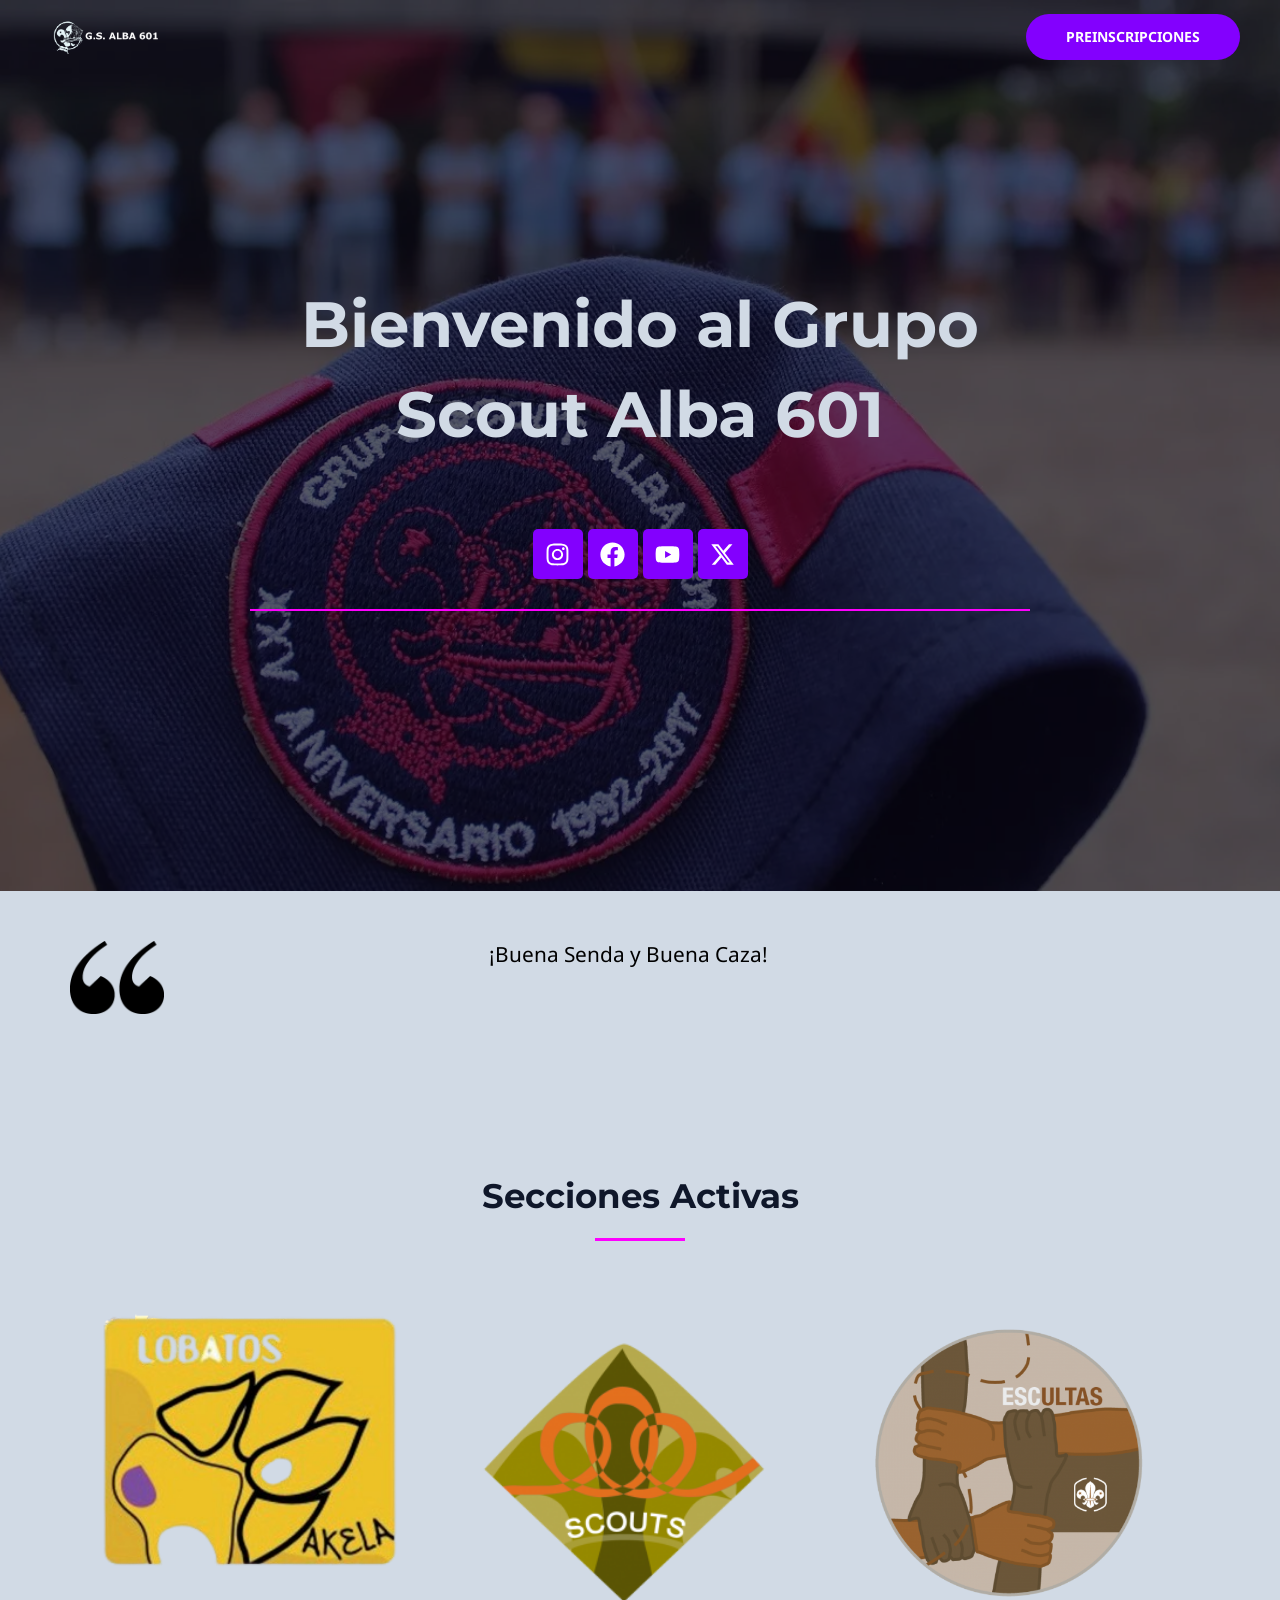
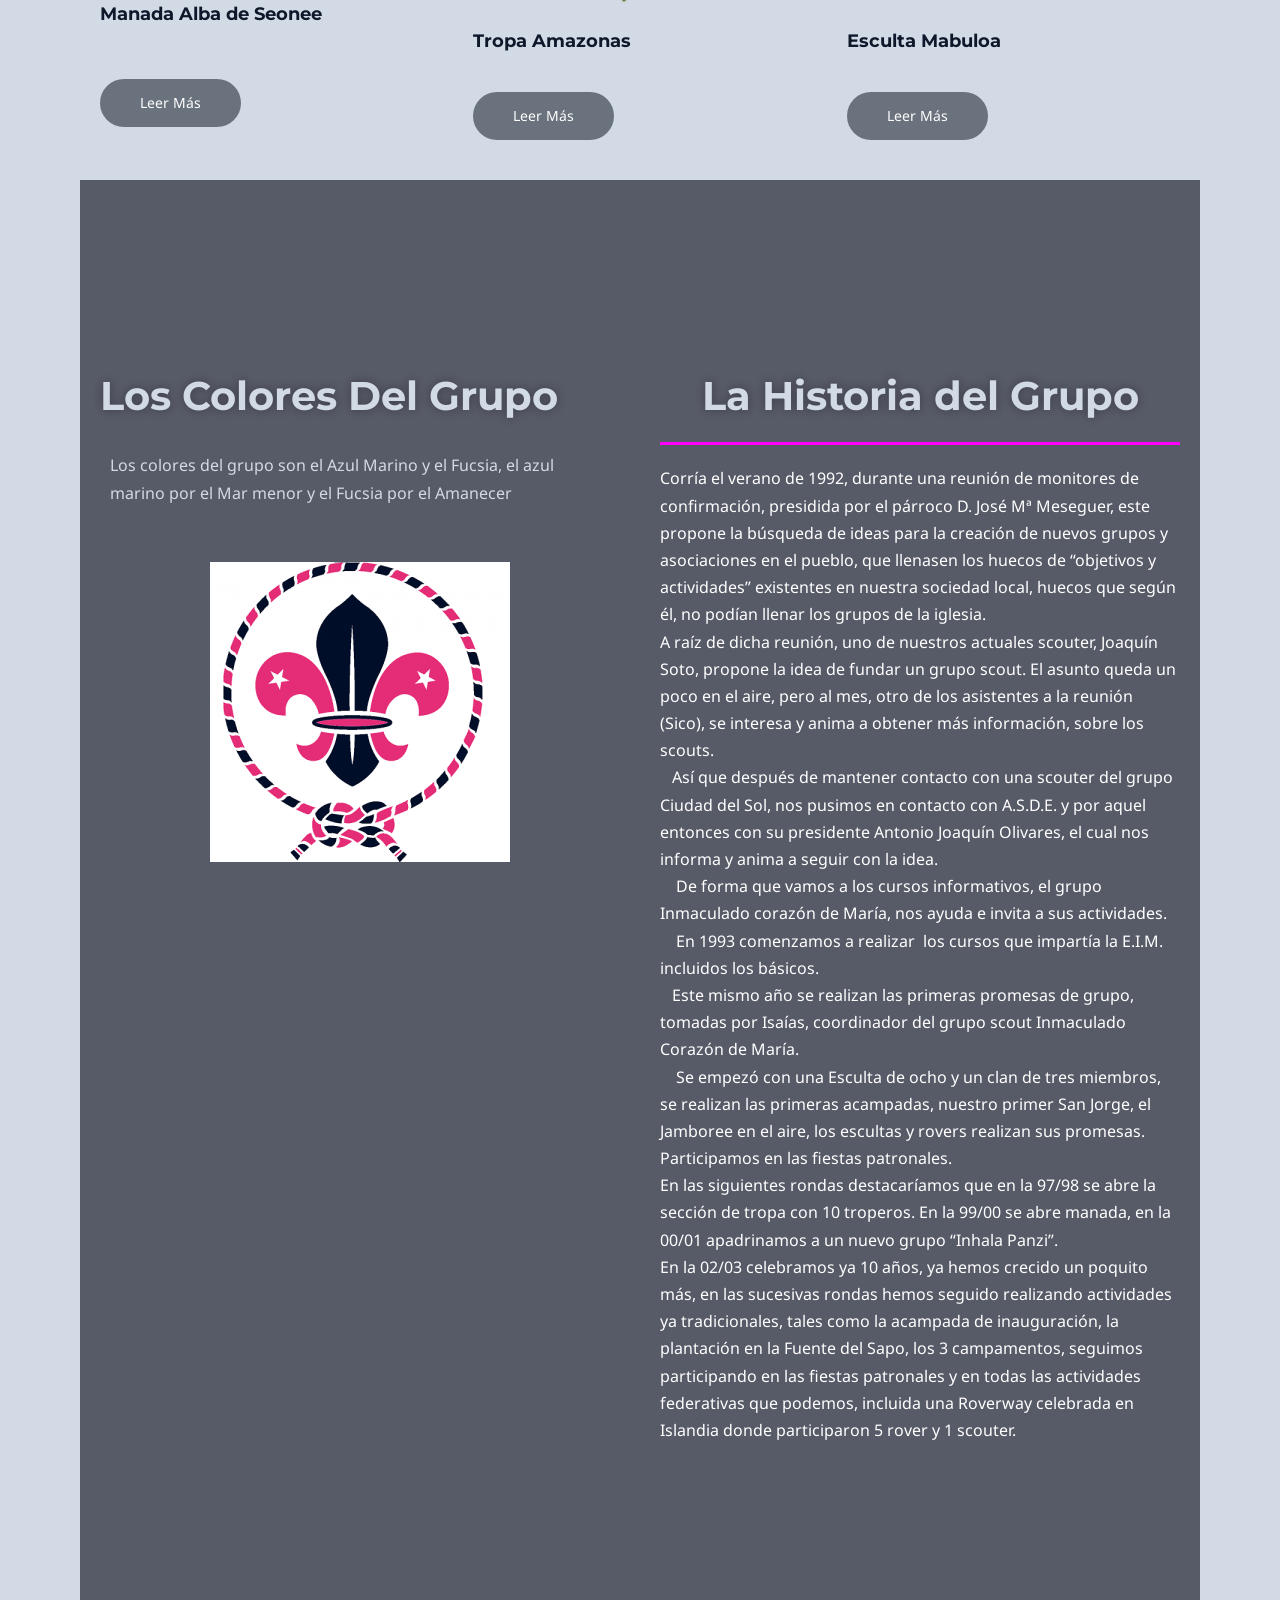
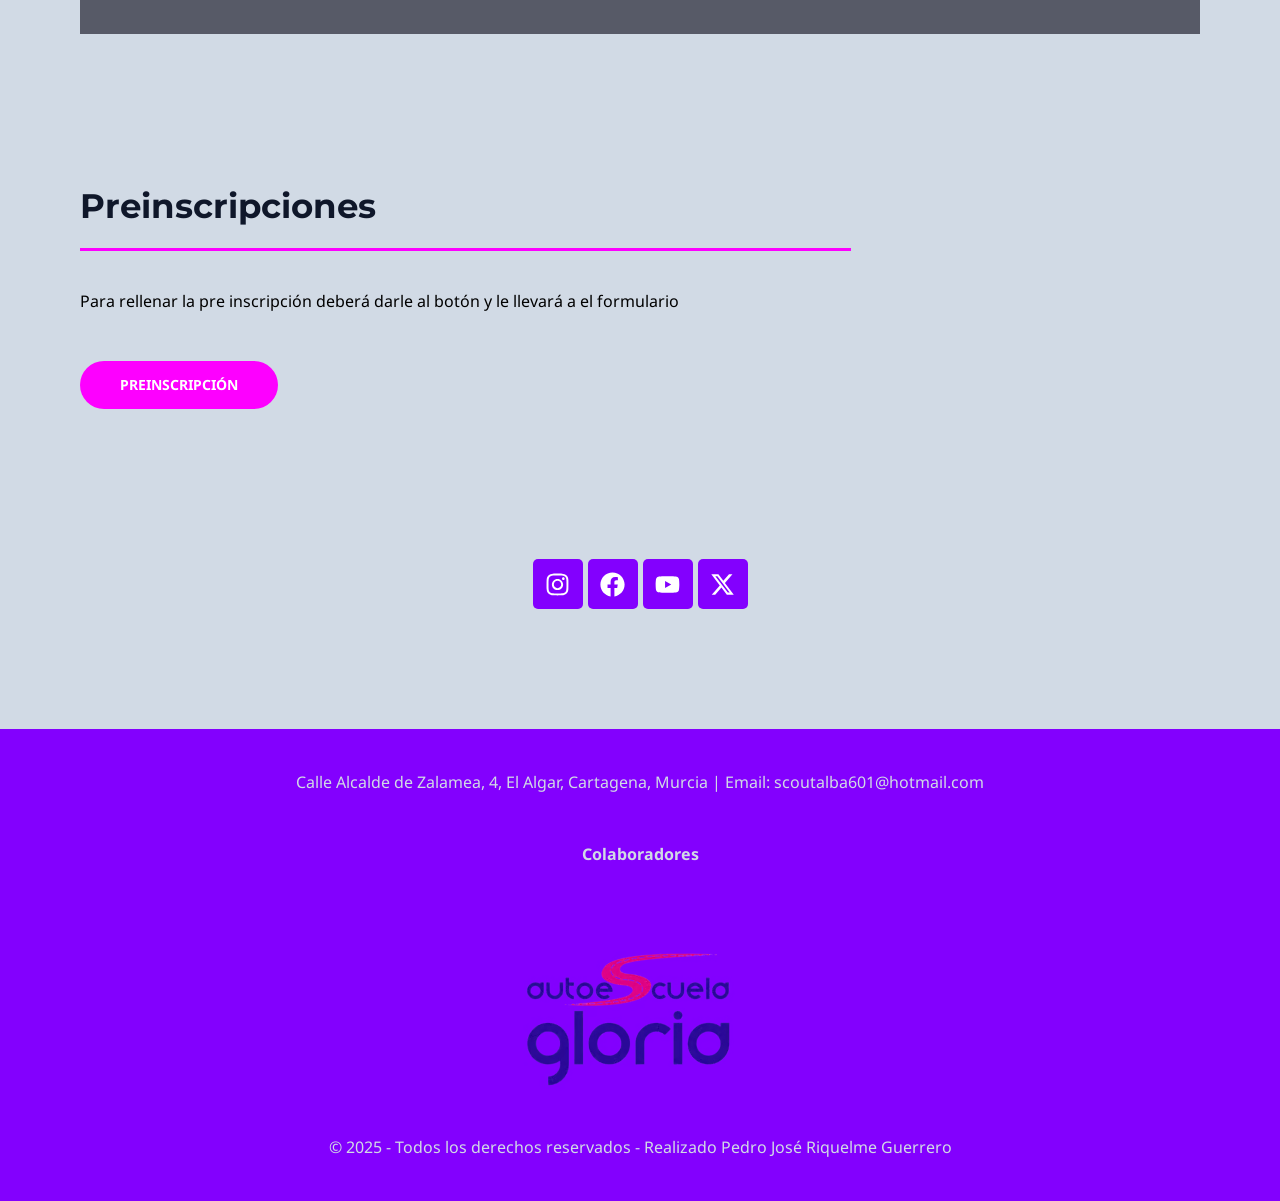
==== index.html @ 00be85d7 "Initial commit" ====
<!DOCTYPE html>
<html lang="es">

<head>
    <meta charset="UTF-8">
    <meta name="viewport" content="width=device-width, initial-scale=1">
    <link rel="icon" href="./images/LOGO GRUPO SIN FONDO.png" type="image/x-icon"> <!-- Asegúrate de que la ruta sea correcta -->
    <title>Grupo Scout Alba 601</title>
	<meta name='robots' content='max-image-preview:large' />
	<style>
		img:is([sizes="auto" i], [sizes^="auto," i]) {
			contain-intrinsic-size: 3000px 1500px
		}
	</style>
	<link rel='dns-prefetch' href='//fonts.googleapis.com' />
	<link rel='stylesheet' id='astra-theme-css-css' href='./css/astra-assets-css-minified-main.min.css' media='all' />
	<style id='astra-theme-css-inline-css'>
		:root {
			--ast-post-nav-space: 0;
			--ast-container-default-xlg-padding: 6.67em;
			--ast-container-default-lg-padding: 5.67em;
			--ast-container-default-slg-padding: 4.34em;
			--ast-container-default-md-padding: 3.34em;
			--ast-container-default-sm-padding: 6.67em;
			--ast-container-default-xs-padding: 2.4em;
			--ast-container-default-xxs-padding: 1.4em;
			--ast-code-block-background: #EEEEEE;
			--ast-comment-inputs-background: #FAFAFA;
			--ast-normal-container-width: 1200px;
			--ast-narrow-container-width: 750px;
			--ast-blog-title-font-weight: normal;
			--ast-blog-meta-weight: inherit;
		}

		html {
			font-size: 100%;
		}

		a,
		.page-title {
			color: var(--ast-global-color-0);
		}

		a:hover,
		a:focus {
			color: var(--ast-global-color-1);
		}

		body,
		button,
		input,
		select,
		textarea,
		.ast-button,
		.ast-custom-button {
			font-family: 'Noto Sans', sans-serif;
			font-weight: 400;
			font-size: 16px;
			font-size: 1rem;
			line-height: var(--ast-body-line-height, 1.7em);
		}

		blockquote {
			color: var(--ast-global-color-3);
		}

		h1,
		.entry-content h1,
		h2,
		.entry-content h2,
		h3,
		.entry-content h3,
		h4,
		.entry-content h4,
		h5,
		.entry-content h5,
		h6,
		.entry-content h6,
		.site-title,
		.site-title a {
			font-family: 'Montserrat', sans-serif;
			font-weight: 700;
		}

		.site-title {
			font-size: 22px;
			font-size: 1.375rem;
			display: none;
		}

		header .custom-logo-link img {
			max-width: 120px;
			width: 120px;
		}

		.astra-logo-svg {
			width: 120px;
		}

		.site-header .site-description {
			font-size: 15px;
			font-size: 0.9375rem;
			display: none;
		}

		.entry-title {
			font-size: 30px;
			font-size: 1.875rem;
		}

		.archive .ast-article-post .ast-article-inner,
		.blog .ast-article-post .ast-article-inner,
		.archive .ast-article-post .ast-article-inner:hover,
		.blog .ast-article-post .ast-article-inner:hover {
			overflow: hidden;
		}

		h1,
		.entry-content h1 {
			font-size: 64px;
			font-size: 4rem;
			font-family: 'Montserrat', sans-serif;
			line-height: 1.4em;
		}

		h2,
		.entry-content h2 {
			font-size: 34px;
			font-size: 2.125rem;
			font-family: 'Montserrat', sans-serif;
			line-height: 1.3em;
		}

		h3,
		.entry-content h3 {
			font-size: 24px;
			font-size: 1.5rem;
			font-family: 'Montserrat', sans-serif;
			line-height: 1.3em;
		}

		h4,
		.entry-content h4 {
			font-size: 20px;
			font-size: 1.25rem;
			line-height: 1.2em;
			font-family: 'Montserrat', sans-serif;
		}

		h5,
		.entry-content h5 {
			font-size: 18px;
			font-size: 1.125rem;
			line-height: 1.2em;
			font-family: 'Montserrat', sans-serif;
		}

		h6,
		.entry-content h6 {
			font-size: 15px;
			font-size: 0.9375rem;
			line-height: 1.25em;
			font-family: 'Montserrat', sans-serif;
		}

		::selection {
			background-color: var(--ast-global-color-0);
			color: #ffffff;
		}

		body,
		h1,
		.entry-title a,
		.entry-content h1,
		h2,
		.entry-content h2,
		h3,
		.entry-content h3,
		h4,
		.entry-content h4,
		h5,
		.entry-content h5,
		h6,
		.entry-content h6 {
			color: var(--ast-global-color-3);
		}

		.tagcloud a:hover,
		.tagcloud a:focus,
		.tagcloud a.current-item {
			color: #ffffff;
			border-color: var(--ast-global-color-0);
			background-color: var(--ast-global-color-0);
		}

		input:focus,
		input[type="text"]:focus,
		input[type="email"]:focus,
		input[type="url"]:focus,
		input[type="password"]:focus,
		input[type="reset"]:focus,
		input[type="search"]:focus,
		textarea:focus {
			border-color: var(--ast-global-color-0);
		}

		input[type="radio"]:checked,
		input[type=reset],
		input[type="checkbox"]:checked,
		input[type="checkbox"]:hover:checked,
		input[type="checkbox"]:focus:checked,
		input[type=range]::-webkit-slider-thumb {
			border-color: var(--ast-global-color-0);
			background-color: var(--ast-global-color-0);
			box-shadow: none;
		}

		.site-footer a:hover+.post-count,
		.site-footer a:focus+.post-count {
			background: var(--ast-global-color-0);
			border-color: var(--ast-global-color-0);
		}

		.single .nav-links .nav-previous,
		.single .nav-links .nav-next {
			color: var(--ast-global-color-0);
		}

		.entry-meta,
		.entry-meta * {
			line-height: 1.45;
			color: var(--ast-global-color-0);
		}

		.entry-meta a:not(.ast-button):hover,
		.entry-meta a:not(.ast-button):hover *,
		.entry-meta a:not(.ast-button):focus,
		.entry-meta a:not(.ast-button):focus *,
		.page-links>.page-link,
		.page-links .page-link:hover,
		.post-navigation a:hover {
			color: var(--ast-global-color-1);
		}

		#cat option,
		.secondary .calendar_wrap thead a,
		.secondary .calendar_wrap thead a:visited {
			color: var(--ast-global-color-0);
		}

		.secondary .calendar_wrap #today,
		.ast-progress-val span {
			background: var(--ast-global-color-0);
		}

		.secondary a:hover+.post-count,
		.secondary a:focus+.post-count {
			background: var(--ast-global-color-0);
			border-color: var(--ast-global-color-0);
		}

		.calendar_wrap #today>a {
			color: #ffffff;
		}

		.page-links .page-link,
		.single .post-navigation a {
			color: var(--ast-global-color-0);
		}

		.ast-search-menu-icon .search-form button.search-submit {
			padding: 0 4px;
		}

		.ast-search-menu-icon form.search-form {
			padding-right: 0;
		}

		.ast-search-menu-icon.slide-search input.search-field {
			width: 0;
		}

		.ast-header-search .ast-search-menu-icon.ast-dropdown-active .search-form,
		.ast-header-search .ast-search-menu-icon.ast-dropdown-active .search-field:focus {
			transition: all 0.2s;
		}

		.search-form input.search-field:focus {
			outline: none;
		}

		.wp-block-latest-posts>li>a {
			color: var(--ast-global-color-2);
		}

		.widget-title,
		.widget .wp-block-heading {
			font-size: 22px;
			font-size: 1.375rem;
			color: var(--ast-global-color-3);
		}

		.ast-search-menu-icon.slide-search a:focus-visible:focus-visible,
		.astra-search-icon:focus-visible,
		#close:focus-visible,
		a:focus-visible,
		.ast-menu-toggle:focus-visible,
		.site .skip-link:focus-visible,
		.wp-block-loginout input:focus-visible,
		.wp-block-search.wp-block-search__button-inside .wp-block-search__inside-wrapper,
		.ast-header-navigation-arrow:focus-visible,
		.woocommerce .wc-proceed-to-checkout>.checkout-button:focus-visible,
		.woocommerce .woocommerce-MyAccount-navigation ul li a:focus-visible,
		.ast-orders-table__row .ast-orders-table__cell:focus-visible,
		.woocommerce .woocommerce-order-details .order-again>.button:focus-visible,
		.woocommerce .woocommerce-message a.button.wc-forward:focus-visible,
		.woocommerce #minus_qty:focus-visible,
		.woocommerce #plus_qty:focus-visible,
		a#ast-apply-coupon:focus-visible,
		.woocommerce .woocommerce-info a:focus-visible,
		.woocommerce .astra-shop-summary-wrap a:focus-visible,
		.woocommerce a.wc-forward:focus-visible,
		#ast-apply-coupon:focus-visible,
		.woocommerce-js .woocommerce-mini-cart-item a.remove:focus-visible,
		#close:focus-visible,
		.button.search-submit:focus-visible,
		#search_submit:focus,
		.normal-search:focus-visible,
		.ast-header-account-wrap:focus-visible,
		.woocommerce .ast-on-card-button.ast-quick-view-trigger:focus {
			outline-style: dotted;
			outline-color: inherit;
			outline-width: thin;
		}

		input:focus,
		input[type="text"]:focus,
		input[type="email"]:focus,
		input[type="url"]:focus,
		input[type="password"]:focus,
		input[type="reset"]:focus,
		input[type="search"]:focus,
		input[type="number"]:focus,
		textarea:focus,
		.wp-block-search__input:focus,
		[data-section="section-header-mobile-trigger"] .ast-button-wrap .ast-mobile-menu-trigger-minimal:focus,
		.ast-mobile-popup-drawer.active .menu-toggle-close:focus,
		.woocommerce-ordering select.orderby:focus,
		#ast-scroll-top:focus,
		#coupon_code:focus,
		.woocommerce-page #comment:focus,
		.woocommerce #reviews #respond input#submit:focus,
		.woocommerce a.add_to_cart_button:focus,
		.woocommerce .button.single_add_to_cart_button:focus,
		.woocommerce .woocommerce-cart-form button:focus,
		.woocommerce .woocommerce-cart-form__cart-item .quantity .qty:focus,
		.woocommerce .woocommerce-billing-fields .woocommerce-billing-fields__field-wrapper .woocommerce-input-wrapper>.input-text:focus,
		.woocommerce #order_comments:focus,
		.woocommerce #place_order:focus,
		.woocommerce .woocommerce-address-fields .woocommerce-address-fields__field-wrapper .woocommerce-input-wrapper>.input-text:focus,
		.woocommerce .woocommerce-MyAccount-content form button:focus,
		.woocommerce .woocommerce-MyAccount-content .woocommerce-EditAccountForm .woocommerce-form-row .woocommerce-Input.input-text:focus,
		.woocommerce .ast-woocommerce-container .woocommerce-pagination ul.page-numbers li a:focus,
		body #content .woocommerce form .form-row .select2-container--default .select2-selection--single:focus,
		#ast-coupon-code:focus,
		.woocommerce.woocommerce-js .quantity input[type=number]:focus,
		.woocommerce-js .woocommerce-mini-cart-item .quantity input[type=number]:focus,
		.woocommerce p#ast-coupon-trigger:focus {
			border-style: dotted;
			border-color: inherit;
			border-width: thin;
		}

		input {
			outline: none;
		}

		.site-logo-img img {
			transition: all 0.2s linear;
		}

		body .ast-oembed-container * {
			position: absolute;
			top: 0;
			width: 100%;
			height: 100%;
			left: 0;
		}

		body .wp-block-embed-pocket-casts .ast-oembed-container * {
			position: unset;
		}

		.ast-single-post-featured-section+article {
			margin-top: 2em;
		}

		.site-content .ast-single-post-featured-section img {
			width: 100%;
			overflow: hidden;
			object-fit: cover;
		}

		.site>.ast-single-related-posts-container {
			margin-top: 0;
		}

		@media (min-width: 922px) {
			.ast-desktop .ast-container--narrow {
				max-width: var(--ast-narrow-container-width);
				margin: 0 auto;
			}
		}

		.ast-page-builder-template .hentry {
			margin: 0;
		}

		.ast-page-builder-template .site-content>.ast-container {
			max-width: 100%;
			padding: 0;
		}

		.ast-page-builder-template .site .site-content #primary {
			padding: 0;
			margin: 0;
		}

		.ast-page-builder-template .no-results {
			text-align: center;
			margin: 4em auto;
		}

		.ast-page-builder-template .ast-pagination {
			padding: 2em;
		}

		.ast-page-builder-template .entry-header.ast-no-title.ast-no-thumbnail {
			margin-top: 0;
		}

		.ast-page-builder-template .entry-header.ast-header-without-markup {
			margin-top: 0;
			margin-bottom: 0;
		}

		.ast-page-builder-template .entry-header.ast-no-title.ast-no-meta {
			margin-bottom: 0;
		}

		.ast-page-builder-template.single .post-navigation {
			padding-bottom: 2em;
		}

		.ast-page-builder-template.single-post .site-content>.ast-container {
			max-width: 100%;
		}

		.ast-page-builder-template .entry-header {
			margin-top: 4em;
			margin-left: auto;
			margin-right: auto;
			padding-left: 20px;
			padding-right: 20px;
		}

		.single.ast-page-builder-template .entry-header {
			padding-left: 20px;
			padding-right: 20px;
		}

		.ast-page-builder-template .ast-archive-description {
			margin: 4em auto 0;
			padding-left: 20px;
			padding-right: 20px;
		}

		.ast-page-builder-template.ast-no-sidebar .entry-content .alignwide {
			margin-left: 0;
			margin-right: 0;
		}

		@media (max-width:921.9px) {
			#ast-desktop-header {
				display: none;
			}
		}

		@media (min-width:922px) {
			#ast-mobile-header {
				display: none;
			}
		}

		.wp-block-buttons.aligncenter {
			justify-content: center;
		}

		.wp-block-buttons .wp-block-button.is-style-outline .wp-block-button__link.wp-element-button,
		.ast-outline-button,
		.wp-block-uagb-buttons-child .uagb-buttons-repeater.ast-outline-button {
			border-top-width: 2px;
			border-right-width: 2px;
			border-bottom-width: 2px;
			border-left-width: 2px;
			font-family: inherit;
			font-weight: 700;
			font-size: 14px;
			font-size: 0.875rem;
			line-height: 1em;
			border-top-left-radius: 30px;
			border-top-right-radius: 30px;
			border-bottom-right-radius: 30px;
			border-bottom-left-radius: 30px;
		}

		.wp-block-button .wp-block-button__link.wp-element-button.is-style-outline:not(.has-background),
		.wp-block-button.is-style-outline>.wp-block-button__link.wp-element-button:not(.has-background),
		.ast-outline-button {
			background-color: transparent;
		}

		.entry-content[data-ast-blocks-layout]>figure {
			margin-bottom: 1em;
		}

		@media (max-width:921px) {

			.ast-separate-container #primary,
			.ast-separate-container #secondary {
				padding: 1.5em 0;
			}

			#primary,
			#secondary {
				padding: 1.5em 0;
				margin: 0;
			}

			.ast-left-sidebar #content>.ast-container {
				display: flex;
				flex-direction: column-reverse;
				width: 100%;
			}

			.ast-separate-container .ast-article-post,
			.ast-separate-container .ast-article-single {
				padding: 1.5em 2.14em;
			}

			.ast-author-box img.avatar {
				margin: 20px 0 0 0;
			}
		}

		@media (min-width:922px) {

			.ast-separate-container.ast-right-sidebar #primary,
			.ast-separate-container.ast-left-sidebar #primary {
				border: 0;
			}

			.search-no-results.ast-separate-container #primary {
				margin-bottom: 4em;
			}
		}

		.elementor-button-wrapper .elementor-button {
			border-style: solid;
			text-decoration: none;
			border-top-width: 0;
			border-right-width: 0;
			border-left-width: 0;
			border-bottom-width: 0;
		}

		body .elementor-button.elementor-size-sm,
		body .elementor-button.elementor-size-xs,
		body .elementor-button.elementor-size-md,
		body .elementor-button.elementor-size-lg,
		body .elementor-button.elementor-size-xl,
		body .elementor-button {
			border-top-left-radius: 30px;
			border-top-right-radius: 30px;
			border-bottom-right-radius: 30px;
			border-bottom-left-radius: 30px;
			padding-top: 17px;
			padding-right: 40px;
			padding-bottom: 17px;
			padding-left: 40px;
		}

		.elementor-button-wrapper .elementor-button {
			border-color: var(--ast-global-color-0);
			background-color: var(--ast-global-color-0);
		}

		.elementor-button-wrapper .elementor-button:hover,
		.elementor-button-wrapper .elementor-button:focus {
			color: #ffffff;
			background-color: var(--ast-global-color-1);
			border-color: var(--ast-global-color-1);
		}

		.wp-block-button .wp-block-button__link,
		.elementor-button-wrapper .elementor-button,
		.elementor-button-wrapper .elementor-button:visited {
			color: #ffffff;
		}

		.elementor-button-wrapper .elementor-button {
			font-weight: 700;
			font-size: 14px;
			font-size: 0.875rem;
			line-height: 1em;
			text-transform: uppercase;
		}

		body .elementor-button.elementor-size-sm,
		body .elementor-button.elementor-size-xs,
		body .elementor-button.elementor-size-md,
		body .elementor-button.elementor-size-lg,
		body .elementor-button.elementor-size-xl,
		body .elementor-button {
			font-size: 14px;
			font-size: 0.875rem;
		}

		.wp-block-button .wp-block-button__link:hover,
		.wp-block-button .wp-block-button__link:focus {
			color: #ffffff;
			background-color: var(--ast-global-color-1);
			border-color: var(--ast-global-color-1);
		}

		.elementor-widget-heading h1.elementor-heading-title {
			line-height: 1.4em;
		}

		.elementor-widget-heading h2.elementor-heading-title {
			line-height: 1.3em;
		}

		.elementor-widget-heading h3.elementor-heading-title {
			line-height: 1.3em;
		}

		.elementor-widget-heading h4.elementor-heading-title {
			line-height: 1.2em;
		}

		.elementor-widget-heading h5.elementor-heading-title {
			line-height: 1.2em;
		}

		.elementor-widget-heading h6.elementor-heading-title {
			line-height: 1.25em;
		}

		.wp-block-button .wp-block-button__link,
		.wp-block-search .wp-block-search__button,
		body .wp-block-file .wp-block-file__button {
			border-color: var(--ast-global-color-0);
			background-color: var(--ast-global-color-0);
			color: #ffffff;
			font-family: inherit;
			font-weight: 700;
			line-height: 1em;
			text-transform: uppercase;
			font-size: 14px;
			font-size: 0.875rem;
			border-top-left-radius: 30px;
			border-top-right-radius: 30px;
			border-bottom-right-radius: 30px;
			border-bottom-left-radius: 30px;
			padding-top: 17px;
			padding-right: 40px;
			padding-bottom: 17px;
			padding-left: 40px;
		}

		.menu-toggle,
		button,
		.ast-button,
		.ast-custom-button,
		.button,
		input#submit,
		input[type="button"],
		input[type="submit"],
		input[type="reset"],
		form[CLASS*="wp-block-search__"].wp-block-search .wp-block-search__inside-wrapper .wp-block-search__button,
		body .wp-block-file .wp-block-file__button,
		.woocommerce-js a.button,
		.woocommerce button.button,
		.woocommerce .woocommerce-message a.button,
		.woocommerce #respond input#submit.alt,
		.woocommerce input.button.alt,
		.woocommerce input.button,
		.woocommerce input.button:disabled,
		.woocommerce input.button:disabled[disabled],
		.woocommerce input.button:disabled:hover,
		.woocommerce input.button:disabled[disabled]:hover,
		.woocommerce #respond input#submit,
		.woocommerce button.button.alt.disabled,
		.wc-block-grid__products .wc-block-grid__product .wp-block-button__link,
		.wc-block-grid__product-onsale,
		[CLASS*="wc-block"] button,
		.woocommerce-js .astra-cart-drawer .astra-cart-drawer-content .woocommerce-mini-cart__buttons .button:not(.checkout):not(.ast-continue-shopping),
		.woocommerce-js .astra-cart-drawer .astra-cart-drawer-content .woocommerce-mini-cart__buttons a.checkout,
		.woocommerce button.button.alt.disabled.wc-variation-selection-needed,
		[CLASS*="wc-block"] .wc-block-components-button {
			border-style: solid;
			border-top-width: 0;
			border-right-width: 0;
			border-left-width: 0;
			border-bottom-width: 0;
			color: #ffffff;
			border-color: var(--ast-global-color-0);
			background-color: var(--ast-global-color-0);
			padding-top: 17px;
			padding-right: 40px;
			padding-bottom: 17px;
			padding-left: 40px;
			font-family: inherit;
			font-weight: 700;
			font-size: 14px;
			font-size: 0.875rem;
			line-height: 1em;
			text-transform: uppercase;
			border-top-left-radius: 30px;
			border-top-right-radius: 30px;
			border-bottom-right-radius: 30px;
			border-bottom-left-radius: 30px;
		}

		button:focus,
		.menu-toggle:hover,
		button:hover,
		.ast-button:hover,
		.ast-custom-button:hover .button:hover,
		.ast-custom-button:hover,
		input[type=reset]:hover,
		input[type=reset]:focus,
		input#submit:hover,
		input#submit:focus,
		input[type="button"]:hover,
		input[type="button"]:focus,
		input[type="submit"]:hover,
		input[type="submit"]:focus,
		form[CLASS*="wp-block-search__"].wp-block-search .wp-block-search__inside-wrapper .wp-block-search__button:hover,
		form[CLASS*="wp-block-search__"].wp-block-search .wp-block-search__inside-wrapper .wp-block-search__button:focus,
		body .wp-block-file .wp-block-file__button:hover,
		body .wp-block-file .wp-block-file__button:focus,
		.woocommerce-js a.button:hover,
		.woocommerce button.button:hover,
		.woocommerce .woocommerce-message a.button:hover,
		.woocommerce #respond input#submit:hover,
		.woocommerce #respond input#submit.alt:hover,
		.woocommerce input.button.alt:hover,
		.woocommerce input.button:hover,
		.woocommerce button.button.alt.disabled:hover,
		.wc-block-grid__products .wc-block-grid__product .wp-block-button__link:hover,
		[CLASS*="wc-block"] button:hover,
		.woocommerce-js .astra-cart-drawer .astra-cart-drawer-content .woocommerce-mini-cart__buttons .button:not(.checkout):not(.ast-continue-shopping):hover,
		.woocommerce-js .astra-cart-drawer .astra-cart-drawer-content .woocommerce-mini-cart__buttons a.checkout:hover,
		.woocommerce button.button.alt.disabled.wc-variation-selection-needed:hover,
		[CLASS*="wc-block"] .wc-block-components-button:hover,
		[CLASS*="wc-block"] .wc-block-components-button:focus {
			color: #ffffff;
			background-color: var(--ast-global-color-1);
			border-color: var(--ast-global-color-1);
		}

		@media (max-width:921px) {
			.ast-mobile-header-stack .main-header-bar .ast-search-menu-icon {
				display: inline-block;
			}

			.ast-header-break-point.ast-header-custom-item-outside .ast-mobile-header-stack .main-header-bar .ast-search-icon {
				margin: 0;
			}

			.ast-comment-avatar-wrap img {
				max-width: 2.5em;
			}

			.ast-comment-meta {
				padding: 0 1.8888em 1.3333em;
			}

			.ast-separate-container .ast-comment-list li.depth-1 {
				padding: 1.5em 2.14em;
			}

			.ast-separate-container .comment-respond {
				padding: 2em 2.14em;
			}
		}

		@media (min-width:544px) {
			.ast-container {
				max-width: 100%;
			}
		}

		@media (max-width:544px) {

			.ast-separate-container .ast-article-post,
			.ast-separate-container .ast-article-single,
			.ast-separate-container .comments-title,
			.ast-separate-container .ast-archive-description {
				padding: 1.5em 1em;
			}

			.ast-separate-container #content .ast-container {
				padding-left: 0.54em;
				padding-right: 0.54em;
			}

			.ast-separate-container .ast-comment-list .bypostauthor {
				padding: .5em;
			}

			.ast-search-menu-icon.ast-dropdown-active .search-field {
				width: 170px;
			}
		}

		#ast-mobile-header .ast-site-header-cart-li a {
			pointer-events: none;
		}

		body,
		.ast-separate-container {
			background-color: var(--ast-global-color-4);
			background-image: none;
		}

		@media (max-width:921px) {
			.site-title {
				display: none;
			}

			.site-header .site-description {
				display: none;
			}

			h1,
			.entry-content h1 {
				font-size: 44px;
			}

			h2,
			.entry-content h2 {
				font-size: 32px;
			}

			h3,
			.entry-content h3 {
				font-size: 20px;
			}
		}

		@media (max-width:544px) {
			.widget-title {
				font-size: 21px;
				font-size: 1.4rem;
			}

			body,
			button,
			input,
			select,
			textarea,
			.ast-button,
			.ast-custom-button {
				font-size: 15px;
				font-size: 0.9375rem;
			}

			#secondary,
			#secondary button,
			#secondary input,
			#secondary select,
			#secondary textarea {
				font-size: 15px;
				font-size: 0.9375rem;
			}

			.site-title {
				font-size: 20px;
				font-size: 1.25rem;
				display: none;
			}

			.site-header .site-description {
				font-size: 14px;
				font-size: 0.875rem;
				display: none;
			}

			h1,
			.entry-content h1 {
				font-size: 30px;
			}

			h2,
			.entry-content h2 {
				font-size: 24px;
			}

			h3,
			.entry-content h3 {
				font-size: 20px;
			}

			h4,
			.entry-content h4 {
				font-size: 19px;
				font-size: 1.1875rem;
			}

			h5,
			.entry-content h5 {
				font-size: 16px;
				font-size: 1rem;
			}

			h6,
			.entry-content h6 {
				font-size: 15px;
				font-size: 0.9375rem;
			}

			header .custom-logo-link img,
			.ast-header-break-point .site-branding img,
			.ast-header-break-point .custom-logo-link img {
				max-width: 100px;
				width: 100px;
			}

			.astra-logo-svg {
				width: 100px;
			}

			.ast-header-break-point .site-logo-img .custom-mobile-logo-link img {
				max-width: 100px;
			}
		}

		@media (max-width:921px) {
			html {
				font-size: 91.2%;
			}
		}

		@media (max-width:544px) {
			html {
				font-size: 100%;
			}
		}

		@media (min-width:922px) {
			.ast-container {
				max-width: 1240px;
			}
		}

		@media (min-width:922px) {
			.site-content .ast-container {
				display: flex;
			}
		}

		@media (max-width:921px) {
			.site-content .ast-container {
				flex-direction: column;
			}
		}

		@media (min-width:922px) {

			.main-header-menu .sub-menu .menu-item.ast-left-align-sub-menu:hover>.sub-menu,
			.main-header-menu .sub-menu .menu-item.ast-left-align-sub-menu.focus>.sub-menu {
				margin-left: -0px;
			}
		}

		.ast-theme-transparent-header [data-section="section-header-mobile-trigger"] .ast-button-wrap .ast-mobile-menu-trigger-fill,
		.ast-theme-transparent-header [data-section="section-header-mobile-trigger"] .ast-button-wrap .ast-mobile-menu-trigger-minimal {
			border: none;
		}

		.site .comments-area {
			padding-bottom: 3em;
		}

		.wp-block-file {
			display: flex;
			align-items: center;
			flex-wrap: wrap;
			justify-content: space-between;
		}

		.wp-block-pullquote {
			border: none;
		}

		.wp-block-pullquote blockquote::before {
			content: "\201D";
			font-family: "Helvetica", sans-serif;
			display: flex;
			transform: rotate(180deg);
			font-size: 6rem;
			font-style: normal;
			line-height: 1;
			font-weight: bold;
			align-items: center;
			justify-content: center;
		}

		.has-text-align-right>blockquote::before {
			justify-content: flex-start;
		}

		.has-text-align-left>blockquote::before {
			justify-content: flex-end;
		}

		figure.wp-block-pullquote.is-style-solid-color blockquote {
			max-width: 100%;
			text-align: inherit;
		}

		:root {
			--wp--custom--ast-default-block-top-padding: 2em;
			--wp--custom--ast-default-block-right-padding: 2em;
			--wp--custom--ast-default-block-bottom-padding: 2em;
			--wp--custom--ast-default-block-left-padding: 2em;
			--wp--custom--ast-container-width: 1200px;
			--wp--custom--ast-content-width-size: 1200px;
			--wp--custom--ast-wide-width-size: calc(1200px + var(--wp--custom--ast-default-block-left-padding) + var(--wp--custom--ast-default-block-right-padding));
		}

		.ast-narrow-container {
			--wp--custom--ast-content-width-size: 750px;
			--wp--custom--ast-wide-width-size: 750px;
		}

		@media(max-width: 921px) {
			:root {
				--wp--custom--ast-default-block-top-padding: 2em;
				--wp--custom--ast-default-block-right-padding: 2em;
				--wp--custom--ast-default-block-bottom-padding: 2em;
				--wp--custom--ast-default-block-left-padding: 2em;
			}
		}

		@media(max-width: 544px) {
			:root {
				--wp--custom--ast-default-block-top-padding: 2em;
				--wp--custom--ast-default-block-right-padding: 2em;
				--wp--custom--ast-default-block-bottom-padding: 2em;
				--wp--custom--ast-default-block-left-padding: 2em;
			}
		}

		.entry-content>.wp-block-group,
		.entry-content>.wp-block-cover,
		.entry-content>.wp-block-columns {
			padding-top: var(--wp--custom--ast-default-block-top-padding);
			padding-right: var(--wp--custom--ast-default-block-right-padding);
			padding-bottom: var(--wp--custom--ast-default-block-bottom-padding);
			padding-left: var(--wp--custom--ast-default-block-left-padding);
		}

		.ast-plain-container.ast-no-sidebar .entry-content>.alignfull,
		.ast-page-builder-template .ast-no-sidebar .entry-content>.alignfull {
			margin-left: calc(-50vw + 50%);
			margin-right: calc(-50vw + 50%);
			max-width: 100vw;
			width: 100vw;
		}

		.ast-plain-container.ast-no-sidebar .entry-content .alignfull .alignfull,
		.ast-page-builder-template.ast-no-sidebar .entry-content .alignfull .alignfull,
		.ast-plain-container.ast-no-sidebar .entry-content .alignfull .alignwide,
		.ast-page-builder-template.ast-no-sidebar .entry-content .alignfull .alignwide,
		.ast-plain-container.ast-no-sidebar .entry-content .alignwide .alignfull,
		.ast-page-builder-template.ast-no-sidebar .entry-content .alignwide .alignfull,
		.ast-plain-container.ast-no-sidebar .entry-content .alignwide .alignwide,
		.ast-page-builder-template.ast-no-sidebar .entry-content .alignwide .alignwide,
		.ast-plain-container.ast-no-sidebar .entry-content .wp-block-column .alignfull,
		.ast-page-builder-template.ast-no-sidebar .entry-content .wp-block-column .alignfull,
		.ast-plain-container.ast-no-sidebar .entry-content .wp-block-column .alignwide,
		.ast-page-builder-template.ast-no-sidebar .entry-content .wp-block-column .alignwide {
			margin-left: auto;
			margin-right: auto;
			width: 100%;
		}

		[data-ast-blocks-layout] .wp-block-separator:not(.is-style-dots) {
			height: 0;
		}

		[data-ast-blocks-layout] .wp-block-separator {
			margin: 20px auto;
		}

		[data-ast-blocks-layout] .wp-block-separator:not(.is-style-wide):not(.is-style-dots) {
			max-width: 100px;
		}

		[data-ast-blocks-layout] .wp-block-separator.has-background {
			padding: 0;
		}

		.entry-content[data-ast-blocks-layout]>* {
			max-width: var(--wp--custom--ast-content-width-size);
			margin-left: auto;
			margin-right: auto;
		}

		.entry-content[data-ast-blocks-layout]>.alignwide {
			max-width: var(--wp--custom--ast-wide-width-size);
		}

		.entry-content[data-ast-blocks-layout] .alignfull {
			max-width: none;
		}

		.entry-content .wp-block-columns {
			margin-bottom: 0;
		}

		blockquote {
			margin: 1.5em;
			border-color: rgba(0, 0, 0, 0.05);
		}

		.wp-block-quote:not(.has-text-align-right):not(.has-text-align-center) {
			border-left: 5px solid rgba(0, 0, 0, 0.05);
		}

		.has-text-align-right>blockquote,
		blockquote.has-text-align-right {
			border-right: 5px solid rgba(0, 0, 0, 0.05);
		}

		.has-text-align-left>blockquote,
		blockquote.has-text-align-left {
			border-left: 5px solid rgba(0, 0, 0, 0.05);
		}

		.wp-block-site-tagline,
		.wp-block-latest-posts .read-more {
			margin-top: 15px;
		}

		.wp-block-loginout p label {
			display: block;
		}

		.wp-block-loginout p:not(.login-remember):not(.login-submit) input {
			width: 100%;
		}

		.wp-block-loginout input:focus {
			border-color: transparent;
		}

		.wp-block-loginout input:focus {
			outline: thin dotted;
		}

		.entry-content .wp-block-media-text .wp-block-media-text__content {
			padding: 0 0 0 8%;
		}

		.entry-content .wp-block-media-text.has-media-on-the-right .wp-block-media-text__content {
			padding: 0 8% 0 0;
		}

		.entry-content .wp-block-media-text.has-background .wp-block-media-text__content {
			padding: 8%;
		}

		.entry-content .wp-block-cover:not([class*="background-color"]) .wp-block-cover__inner-container,
		.entry-content .wp-block-cover:not([class*="background-color"]) .wp-block-cover-image-text,
		.entry-content .wp-block-cover:not([class*="background-color"]) .wp-block-cover-text,
		.entry-content .wp-block-cover-image:not([class*="background-color"]) .wp-block-cover__inner-container,
		.entry-content .wp-block-cover-image:not([class*="background-color"]) .wp-block-cover-image-text,
		.entry-content .wp-block-cover-image:not([class*="background-color"]) .wp-block-cover-text {
			color: var(--ast-global-color-5);
		}

		.wp-block-loginout .login-remember input {
			width: 1.1rem;
			height: 1.1rem;
			margin: 0 5px 4px 0;
			vertical-align: middle;
		}

		.wp-block-latest-posts>li>*:first-child,
		.wp-block-latest-posts:not(.is-grid)>li:first-child {
			margin-top: 0;
		}

		.entry-content>.wp-block-buttons,
		.entry-content>.wp-block-uagb-buttons {
			margin-bottom: 1.5em;
		}

		.wp-block-search__inside-wrapper .wp-block-search__input {
			padding: 0 10px;
			color: var(--ast-global-color-3);
			background: var(--ast-global-color-5);
			border-color: var(--ast-border-color);
		}

		.wp-block-latest-posts .read-more {
			margin-bottom: 1.5em;
		}

		.wp-block-search__no-button .wp-block-search__inside-wrapper .wp-block-search__input {
			padding-top: 5px;
			padding-bottom: 5px;
		}

		.wp-block-latest-posts .wp-block-latest-posts__post-date,
		.wp-block-latest-posts .wp-block-latest-posts__post-author {
			font-size: 1rem;
		}

		.wp-block-latest-posts>li>*,
		.wp-block-latest-posts:not(.is-grid)>li {
			margin-top: 12px;
			margin-bottom: 12px;
		}

		.ast-page-builder-template .entry-content[data-ast-blocks-layout]>*,
		.ast-page-builder-template .entry-content[data-ast-blocks-layout]>.alignfull:not(.wp-block-group)>* {
			max-width: none;
		}

		.ast-page-builder-template .entry-content[data-ast-blocks-layout]>.alignwide>* {
			max-width: var(--wp--custom--ast-wide-width-size);
		}

		.ast-page-builder-template .entry-content[data-ast-blocks-layout]>.inherit-container-width>*,
		.ast-page-builder-template .entry-content[data-ast-blocks-layout]>*:not(.wp-block-group)>*,
		.entry-content[data-ast-blocks-layout]>.wp-block-cover .wp-block-cover__inner-container {
			max-width: var(--wp--custom--ast-content-width-size);
			margin-left: auto;
			margin-right: auto;
		}

		.entry-content[data-ast-blocks-layout] .wp-block-cover:not(.alignleft):not(.alignright) {
			width: auto;
		}

		@media(max-width: 1200px) {

			.ast-separate-container .entry-content>.alignfull,
			.ast-separate-container .entry-content[data-ast-blocks-layout]>.alignwide,
			.ast-plain-container .entry-content[data-ast-blocks-layout]>.alignwide,
			.ast-plain-container .entry-content .alignfull {
				margin-left: calc(-1 * min(var(--ast-container-default-xlg-padding), 20px));
				margin-right: calc(-1 * min(var(--ast-container-default-xlg-padding), 20px));
			}
		}

		@media(min-width: 1201px) {
			.ast-separate-container .entry-content>.alignfull {
				margin-left: calc(-1 * var(--ast-container-default-xlg-padding));
				margin-right: calc(-1 * var(--ast-container-default-xlg-padding));
			}

			.ast-separate-container .entry-content[data-ast-blocks-layout]>.alignwide,
			.ast-plain-container .entry-content[data-ast-blocks-layout]>.alignwide {
				margin-left: calc(-1 * var(--wp--custom--ast-default-block-left-padding));
				margin-right: calc(-1 * var(--wp--custom--ast-default-block-right-padding));
			}
		}

		@media(min-width: 921px) {

			.ast-separate-container .entry-content .wp-block-group.alignwide:not(.inherit-container-width)> :where(:not(.alignleft):not(.alignright)),
			.ast-plain-container .entry-content .wp-block-group.alignwide:not(.inherit-container-width)> :where(:not(.alignleft):not(.alignright)) {
				max-width: calc(var(--wp--custom--ast-content-width-size) + 80px);
			}

			.ast-plain-container.ast-right-sidebar .entry-content[data-ast-blocks-layout] .alignfull,
			.ast-plain-container.ast-left-sidebar .entry-content[data-ast-blocks-layout] .alignfull {
				margin-left: -60px;
				margin-right: -60px;
			}
		}

		@media(min-width: 544px) {
			.entry-content>.alignleft {
				margin-right: 20px;
			}

			.entry-content>.alignright {
				margin-left: 20px;
			}
		}

		@media (max-width:544px) {
			.wp-block-columns .wp-block-column:not(:last-child) {
				margin-bottom: 20px;
			}

			.wp-block-latest-posts {
				margin: 0;
			}
		}

		@media(max-width: 600px) {

			.entry-content .wp-block-media-text .wp-block-media-text__content,
			.entry-content .wp-block-media-text.has-media-on-the-right .wp-block-media-text__content {
				padding: 8% 0 0;
			}

			.entry-content .wp-block-media-text.has-background .wp-block-media-text__content {
				padding: 8%;
			}
		}

		.ast-page-builder-template .entry-header {
			padding-left: 0;
		}

		.ast-narrow-container .site-content .wp-block-uagb-image--align-full .wp-block-uagb-image__figure {
			max-width: 100%;
			margin-left: auto;
			margin-right: auto;
		}

		:root .has-ast-global-color-0-color {
			color: var(--ast-global-color-0);
		}

		:root .has-ast-global-color-0-background-color {
			background-color: var(--ast-global-color-0);
		}

		:root .wp-block-button .has-ast-global-color-0-color {
			color: var(--ast-global-color-0);
		}

		:root .wp-block-button .has-ast-global-color-0-background-color {
			background-color: var(--ast-global-color-0);
		}

		:root .has-ast-global-color-1-color {
			color: var(--ast-global-color-1);
		}

		:root .has-ast-global-color-1-background-color {
			background-color: var(--ast-global-color-1);
		}

		:root .wp-block-button .has-ast-global-color-1-color {
			color: var(--ast-global-color-1);
		}

		:root .wp-block-button .has-ast-global-color-1-background-color {
			background-color: var(--ast-global-color-1);
		}

		:root .has-ast-global-color-2-color {
			color: var(--ast-global-color-2);
		}

		:root .has-ast-global-color-2-background-color {
			background-color: var(--ast-global-color-2);
		}

		:root .wp-block-button .has-ast-global-color-2-color {
			color: var(--ast-global-color-2);
		}

		:root .wp-block-button .has-ast-global-color-2-background-color {
			background-color: var(--ast-global-color-2);
		}

		:root .has-ast-global-color-3-color {
			color: var(--ast-global-color-3);
		}

		:root .has-ast-global-color-3-background-color {
			background-color: var(--ast-global-color-3);
		}

		:root .wp-block-button .has-ast-global-color-3-color {
			color: var(--ast-global-color-3);
		}

		:root .wp-block-button .has-ast-global-color-3-background-color {
			background-color: var(--ast-global-color-3);
		}

		:root .has-ast-global-color-4-color {
			color: var(--ast-global-color-4);
		}

		:root .has-ast-global-color-4-background-color {
			background-color: var(--ast-global-color-4);
		}

		:root .wp-block-button .has-ast-global-color-4-color {
			color: var(--ast-global-color-4);
		}

		:root .wp-block-button .has-ast-global-color-4-background-color {
			background-color: var(--ast-global-color-4);
		}

		:root .has-ast-global-color-5-color {
			color: var(--ast-global-color-5);
		}

		:root .has-ast-global-color-5-background-color {
			background-color: var(--ast-global-color-5);
		}

		:root .wp-block-button .has-ast-global-color-5-color {
			color: var(--ast-global-color-5);
		}

		:root .wp-block-button .has-ast-global-color-5-background-color {
			background-color: var(--ast-global-color-5);
		}

		:root .has-ast-global-color-6-color {
			color: var(--ast-global-color-6);
		}

		:root .has-ast-global-color-6-background-color {
			background-color: var(--ast-global-color-6);
		}

		:root .wp-block-button .has-ast-global-color-6-color {
			color: var(--ast-global-color-6);
		}

		:root .wp-block-button .has-ast-global-color-6-background-color {
			background-color: var(--ast-global-color-6);
		}

		:root .has-ast-global-color-7-color {
			color: var(--ast-global-color-7);
		}

		:root .has-ast-global-color-7-background-color {
			background-color: var(--ast-global-color-7);
		}

		:root .wp-block-button .has-ast-global-color-7-color {
			color: var(--ast-global-color-7);
		}

		:root .wp-block-button .has-ast-global-color-7-background-color {
			background-color: var(--ast-global-color-7);
		}

		:root .has-ast-global-color-8-color {
			color: var(--ast-global-color-8);
		}

		:root .has-ast-global-color-8-background-color {
			background-color: var(--ast-global-color-8);
		}

		:root .wp-block-button .has-ast-global-color-8-color {
			color: var(--ast-global-color-8);
		}

		:root .wp-block-button .has-ast-global-color-8-background-color {
			background-color: var(--ast-global-color-8);
		}

		:root {
			--ast-global-color-0: #fd00ff;
			--ast-global-color-1: #8300fe;
			--ast-global-color-2: #0F172A;
			--ast-global-color-3: #000000;
			--ast-global-color-4: #d1dae5;
			--ast-global-color-5: #d1dae5;
			--ast-global-color-6: #8300fe;
			--ast-global-color-7: #070614;
			--ast-global-color-8: #222222;
		}

		:root {
			--ast-border-color: #dddddd;
		}

		.ast-single-entry-banner {
			-js-display: flex;
			display: flex;
			flex-direction: column;
			justify-content: center;
			text-align: center;
			position: relative;
			background: #eeeeee;
		}

		.ast-single-entry-banner[data-banner-layout="layout-1"] {
			max-width: 1200px;
			background: inherit;
			padding: 20px 0;
		}

		.ast-single-entry-banner[data-banner-width-type="custom"] {
			margin: 0 auto;
			width: 100%;
		}

		.ast-single-entry-banner+.site-content .entry-header {
			margin-bottom: 0;
		}

		.site .ast-author-avatar {
			--ast-author-avatar-size: ;
		}

		a.ast-underline-text {
			text-decoration: underline;
		}

		.ast-container>.ast-terms-link {
			position: relative;
			display: block;
		}

		a.ast-button.ast-badge-tax {
			padding: 4px 8px;
			border-radius: 3px;
			font-size: inherit;
		}

		header.entry-header>*:not(:last-child) {
			margin-bottom: 10px;
		}

		.ast-archive-entry-banner {
			-js-display: flex;
			display: flex;
			flex-direction: column;
			justify-content: center;
			text-align: center;
			position: relative;
			background: #eeeeee;
		}

		.ast-archive-entry-banner[data-banner-width-type="custom"] {
			margin: 0 auto;
			width: 100%;
		}

		.ast-archive-entry-banner[data-banner-layout="layout-1"] {
			background: inherit;
			padding: 20px 0;
			text-align: left;
		}

		body.archive .ast-archive-description {
			max-width: 1200px;
			width: 100%;
			text-align: left;
			padding-top: 3em;
			padding-right: 3em;
			padding-bottom: 3em;
			padding-left: 3em;
		}

		body.archive .ast-archive-description .ast-archive-title,
		body.archive .ast-archive-description .ast-archive-title * {
			font-size: 40px;
			font-size: 2.5rem;
		}

		body.archive .ast-archive-description>*:not(:last-child) {
			margin-bottom: 10px;
		}

		@media (max-width:921px) {
			body.archive .ast-archive-description {
				text-align: left;
			}
		}

		@media (max-width:544px) {
			body.archive .ast-archive-description {
				text-align: left;
			}
		}

		.ast-theme-transparent-header #masthead .site-logo-img .transparent-custom-logo .astra-logo-svg {
			width: 120px;
		}

		.ast-theme-transparent-header #masthead .site-logo-img .transparent-custom-logo img {
			max-width: 120px;
			width: 120px;
		}

		@media (max-width:921px) {
			.ast-theme-transparent-header #masthead .site-logo-img .transparent-custom-logo .astra-logo-svg {
				width: 120px;
			}

			.ast-theme-transparent-header #masthead .site-logo-img .transparent-custom-logo img {
				max-width: 120px;
				width: 120px;
			}
		}

		@media (max-width:543px) {
			.ast-theme-transparent-header #masthead .site-logo-img .transparent-custom-logo .astra-logo-svg {
				width: 100px;
			}

			.ast-theme-transparent-header #masthead .site-logo-img .transparent-custom-logo img {
				max-width: 100px;
				width: 100px;
			}
		}

		@media (min-width:921px) {
			.ast-theme-transparent-header #masthead {
				position: absolute;
				left: 0;
				right: 0;
			}

			.ast-theme-transparent-header .main-header-bar,
			.ast-theme-transparent-header.ast-header-break-point .main-header-bar {
				background: none;
			}

			body.elementor-editor-active.ast-theme-transparent-header #masthead,
			.fl-builder-edit .ast-theme-transparent-header #masthead,
			body.vc_editor.ast-theme-transparent-header #masthead,
			body.brz-ed.ast-theme-transparent-header #masthead {
				z-index: 0;
			}

			.ast-header-break-point.ast-replace-site-logo-transparent.ast-theme-transparent-header .custom-mobile-logo-link {
				display: none;
			}

			.ast-header-break-point.ast-replace-site-logo-transparent.ast-theme-transparent-header .transparent-custom-logo {
				display: inline-block;
			}

			.ast-theme-transparent-header .ast-above-header,
			.ast-theme-transparent-header .ast-above-header.ast-above-header-bar {
				background-image: none;
				background-color: transparent;
			}

			.ast-theme-transparent-header .ast-below-header,
			.ast-theme-transparent-header .ast-below-header.ast-below-header-bar {
				background-image: none;
				background-color: transparent;
			}
		}

		@media (min-width:922px) {

			.ast-theme-transparent-header .site-title a,
			.ast-theme-transparent-header .site-title a:focus,
			.ast-theme-transparent-header .site-title a:hover,
			.ast-theme-transparent-header .site-title a:visited {
				color: var(--ast-global-color-4);
			}

			.ast-theme-transparent-header .site-header .site-description {
				color: var(--ast-global-color-4);
			}

			.ast-theme-transparent-header .ast-builder-menu .main-header-menu,
			.ast-theme-transparent-header .ast-builder-menu .main-header-menu .sub-menu,
			.ast-theme-transparent-header .ast-builder-menu .main-header-menu,
			.ast-theme-transparent-header.ast-header-break-point .ast-builder-menu .main-header-bar-wrap .main-header-menu,
			.ast-flyout-menu-enable.ast-header-break-point.ast-theme-transparent-header .main-header-bar-navigation .site-navigation,
			.ast-fullscreen-menu-enable.ast-header-break-point.ast-theme-transparent-header .main-header-bar-navigation .site-navigation,
			.ast-flyout-above-menu-enable.ast-header-break-point.ast-theme-transparent-header .ast-above-header-navigation-wrap .ast-above-header-navigation,
			.ast-flyout-below-menu-enable.ast-header-break-point.ast-theme-transparent-header .ast-below-header-navigation-wrap .ast-below-header-actual-nav,
			.ast-fullscreen-above-menu-enable.ast-header-break-point.ast-theme-transparent-header .ast-above-header-navigation-wrap,
			.ast-fullscreen-below-menu-enable.ast-header-break-point.ast-theme-transparent-header .ast-below-header-navigation-wrap,
			.ast-theme-transparent-header .main-header-menu .menu-link {
				background-color: rgba(255, 255, 255, 0);
			}

			.ast-theme-transparent-header .ast-builder-menu .main-header-menu,
			.ast-theme-transparent-header .ast-builder-menu .main-header-menu .menu-link,
			.ast-theme-transparent-header [CLASS*="ast-builder-menu-"] .main-header-menu .menu-item>.menu-link,
			.ast-theme-transparent-header .ast-masthead-custom-menu-items,
			.ast-theme-transparent-header .ast-masthead-custom-menu-items a,
			.ast-theme-transparent-header .ast-builder-menu .main-header-menu .menu-item>.ast-menu-toggle,
			.ast-theme-transparent-header .ast-builder-menu .main-header-menu .menu-item>.ast-menu-toggle,
			.ast-theme-transparent-header .ast-above-header-navigation a,
			.ast-header-break-point.ast-theme-transparent-header .ast-above-header-navigation a,
			.ast-header-break-point.ast-theme-transparent-header .ast-above-header-navigation>ul.ast-above-header-menu>.menu-item-has-children:not(.current-menu-item)>.ast-menu-toggle,
			.ast-theme-transparent-header .ast-below-header-menu,
			.ast-theme-transparent-header .ast-below-header-menu a,
			.ast-header-break-point.ast-theme-transparent-header .ast-below-header-menu a,
			.ast-header-break-point.ast-theme-transparent-header .ast-below-header-menu,
			.ast-theme-transparent-header .main-header-menu .menu-link {
				color: var(--ast-global-color-5);
			}

			.ast-theme-transparent-header .ast-builder-menu .main-header-menu .menu-item:hover>.menu-link,
			.ast-theme-transparent-header .ast-builder-menu .main-header-menu .menu-item:hover>.ast-menu-toggle,
			.ast-theme-transparent-header .ast-builder-menu .main-header-menu .ast-masthead-custom-menu-items a:hover,
			.ast-theme-transparent-header .ast-builder-menu .main-header-menu .focus>.menu-link,
			.ast-theme-transparent-header .ast-builder-menu .main-header-menu .focus>.ast-menu-toggle,
			.ast-theme-transparent-header .ast-builder-menu .main-header-menu .current-menu-item>.menu-link,
			.ast-theme-transparent-header .ast-builder-menu .main-header-menu .current-menu-ancestor>.menu-link,
			.ast-theme-transparent-header .ast-builder-menu .main-header-menu .current-menu-item>.ast-menu-toggle,
			.ast-theme-transparent-header .ast-builder-menu .main-header-menu .current-menu-ancestor>.ast-menu-toggle,
			.ast-theme-transparent-header [CLASS*="ast-builder-menu-"] .main-header-menu .current-menu-item>.menu-link,
			.ast-theme-transparent-header [CLASS*="ast-builder-menu-"] .main-header-menu .current-menu-ancestor>.menu-link,
			.ast-theme-transparent-header [CLASS*="ast-builder-menu-"] .main-header-menu .current-menu-item>.ast-menu-toggle,
			.ast-theme-transparent-header [CLASS*="ast-builder-menu-"] .main-header-menu .current-menu-ancestor>.ast-menu-toggle,
			.ast-theme-transparent-header .main-header-menu .menu-item:hover>.menu-link,
			.ast-theme-transparent-header .main-header-menu .current-menu-item>.menu-link,
			.ast-theme-transparent-header .main-header-menu .current-menu-ancestor>.menu-link {
				color: var(--ast-global-color-4);
			}

			.ast-theme-transparent-header .ast-builder-menu .main-header-menu .menu-item .sub-menu .menu-link,
			.ast-theme-transparent-header .main-header-menu .menu-item .sub-menu .menu-link {
				background-color: transparent;
			}
		}

		@media (max-width:921px) {
			.transparent-custom-logo {
				display: none;
			}
		}

		@media (min-width:921px) {
			.ast-transparent-mobile-logo {
				display: none;
			}
		}

		@media (max-width:920px) {
			.ast-transparent-mobile-logo {
				display: block;
			}
		}

		@media (min-width:921px) {
			.ast-theme-transparent-header #ast-desktop-header>.ast-main-header-wrap>.main-header-bar {
				border-bottom-width: 0px;
				border-bottom-style: solid;
				border-bottom-color: #ffffff;
			}
		}

		.ast-breadcrumbs .trail-browse,
		.ast-breadcrumbs .trail-items,
		.ast-breadcrumbs .trail-items li {
			display: inline-block;
			margin: 0;
			padding: 0;
			border: none;
			background: inherit;
			text-indent: 0;
			text-decoration: none;
		}

		.ast-breadcrumbs .trail-browse {
			font-size: inherit;
			font-style: inherit;
			font-weight: inherit;
			color: inherit;
		}

		.ast-breadcrumbs .trail-items {
			list-style: none;
		}

		.trail-items li::after {
			padding: 0 0.3em;
			content: "\00bb";
		}

		.trail-items li:last-of-type::after {
			display: none;
		}

		h1,
		.entry-content h1,
		h2,
		.entry-content h2,
		h3,
		.entry-content h3,
		h4,
		.entry-content h4,
		h5,
		.entry-content h5,
		h6,
		.entry-content h6 {
			color: var(--ast-global-color-2);
		}

		@media (max-width:921px) {

			.ast-builder-grid-row-container.ast-builder-grid-row-tablet-3-firstrow .ast-builder-grid-row>*:first-child,
			.ast-builder-grid-row-container.ast-builder-grid-row-tablet-3-lastrow .ast-builder-grid-row>*:last-child {
				grid-column: 1 / -1;
			}
		}

		@media (max-width:544px) {

			.ast-builder-grid-row-container.ast-builder-grid-row-mobile-3-firstrow .ast-builder-grid-row>*:first-child,
			.ast-builder-grid-row-container.ast-builder-grid-row-mobile-3-lastrow .ast-builder-grid-row>*:last-child {
				grid-column: 1 / -1;
			}
		}

		.ast-builder-layout-element[data-section="title_tagline"] {
			display: flex;
		}

		@media (max-width:921px) {
			.ast-header-break-point .ast-builder-layout-element[data-section="title_tagline"] {
				display: flex;
			}
		}

		@media (max-width:544px) {
			.ast-header-break-point .ast-builder-layout-element[data-section="title_tagline"] {
				display: flex;
			}
		}

		[data-section*="section-hb-button-"] .menu-link {
			display: none;
		}

		.ast-header-button-1[data-section*="section-hb-button-"] .ast-builder-button-wrap .ast-custom-button {
			font-size: 14px;
			font-size: 0.875rem;
		}

		.ast-header-button-1 .ast-custom-button {
			background: #8300fe;
		}

		.ast-header-button-1[data-section*="section-hb-button-"] .ast-builder-button-wrap .ast-custom-button {
			padding-top: 16px;
			padding-bottom: 16px;
			padding-left: 40px;
			padding-right: 40px;
		}

		.ast-header-button-1[data-section="section-hb-button-1"] {
			display: flex;
		}

		@media (max-width:921px) {
			.ast-header-break-point .ast-header-button-1[data-section="section-hb-button-1"] {
				display: flex;
			}
		}

		@media (max-width:544px) {
			.ast-header-break-point .ast-header-button-1[data-section="section-hb-button-1"] {
				display: flex;
			}
		}

		.ast-builder-menu-1 {
			font-family: inherit;
			font-weight: inherit;
		}

		.ast-builder-menu-1 .menu-item>.menu-link {
			color: var(--ast-global-color-8);
		}

		.ast-builder-menu-1 .menu-item>.ast-menu-toggle {
			color: var(--ast-global-color-8);
		}

		.ast-builder-menu-1 .menu-item:hover>.menu-link,
		.ast-builder-menu-1 .inline-on-mobile .menu-item:hover>.ast-menu-toggle {
			color: var(--ast-global-color-0);
		}

		.ast-builder-menu-1 .menu-item:hover>.ast-menu-toggle {
			color: var(--ast-global-color-0);
		}

		.ast-builder-menu-1 .menu-item.current-menu-item>.menu-link,
		.ast-builder-menu-1 .inline-on-mobile .menu-item.current-menu-item>.ast-menu-toggle,
		.ast-builder-menu-1 .current-menu-ancestor>.menu-link {
			color: var(--ast-global-color-0);
		}

		.ast-builder-menu-1 .menu-item.current-menu-item>.ast-menu-toggle {
			color: var(--ast-global-color-0);
		}

		.ast-builder-menu-1 .sub-menu,
		.ast-builder-menu-1 .inline-on-mobile .sub-menu {
			border-top-width: 2px;
			border-bottom-width: 0px;
			border-right-width: 0px;
			border-left-width: 0px;
			border-color: var(--ast-global-color-0);
			border-style: solid;
		}

		.ast-builder-menu-1 .sub-menu .sub-menu {
			top: -2px;
		}

		.ast-builder-menu-1 .main-header-menu>.menu-item>.sub-menu,
		.ast-builder-menu-1 .main-header-menu>.menu-item>.astra-full-megamenu-wrapper {
			margin-top: 0px;
		}

		.ast-desktop .ast-builder-menu-1 .main-header-menu>.menu-item>.sub-menu:before,
		.ast-desktop .ast-builder-menu-1 .main-header-menu>.menu-item>.astra-full-megamenu-wrapper:before {
			height: calc(0px + 2px + 5px);
		}

		.ast-desktop .ast-builder-menu-1 .menu-item .sub-menu .menu-link {
			border-style: none;
		}

		@media (max-width:921px) {
			.ast-builder-menu-1 .main-header-menu .menu-item>.menu-link {
				color: var(--ast-global-color-3);
			}

			.ast-builder-menu-1 .menu-item>.ast-menu-toggle {
				color: var(--ast-global-color-3);
			}

			.ast-builder-menu-1 .menu-item:hover>.menu-link,
			.ast-builder-menu-1 .inline-on-mobile .menu-item:hover>.ast-menu-toggle {
				color: var(--ast-global-color-1);
			}

			.ast-builder-menu-1 .menu-item:hover>.ast-menu-toggle {
				color: var(--ast-global-color-1);
			}

			.ast-builder-menu-1 .menu-item.current-menu-item>.menu-link,
			.ast-builder-menu-1 .inline-on-mobile .menu-item.current-menu-item>.ast-menu-toggle,
			.ast-builder-menu-1 .current-menu-ancestor>.menu-link,
			.ast-builder-menu-1 .current-menu-ancestor>.ast-menu-toggle {
				color: var(--ast-global-color-1);
			}

			.ast-builder-menu-1 .menu-item.current-menu-item>.ast-menu-toggle {
				color: var(--ast-global-color-1);
			}

			.ast-header-break-point .ast-builder-menu-1 .menu-item.menu-item-has-children>.ast-menu-toggle {
				top: 0;
			}

			.ast-builder-menu-1 .inline-on-mobile .menu-item.menu-item-has-children>.ast-menu-toggle {
				right: -15px;
			}

			.ast-builder-menu-1 .menu-item-has-children>.menu-link:after {
				content: unset;
			}

			.ast-builder-menu-1 .main-header-menu>.menu-item>.sub-menu,
			.ast-builder-menu-1 .main-header-menu>.menu-item>.astra-full-megamenu-wrapper {
				margin-top: 0;
			}

			.ast-builder-menu-1 .main-header-menu,
			.ast-builder-menu-1 .main-header-menu .sub-menu {
				background-color: var(--ast-global-color-5);
				background-image: none;
			}
		}

		@media (max-width:544px) {
			.ast-builder-menu-1 .main-header-menu .menu-item>.menu-link {
				color: var(--ast-global-color-3);
			}

			.ast-builder-menu-1 .menu-item>.ast-menu-toggle {
				color: var(--ast-global-color-3);
			}

			.ast-builder-menu-1 .menu-item:hover>.menu-link,
			.ast-builder-menu-1 .inline-on-mobile .menu-item:hover>.ast-menu-toggle {
				color: var(--ast-global-color-1);
			}

			.ast-builder-menu-1 .menu-item:hover>.ast-menu-toggle {
				color: var(--ast-global-color-1);
			}

			.ast-builder-menu-1 .menu-item.current-menu-item>.menu-link,
			.ast-builder-menu-1 .inline-on-mobile .menu-item.current-menu-item>.ast-menu-toggle,
			.ast-builder-menu-1 .current-menu-ancestor>.menu-link,
			.ast-builder-menu-1 .current-menu-ancestor>.ast-menu-toggle {
				color: var(--ast-global-color-1);
			}

			.ast-builder-menu-1 .menu-item.current-menu-item>.ast-menu-toggle {
				color: var(--ast-global-color-1);
			}

			.ast-header-break-point .ast-builder-menu-1 .menu-item.menu-item-has-children>.ast-menu-toggle {
				top: 0;
			}

			.ast-builder-menu-1 .main-header-menu>.menu-item>.sub-menu,
			.ast-builder-menu-1 .main-header-menu>.menu-item>.astra-full-megamenu-wrapper {
				margin-top: 0;
			}
		}

		.ast-builder-menu-1 {
			display: flex;
		}

		@media (max-width:921px) {
			.ast-header-break-point .ast-builder-menu-1 {
				display: flex;
			}
		}

		@media (max-width:544px) {
			.ast-header-break-point .ast-builder-menu-1 {
				display: flex;
			}
		}

		.ast-footer-copyright {
			text-align: center;
		}

		.ast-footer-copyright {
			color: var(--ast-global-color-5);
		}

		@media (max-width:921px) {
			.ast-footer-copyright {
				text-align: center;
			}
		}

		@media (max-width:544px) {
			.ast-footer-copyright {
				text-align: center;
			}

			.ast-footer-copyright {
				margin-top: 0px;
				margin-bottom: 0px;
			}
		}

		@media (max-width:544px) {
			.ast-footer-copyright {
				font-size: 14px;
				font-size: 0.875rem;
			}
		}

		.ast-footer-copyright.ast-builder-layout-element {
			display: flex;
		}

		@media (max-width:921px) {
			.ast-header-break-point .ast-footer-copyright.ast-builder-layout-element {
				display: flex;
			}
		}

		@media (max-width:544px) {
			.ast-header-break-point .ast-footer-copyright.ast-builder-layout-element {
				display: flex;
			}
		}

		.site-footer {
			background-color: var(--ast-global-color-2);
			background-image: none;
		}

		.site-primary-footer-wrap {
			padding-top: 45px;
			padding-bottom: 45px;
		}

		.site-primary-footer-wrap[data-section="section-primary-footer-builder"] {
			background-color: #8300fe;
			background-image: none;
		}

		.site-primary-footer-wrap[data-section="section-primary-footer-builder"] .ast-builder-grid-row {
			max-width: 1200px;
			margin-left: auto;
			margin-right: auto;
		}

		.site-primary-footer-wrap[data-section="section-primary-footer-builder"] .ast-builder-grid-row,
		.site-primary-footer-wrap[data-section="section-primary-footer-builder"] .site-footer-section {
			align-items: center;
		}

		.site-primary-footer-wrap[data-section="section-primary-footer-builder"].ast-footer-row-inline .site-footer-section {
			display: flex;
			margin-bottom: 0;
		}

		.ast-builder-grid-row-full .ast-builder-grid-row {
			grid-template-columns: 1fr;
		}

		@media (max-width:921px) {
			.site-primary-footer-wrap[data-section="section-primary-footer-builder"].ast-footer-row-tablet-inline .site-footer-section {
				display: flex;
				margin-bottom: 0;
			}

			.site-primary-footer-wrap[data-section="section-primary-footer-builder"].ast-footer-row-tablet-stack .site-footer-section {
				display: block;
				margin-bottom: 10px;
			}

			.ast-builder-grid-row-container.ast-builder-grid-row-tablet-full .ast-builder-grid-row {
				grid-template-columns: 1fr;
			}
		}

		@media (max-width:544px) {
			.site-primary-footer-wrap[data-section="section-primary-footer-builder"] .ast-builder-grid-row {
				grid-column-gap: 20px;
				grid-row-gap: 20px;
			}

			.site-primary-footer-wrap[data-section="section-primary-footer-builder"].ast-footer-row-mobile-inline .site-footer-section {
				display: flex;
				margin-bottom: 0;
			}

			.site-primary-footer-wrap[data-section="section-primary-footer-builder"].ast-footer-row-mobile-stack .site-footer-section {
				display: block;
				margin-bottom: 10px;
			}

			.ast-builder-grid-row-container.ast-builder-grid-row-mobile-full .ast-builder-grid-row {
				grid-template-columns: 1fr;
			}
		}

		.site-primary-footer-wrap[data-section="section-primary-footer-builder"] {
			padding-top: 40px;
			padding-bottom: 40px;
		}

		@media (max-width:921px) {
			.site-primary-footer-wrap[data-section="section-primary-footer-builder"] {
				padding-top: 50px;
				padding-bottom: 50px;
				padding-left: 50px;
				padding-right: 50px;
			}
		}

		@media (max-width:544px) {
			.site-primary-footer-wrap[data-section="section-primary-footer-builder"] {
				padding-top: 40px;
				padding-bottom: 40px;
				padding-left: 20px;
				padding-right: 20px;
			}
		}

		.site-primary-footer-wrap[data-section="section-primary-footer-builder"] {
			display: grid;
		}

		@media (max-width:921px) {
			.ast-header-break-point .site-primary-footer-wrap[data-section="section-primary-footer-builder"] {
				display: grid;
			}
		}

		@media (max-width:544px) {
			.ast-header-break-point .site-primary-footer-wrap[data-section="section-primary-footer-builder"] {
				display: grid;
			}
		}

		.footer-widget-area[data-section="sidebar-widgets-footer-widget-1"].footer-widget-area-inner {
			text-align: center;
		}

		@media (max-width:921px) {
			.footer-widget-area[data-section="sidebar-widgets-footer-widget-1"].footer-widget-area-inner {
				text-align: center;
			}
		}

		@media (max-width:544px) {
			.footer-widget-area[data-section="sidebar-widgets-footer-widget-1"].footer-widget-area-inner {
				text-align: center;
			}
		}

		.footer-widget-area[data-section="sidebar-widgets-footer-widget-1"].footer-widget-area-inner {
			color: var(--ast-global-color-5);
		}

		@media (max-width:544px) {
			.footer-widget-area[data-section="sidebar-widgets-footer-widget-1"].footer-widget-area-inner {
				font-size: 14px;
				font-size: 0.875rem;
			}

			.footer-widget-area[data-section="sidebar-widgets-footer-widget-1"] {
				margin-top: 0px;
				margin-bottom: 20px;
				margin-left: 0px;
				margin-right: 0px;
			}
		}

		.footer-widget-area[data-section="sidebar-widgets-footer-widget-1"] {
			display: block;
		}

		@media (max-width:921px) {
			.ast-header-break-point .footer-widget-area[data-section="sidebar-widgets-footer-widget-1"] {
				display: block;
			}
		}

		@media (max-width:544px) {
			.ast-header-break-point .footer-widget-area[data-section="sidebar-widgets-footer-widget-1"] {
				display: block;
			}
		}

		.elementor-widget-heading .elementor-heading-title {
			margin: 0;
		}

		.elementor-page .ast-menu-toggle {
			color: unset !important;
			background: unset !important;
		}

		.elementor-post.elementor-grid-item.hentry {
			margin-bottom: 0;
		}

		.woocommerce div.product .elementor-element.elementor-products-grid .related.products ul.products li.product,
		.elementor-element .elementor-wc-products .woocommerce[class*='columns-'] ul.products li.product {
			width: auto;
			margin: 0;
			float: none;
		}

		body .elementor hr {
			background-color: #ccc;
			margin: 0;
		}

		.ast-left-sidebar .elementor-section.elementor-section-stretched,
		.ast-right-sidebar .elementor-section.elementor-section-stretched {
			max-width: 100%;
			left: 0 !important;
		}

		.elementor-posts-container [CLASS*="ast-width-"] {
			width: 100%;
		}

		.elementor-template-full-width .ast-container {
			display: block;
		}

		.elementor-screen-only,
		.screen-reader-text,
		.screen-reader-text span,
		.ui-helper-hidden-accessible {
			top: 0 !important;
		}

		@media (max-width:544px) {
			.elementor-element .elementor-wc-products .woocommerce[class*="columns-"] ul.products li.product {
				width: auto;
				margin: 0;
			}

			.elementor-element .woocommerce .woocommerce-result-count {
				float: none;
			}
		}

		.ast-header-break-point .main-header-bar {
			border-bottom-width: 0px;
		}

		@media (min-width:922px) {
			.main-header-bar {
				border-bottom-width: 0px;
			}
		}

		.main-header-menu .menu-item,
		#astra-footer-menu .menu-item,
		.main-header-bar .ast-masthead-custom-menu-items {
			-js-display: flex;
			display: flex;
			-webkit-box-pack: center;
			-webkit-justify-content: center;
			-moz-box-pack: center;
			-ms-flex-pack: center;
			justify-content: center;
			-webkit-box-orient: vertical;
			-webkit-box-direction: normal;
			-webkit-flex-direction: column;
			-moz-box-orient: vertical;
			-moz-box-direction: normal;
			-ms-flex-direction: column;
			flex-direction: column;
		}

		.main-header-menu>.menu-item>.menu-link,
		#astra-footer-menu>.menu-item>.menu-link {
			height: 100%;
			-webkit-box-align: center;
			-webkit-align-items: center;
			-moz-box-align: center;
			-ms-flex-align: center;
			align-items: center;
			-js-display: flex;
			display: flex;
		}

		.header-main-layout-1 .ast-flex.main-header-container,
		.header-main-layout-3 .ast-flex.main-header-container {
			-webkit-align-content: center;
			-ms-flex-line-pack: center;
			align-content: center;
			-webkit-box-align: center;
			-webkit-align-items: center;
			-moz-box-align: center;
			-ms-flex-align: center;
			align-items: center;
		}

		.ast-header-break-point .main-navigation ul .menu-item .menu-link .icon-arrow:first-of-type svg {
			top: .2em;
			margin-top: 0px;
			margin-left: 0px;
			width: .65em;
			transform: translate(0, -2px) rotateZ(270deg);
		}

		.ast-mobile-popup-content .ast-submenu-expanded>.ast-menu-toggle {
			transform: rotateX(180deg);
			overflow-y: auto;
		}

		@media (min-width:922px) {
			.ast-builder-menu .main-navigation>ul>li:last-child a {
				margin-right: 0;
			}
		}

		.ast-separate-container .ast-article-inner {
			background-color: transparent;
			background-image: none;
		}

		.ast-separate-container .ast-article-post {
			background-color: var(--ast-global-color-5);
			background-image: none;
		}

		@media (max-width:921px) {
			.ast-separate-container .ast-article-post {
				background-color: #ffffff;
				background-image: none;
			}
		}

		@media (max-width:544px) {
			.ast-separate-container .ast-article-post {
				background-color: #ffffff;
				background-image: none;
			}
		}

		.ast-separate-container .ast-article-single:not(.ast-related-post),
		.woocommerce.ast-separate-container .ast-woocommerce-container,
		.ast-separate-container .error-404,
		.ast-separate-container .no-results,
		.single.ast-separate-container .ast-author-meta,
		.ast-separate-container .related-posts-title-wrapper,
		.ast-separate-container .comments-count-wrapper,
		.ast-box-layout.ast-plain-container .site-content,
		.ast-padded-layout.ast-plain-container .site-content,
		.ast-separate-container .ast-archive-description,
		.ast-separate-container .comments-area .comment-respond,
		.ast-separate-container .comments-area .ast-comment-list li,
		.ast-separate-container .comments-area .comments-title {
			background-color: var(--ast-global-color-5);
			background-image: none;
		}

		@media (max-width:921px) {

			.ast-separate-container .ast-article-single:not(.ast-related-post),
			.woocommerce.ast-separate-container .ast-woocommerce-container,
			.ast-separate-container .error-404,
			.ast-separate-container .no-results,
			.single.ast-separate-container .ast-author-meta,
			.ast-separate-container .related-posts-title-wrapper,
			.ast-separate-container .comments-count-wrapper,
			.ast-box-layout.ast-plain-container .site-content,
			.ast-padded-layout.ast-plain-container .site-content,
			.ast-separate-container .ast-archive-description {
				background-color: #ffffff;
				background-image: none;
			}
		}

		@media (max-width:544px) {

			.ast-separate-container .ast-article-single:not(.ast-related-post),
			.woocommerce.ast-separate-container .ast-woocommerce-container,
			.ast-separate-container .error-404,
			.ast-separate-container .no-results,
			.single.ast-separate-container .ast-author-meta,
			.ast-separate-container .related-posts-title-wrapper,
			.ast-separate-container .comments-count-wrapper,
			.ast-box-layout.ast-plain-container .site-content,
			.ast-padded-layout.ast-plain-container .site-content,
			.ast-separate-container .ast-archive-description {
				background-color: #ffffff;
				background-image: none;
			}
		}

		.ast-separate-container.ast-two-container #secondary .widget {
			background-color: var(--ast-global-color-5);
			background-image: none;
		}

		@media (max-width:921px) {
			.ast-separate-container.ast-two-container #secondary .widget {
				background-color: #ffffff;
				background-image: none;
			}
		}

		@media (max-width:544px) {
			.ast-separate-container.ast-two-container #secondary .widget {
				background-color: #ffffff;
				background-image: none;
			}
		}

		.ast-mobile-header-content>*,
		.ast-desktop-header-content>* {
			padding: 10px 0;
			height: auto;
		}

		.ast-mobile-header-content>*:first-child,
		.ast-desktop-header-content>*:first-child {
			padding-top: 10px;
		}

		.ast-mobile-header-content>.ast-builder-menu,
		.ast-desktop-header-content>.ast-builder-menu {
			padding-top: 0;
		}

		.ast-mobile-header-content>*:last-child,
		.ast-desktop-header-content>*:last-child {
			padding-bottom: 0;
		}

		.ast-mobile-header-content .ast-search-menu-icon.ast-inline-search label,
		.ast-desktop-header-content .ast-search-menu-icon.ast-inline-search label {
			width: 100%;
		}

		.ast-desktop-header-content .main-header-bar-navigation .ast-submenu-expanded>.ast-menu-toggle::before {
			transform: rotateX(180deg);
		}

		#ast-desktop-header .ast-desktop-header-content,
		.ast-mobile-header-content .ast-search-icon,
		.ast-desktop-header-content .ast-search-icon,
		.ast-mobile-header-wrap .ast-mobile-header-content,
		.ast-main-header-nav-open.ast-popup-nav-open .ast-mobile-header-wrap .ast-mobile-header-content,
		.ast-main-header-nav-open.ast-popup-nav-open .ast-desktop-header-content {
			display: none;
		}

		.ast-main-header-nav-open.ast-header-break-point #ast-desktop-header .ast-desktop-header-content,
		.ast-main-header-nav-open.ast-header-break-point .ast-mobile-header-wrap .ast-mobile-header-content {
			display: block;
		}

		.ast-desktop .ast-desktop-header-content .astra-menu-animation-slide-up>.menu-item>.sub-menu,
		.ast-desktop .ast-desktop-header-content .astra-menu-animation-slide-up>.menu-item .menu-item>.sub-menu,
		.ast-desktop .ast-desktop-header-content .astra-menu-animation-slide-down>.menu-item>.sub-menu,
		.ast-desktop .ast-desktop-header-content .astra-menu-animation-slide-down>.menu-item .menu-item>.sub-menu,
		.ast-desktop .ast-desktop-header-content .astra-menu-animation-fade>.menu-item>.sub-menu,
		.ast-desktop .ast-desktop-header-content .astra-menu-animation-fade>.menu-item .menu-item>.sub-menu {
			opacity: 1;
			visibility: visible;
		}

		.ast-hfb-header.ast-default-menu-enable.ast-header-break-point .ast-mobile-header-wrap .ast-mobile-header-content .main-header-bar-navigation {
			width: unset;
			margin: unset;
		}

		.ast-mobile-header-content.content-align-flex-end .main-header-bar-navigation .menu-item-has-children>.ast-menu-toggle,
		.ast-desktop-header-content.content-align-flex-end .main-header-bar-navigation .menu-item-has-children>.ast-menu-toggle {
			left: calc(20px - 0.907em);
			right: auto;
		}

		.ast-mobile-header-content .ast-search-menu-icon,
		.ast-mobile-header-content .ast-search-menu-icon.slide-search,
		.ast-desktop-header-content .ast-search-menu-icon,
		.ast-desktop-header-content .ast-search-menu-icon.slide-search {
			width: 100%;
			position: relative;
			display: block;
			right: auto;
			transform: none;
		}

		.ast-mobile-header-content .ast-search-menu-icon.slide-search .search-form,
		.ast-mobile-header-content .ast-search-menu-icon .search-form,
		.ast-desktop-header-content .ast-search-menu-icon.slide-search .search-form,
		.ast-desktop-header-content .ast-search-menu-icon .search-form {
			right: 0;
			visibility: visible;
			opacity: 1;
			position: relative;
			top: auto;
			transform: none;
			padding: 0;
			display: block;
			overflow: hidden;
		}

		.ast-mobile-header-content .ast-search-menu-icon.ast-inline-search .search-field,
		.ast-mobile-header-content .ast-search-menu-icon .search-field,
		.ast-desktop-header-content .ast-search-menu-icon.ast-inline-search .search-field,
		.ast-desktop-header-content .ast-search-menu-icon .search-field {
			width: 100%;
			padding-right: 5.5em;
		}

		.ast-mobile-header-content .ast-search-menu-icon .search-submit,
		.ast-desktop-header-content .ast-search-menu-icon .search-submit {
			display: block;
			position: absolute;
			height: 100%;
			top: 0;
			right: 0;
			padding: 0 1em;
			border-radius: 0;
		}

		.ast-hfb-header.ast-default-menu-enable.ast-header-break-point .ast-mobile-header-wrap .ast-mobile-header-content .main-header-bar-navigation ul .sub-menu .menu-link {
			padding-left: 30px;
		}

		.ast-hfb-header.ast-default-menu-enable.ast-header-break-point .ast-mobile-header-wrap .ast-mobile-header-content .main-header-bar-navigation .sub-menu .menu-item .menu-item .menu-link {
			padding-left: 40px;
		}

		.ast-mobile-popup-drawer.active .ast-mobile-popup-inner {
			background-color: var(--ast-global-color-5);
			;
		}

		.ast-mobile-header-wrap .ast-mobile-header-content,
		.ast-desktop-header-content {
			background-color: var(--ast-global-color-5);
			;
		}

		.ast-mobile-popup-content>*,
		.ast-mobile-header-content>*,
		.ast-desktop-popup-content>*,
		.ast-desktop-header-content>* {
			padding-top: 0px;
			padding-bottom: 0px;
		}

		.content-align-flex-start .ast-builder-layout-element {
			justify-content: flex-start;
		}

		.content-align-flex-start .main-header-menu {
			text-align: left;
		}

		.ast-mobile-popup-drawer.active .menu-toggle-close {
			color: #3a3a3a;
		}

		.ast-mobile-header-wrap .ast-primary-header-bar,
		.ast-primary-header-bar .site-primary-header-wrap {
			min-height: 70px;
		}

		.ast-desktop .ast-primary-header-bar .main-header-menu>.menu-item {
			line-height: 70px;
		}

		.ast-header-break-point #masthead .ast-mobile-header-wrap .ast-primary-header-bar,
		.ast-header-break-point #masthead .ast-mobile-header-wrap .ast-below-header-bar,
		.ast-header-break-point #masthead .ast-mobile-header-wrap .ast-above-header-bar {
			padding-left: 20px;
			padding-right: 20px;
		}

		.ast-header-break-point .ast-primary-header-bar {
			border-bottom-width: 0px;
			border-bottom-color: #eaeaea;
			border-bottom-style: solid;
		}

		@media (min-width:922px) {
			.ast-primary-header-bar {
				border-bottom-width: 0px;
				border-bottom-color: #eaeaea;
				border-bottom-style: solid;
			}
		}

		.ast-primary-header-bar {
			background-color: #8300fe;
			background-image: none;
		}

		@media (max-width:921px) {
			.ast-primary-header-bar.ast-primary-header {
				background-color: var(--ast-global-color-5);
				background-image: none;
			}
		}

		@media (max-width:544px) {
			.ast-primary-header-bar.ast-primary-header {
				background-color: var(--ast-global-color-5);
				background-image: none;
			}
		}

		.ast-primary-header-bar {
			display: block;
		}

		@media (max-width:921px) {
			.ast-header-break-point .ast-primary-header-bar {
				display: grid;
			}
		}

		@media (max-width:544px) {
			.ast-header-break-point .ast-primary-header-bar {
				display: grid;
			}
		}

		[data-section="section-header-mobile-trigger"] .ast-button-wrap .ast-mobile-menu-trigger-fill {
			color: var(--ast-global-color-5);
			border: none;
			background: var(--ast-global-color-0);
		}

		[data-section="section-header-mobile-trigger"] .ast-button-wrap .mobile-menu-toggle-icon .ast-mobile-svg {
			width: 20px;
			height: 20px;
			fill: var(--ast-global-color-5);
		}

		[data-section="section-header-mobile-trigger"] .ast-button-wrap .mobile-menu-wrap .mobile-menu {
			color: var(--ast-global-color-5);
		}

		:root {
			--e-global-color-astglobalcolor0: #fd00ff;
			--e-global-color-astglobalcolor1: #8300fe;
			--e-global-color-astglobalcolor2: #0F172A;
			--e-global-color-astglobalcolor3: #000000;
			--e-global-color-astglobalcolor4: #d1dae5;
			--e-global-color-astglobalcolor5: #d1dae5;
			--e-global-color-astglobalcolor6: #8300fe;
			--e-global-color-astglobalcolor7: #070614;
			--e-global-color-astglobalcolor8: #222222;
		}
	</style>
	<link rel='stylesheet' id='astra-google-fonts-css'
		href='https://fonts.googleapis.com/css?family=Noto+Sans%3A400%2C700%7CMontserrat%3A700&#038;display=fallback&#038;ver=4.8.8'
		media='all' />
	<style id='wp-emoji-styles-inline-css'>
		img.wp-smiley,
		img.emoji {
			display: inline !important;
			border: none !important;
			box-shadow: none !important;
			height: 1em !important;
			width: 1em !important;
			margin: 0 0.07em !important;
			vertical-align: -0.1em !important;
			background: none !important;
			padding: 0 !important;
		}
	</style>
	<style id='global-styles-inline-css'>
		:root {
			--wp--preset--aspect-ratio--square: 1;
			--wp--preset--aspect-ratio--4-3: 4/3;
			--wp--preset--aspect-ratio--3-4: 3/4;
			--wp--preset--aspect-ratio--3-2: 3/2;
			--wp--preset--aspect-ratio--2-3: 2/3;
			--wp--preset--aspect-ratio--16-9: 16/9;
			--wp--preset--aspect-ratio--9-16: 9/16;
			--wp--preset--color--black: #000000;
			--wp--preset--color--cyan-bluish-gray: #abb8c3;
			--wp--preset--color--white: #ffffff;
			--wp--preset--color--pale-pink: #f78da7;
			--wp--preset--color--vivid-red: #cf2e2e;
			--wp--preset--color--luminous-vivid-orange: #ff6900;
			--wp--preset--color--luminous-vivid-amber: #fcb900;
			--wp--preset--color--light-green-cyan: #7bdcb5;
			--wp--preset--color--vivid-green-cyan: #00d084;
			--wp--preset--color--pale-cyan-blue: #8ed1fc;
			--wp--preset--color--vivid-cyan-blue: #0693e3;
			--wp--preset--color--vivid-purple: #9b51e0;
			--wp--preset--color--ast-global-color-0: var(--ast-global-color-0);
			--wp--preset--color--ast-global-color-1: var(--ast-global-color-1);
			--wp--preset--color--ast-global-color-2: var(--ast-global-color-2);
			--wp--preset--color--ast-global-color-3: var(--ast-global-color-3);
			--wp--preset--color--ast-global-color-4: var(--ast-global-color-4);
			--wp--preset--color--ast-global-color-5: var(--ast-global-color-5);
			--wp--preset--color--ast-global-color-6: var(--ast-global-color-6);
			--wp--preset--color--ast-global-color-7: var(--ast-global-color-7);
			--wp--preset--color--ast-global-color-8: var(--ast-global-color-8);
			--wp--preset--gradient--vivid-cyan-blue-to-vivid-purple: linear-gradient(135deg, rgba(6, 147, 227, 1) 0%, rgb(155, 81, 224) 100%);
			--wp--preset--gradient--light-green-cyan-to-vivid-green-cyan: linear-gradient(135deg, rgb(122, 220, 180) 0%, rgb(0, 208, 130) 100%);
			--wp--preset--gradient--luminous-vivid-amber-to-luminous-vivid-orange: linear-gradient(135deg, rgba(252, 185, 0, 1) 0%, rgba(255, 105, 0, 1) 100%);
			--wp--preset--gradient--luminous-vivid-orange-to-vivid-red: linear-gradient(135deg, rgba(255, 105, 0, 1) 0%, rgb(207, 46, 46) 100%);
			--wp--preset--gradient--very-light-gray-to-cyan-bluish-gray: linear-gradient(135deg, rgb(238, 238, 238) 0%, rgb(169, 184, 195) 100%);
			--wp--preset--gradient--cool-to-warm-spectrum: linear-gradient(135deg, rgb(74, 234, 220) 0%, rgb(151, 120, 209) 20%, rgb(207, 42, 186) 40%, rgb(238, 44, 130) 60%, rgb(251, 105, 98) 80%, rgb(254, 248, 76) 100%);
			--wp--preset--gradient--blush-light-purple: linear-gradient(135deg, rgb(255, 206, 236) 0%, rgb(152, 150, 240) 100%);
			--wp--preset--gradient--blush-bordeaux: linear-gradient(135deg, rgb(254, 205, 165) 0%, rgb(254, 45, 45) 50%, rgb(107, 0, 62) 100%);
			--wp--preset--gradient--luminous-dusk: linear-gradient(135deg, rgb(255, 203, 112) 0%, rgb(199, 81, 192) 50%, rgb(65, 88, 208) 100%);
			--wp--preset--gradient--pale-ocean: linear-gradient(135deg, rgb(255, 245, 203) 0%, rgb(182, 227, 212) 50%, rgb(51, 167, 181) 100%);
			--wp--preset--gradient--electric-grass: linear-gradient(135deg, rgb(202, 248, 128) 0%, rgb(113, 206, 126) 100%);
			--wp--preset--gradient--midnight: linear-gradient(135deg, rgb(2, 3, 129) 0%, rgb(40, 116, 252) 100%);
			--wp--preset--font-size--small: 13px;
			--wp--preset--font-size--medium: 20px;
			--wp--preset--font-size--large: 36px;
			--wp--preset--font-size--x-large: 42px;
			--wp--preset--spacing--20: 0.44rem;
			--wp--preset--spacing--30: 0.67rem;
			--wp--preset--spacing--40: 1rem;
			--wp--preset--spacing--50: 1.5rem;
			--wp--preset--spacing--60: 2.25rem;
			--wp--preset--spacing--70: 3.38rem;
			--wp--preset--spacing--80: 5.06rem;
			--wp--preset--shadow--natural: 6px 6px 9px rgba(0, 0, 0, 0.2);
			--wp--preset--shadow--deep: 12px 12px 50px rgba(0, 0, 0, 0.4);
			--wp--preset--shadow--sharp: 6px 6px 0px rgba(0, 0, 0, 0.2);
			--wp--preset--shadow--outlined: 6px 6px 0px -3px rgba(255, 255, 255, 1), 6px 6px rgba(0, 0, 0, 1);
			--wp--preset--shadow--crisp: 6px 6px 0px rgba(0, 0, 0, 1);
		}

		:root {
			--wp--style--global--content-size: var(--wp--custom--ast-content-width-size);
			--wp--style--global--wide-size: var(--wp--custom--ast-wide-width-size);
		}

		:where(body) {
			margin: 0;
		}

		.wp-site-blocks>.alignleft {
			float: left;
			margin-right: 2em;
		}

		.wp-site-blocks>.alignright {
			float: right;
			margin-left: 2em;
		}

		.wp-site-blocks>.aligncenter {
			justify-content: center;
			margin-left: auto;
			margin-right: auto;
		}

		:where(.wp-site-blocks)>* {
			margin-block-start: 24px;
			margin-block-end: 0;
		}

		:where(.wp-site-blocks)> :first-child {
			margin-block-start: 0;
		}

		:where(.wp-site-blocks)> :last-child {
			margin-block-end: 0;
		}

		:root {
			--wp--style--block-gap: 24px;
		}

		:root :where(.is-layout-flow)> :first-child {
			margin-block-start: 0;
		}

		:root :where(.is-layout-flow)> :last-child {
			margin-block-end: 0;
		}

		:root :where(.is-layout-flow)>* {
			margin-block-start: 24px;
			margin-block-end: 0;
		}

		:root :where(.is-layout-constrained)> :first-child {
			margin-block-start: 0;
		}

		:root :where(.is-layout-constrained)> :last-child {
			margin-block-end: 0;
		}

		:root :where(.is-layout-constrained)>* {
			margin-block-start: 24px;
			margin-block-end: 0;
		}

		:root :where(.is-layout-flex) {
			gap: 24px;
		}

		:root :where(.is-layout-grid) {
			gap: 24px;
		}

		.is-layout-flow>.alignleft {
			float: left;
			margin-inline-start: 0;
			margin-inline-end: 2em;
		}

		.is-layout-flow>.alignright {
			float: right;
			margin-inline-start: 2em;
			margin-inline-end: 0;
		}

		.is-layout-flow>.aligncenter {
			margin-left: auto !important;
			margin-right: auto !important;
		}

		.is-layout-constrained>.alignleft {
			float: left;
			margin-inline-start: 0;
			margin-inline-end: 2em;
		}

		.is-layout-constrained>.alignright {
			float: right;
			margin-inline-start: 2em;
			margin-inline-end: 0;
		}

		.is-layout-constrained>.aligncenter {
			margin-left: auto !important;
			margin-right: auto !important;
		}

		.is-layout-constrained> :where(:not(.alignleft):not(.alignright):not(.alignfull)) {
			max-width: var(--wp--style--global--content-size);
			margin-left: auto !important;
			margin-right: auto !important;
		}

		.is-layout-constrained>.alignwide {
			max-width: var(--wp--style--global--wide-size);
		}

		body .is-layout-flex {
			display: flex;
		}

		.is-layout-flex {
			flex-wrap: wrap;
			align-items: center;
		}

		.is-layout-flex> :is(*, div) {
			margin: 0;
		}

		body .is-layout-grid {
			display: grid;
		}

		.is-layout-grid> :is(*, div) {
			margin: 0;
		}

		body {
			padding-top: 0px;
			padding-right: 0px;
			padding-bottom: 0px;
			padding-left: 0px;
		}

		a:where(:not(.wp-element-button)) {
			text-decoration: none;
		}

		:root :where(.wp-element-button, .wp-block-button__link) {
			background-color: #32373c;
			border-width: 0;
			color: #fff;
			font-family: inherit;
			font-size: inherit;
			line-height: inherit;
			padding: calc(0.667em + 2px) calc(1.333em + 2px);
			text-decoration: none;
		}

		.has-black-color {
			color: var(--wp--preset--color--black) !important;
		}

		.has-cyan-bluish-gray-color {
			color: var(--wp--preset--color--cyan-bluish-gray) !important;
		}

		.has-white-color {
			color: var(--wp--preset--color--white) !important;
		}

		.has-pale-pink-color {
			color: var(--wp--preset--color--pale-pink) !important;
		}

		.has-vivid-red-color {
			color: var(--wp--preset--color--vivid-red) !important;
		}

		.has-luminous-vivid-orange-color {
			color: var(--wp--preset--color--luminous-vivid-orange) !important;
		}

		.has-luminous-vivid-amber-color {
			color: var(--wp--preset--color--luminous-vivid-amber) !important;
		}

		.has-light-green-cyan-color {
			color: var(--wp--preset--color--light-green-cyan) !important;
		}

		.has-vivid-green-cyan-color {
			color: var(--wp--preset--color--vivid-green-cyan) !important;
		}

		.has-pale-cyan-blue-color {
			color: var(--wp--preset--color--pale-cyan-blue) !important;
		}

		.has-vivid-cyan-blue-color {
			color: var(--wp--preset--color--vivid-cyan-blue) !important;
		}

		.has-vivid-purple-color {
			color: var(--wp--preset--color--vivid-purple) !important;
		}

		.has-ast-global-color-0-color {
			color: var(--wp--preset--color--ast-global-color-0) !important;
		}

		.has-ast-global-color-1-color {
			color: var(--wp--preset--color--ast-global-color-1) !important;
		}

		.has-ast-global-color-2-color {
			color: var(--wp--preset--color--ast-global-color-2) !important;
		}

		.has-ast-global-color-3-color {
			color: var(--wp--preset--color--ast-global-color-3) !important;
		}

		.has-ast-global-color-4-color {
			color: var(--wp--preset--color--ast-global-color-4) !important;
		}

		.has-ast-global-color-5-color {
			color: var(--wp--preset--color--ast-global-color-5) !important;
		}

		.has-ast-global-color-6-color {
			color: var(--wp--preset--color--ast-global-color-6) !important;
		}

		.has-ast-global-color-7-color {
			color: var(--wp--preset--color--ast-global-color-7) !important;
		}

		.has-ast-global-color-8-color {
			color: var(--wp--preset--color--ast-global-color-8) !important;
		}

		.has-black-background-color {
			background-color: var(--wp--preset--color--black) !important;
		}

		.has-cyan-bluish-gray-background-color {
			background-color: var(--wp--preset--color--cyan-bluish-gray) !important;
		}

		.has-white-background-color {
			background-color: var(--wp--preset--color--white) !important;
		}

		.has-pale-pink-background-color {
			background-color: var(--wp--preset--color--pale-pink) !important;
		}

		.has-vivid-red-background-color {
			background-color: var(--wp--preset--color--vivid-red) !important;
		}

		.has-luminous-vivid-orange-background-color {
			background-color: var(--wp--preset--color--luminous-vivid-orange) !important;
		}

		.has-luminous-vivid-amber-background-color {
			background-color: var(--wp--preset--color--luminous-vivid-amber) !important;
		}

		.has-light-green-cyan-background-color {
			background-color: var(--wp--preset--color--light-green-cyan) !important;
		}

		.has-vivid-green-cyan-background-color {
			background-color: var(--wp--preset--color--vivid-green-cyan) !important;
		}

		.has-pale-cyan-blue-background-color {
			background-color: var(--wp--preset--color--pale-cyan-blue) !important;
		}

		.has-vivid-cyan-blue-background-color {
			background-color: var(--wp--preset--color--vivid-cyan-blue) !important;
		}

		.has-vivid-purple-background-color {
			background-color: var(--wp--preset--color--vivid-purple) !important;
		}

		.has-ast-global-color-0-background-color {
			background-color: var(--wp--preset--color--ast-global-color-0) !important;
		}

		.has-ast-global-color-1-background-color {
			background-color: var(--wp--preset--color--ast-global-color-1) !important;
		}

		.has-ast-global-color-2-background-color {
			background-color: var(--wp--preset--color--ast-global-color-2) !important;
		}

		.has-ast-global-color-3-background-color {
			background-color: var(--wp--preset--color--ast-global-color-3) !important;
		}

		.has-ast-global-color-4-background-color {
			background-color: var(--wp--preset--color--ast-global-color-4) !important;
		}

		.has-ast-global-color-5-background-color {
			background-color: var(--wp--preset--color--ast-global-color-5) !important;
		}

		.has-ast-global-color-6-background-color {
			background-color: var(--wp--preset--color--ast-global-color-6) !important;
		}

		.has-ast-global-color-7-background-color {
			background-color: var(--wp--preset--color--ast-global-color-7) !important;
		}

		.has-ast-global-color-8-background-color {
			background-color: var(--wp--preset--color--ast-global-color-8) !important;
		}

		.has-black-border-color {
			border-color: var(--wp--preset--color--black) !important;
		}

		.has-cyan-bluish-gray-border-color {
			border-color: var(--wp--preset--color--cyan-bluish-gray) !important;
		}

		.has-white-border-color {
			border-color: var(--wp--preset--color--white) !important;
		}

		.has-pale-pink-border-color {
			border-color: var(--wp--preset--color--pale-pink) !important;
		}

		.has-vivid-red-border-color {
			border-color: var(--wp--preset--color--vivid-red) !important;
		}

		.has-luminous-vivid-orange-border-color {
			border-color: var(--wp--preset--color--luminous-vivid-orange) !important;
		}

		.has-luminous-vivid-amber-border-color {
			border-color: var(--wp--preset--color--luminous-vivid-amber) !important;
		}

		.has-light-green-cyan-border-color {
			border-color: var(--wp--preset--color--light-green-cyan) !important;
		}

		.has-vivid-green-cyan-border-color {
			border-color: var(--wp--preset--color--vivid-green-cyan) !important;
		}

		.has-pale-cyan-blue-border-color {
			border-color: var(--wp--preset--color--pale-cyan-blue) !important;
		}

		.has-vivid-cyan-blue-border-color {
			border-color: var(--wp--preset--color--vivid-cyan-blue) !important;
		}

		.has-vivid-purple-border-color {
			border-color: var(--wp--preset--color--vivid-purple) !important;
		}

		.has-ast-global-color-0-border-color {
			border-color: var(--wp--preset--color--ast-global-color-0) !important;
		}

		.has-ast-global-color-1-border-color {
			border-color: var(--wp--preset--color--ast-global-color-1) !important;
		}

		.has-ast-global-color-2-border-color {
			border-color: var(--wp--preset--color--ast-global-color-2) !important;
		}

		.has-ast-global-color-3-border-color {
			border-color: var(--wp--preset--color--ast-global-color-3) !important;
		}

		.has-ast-global-color-4-border-color {
			border-color: var(--wp--preset--color--ast-global-color-4) !important;
		}

		.has-ast-global-color-5-border-color {
			border-color: var(--wp--preset--color--ast-global-color-5) !important;
		}

		.has-ast-global-color-6-border-color {
			border-color: var(--wp--preset--color--ast-global-color-6) !important;
		}

		.has-ast-global-color-7-border-color {
			border-color: var(--wp--preset--color--ast-global-color-7) !important;
		}

		.has-ast-global-color-8-border-color {
			border-color: var(--wp--preset--color--ast-global-color-8) !important;
		}

		.has-vivid-cyan-blue-to-vivid-purple-gradient-background {
			background: var(--wp--preset--gradient--vivid-cyan-blue-to-vivid-purple) !important;
		}

		.has-light-green-cyan-to-vivid-green-cyan-gradient-background {
			background: var(--wp--preset--gradient--light-green-cyan-to-vivid-green-cyan) !important;
		}

		.has-luminous-vivid-amber-to-luminous-vivid-orange-gradient-background {
			background: var(--wp--preset--gradient--luminous-vivid-amber-to-luminous-vivid-orange) !important;
		}

		.has-luminous-vivid-orange-to-vivid-red-gradient-background {
			background: var(--wp--preset--gradient--luminous-vivid-orange-to-vivid-red) !important;
		}

		.has-very-light-gray-to-cyan-bluish-gray-gradient-background {
			background: var(--wp--preset--gradient--very-light-gray-to-cyan-bluish-gray) !important;
		}

		.has-cool-to-warm-spectrum-gradient-background {
			background: var(--wp--preset--gradient--cool-to-warm-spectrum) !important;
		}

		.has-blush-light-purple-gradient-background {
			background: var(--wp--preset--gradient--blush-light-purple) !important;
		}

		.has-blush-bordeaux-gradient-background {
			background: var(--wp--preset--gradient--blush-bordeaux) !important;
		}

		.has-luminous-dusk-gradient-background {
			background: var(--wp--preset--gradient--luminous-dusk) !important;
		}

		.has-pale-ocean-gradient-background {
			background: var(--wp--preset--gradient--pale-ocean) !important;
		}

		.has-electric-grass-gradient-background {
			background: var(--wp--preset--gradient--electric-grass) !important;
		}

		.has-midnight-gradient-background {
			background: var(--wp--preset--gradient--midnight) !important;
		}

		.has-small-font-size {
			font-size: var(--wp--preset--font-size--small) !important;
		}

		.has-medium-font-size {
			font-size: var(--wp--preset--font-size--medium) !important;
		}

		.has-large-font-size {
			font-size: var(--wp--preset--font-size--large) !important;
		}

		.has-x-large-font-size {
			font-size: var(--wp--preset--font-size--x-large) !important;
		}

		:root :where(.wp-block-pullquote) {
			font-size: 1.5em;
			line-height: 1.6;
		}
	</style>
	<link rel='stylesheet' id='elementor-frontend-css' href='./css/elementor-assets-css-frontend.min.css' media='all' />
	<link rel='stylesheet' id='elementor-post-442-css' href='./css/elementor-css-post-442.css' media='all' />
	<link rel='stylesheet' id='e-popup-style-css' href='./css/pro-elements-assets-css-conditionals-popup.min.css'
		media='all' />
	<link rel='stylesheet' id='font-awesome-5-all-css' href='./css/elementor-assets-lib-font-awesome-css-all.min.css'
		media='all' />
	<link rel='stylesheet' id='font-awesome-4-shim-css'
		href='./css/elementor-assets-lib-font-awesome-css-v4-shims.min.css' media='all' />
	<link rel='stylesheet' id='widget-heading-css' href='./css/elementor-assets-css-widget-heading.min.css'
		media='all' />
	<link rel='stylesheet' id='widget-social-icons-css' href='./css/elementor-assets-css-widget-social-icons.min.css'
		media='all' />
	<link rel='stylesheet' id='e-apple-webkit-css' href='./css/elementor-assets-css-conditionals-apple-webkit.min.css'
		media='all' />
	<link rel='stylesheet' id='widget-divider-css' href='./css/elementor-assets-css-widget-divider.min.css'
		media='all' />
	<link rel='stylesheet' id='widget-image-css' href='./css/elementor-assets-css-widget-image.min.css' media='all' />
	<link rel='stylesheet' id='widget-testimonial-css' href='./css/elementor-assets-css-widget-testimonial.min.css'
		media='all' />
	<link rel='stylesheet' id='widget-image-box-css' href='./css/elementor-assets-css-widget-image-box.min.css'
		media='all' />
	<link rel='stylesheet' id='widget-text-editor-css' href='./css/elementor-assets-css-widget-text-editor.min.css'
		media='all' />
	<link rel='stylesheet' id='elementor-post-540-css' href='./css/elementor-css-post-540.css' media='all' />
	<link rel='stylesheet' id='google-fonts-1-css'
		href='https://fonts.googleapis.com/css?family=Roboto%3A100%2C100italic%2C200%2C200italic%2C300%2C300italic%2C400%2C400italic%2C500%2C500italic%2C600%2C600italic%2C700%2C700italic%2C800%2C800italic%2C900%2C900italic%7CRoboto+Slab%3A100%2C100italic%2C200%2C200italic%2C300%2C300italic%2C400%2C400italic%2C500%2C500italic%2C600%2C600italic%2C700%2C700italic%2C800%2C800italic%2C900%2C900italic&#038;display=swap&#038;ver=6.7.1'
		media='all' />
	<link rel="preconnect" href="https://fonts.gstatic.com/" crossorigin>


	<style>
		.recentcomments a {
			display: inline !important;
			padding: 0 !important;
			margin: 0 !important;
		}
	</style>
	<style>
		.e-con.e-parent:nth-of-type(n+4):not(.e-lazyloaded):not(.e-no-lazyload),
		.e-con.e-parent:nth-of-type(n+4):not(.e-lazyloaded):not(.e-no-lazyload) * {
			background-image: none !important;
		}

		@media screen and (max-height: 1024px) {

			.e-con.e-parent:nth-of-type(n+3):not(.e-lazyloaded):not(.e-no-lazyload),
			.e-con.e-parent:nth-of-type(n+3):not(.e-lazyloaded):not(.e-no-lazyload) * {
				background-image: none !important;
			}
		}

		@media screen and (max-height: 640px) {

			.e-con.e-parent:nth-of-type(n+2):not(.e-lazyloaded):not(.e-no-lazyload),
			.e-con.e-parent:nth-of-type(n+2):not(.e-lazyloaded):not(.e-no-lazyload) * {
				background-image: none !important;
			}
		}
	</style>


<body itemtype='https://schema.org/WebPage' itemscope='itemscope'
	class="home page-template-default page page-id-540 wp-custom-logo ast-desktop ast-page-builder-template ast-no-sidebar astra-4.8.8 ast-single-post ast-replace-site-logo-transparent ast-inherit-site-logo-transparent ast-theme-transparent-header ast-hfb-header elementor-default elementor-kit-442 elementor-page elementor-page-540">
	<a class="skip-link screen-reader-text" href="#content" title="Skip to content"> Skip to content</a>

	<div class="hfeed site" id="page">
		<header
			class="site-header header-main-layout-1 ast-primary-menu-enabled ast-builder-menu-toggle-icon ast-mobile-header-inline"
			id="masthead" itemtype="https://schema.org/WPHeader" itemscope="itemscope" itemid="#masthead">
			<div id="ast-desktop-header" data-toggle-type="dropdown">
				<div class="ast-main-header-wrap main-header-bar-wrap">
					<div class="ast-primary-header-bar ast-primary-header main-header-bar site-header-focus-item"
						data-section="section-primary-header-builder">
						<div class="site-primary-header-wrap ast-builder-grid-row-container site-header-focus-item ast-container"
							data-section="section-primary-header-builder">
							<div
								class="ast-builder-grid-row ast-builder-grid-row-has-sides ast-builder-grid-row-no-center">
								<div
									class="site-header-primary-section-left site-header-section ast-flex site-header-section-left">
									<div class="ast-builder-layout-element ast-flex site-header-focus-item"
										data-section="title_tagline">
										<div class="site-branding ast-site-identity"
											itemtype="https://schema.org/Organization" itemscope="itemscope"> <span
												class="site-logo-img"><a href="./index.html"
													class="custom-logo-link transparent-custom-logo" rel="home"
													itemprop="url" aria-label=""><img width="120" height="42"
														src="./images/2024-12-LOGO-WEB-120x42.png" class="custom-logo"
														alt="" decoding="async"
														srcset="./images/2024-12-LOGO-WEB.png 1x, ./images/2024-12-LOGO-WEB.png 2x"
														sizes="(max-width: 120px) 100vw, 120px" /></a><a
													href="./index.html"
													class="custom-logo-link ast-transparent-mobile-logo" rel="home"
													itemprop="url"><img width="120" height="42"
														src="./images/2024-12-LOGO-WEB-120x42.png" class="custom-logo"
														alt="" decoding="async"
														srcset="./images/2024-12-LOGO-WEB.png 1x, ./images/2024-12-LOGO-WEB.png 2x"
														sizes="(max-width: 120px) 100vw, 120px" /></a></span> </div>
										<!-- .site-branding -->
									</div>
								</div>
								<div
									class="site-header-primary-section-right site-header-section ast-flex ast-grid-right-section">
									<div class="ast-builder-menu-1 ast-builder-menu ast-flex ast-builder-menu-1-focus-item ast-builder-layout-element site-header-focus-item"
										data-section="section-hb-menu-1">
										<div class="ast-main-header-bar-alignment">
											<div class="main-header-bar-navigation">
												<nav class="site-navigation ast-flex-grow-1 navigation-accessibility site-header-focus-item"
													id="primary-site-navigation-desktop"
													aria-label="Site Navigation: Primary Menu"
													itemtype="https://schema.org/SiteNavigationElement"
													itemscope="itemscope">
													<div class="main-navigation ast-inline-flex">
														<ul id="ast-hf-menu-1"
															class="main-header-menu ast-menu-shadow ast-nav-menu ast-flex  submenu-with-border stack-on-mobile">

														</ul>
													</div>
												</nav>
											</div>
										</div>
									</div>
									<div class="ast-builder-layout-element ast-flex site-header-focus-item ast-header-button-1"
										data-section="section-hb-button-1">
										<div class="ast-builder-button-wrap ast-builder-button-size-"><a
												class="ast-custom-button-link"
												href="https://forms.gle/SEJvqEN669FUae3N7" target="_self"
												rel="https://forms.gle/SEJvqEN669FUae3N7">
												<div class=ast-custom-button>Preinscripciones</div>
											</a><a class="menu-link" href="https://forms.gle/SEJvqEN669FUae3N7"
												target="_self"
												rel="https://forms.gle/SEJvqEN669FUae3N7">Preinscripciones</a></div>
									</div>
								</div>
							</div>
						</div>
					</div>
				</div>
			</div> <!-- Main Header Bar Wrap -->
			<div id="ast-mobile-header" class="ast-mobile-header-wrap" data-type="dropdown">
				<div class="ast-main-header-wrap main-header-bar-wrap">
					<div class="ast-primary-header-bar ast-primary-header main-header-bar site-primary-header-wrap site-header-focus-item ast-builder-grid-row-layout-default ast-builder-grid-row-tablet-layout-default ast-builder-grid-row-mobile-layout-default"
						data-section="section-primary-header-builder">
						<div class="ast-builder-grid-row ast-builder-grid-row-has-sides ast-builder-grid-row-no-center">
							<div
								class="site-header-primary-section-left site-header-section ast-flex site-header-section-left">
								<div class="ast-builder-layout-element ast-flex site-header-focus-item"
									data-section="title_tagline">
									<div class="site-branding ast-site-identity"
										itemtype="https://schema.org/Organization" itemscope="itemscope"> <span
											class="site-logo-img"><a href="./index.html"
												class="custom-logo-link transparent-custom-logo" rel="home"
												itemprop="url" aria-label=""><img width="120" height="42"
													src="./images/2024-12-LOGO-WEB-120x42.png" class="custom-logo"
													alt="" decoding="async"
													srcset="./images/2024-12-LOGO-WEB.png 1x, ./images/2024-12-LOGO-WEB.png 2x"
													sizes="(max-width: 120px) 100vw, 120px" /></a><a href="./index.html"
												class="custom-logo-link ast-transparent-mobile-logo" rel="home"
												itemprop="url"><img width="120" height="42"
													src="./images/2024-12-LOGO-WEB-120x42.png" class="custom-logo"
													alt="" decoding="async"
													srcset="./images/2024-12-LOGO-WEB.png 1x, ./images/2024-12-LOGO-WEB.png 2x"
													sizes="(max-width: 120px) 100vw, 120px" /></a></span> </div>
									<!-- .site-branding -->
								</div>
							</div>

		</header><!-- #masthead -->
		<div id="content" class="site-content">
			<div class="ast-container">
				<div id="primary" class="content-area primary">
					<main id="main" class="site-main">
						<article class="post-540 page type-page status-publish ast-article-single" id="post-540"
							itemtype="https://schema.org/CreativeWork" itemscope="itemscope">
							<header class="entry-header ast-no-title ast-header-without-markup"> </header>
							<!-- .entry-header -->
							<div class="entry-content clear" itemprop="text">
								<div data-elementor-type="wp-page" data-elementor-id="540"
									class="elementor elementor-540" data-elementor-post-type="page">
									<div class="elementor-element elementor-element-2cb5f4f e-flex e-con-boxed e-con e-parent"
										data-id="2cb5f4f" data-element_type="container"
										data-settings="{&quot;background_background&quot;:&quot;classic&quot;}">
										<div class="e-con-inner">
											<div class="elementor-element elementor-element-fe6a729 e-con-full e-flex e-con e-child"
												data-id="fe6a729" data-element_type="container">
												<div class="elementor-element elementor-element-c7345d2 elementor-widget elementor-widget-heading"
													data-id="c7345d2" data-element_type="widget"
													data-widget_type="heading.default">
													<div class="elementor-widget-container">
														<h1 class="elementor-heading-title elementor-size-default">
															Bienvenido al Grupo Scout Alba 601</h1>
													</div>
												</div>
												<div class="elementor-element elementor-element-f0254b0 e-con-full e-flex e-con e-child"
													data-id="f0254b0" data-element_type="container">
													<div class="elementor-element elementor-element-d35f0f2 e-con-full e-flex e-con e-child"
														data-id="d35f0f2" data-element_type="container"> </div>
													<div class="elementor-element elementor-element-301bfd1 elementor-shape-rounded elementor-grid-0 e-grid-align-center elementor-widget elementor-widget-social-icons"
														data-id="301bfd1" data-element_type="widget"
														data-widget_type="social-icons.default">
														<div class="elementor-widget-container">
															<div class="elementor-social-icons-wrapper elementor-grid">
																<span class="elementor-grid-item"> <a
																		class="elementor-icon elementor-social-icon elementor-social-icon-instagram elementor-repeater-item-06361d8"
																		href="https://www.instagram.com/gsalba601?igsh=bjk0ZXlpY3FydnV0"
																		target="_blank"> <span
																			class="elementor-screen-only">Instagram</span>
																		<svg class="e-font-icon-svg e-fab-instagram"
																			viewbox="0 0 448 512"
																			xmlns="http://www.w3.org/2000/svg">
																			<path
																				d="M224.1 141c-63.6 0-114.9 51.3-114.9 114.9s51.3 114.9 114.9 114.9S339 319.5 339 255.9 287.7 141 224.1 141zm0 189.6c-41.1 0-74.7-33.5-74.7-74.7s33.5-74.7 74.7-74.7 74.7 33.5 74.7 74.7-33.6 74.7-74.7 74.7zm146.4-194.3c0 14.9-12 26.8-26.8 26.8-14.9 0-26.8-12-26.8-26.8s12-26.8 26.8-26.8 26.8 12 26.8 26.8zm76.1 27.2c-1.7-35.9-9.9-67.7-36.2-93.9-26.2-26.2-58-34.4-93.9-36.2-37-2.1-147.9-2.1-184.9 0-35.8 1.7-67.6 9.9-93.9 36.1s-34.4 58-36.2 93.9c-2.1 37-2.1 147.9 0 184.9 1.7 35.9 9.9 67.7 36.2 93.9s58 34.4 93.9 36.2c37 2.1 147.9 2.1 184.9 0 35.9-1.7 67.7-9.9 93.9-36.2 26.2-26.2 34.4-58 36.2-93.9 2.1-37 2.1-147.8 0-184.8zM398.8 388c-7.8 19.6-22.9 34.7-42.6 42.6-29.5 11.7-99.5 9-132.1 9s-102.7 2.6-132.1-9c-19.6-7.8-34.7-22.9-42.6-42.6-11.7-29.5-9-99.5-9-132.1s-2.6-102.7 9-132.1c7.8-19.6 22.9-34.7 42.6-42.6 29.5-11.7 99.5-9 132.1-9s102.7-2.6 132.1 9c19.6 7.8 34.7 22.9 42.6 42.6 11.7 29.5 9 99.5 9 132.1s2.7 102.7-9 132.1z">
																			</path>
																		</svg> </a> </span> <span
																	class="elementor-grid-item"> <a
																		class="elementor-icon elementor-social-icon elementor-social-icon-facebook elementor-repeater-item-488b38a"
																		href="https://www.facebook.com/share/15bXGEmCcB/?mibextid=wwXIfr"
																		target="_blank"> <span
																			class="elementor-screen-only">Facebook</span>
																		<svg class="e-font-icon-svg e-fab-facebook"
																			viewbox="0 0 512 512"
																			xmlns="http://www.w3.org/2000/svg">
																			<path
																				d="M504 256C504 119 393 8 256 8S8 119 8 256c0 123.78 90.69 226.38 209.25 245V327.69h-63V256h63v-54.64c0-62.15 37-96.48 93.67-96.48 27.14 0 55.52 4.84 55.52 4.84v61h-31.28c-30.8 0-40.41 19.12-40.41 38.73V256h68.78l-11 71.69h-57.78V501C413.31 482.38 504 379.78 504 256z">
																			</path>
																		</svg> </a> </span> <span
																	class="elementor-grid-item"> <a
																		class="elementor-icon elementor-social-icon elementor-social-icon-youtube elementor-repeater-item-5b855d1"
																		href="https://www.youtube.com/@gruposcoutalba6013"
																		target="_blank"> <span
																			class="elementor-screen-only">Youtube</span>
																		<svg class="e-font-icon-svg e-fab-youtube"
																			viewbox="0 0 576 512"
																			xmlns="http://www.w3.org/2000/svg">
																			<path
																				d="M549.655 124.083c-6.281-23.65-24.787-42.276-48.284-48.597C458.781 64 288 64 288 64S117.22 64 74.629 75.486c-23.497 6.322-42.003 24.947-48.284 48.597-11.412 42.867-11.412 132.305-11.412 132.305s0 89.438 11.412 132.305c6.281 23.65 24.787 41.5 48.284 47.821C117.22 448 288 448 288 448s170.78 0 213.371-11.486c23.497-6.321 42.003-24.171 48.284-47.821 11.412-42.867 11.412-132.305 11.412-132.305s0-89.438-11.412-132.305zm-317.51 213.508V175.185l142.739 81.205-142.739 81.201z">
																			</path>
																		</svg> </a> </span> <span
																	class="elementor-grid-item"> <a
																		class="elementor-icon elementor-social-icon elementor-social-icon-x-twitter elementor-repeater-item-9fc0573"
																		href="https://x.com/gruposcoutalba?s=11&#038;t=n7w60iUgNT3MsKyUaM8Eiw"
																		target="_blank"> <span
																			class="elementor-screen-only">X-twitter</span>
																		<svg class="e-font-icon-svg e-fab-x-twitter"
																			viewbox="0 0 512 512"
																			xmlns="http://www.w3.org/2000/svg">
																			<path
																				d="M389.2 48h70.6L305.6 224.2 487 464H345L233.7 318.6 106.5 464H35.8L200.7 275.5 26.8 48H172.4L272.9 180.9 389.2 48zM364.4 421.8h39.1L151.1 88h-42L364.4 421.8z">
																			</path>
																		</svg> </a> </span>
															</div>
														</div>
													</div>
												</div>
												<div class="elementor-element elementor-element-8966e55 elementor-widget-divider--view-line elementor-widget elementor-widget-divider"
													data-id="8966e55" data-element_type="widget"
													data-widget_type="divider.default">
													<div class="elementor-widget-container">
														<div class="elementor-divider"> <span
																class="elementor-divider-separator"> </span> </div>
													</div>
												</div>
											</div>
										</div>
									</div>
									<div class="elementor-element elementor-element-a777f48 e-flex e-con-boxed e-con e-parent"
										data-id="a777f48" data-element_type="container"
										data-settings="{&quot;background_background&quot;:&quot;classic&quot;}">
										<div class="e-con-inner">
											<div class="elementor-element elementor-element-43d6379 e-con-full e-flex e-con e-child"
												data-id="43d6379" data-element_type="container">
												<div class="elementor-element elementor-element-1ccd2ff elementor-widget elementor-widget-image"
													data-id="1ccd2ff" data-element_type="widget"
													data-widget_type="image.default">
													<div class="elementor-widget-container"> <img decoding="async"
															width="200" height="154" src="./images/2018-11-quote-1.png"
															class="attachment-full size-full wp-image-132" alt="" />
													</div>
												</div>
											</div>
											<div class="elementor-element elementor-element-437ea03 e-con-full e-flex e-con e-child"
												data-id="437ea03" data-element_type="container"
												data-settings="{&quot;background_background&quot;:&quot;classic&quot;}">
												<div class="elementor-element elementor-element-c2eefd3 elementor-widget elementor-widget-testimonial"
													data-id="c2eefd3" data-element_type="widget"
													data-widget_type="testimonial.default">
													<div class="elementor-widget-container">
														<div class="elementor-testimonial-wrapper">
															<div class="elementor-testimonial-content">¡Buena Senda y
																Buena Caza!</div>
														</div>
													</div>
												</div>
											</div>
										</div>
									</div>
									<div class="elementor-element elementor-element-556ef17 e-flex e-con-boxed e-con e-parent"
										data-id="556ef17" data-element_type="container">
										<div class="e-con-inner">
											<div class="elementor-element elementor-element-40552d9 e-con-full e-flex e-con e-child"
												data-id="40552d9" data-element_type="container">
												<div class="elementor-element elementor-element-2fa8427 elementor-widget elementor-widget-heading"
													data-id="2fa8427" data-element_type="widget"
													data-widget_type="heading.default">
													<div class="elementor-widget-container">
														<h2 class="elementor-heading-title elementor-size-default">
															Secciones Activas</h2>
													</div>
												</div>
												<div class="elementor-element elementor-element-e9a8110 elementor-widget-divider--view-line elementor-widget elementor-widget-divider"
													data-id="e9a8110" data-element_type="widget"
													data-widget_type="divider.default">
													<div class="elementor-widget-container">
														<div class="elementor-divider"> <span
																class="elementor-divider-separator"> </span> </div>
													</div>
												</div>


												<div class="elementor-element elementor-element-0e50bf9 e-con-full e-flex e-con e-child"
													data-id="0e50bf9" data-element_type="container">
													<div class="elementor-element elementor-element-4637b60 e-grid e-con-full e-con e-child"
														data-id="4637b60" data-element_type="container">

														<!-- Manada Alba Seonee -->
														<div class="elementor-element e-con-full e-flex e-con e-child text-center"
															data-id="19317ce" data-element_type="container">
															<div class="elementor-widget-container">
																<img loading="lazy" decoding="async" width="300"
																	height="300"
																	src="./images/2024-12-insignia-de-manada.png"
																	class="attachment-large size-large" alt="" />
															</div>
															<div class="elementor-widget-container">
																<h5 class="elementor-image-box-title">Manada Alba de
																	Seonee</h5>
															</div>
															<div class="elementor-widget-container">
																<a class="elementor-button elementor-button-link elementor-size-sm"
																	href="manada de seonee/index.html">
																	<span class="elementor-button-content-wrapper">
																		<span class="elementor-button-text">Leer
																			Más</span>
																	</span>
																</a>
															</div>
														</div>

														<!-- Tropa Amazonas -->
														<div class="elementor-element e-con-full e-flex e-con e-child text-center"
															data-id="b9900e8" data-element_type="container">
															<div class="elementor-widget-container">
																<img loading="lazy" decoding="async" width="300"
																	height="300"
																	src="./images/2024-12-insignia-scout.png"
																	class="attachment-large size-large" alt="" />
															</div>
															<div class="elementor-widget-container">
																<h5 class="elementor-image-box-title">Tropa Amazonas
																</h5>
															</div>
															<div class="elementor-widget-container">
																<a class="elementor-button elementor-button-link elementor-size-sm"
																	href="tropa amazonas/index.html">
																	<span class="elementor-button-content-wrapper">
																		<span class="elementor-button-text">Leer
																			Más</span>
																	</span>
																</a>
															</div>
														</div>

														<!-- Esculta Mabuloa -->
														<div class="elementor-element e-con-full e-flex e-con e-child text-center"
															data-id="a96b0f3" data-element_type="container">
															<div class="elementor-widget-container">
																<img loading="lazy" decoding="async" width="300"
																	height="300"
																	src="./images/2024-12-insignia-escultas.png"
																	class="attachment-large size-large" alt="" />
															</div>
															<div class="elementor-widget-container">
																<h5 class="elementor-image-box-title">Esculta Mabuloa
																</h5>
															</div>
															<div class="elementor-widget-container">
																<a class="elementor-button elementor-button-link elementor-size-sm"
																	href="Esculta Mabuloa/index.html">
																	<span class="elementor-button-content-wrapper">
																		<span class="elementor-button-text">Leer
																			Más</span>
																	</span>
																</a>
															</div>
														</div>
													</div>
												</div>
												<div class="elementor-element elementor-element-24c68a1 e-flex e-con-boxed e-con e-parent"
													data-id="24c68a1" data-element_type="container"
													data-settings="{&quot;background_background&quot;:&quot;classic&quot;}">
													<div class="e-con-inner">
														<div class="elementor-element elementor-element-d7d0b4f e-grid e-con-full e-con e-child"
															data-id="d7d0b4f" data-element_type="container">
															<div class="elementor-element elementor-element-2fd993d e-con-full e-flex e-con e-child"
																data-id="2fd993d" data-element_type="container">
																<div class="elementor-element elementor-element-0b4a0f3 elementor-widget elementor-widget-heading"
																	data-id="0b4a0f3" data-element_type="widget"
																	data-widget_type="heading.default">
																	<div class="elementor-widget-container">
																		<h2
																			class="elementor-heading-title elementor-size-default">
																			Los Colores Del Grupo</h2>
																	</div>
																</div>
																<div class="elementor-element elementor-element-c4ee30b e-con-full e-flex e-con e-child"
																	data-id="c4ee30b" data-element_type="container">
																	<div class="elementor-element elementor-element-804234c elementor-widget elementor-widget-text-editor"
																		data-id="804234c" data-element_type="widget"
																		data-widget_type="text-editor.default">
																		<div class="elementor-widget-container">
																			<p>Los colores del grupo son el Azul Marino
																				y el Fucsia,
																				el azul marino por el Mar menor y el
																				Fucsia por el
																				Amanecer</p>
																		</div>
																	</div>
																</div>
																<div class="elementor-element elementor-element-91e9ca9 elementor-widget elementor-widget-image"
																	data-id="91e9ca9" data-element_type="widget"
																	data-widget_type="image.default">
																	<div class="elementor-widget-container"> <img
																			loading="lazy" decoding="async" width="300"
																			height="300"
																			src="./images/2024-12-flor-de-lis.png"
																			class="attachment-large size-large wp-image-1325"
																			alt=""
																			srcset="./images/2024-12-flor-de-lis.png 300w, ./images/2024-12-flor-de-lis-150x150.png 150w"
																			sizes="(max-width: 300px) 100vw, 300px" />
																	</div>
																</div>
															</div>
															<div class="elementor-element elementor-element-ee7a706 e-con-full e-flex e-con e-child"
																data-id="ee7a706" data-element_type="container">
																<div class="elementor-element elementor-element-8ddfefc e-flex e-con-boxed e-con e-child"
																	data-id="8ddfefc" data-element_type="container">
																	<div class="e-con-inner">
																		<div class="elementor-element elementor-element-482fa88 elementor-widget elementor-widget-heading"
																			data-id="482fa88" data-element_type="widget"
																			data-widget_type="heading.default">
																			<div class="elementor-widget-container">
																				<h2
																					class="elementor-heading-title elementor-size-default">
																					La Historia del Grupo</h2>
																			</div>
																		</div>
																		<div class="elementor-element elementor-element-d317902 elementor-widget-divider--view-line elementor-widget elementor-widget-divider"
																			data-id="d317902" data-element_type="widget"
																			data-widget_type="divider.default">
																			<div class="elementor-widget-container">
																				<div class="elementor-divider"> <span
																						class="elementor-divider-separator">
																					</span>
																				</div>
																			</div>
																		</div>
																		<div class="elementor-element elementor-element-0506153 elementor-widget__width-initial elementor-widget elementor-widget-text-editor"
																			data-id="0506153" data-element_type="widget"
																			data-widget_type="text-editor.default">
																			<div class="elementor-widget-container">
																				<p>Corría el verano de 1992, durante una
																					reunión de
																					monitores de confirmación, presidida
																					por el
																					párroco D. José Mª Meseguer, este
																					propone la
																					búsqueda de ideas para la creación
																					de nuevos
																					grupos y asociaciones en el pueblo,
																					que llenasen
																					los huecos de “objetivos y
																					actividades”
																					existentes en nuestra sociedad
																					local, huecos que
																					según él, no podían llenar los
																					grupos de la
																					iglesia.</p>
																				<p>A raíz de dicha reunión, uno de
																					nuestros actuales
																					scouter, Joaquín Soto, propone la
																					idea de fundar
																					un grupo scout. El asunto queda un
																					poco en el
																					aire, pero al mes, otro de los
																					asistentes a la
																					reunión (Sico), se interesa y anima
																					a obtener
																					más información, sobre los scouts.
																				</p>
																				<p>   Así que después de mantener
																					contacto con una
																					scouter del grupo Ciudad del Sol,
																					nos pusimos en
																					contacto con A.S.D.E. y por aquel
																					entonces con
																					su presidente Antonio Joaquín
																					Olivares, el cual
																					nos informa y anima a seguir con la
																					idea.</p>
																				<p>    De forma que vamos a los cursos
																					informativos,
																					el grupo Inmaculado corazón de
																					María, nos ayuda
																					e invita a sus actividades.</p>
																				<p>    En 1993 comenzamos a realizar 
																					los cursos que
																					impartía la E.I.M. incluidos los
																					básicos.</p>
																				<p>   Este mismo año se realizan las
																					primeras
																					promesas de grupo, tomadas por
																					Isaías,
																					coordinador del grupo scout
																					Inmaculado Corazón
																					de María.</p>
																				<p>    Se empezó con una Esculta de ocho
																					y un clan
																					de tres miembros, se realizan las
																					primeras
																					acampadas, nuestro primer San Jorge,
																					el Jamboree
																					en el aire, los escultas y rovers
																					realizan sus
																					promesas. Participamos en las
																					fiestas
																					patronales.</p>
																				<p>En las siguientes rondas
																					destacaríamos que en la
																					97/98 se abre la sección de tropa
																					con 10
																					troperos. En la 99/00 se abre
																					manada, en la
																					00/01 apadrinamos a un nuevo grupo
																					“Inhala
																					Panzi”.</p>
																				<p>En la 02/03 celebramos ya 10 años, ya
																					hemos
																					crecido un poquito más, en las
																					sucesivas rondas
																					hemos seguido realizando actividades
																					ya
																					tradicionales, tales como la
																					acampada de
																					inauguración, la plantación en la
																					Fuente del
																					Sapo, los 3 campamentos, seguimos
																					participando
																					en las fiestas patronales y en todas
																					las
																					actividades federativas que podemos,
																					incluida
																					una Roverway celebrada en Islandia
																					donde
																					participaron 5 rover y 1 scouter.
																				</p>
																			</div>
																		</div>
																	</div>
																</div>
															</div>
														</div>
													</div>
												</div>
												<div class="elementor-element elementor-element-3565d7f e-flex e-con-boxed e-con e-parent"
													data-id="3565d7f" data-element_type="container">
													<div class="e-con-inner">
														<div class="elementor-element elementor-element-bc902d9 e-con-full e-flex e-con e-child"
															data-id="bc902d9" data-element_type="container">
															<div class="elementor-element elementor-element-569d77b elementor-widget elementor-widget-heading"
																data-id="569d77b" data-element_type="widget"
																data-widget_type="heading.default">
																<div class="elementor-widget-container">
																	<h2
																		class="elementor-heading-title elementor-size-default">
																		Preinscripciones </h2>
																</div>
															</div>
															<div class="elementor-element elementor-element-db189e6 elementor-widget-divider--view-line elementor-widget elementor-widget-divider"
																data-id="db189e6" data-element_type="widget"
																data-widget_type="divider.default">
																<div class="elementor-widget-container">
																	<div class="elementor-divider"> <span
																			class="elementor-divider-separator"> </span>
																	</div>
																</div>
															</div>
															<div class="elementor-element elementor-element-ce554e8 elementor-widget elementor-widget-text-editor"
																data-id="ce554e8" data-element_type="widget"
																data-widget_type="text-editor.default">
																<div class="elementor-widget-container">
																	<p>Para rellenar la pre inscripción deberá darle al
																		botón y le
																		llevará a el formulario</p>
																</div>
															</div>
															<div class="elementor-element elementor-element-a63cbf6 elementor-align-left elementor-mobile-align-left elementor-widget elementor-widget-button"
																data-id="a63cbf6" data-element_type="widget"
																data-widget_type="button.default">
																<div class="elementor-widget-container">
																	<div class="elementor-button-wrapper"> <a
																			class="elementor-button elementor-button-link elementor-size-sm"
																			href="https://forms.gle/SEJvqEN669FUae3N7">
																			<span
																				class="elementor-button-content-wrapper">
																				<span
																					class="elementor-button-text">Preinscripción</span>
																			</span> </a> </div>
																</div>
															</div>
														</div>
													</div>
												</div>
												<div class="elementor-element elementor-element-54314fe e-flex e-con-boxed e-con e-parent"
													data-id="54314fe" data-element_type="container">
													<div class="e-con-inner">
														<div class="elementor-element elementor-element-4dd88fd elementor-shape-rounded elementor-grid-0 e-grid-align-center elementor-widget elementor-widget-social-icons"
															data-id="4dd88fd" data-element_type="widget"
															data-widget_type="social-icons.default">
															<div class="elementor-widget-container">
																<div
																	class="elementor-social-icons-wrapper elementor-grid">
																	<span class="elementor-grid-item"> <a
																			class="elementor-icon elementor-social-icon elementor-social-icon-instagram elementor-repeater-item-06361d8"
																			href="https://www.instagram.com/gsalba601?igsh=bjk0ZXlpY3FydnV0"
																			target="_blank"> <span
																				class="elementor-screen-only">Instagram</span>
																			<svg class="e-font-icon-svg e-fab-instagram"
																				viewbox="0 0 448 512"
																				xmlns="http://www.w3.org/2000/svg">
																				<path
																					d="M224.1 141c-63.6 0-114.9 51.3-114.9 114.9s51.3 114.9 114.9 114.9S339 319.5 339 255.9 287.7 141 224.1 141zm0 189.6c-41.1 0-74.7-33.5-74.7-74.7s33.5-74.7 74.7-74.7 74.7 33.5 74.7 74.7-33.6 74.7-74.7 74.7zm146.4-194.3c0 14.9-12 26.8-26.8 26.8-14.9 0-26.8-12-26.8-26.8s12-26.8 26.8-26.8 26.8 12 26.8 26.8zm76.1 27.2c-1.7-35.9-9.9-67.7-36.2-93.9-26.2-26.2-58-34.4-93.9-36.2-37-2.1-147.9-2.1-184.9 0-35.8 1.7-67.6 9.9-93.9 36.1s-34.4 58-36.2 93.9c-2.1 37-2.1 147.9 0 184.9 1.7 35.9 9.9 67.7 36.2 93.9s58 34.4 93.9 36.2c37 2.1 147.9 2.1 184.9 0 35.9-1.7 67.7-9.9 93.9-36.2 26.2-26.2 34.4-58 36.2-93.9 2.1-37 2.1-147.8 0-184.8zM398.8 388c-7.8 19.6-22.9 34.7-42.6 42.6-29.5 11.7-99.5 9-132.1 9s-102.7 2.6-132.1-9c-19.6-7.8-34.7-22.9-42.6-42.6-11.7-29.5-9-99.5-9-132.1s-2.6-102.7 9-132.1c7.8-19.6 22.9-34.7 42.6-42.6 29.5-11.7 99.5-9 132.1-9s102.7-2.6 132.1 9c19.6 7.8 34.7 22.9 42.6 42.6 11.7 29.5 9 99.5 9 132.1s2.7 102.7-9 132.1z">
																				</path>
																			</svg> </a> </span> <span
																		class="elementor-grid-item">
																		<a class="elementor-icon elementor-social-icon elementor-social-icon-facebook elementor-repeater-item-488b38a"
																			href="https://www.facebook.com/share/15bXGEmCcB/?mibextid=wwXIfr"
																			target="_blank"> <span
																				class="elementor-screen-only">Facebook</span>
																			<svg class="e-font-icon-svg e-fab-facebook"
																				viewbox="0 0 512 512"
																				xmlns="http://www.w3.org/2000/svg">
																				<path
																					d="M504 256C504 119 393 8 256 8S8 119 8 256c0 123.78 90.69 226.38 209.25 245V327.69h-63V256h63v-54.64c0-62.15 37-96.48 93.67-96.48 27.14 0 55.52 4.84 55.52 4.84v61h-31.28c-30.8 0-40.41 19.12-40.41 38.73V256h68.78l-11 71.69h-57.78V501C413.31 482.38 504 379.78 504 256z">
																				</path>
																			</svg> </a> </span> <span
																		class="elementor-grid-item">
																		<a class="elementor-icon elementor-social-icon elementor-social-icon-youtube elementor-repeater-item-5b855d1"
																			href="https://www.youtube.com/@gruposcoutalba6013"
																			target="_blank"> <span
																				class="elementor-screen-only">Youtube</span>
																			<svg class="e-font-icon-svg e-fab-youtube"
																				viewbox="0 0 576 512"
																				xmlns="http://www.w3.org/2000/svg">
																				<path
																					d="M549.655 124.083c-6.281-23.65-24.787-42.276-48.284-48.597C458.781 64 288 64 288 64S117.22 64 74.629 75.486c-23.497 6.322-42.003 24.947-48.284 48.597-11.412 42.867-11.412 132.305-11.412 132.305s0 89.438 11.412 132.305c6.281 23.65 24.787 41.5 48.284 47.821C117.22 448 288 448 288 448s170.78 0 213.371-11.486c23.497-6.321 42.003-24.171 48.284-47.821 11.412-42.867 11.412-132.305 11.412-132.305s0-89.438-11.412-132.305zm-317.51 213.508V175.185l142.739 81.205-142.739 81.201z">
																				</path>
																			</svg> </a> </span> <span
																		class="elementor-grid-item">
																		<a class="elementor-icon elementor-social-icon elementor-social-icon-x-twitter elementor-repeater-item-9fc0573"
																			href="https://x.com/gruposcoutalba?s=11&#038;t=n7w60iUgNT3MsKyUaM8Eiw"
																			target="_blank"> <span
																				class="elementor-screen-only">X-twitter</span>
																			<svg class="e-font-icon-svg e-fab-x-twitter"
																				viewbox="0 0 512 512"
																				xmlns="http://www.w3.org/2000/svg">
																				<path
																					d="M389.2 48h70.6L305.6 224.2 487 464H345L233.7 318.6 106.5 464H35.8L200.7 275.5 26.8 48H172.4L272.9 180.9 389.2 48zM364.4 421.8h39.1L151.1 88h-42L364.4 421.8z">
																				</path>
																			</svg> </a> </span> </div>
															</div>
														</div>
													</div>
												</div>
											</div>
										</div><!-- .entry-content .clear -->
						</article><!-- #post-## -->
					</main><!-- #main -->
				</div><!-- #primary -->
			</div> <!-- ast-container -->
		</div><!-- #content -->
		<footer class="site-footer" id="colophon" itemtype="https://schema.org/WPFooter" itemscope="itemscope"
			itemid="#colophon">
			<div class="site-primary-footer-wrap ast-builder-grid-row-container site-footer-focus-item ast-builder-grid-row-full ast-builder-grid-row-tablet-full ast-builder-grid-row-mobile-full ast-footer-row-stack ast-footer-row-tablet-stack ast-footer-row-mobile-stack"
				data-section="section-primary-footer-builder">
				<div class="ast-builder-grid-row-container-inner">
					<div class="ast-builder-footer-grid-columns site-primary-footer-inner-wrap ast-builder-grid-row">
						<div class="site-footer-primary-section-1 site-footer-section site-footer-section-1">
							<aside
								class="footer-widget-area widget-area site-footer-focus-item footer-widget-area-inner"
								data-section="sidebar-widgets-footer-widget-1" aria-label="Footer Widget 1">
								<section id="block-7" class="widget widget_block widget_text">
									<p class="has-text-align-center">Calle Alcalde de Zalamea, 4, El Algar, Cartagena,
										Murcia | Email: scoutalba601@hotmail.com</p>
								</section>
								<section id="block-11" class="widget widget_block widget_text">
									<p><strong>Colaboradores </strong></p>
								</section>
								<section id="block-12" class="widget widget_block widget_media_image">
									<figure class="wp-block-image size-full"><img loading="lazy" decoding="async"
											width="375" height="211" src="logo autoescuela gloria.png" alt=""
											class="wp-image-1320"
											srcset="logo autoescuela gloria.png 375w, logo autoescuela gloria.png"
											sizes="(max-width: 375px) 100vw, 375px" /></figure>
								</section>
							</aside>
							<div class="ast-builder-layout-element ast-flex site-footer-focus-item ast-footer-copyright"
								data-section="section-footer-builder">
								<div class="ast-footer-copyright">
									<p>© 2025 - Todos los derechos reservados - Realizado Pedro José Riquelme Guerrero </p>
								</div>
							</div>
						</div>
					</div>
				</div>
			</div>
		</footer><!-- #colophon -->
	</div><!-- #page -->
	<script type='text/javascript'>
		const lazyloadRunObserver = () => {
			const lazyloadBackgrounds = document.querySelectorAll(`.e-con.e-parent:not(.e-lazyloaded)`);
			const lazyloadBackgroundObserver = new IntersectionObserver((entries) => {
				entries.forEach((entry) => {
					if (entry.isIntersecting) {
						let lazyloadBackground = entry.target;
						if (lazyloadBackground) {
							lazyloadBackground.classList.add('e-lazyloaded');
						}
						lazyloadBackgroundObserver.unobserve(entry.target);
					}
				});
			}, { rootMargin: '200px 0px 200px 0px' });
			lazyloadBackgrounds.forEach((lazyloadBackground) => {
				lazyloadBackgroundObserver.observe(lazyloadBackground);
			});
		};
		const events = [
			'DOMContentLoaded',
			'elementor/lazyload/observe',
		];
		events.forEach((event) => {
			document.addEventListener(event, lazyloadRunObserver);
		});
	</script>

</body>

</html>
---- css/astra-assets-css-minified-main.min.css ----
@charset "UTF-8";address,blockquote,body,dd,dl,dt,fieldset,figure,h1,h2,h3,h4,h5,h6,hr,html,iframe,legend,li,ol,p,pre,textarea,ul{border:0;font-size:100%;font-style:inherit;font-weight:inherit;margin:0;outline:0;padding:0;vertical-align:baseline}html{-webkit-text-size-adjust:100%;-ms-text-size-adjust:100%}body{margin:0}main,nav{display:block}progress{display:inline-block;vertical-align:baseline}a{background-color:transparent}a:active{outline:0}a,a:focus,a:hover,a:visited{text-decoration:none}abbr[title]{border-bottom:1px dotted}b,strong{font-weight:700}dfn{font-style:italic}mark{background:#ff0;color:#000}small{font-size:80%}sub,sup{font-size:75%;line-height:0;position:relative;vertical-align:baseline}sup{top:-.5em}sub{bottom:-.25em}img{border:0}svg:not(:root){overflow:hidden}figure{margin:0}hr{box-sizing:content-box;height:0}pre{overflow:auto}code,kbd,pre,samp{font-size:1em}button,input,optgroup,select,textarea{color:inherit;font:inherit;margin:0}button{overflow:visible}button,select{text-transform:none}button,html input[type=button],input[type=reset],input[type=submit]{-webkit-appearance:button;cursor:pointer}button[disabled],html input[disabled]{cursor:default}button::-moz-focus-inner,input::-moz-focus-inner{border:0;padding:0}input{line-height:normal}input[type=checkbox],input[type=radio]{box-sizing:border-box;padding:0}input[type=number]::-webkit-inner-spin-button,input[type=number]::-webkit-outer-spin-button{height:auto}input[type=search]{-webkit-appearance:textfield;box-sizing:content-box}#comments .submit,.search .search-submit{padding:10px 15px;border-radius:2px;line-height:1.85714285714286;border:0}.archive .no-results .ast-search-submit,.search .site-main .ast-search-submit{display:none}input[type=search]::-webkit-search-cancel-button,input[type=search]::-webkit-search-decoration{-webkit-appearance:none}fieldset{border:1px solid var(--ast-border-color);margin:0 0;padding:.35em .625em .75em}legend{border:0;padding:0}fieldset legend{margin-bottom:1.5em;padding:0 .5em}textarea{overflow:auto}optgroup{font-weight:700}table{border-collapse:collapse;border-spacing:0}td,th{padding:0}/*!
 * Bootstrap v4.0.0-alpha.2 (https://getbootstrap.com)
 */.ast-container{max-width:100%}.ast-container,.ast-container-fluid{margin-left:auto;margin-right:auto;padding-left:20px;padding-right:20px}.ast-row{margin-left:-20px;margin-right:-20px}@media (min-width:768px) and (max-width:921px){.blog-layout-2 .ast-width-md-6,.blog-layout-3 .ast-width-md-6{float:none;width:100%}}@media (min-width:769px) and (max-width:921px){.blog-layout-2,.blog-layout-3{flex-direction:unset}}@media (max-width:768px){.blog-layout-3{flex-direction:column}}.ast-grid-common-col{position:relative;min-height:1px;padding-left:20px;padding-right:20px}.ast-float{float:left}@media (max-width:992px){.ast-width-sm-25{width:25%}.ast-width-md-50{width:50%}}@media (max-width:768px){.ast-width-md-25{width:25%}}.ast-full-width{width:100%}.ast-width-50{width:50%}@media (min-width:768px){.ast-width-md-4{width:33.3333333333%}.ast-width-md-16{width:16.6666666667%}.ast-width-md-6{width:50%;float:left}.ast-width-md-3{width:25%}.ast-width-md-66{width:66.6666666667%}}@media (min-width:769px){.ast-width-md-20{width:20%}}@media (min-width:992px){.ast-width-lg-33{width:33.3333333333%}.ast-width-lg-16{width:16.6666666667%}.ast-width-lg-50{width:50%}.ast-width-lg-66{width:66.6666666667%}}h1,h2,h3,h4,h5,h6{clear:both}.entry-content h1,h1{color:#808285;font-size:2em;line-height:1.2}.entry-content h2,h2{color:#808285;font-size:1.7em;line-height:1.3}.entry-content h3,h3{color:#808285;font-size:1.5em;line-height:1.4}.entry-content h4,h4{color:#808285;line-height:1.5;font-size:1.3em}.entry-content h5,h5{color:#808285;line-height:1.6;font-size:1.2em}.entry-content h6,h6{color:#808285;line-height:1.7;font-size:1.1em}html{box-sizing:border-box}*,:after,:before{box-sizing:inherit}body{color:#808285;background:#fff;font-style:normal}ol,ul{margin:0 0 1.5em 3em}ul{list-style:disc}ol{list-style:decimal}li>ol,li>ul{margin-bottom:0;margin-left:1.5em}dt{font-weight:600}dd{margin:0 1.5em 1em}b,strong{font-weight:700}cite,dfn,em,i{font-style:italic}blockquote,q{quotes:"" ""}blockquote:after,blockquote:before,q:after,q:before{content:""}blockquote{border-left:5px solid var(--ast-border-color);padding:20px;font-size:1.2em;font-style:italic;margin:0 0 1.5em;position:relative}address{margin:0 0 1.5em}address,cite{font-style:italic}abbr,acronym{border-bottom:1px dotted #666;cursor:help}pre{background:var(--ast-code-block-background);font-family:"Courier 10 Pitch",Courier,monospace;margin-bottom:1.6em;overflow:auto;max-width:100%;padding:1.6em}code,kbd,tt,var{font:15px Monaco,Consolas,"Andale Mono","DejaVu Sans Mono",monospace}img{height:auto;max-width:100%}hr{background-color:#ccc;border:0;height:1px;margin-bottom:1.5em}.ast-button,.button,button,input,select,textarea{color:#808285;font-weight:400;font-size:100%;margin:0;vertical-align:baseline}button,input{line-height:normal}.normal-search{margin-right:-5px}big{font-size:125%}ins,mark{background:0 0;text-decoration:none}table,td,th{border:1px solid var(--ast-border-color)}table{border-collapse:separate;border-spacing:0;border-width:1px 0 0 1px;margin:0 0 1.5em;width:100%}th{font-weight:600}td,th{padding:.7em 1em;border-width:0 1px 1px 0}.ast-button,.button,button,input[type=button],input[type=reset],input[type=submit]{border:1px solid;border-color:var(--ast-border-color);border-radius:2px;background:#e6e6e6;padding:.6em 1em .4em;color:#fff}.ast-button:focus,.ast-button:hover,.button:focus,.button:hover,button:focus,button:hover,input[type=button]:focus,input[type=button]:hover,input[type=reset]:focus,input[type=reset]:hover,input[type=submit]:focus,input[type=submit]:hover{color:#fff;border-color:var(--ast-border-color)}.ast-button:active,.ast-button:focus,.button:active,.button:focus,button:active,button:focus,input[type=button]:active,input[type=button]:focus,input[type=reset]:active,input[type=reset]:focus,input[type=submit]:active,input[type=submit]:focus{border-color:var(--ast-border-color);outline:0}input[type=email],input[type=password],input[type=search],input[type=tel],input[type=text],input[type=url],textarea{color:#666;border:1px solid var(--ast-border-color);border-radius:2px;-webkit-appearance:none}input[type=email]:focus,input[type=password]:focus,input[type=search]:focus,input[type=tel]:focus,input[type=text]:focus,input[type=url]:focus,textarea:focus{color:#111}textarea{padding-left:3px;width:100%}a{color:#4169e1}a:focus,a:hover{color:#191970}a:focus{outline:thin dotted}a:hover{outline:0}.screen-reader-text{border:0;clip:rect(1px,1px,1px,1px);height:1px;margin:-1px;overflow:hidden;padding:0;position:absolute;width:1px;word-wrap:normal!important}.screen-reader-text:focus{background-color:#f1f1f1;border-radius:2px;box-shadow:0 0 2px 2px rgba(0,0,0,.6);clip:auto!important;color:#21759b;display:block;font-size:12.25px;font-size:.875rem;height:auto;left:5px;line-height:normal;padding:15px 23px 14px;text-decoration:none;top:5px;width:auto;z-index:100000}.alignleft{display:inline;float:left;margin-right:1.5em}.alignright{display:inline;float:right;margin-left:1.5em}.aligncenter{clear:both;text-align:center;display:block;margin-left:auto;margin-right:auto}.entry-content[data-ast-blocks-layout]>embed,.entry-content[data-ast-blocks-layout]>iframe,.entry-content[data-ast-blocks-layout]>object,embed,iframe,object{max-width:100%}.wp-caption{margin-bottom:1.5em;max-width:100%}.wp-caption img[class*=wp-image-]{display:block;margin-left:auto;margin-right:auto}.wp-caption .wp-caption-text{margin:.8075em 0}.wp-caption-text{text-align:center}::selection{color:#fff;background:#0274be}body{-webkit-font-smoothing:antialiased;-moz-osx-font-smoothing:grayscale}body:not(.logged-in){position:relative}#page{position:relative}a,a:focus{text-decoration:none}.secondary a *,.site-footer a *,.site-header a *,a{transition:all .2s linear}.capitalize{text-transform:uppercase}img{vertical-align:middle}.entry-content h1,.entry-content h2,.entry-content h3,.entry-content h4,.entry-content h5,.entry-content h6{margin-bottom:20px}p{margin-bottom:1.75em}blockquote{margin:1.5em 1em 1.5em 3em;font-size:1.1em;line-height:inherit;position:relative}.ast-button,.button,input[type=button],input[type=submit]{border-radius:0;padding:18px 30px;border:0;box-shadow:none;text-shadow:none}.ast-button:hover,.button:hover,input[type=button]:hover,input[type=submit]:hover{box-shadow:none}.ast-button:active,.ast-button:focus,.button:active,.button:focus,input[type=button]:active,input[type=button]:focus,input[type=submit]:active,input[type=submit]:focus{box-shadow:none}.site-title{font-weight:400}.site-description,.site-title{margin-bottom:0}.site-description a,.site-description:focus a,.site-description:hover a,.site-title a,.site-title:focus a,.site-title:hover a{transition:all .2s linear}.site-title a,.site-title a:focus,.site-title a:hover,.site-title a:visited{color:#222}.site-description a,.site-description a:focus,.site-description a:hover,.site-description a:visited{color:#999}.search-form .search-field{outline:0}.ast-search-menu-icon{position:relative;z-index:3}.site .skip-link{background-color:#f1f1f1;box-shadow:0 0 1px 1px rgba(0,0,0,.2);color:#21759b;display:block;font-family:Montserrat,"Helvetica Neue",sans-serif;font-size:14px;font-weight:700;left:-9999em;outline:0;padding:15px 23px 14px;text-decoration:none;text-transform:none;top:-9999em}.site .skip-link:focus{clip:auto;height:auto;left:6px;top:7px;width:auto;z-index:100000;outline:thin dotted}.logged-in .site .skip-link{box-shadow:0 0 2px 2px rgba(0,0,0,.2);font-family:"Open Sans",sans-serif}input,select{line-height:1}.ast-button,.ast-custom-button,body,button,input[type=button],input[type=submit],textarea{line-height:1.85714285714286}.site-title a{line-height:1.2}.site-header .site-description{line-height:1.5}.ast-single-post .entry-title,.ast-single-post .entry-title a{line-height:1.2}.entry-title,.entry-title a{font-weight:var(--ast-blog-title-font-weight,normal)}.ast-oembed-container{position:relative;padding-top:56.25%;height:0;overflow:hidden;max-width:100%;height:auto}.ast-oembed-container embed,.ast-oembed-container iframe,.ast-oembed-container object{position:absolute;top:0;left:0;width:100%;height:100%}.ast-hidden{display:none!important}body{background-color:#fff}#page{display:block}#primary,#secondary{width:100%}#primary{margin:4em 0}.ast-separate-container{background-color:#f5f5f5}.ast-separate-container #primary{padding:4em 0;margin:0;border:0}.ast-separate-container .site-main>.ast-row{margin-left:0;margin-right:0}.ast-separate-container .ast-article-post,.ast-separate-container .ast-article-single:not(.ast-related-post){background-color:#fff}.ast-separate-container .ast-article-post,.ast-separate-container .ast-article-single{border-bottom:1px solid var(--ast-border-color);margin:0;padding:5.34em 6.67em}.ast-separate-container .blog-layout-1{padding:0;border-bottom:0}.ast-separate-container .ast-article-single{border-bottom:0}@media (max-width:1200px){.ast-separate-container .ast-article-post,.ast-separate-container .ast-article-single{margin:0;padding:3.34em 2.4em}}@media (min-width:993px){.ast-separate-container #primary,.ast-separate-container.ast-left-sidebar #primary,.ast-separate-container.ast-right-sidebar #primary{margin:4em 0;padding:0}.ast-right-sidebar #primary{padding-right:60px}.ast-left-sidebar #primary{padding-left:60px}}@media (max-width:992px){.ast-separate-container #primary,.ast-separate-container.ast-left-sidebar #primary,.ast-separate-container.ast-right-sidebar #primary{padding-left:0;padding-right:0}.ast-right-sidebar #primary{padding-right:30px}.ast-left-sidebar #primary{padding-left:30px}}.ast-search-icon .astra-search-icon{font-size:1.3em}.main-navigation{height:100%;-js-display:inline-flex;display:inline-flex}.main-navigation ul{list-style:none;margin:0;padding-left:0;position:relative}.main-header-menu .menu-link,.main-header-menu>a{text-decoration:none;padding:0 1em;display:inline-block;transition:all .2s linear}.main-header-menu .menu-item{position:relative}.main-header-menu .menu-item.focus>.sub-menu,.main-header-menu .menu-item:hover>.sub-menu,.main-header-menu .menu-item>.sub-menu.toggled-on{right:auto;left:0;visibility:visible}.main-header-menu .menu-item.focus>.sub-menu .sub-menu.toggled-on,.main-header-menu .menu-item:hover>.sub-menu .sub-menu.toggled-on,.main-header-menu .menu-item>.sub-menu.toggled-on .sub-menu.toggled-on{left:100%;right:auto;visibility:visible}.main-header-menu .ast-left-align-sub-menu.focus>.sub-menu,.main-header-menu .ast-left-align-sub-menu:hover>.sub-menu{right:0;left:auto}@media (min-width:769px){.main-header-menu .ast-sub-menu-goes-outside.focus>.sub-menu,.main-header-menu .ast-sub-menu-goes-outside:hover>.sub-menu{left:-100%}.main-header-menu .ast-left-align-sub-menu .sub-menu .menu-item.focus>.sub-menu,.main-header-menu .ast-left-align-sub-menu .sub-menu .menu-item:hover>.sub-menu{left:-100%}}.main-header-menu .sub-menu{width:240px;background:#fff;left:-999em;position:absolute;top:100%;z-index:99999;visibility:hidden}@media (min-width:769px){.main-header-menu .sub-menu .menu-item.focus>.sub-menu,.main-header-menu .sub-menu .menu-item:hover>.sub-menu{left:100%;right:auto}.main-header-menu .sub-menu .ast-left-align-sub-menu.focus>.sub-menu,.main-header-menu .sub-menu .ast-left-align-sub-menu:focus * .sub-menu,.main-header-menu .sub-menu .ast-left-align-sub-menu:hover * .sub-menu,.main-header-menu .sub-menu .ast-left-align-sub-menu:hover>.sub-menu{left:-100%}.main-header-menu .sub-menu .main-header-menu .ast-sub-menu-goes-outside.focus>.sub-menu,.main-header-menu .sub-menu .main-header-menu .ast-sub-menu-goes-outside:hover>.sub-menu{left:-100%}}.main-header-menu .sub-menu .menu-link{padding:.9em 1em;display:block;word-wrap:break-word}.main-header-menu .sub-menu .menu-item:not(.menu-item-has-children) .menu-link .icon-arrow:first-of-type{display:none}#ast-desktop-header .main-header-menu .sub-menu .menu-item.menu-item-has-children>.menu-link .icon-arrow{display:none}#ast-desktop-header .main-header-menu .sub-menu .menu-item.menu-item-has-children>.menu-link .ast-header-navigation-arrow{position:absolute;right:.6em;top:50%;transform:translate(0,-50%) rotate(270deg)}#ast-desktop-header .main-header-menu .sub-menu .menu-item.menu-item-has-children>.menu-link .ast-header-navigation-arrow .icon-arrow{display:block}#ast-desktop-header .main-header-menu .sub-menu .menu-item.menu-item-has-children>.menu-link .ast-header-navigation-arrow .icon-arrow svg{margin:0}#ast-desktop-header .account-main-navigation .sub-menu .menu-item.menu-item-has-children>.menu-link .ast-header-navigation-arrow{transform:translate(0,-50%) rotate(360deg)}.main-header-menu .sub-menu .sub-menu{top:0}.submenu-with-border .sub-menu{border-width:1px;border-style:solid}.submenu-with-border .sub-menu .menu-link{border-width:0 0 1px;border-style:solid}.submenu-with-border .sub-menu .sub-menu{top:-2px}.ast-desktop .submenu-with-border .sub-menu>.menu-item:last-child>.menu-link{border-bottom-style:none}.ast-header-break-point .main-navigation{padding-left:0}.ast-header-break-point .main-navigation ul .menu-item .menu-link{padding:0 20px;display:inline-block;width:100%;border:0;border-bottom-width:1px;border-style:solid;border-color:var(--ast-border-color)}.ast-header-break-point .main-navigation ul .menu-item .menu-link .icon-arrow:first-of-type{margin-right:5px}.ast-header-break-point .main-navigation ul .sub-menu .menu-item:not(.menu-item-has-children) .menu-link .icon-arrow:first-of-type{display:inline}.ast-header-break-point .main-navigation .sub-menu .menu-item .menu-link{padding-left:30px}.ast-header-break-point .main-navigation .sub-menu .menu-item .menu-item .menu-link{padding-left:40px}.ast-header-break-point .main-navigation .sub-menu .menu-item .menu-item .menu-item .menu-link{padding-left:50px}.ast-header-break-point .main-navigation .sub-menu .menu-item .menu-item .menu-item .menu-item .menu-link{padding-left:60px}.ast-header-break-point .main-header-menu{background-color:#f9f9f9;border-top-width:0}.ast-header-break-point .main-header-menu .sub-menu{background-color:#f9f9f9;position:static;opacity:1;visibility:visible;border:0;width:auto}.ast-header-break-point .main-header-menu .sub-menu .ast-left-align-sub-menu.focus>.sub-menu,.ast-header-break-point .main-header-menu .sub-menu .ast-left-align-sub-menu:hover>.sub-menu{left:0}.ast-header-break-point .main-header-menu .ast-sub-menu-goes-outside.focus>.sub-menu,.ast-header-break-point .main-header-menu .ast-sub-menu-goes-outside:hover>.sub-menu{left:0}.ast-header-break-point .submenu-with-border .sub-menu{border:0}.ast-header-break-point .dropdown-menu-toggle{display:none}.ast-mobile-menu-buttons{display:none}.ast-button-wrap{display:inline-block}.ast-button-wrap button{box-shadow:none;border:none}.ast-button-wrap .menu-toggle{padding:0;width:2.2em;height:2.1em;font-size:1.5em;font-weight:400;border-radius:2px;-webkit-font-smoothing:antialiased;-moz-osx-font-smoothing:grayscale;border-radius:2px;vertical-align:middle;line-height:1.85714285714286}.ast-button-wrap .menu-toggle.main-header-menu-toggle{padding:0 .5em;width:auto;text-align:center}.ast-button-wrap .menu-toggle.main-header-menu-toggle .mobile-menu{font-size:15px;font-size:1rem;font-weight:600}.ast-button-wrap .menu-toggle .menu-toggle-icon{font-style:normal;display:inline-block;vertical-align:middle;line-height:2.05}.ast-button-wrap .menu-toggle .menu-toggle-icon:before{content:"\e5d2";font-family:Astra;text-decoration:inherit}.ast-button-wrap .menu-toggle .icon-menu-bars svg:nth-child(2){display:none}.ast-button-wrap .menu-toggle.toggled .menu-toggle-icon:before{content:"\e5cd"}.ast-button-wrap .menu-toggle.toggled .icon-menu-bars svg:first-child{display:none}.ast-button-wrap .menu-toggle.toggled .icon-menu-bars svg:nth-child(2){display:block}.ast-button-wrap .menu-toggle .mobile-menu-wrap{display:inline-block}.ast-button-wrap .menu-toggle:focus{outline:thin dotted}.header-main-layout-1 .ast-main-header-bar-alignment{margin-left:auto}.site-navigation{height:100%}.site-header .menu-link *{transition:none}.ast-icon.icon-arrow svg{height:.6em;width:.6em;position:relative;margin-left:10px}.ast-icon.icon-search svg{height:1em;width:.9em;margin-top:3px;margin-right:2px}.ast-header-break-point .user-select{clear:both}.ast-header-break-point .ast-mobile-menu-buttons{display:block;align-self:center}.ast-header-break-point .main-header-bar-navigation{flex:auto}.ast-header-break-point .ast-main-header-bar-alignment{display:block;width:100%;flex:auto;order:4}.ast-header-break-point .ast-icon.icon-arrow svg{height:.85em;width:.95em;position:relative;margin-left:10px}.site-main .comment-navigation,.site-main .post-navigation,.site-main .posts-navigation{margin:0 0 1.5em;overflow:hidden}.comment-navigation .nav-previous,.post-navigation .nav-previous,.posts-navigation .nav-previous{position:relative;text-align:left}.comment-navigation .nav-next,.post-navigation .nav-next,.posts-navigation .nav-next{grid-column-start:2;text-align:right}.ast-icon svg{fill:currentColor}.post-navigation a{background:0 0;font-size:1.06666rem;font-size:1rem;padding:0 var(--ast-post-nav-space,1.5em);height:2.33333em;line-height:calc(2.33333em - 3px)}.sticky{display:block}.hentry{margin:0 0 1.5em}.byline{display:none}.group-blog .byline,.single .byline{display:inline}.page-links{clear:both;margin-top:1em}.page-links a{display:inline-block}.page-links a .page-link{border-color:var(--ast-border-color);background:0 0}.page-links .page-link{padding:0;margin:0 0 .3em .3em;border:2px solid var(--ast-border-color);color:#000;background:0 0;font-size:.8em;width:2.5em;height:2.5em;line-height:calc( 2.5em - 4px);display:inline-block;text-align:center;transition:all .2s linear}.page-links .page-link:focus,.page-links .page-link:hover{color:#000}@media (max-width:768px){.page-links .page-link{margin-bottom:6px}}.entry-content>:last-child,.entry-summary>:last-child,.page-content>:last-child{margin-bottom:0}.wp-block-separator:not(.is-style-wide):not(.is-style-dots){margin:20px auto}.bypostauthor{display:block}body{overflow-x:hidden}.widget-title{font-weight:400;margin-bottom:1em;line-height:1.5}.widget{margin:0 0 2.8em 0}.widget:last-child{margin-bottom:0}.widget select{max-width:100%}.widget ul{margin:0;list-style-type:none}.no-widget-text{margin-bottom:0}.widget_nav_menu ul ul.sub-menu{margin-top:.25em}.widget_nav_menu ul ul.sub-menu li{padding-left:20px}.widget_nav_menu ul ul.sub-menu a:after{left:-20px}.widget_nav_menu ul ul.sub-menu ul a:after{left:-40px}.widget_nav_menu ul ul.sub-menu ul ul a:after{left:-60px}.widget_nav_menu li{transition:all .2s linear}#secondary .wp-block-search__input{line-height:1}#secondary .wp-block-search__button{padding:.7em 1em}.widget_search .search-form{position:relative;padding:0;background:initial;color:inherit}.widget_search .search-form>label{position:relative}.widget_search .search-form i{color:#3a3a3a}.widget_search .search-form button{position:absolute;top:0;right:15px;border:none;padding:0;cursor:pointer;background:0 0}.widget_search .search-form input[type=submit],.widget_search .search-form input[type=submit]:focus,.widget_search .search-form input[type=submit]:hover{padding:13px 20px;border-radius:2px;border:none;top:0;right:0;position:absolute;color:transparent;background:0 0;max-width:45px;z-index:2}.widget_search .search-form .search-field{background:#fafafa;border-width:1px;border-color:var(--ast-border-color);border-radius:2px}.widget_search .search-field,.widget_search .search-field:focus{width:100%;padding:12px 45px 12px 15px}.widget_archive ul.children,.widget_categories ul.children,.widget_pages ul.children{position:relative;margin-top:5px;width:100%}.widget_archive ul.children li,.widget_categories ul.children li,.widget_pages ul.children li{padding-left:20px}.widget_archive li ul.children a:after,.widget_categories li ul.children a:after,.widget_pages li ul.children a:after{left:-20px}.widget_archive li ul.children ul a:after,.widget_categories li ul.children ul a:after,.widget_pages li ul.children ul a:after{left:-40px}.widget_tag_cloud .tagcloud{margin-top:10px;display:inline-block}.widget_tag_cloud .tagcloud a{border:1px solid var(--ast-border-color);padding:.5em .9em;display:inline-block;margin-bottom:4px;font-size:14px;margin-right:4px;line-height:1.5;transition:all .2s linear}.widget_calendar table,.widget_calendar td,.widget_calendar th{padding:0;text-align:center}.widget_calendar table,.widget_calendar th{border:none}.widget_calendar td{border-right:none;border-left:none}.widget_calendar caption{line-height:2.7em}.widget_calendar thead{line-height:2.5em}.widget_calendar thead a{color:#0274be;font-size:1rem;vertical-align:middle}.widget_calendar thead td{vertical-align:middle;font-weight:700}.widget_calendar thead>tr>th{line-height:2.5em;border-bottom:2px solid var(--ast-border-color);border-top:2px solid var(--ast-border-color)}.widget_calendar tbody{line-height:2.1em;text-align:center}.widget_calendar tbody>tr>td{width:14.2857%}.widget_calendar tbody>tr:first-child>td{padding-top:3px}.widget_calendar #today{color:#0274be;font-weight:700;border-bottom:2px solid #0274be}.ast-builder-grid-row{display:grid;grid-template-columns:auto auto;align-items:center;grid-column-gap:20px;overflow-wrap:anywhere}.ast-builder-grid-row>.site-header-section{flex-wrap:nowrap}.ast-builder-footer-grid-columns{grid-column-gap:50px}.ast-builder-grid-row.ast-grid-center-col-layout{grid-template-columns:1fr auto 1fr}.ast-builder-layout-element{align-items:center}.ast-builder-grid-row.ast-grid-center-col-layout-only{-js-display:flex;display:flex;height:100%;justify-content:center}.ast-builder-grid-row.ast-grid-center-col-layout-only .ast-grid-section-center{flex-grow:1}.site-header-section{height:100%;min-height:0;align-items:center}.site-header-section>*{padding:0 10px}.site-header-section>div:first-child{padding-left:0}.site-header-section>div:last-child{padding-right:0}.site-header-section .ast-builder-menu{align-items:center}.ast-builder-layout-element.ast-header-search{height:auto}.ast-grid-right-center-section{justify-content:flex-start;flex-grow:1}.ast-grid-right-section{justify-content:flex-end}.ast-grid-right-section .ast-site-identity>:first-child{text-align:right}.ast-grid-right-section .ast-grid-right-center-section .ast-site-identity>:first-child{text-align:left}.ast-grid-left-center-section{justify-content:flex-end;flex-grow:1}.elementor-nav-menu .ast-icon,.et_pb_menu__wrap .ast-icon,.fl-widget .menu-item .ast-icon{display:none}.ast-logo-title-inline .ast-site-identity{padding:1em 0;-js-display:inline-flex;display:inline-flex;vertical-align:middle;align-items:center;transition:all .2s linear}.ast-grid-section-center{justify-content:center}.ast-grid-section-center .ast-site-identity>:first-child{text-align:center}.ast-builder-social-element{line-height:1;color:#3a3a3a;background:0 0;vertical-align:middle;transition:all 10ms;margin-left:6px;margin-right:6px;justify-content:center;align-items:center}.ast-builder-social-element:hover{color:#0274be}.ast-builder-social-element .social-item-label{padding-left:6px}.ast-social-stack-desktop .ast-builder-social-element,.ast-social-stack-mobile .ast-builder-social-element,.ast-social-stack-tablet .ast-builder-social-element{margin-top:6px;margin-bottom:6px}.ahfb-svg-iconset{-js-display:inline-flex;display:inline-flex;align-self:center}.ahfb-svg-iconset svg{width:17px;height:17px;transition:none}.ahfb-svg-iconset svg>*{transition:none}.ast-footer-copyright p{margin-bottom:0}.ast-builder-grid-row-container{display:grid;align-content:center}.main-header-bar .main-header-bar-navigation{height:100%}.ast-nav-menu .sub-menu{line-height:1.45}.ast-builder-menu .main-navigation{padding:0}.ast-builder-menu .main-navigation>ul{align-self:center}.ast-footer-copyright,.ast-footer-social-wrap,.site-footer-focus-item{width:100%}#astra-footer-menu{margin:0;list-style:none;background:inherit}#astra-footer-menu>ul{margin:0;list-style:none;background:inherit}.ast-header-break-point #ast-mobile-header{display:block}.ast-header-break-point .main-header-bar-navigation{line-height:3}.ast-header-break-point .main-header-bar-navigation .menu-item-has-children>.ast-menu-toggle{display:inline-block;position:absolute;font-size:inherit;top:0;right:20px;cursor:pointer;-webkit-font-smoothing:antialiased;-moz-osx-font-smoothing:grayscale;padding:0 .907em;font-weight:400;line-height:inherit}.ast-header-break-point .main-header-bar-navigation .menu-item-has-children>.ast-menu-toggle>.ast-icon.icon-arrow{pointer-events:none}.ast-header-break-point .main-header-bar-navigation .menu-item-has-children .sub-menu{display:none}.ast-header-break-point .ast-mobile-header-wrap .ast-above-header-wrap .main-header-bar-navigation .ast-submenu-expanded>.ast-menu-toggle::before,.ast-header-break-point .ast-mobile-header-wrap .ast-main-header-wrap .main-header-bar-navigation .ast-submenu-expanded>.ast-menu-toggle::before{transform:rotateX(180deg)}.ast-header-break-point .ast-nav-menu .sub-menu{line-height:3}.site-footer-section{justify-content:center}.site-footer-section>*{margin-bottom:10px}.site-footer-section>:last-child{margin-bottom:0}.site-primary-footer-wrap{padding-top:45px;padding-bottom:45px}.site-above-footer-wrap,.site-below-footer-wrap{padding-top:20px;padding-bottom:20px}.ast-hfb-header.ast-header-break-point .main-header-bar-navigation{width:100%;margin:0}.ast-hfb-header .menu-toggle.toggled .ast-mobile-svg{display:none}.ast-hfb-header .menu-toggle.toggled .ast-close-svg{display:block}.menu-toggle .ast-close-svg{display:none}.ast-mobile-header-wrap .menu-toggle .mobile-menu-toggle-icon{-js-display:inline-flex;display:inline-flex;align-self:center}.ast-mobile-header-wrap .menu-toggle .mobile-menu-wrap{-js-display:inline-flex;display:inline-flex;align-self:center;margin-left:.4em}.ast-mobile-header-wrap .ast-button-wrap .menu-toggle.main-header-menu-toggle{-js-display:flex;display:flex;align-items:center;width:auto;height:auto}.menu-toggle .mobile-menu-toggle-icon{-js-display:inline-flex;display:inline-flex;align-self:center}.menu-toggle .mobile-menu-wrap{-js-display:inline-flex;display:inline-flex;align-self:center;margin-left:.4em}.ast-hfb-header .ast-button-wrap .menu-toggle .mobile-menu-wrap{align-items:center;-js-display:flex;display:flex}.ast-button-wrap .menu-toggle.main-header-menu-toggle{padding:.5em;align-items:center;-js-display:flex;display:flex}.ast-search-menu-icon.ast-inline-search .search-field{width:100%;padding:.6em;padding-right:5.5em}.ast-header-account-type-extend-text-profile-type{-js-display:flex;display:flex;gap:10px;align-items:center}@media (min-width:769px){.footer-nav-wrap .astra-footer-horizontal-menu li{margin:0}.footer-nav-wrap .astra-footer-horizontal-menu li:first-child a{padding-left:0}.footer-nav-wrap .astra-footer-horizontal-menu li:last-child a{padding-right:0}.footer-nav-wrap .astra-footer-horizontal-menu a{padding:0 .5em}}.site-header{z-index:99;position:relative}.main-header-container{position:relative}.main-header-bar-wrap{position:relative}.main-header-bar{background-color:#fff;border-bottom-color:var(--ast-border-color);border-bottom-style:solid}.ast-header-break-point .main-header-bar{border:0}.ast-header-break-point .main-header-bar{border-bottom-color:var(--ast-border-color);border-bottom-style:solid}.main-header-bar{margin-left:auto;margin-right:auto}.ast-desktop .main-header-menu.ast-menu-shadow .sub-menu{box-shadow:0 4px 10px -2px rgba(0,0,0,.1)}.ast-header-custom-item-inside .button-custom-menu-item .menu-link{display:none}.ast-header-custom-item-inside.ast-header-break-point .button-custom-menu-item{padding-left:0;padding-right:0;margin-top:0;margin-bottom:0}.ast-header-custom-item-inside.ast-header-break-point .button-custom-menu-item .ast-custom-button-link{display:none}.ast-header-custom-item-inside.ast-header-break-point .button-custom-menu-item .menu-link{display:block}.ast-theme-transparent-header .post-password-form{margin-top:100px}.site-branding{line-height:1;align-self:center}.ast-menu-toggle{display:none;background:0 0;color:inherit;border-style:dotted;border-color:transparent}.ast-menu-toggle:focus,.ast-menu-toggle:hover{background:0 0;border-color:inherit;color:inherit}.ast-menu-toggle:focus{outline:thin dotted}.ast-main-header-nav-open .main-header-bar{padding-bottom:0}.main-header-bar{z-index:4;position:relative}.main-header-bar .main-header-bar-navigation:empty{padding:0}.main-header-bar .main-header-bar-navigation .sub-menu{line-height:1.45}.main-header-bar .main-header-bar-navigation .menu-item-has-children>.menu-link:after{line-height:normal}.custom-mobile-logo-link{display:none}.ast-site-identity{padding:1em 0}.ast-header-break-point .site-header .main-header-bar-wrap .site-branding{flex:1;align-self:center}.ast-header-break-point .ast-site-identity{width:100%}.ast-header-break-point .main-header-bar{display:block;line-height:3}.ast-header-break-point .main-header-bar .main-header-bar-navigation{line-height:3}.ast-header-break-point .main-header-bar .main-header-bar-navigation .sub-menu{line-height:3}.ast-header-break-point .main-header-bar .main-header-bar-navigation .menu-item-has-children .sub-menu{display:none}.ast-header-break-point .main-header-bar .main-header-bar-navigation .menu-item-has-children>.ast-menu-toggle{display:inline-block;position:absolute;font-size:inherit;top:-1px;right:20px;cursor:pointer;-webkit-font-smoothing:antialiased;-moz-osx-font-smoothing:grayscale;padding:0 .907em;font-weight:400;line-height:inherit;transition:all .2s}.ast-header-break-point .main-header-bar .main-header-bar-navigation .ast-submenu-expanded>.ast-menu-toggle::before{transform:rotateX(180deg)}.ast-header-break-point .main-header-bar .main-header-bar-navigation .main-header-menu{border-top-width:0}.ast-header-break-point .main-navigation{display:block;width:100%}.ast-header-break-point .main-navigation ul ul{left:auto;right:auto}.ast-header-break-point .main-navigation .stack-on-mobile li{width:100%}.ast-header-break-point .main-navigation .widget{margin-bottom:1em}.ast-header-break-point .main-navigation .widget li{width:auto}.ast-header-break-point .main-navigation .widget:last-child{margin-bottom:0}.ast-header-break-point .main-header-bar-navigation{width:calc(100% + 40px);margin:0 -20px}.ast-header-break-point .main-header-menu ul ul{top:0}.ast-header-break-point .ast-builder-menu{width:100%}.ast-header-break-point .ast-mobile-header-wrap .ast-flex.stack-on-mobile{flex-wrap:wrap}.ast-desktop .main-header-menu>.menu-item .sub-menu:before{position:absolute;content:'';top:0;left:0;width:100%;transform:translateY(-100%)}input[type=email],input[type=number],input[type=password],input[type=reset],input[type=search],input[type=tel],input[type=text],input[type=url],select,textarea{color:#666;padding:.75em;height:auto;border-width:1px;border-style:solid;border-color:var(--ast-border-color);border-radius:2px;background:var(--ast-comment-inputs-background);box-shadow:none;box-sizing:border-box;transition:all .2s linear}input[type=email]:focus,input[type=password]:focus,input[type=reset]:focus,input[type=search]:focus,input[type=tel]:focus,input[type=text]:focus,input[type=url]:focus,select:focus,textarea:focus{background-color:#fff;border-color:var(--ast-border-color);box-shadow:none}input[type=button],input[type=button]:focus,input[type=button]:hover,input[type=reset],input[type=reset]:focus,input[type=reset]:hover,input[type=submit],input[type=submit]:focus,input[type=submit]:hover{box-shadow:none}textarea{width:100%}input[type=search]:focus{outline:thin dotted}input[type=range]{-webkit-appearance:none;width:100%;margin:5.7px 0;padding:0;border:none}input[type=range]:focus{outline:0}input[type=range]::-webkit-slider-runnable-track{width:100%;height:8.6px;cursor:pointer;box-shadow:2.6px 2.6px .4px #ccc,0 0 2.6px #d9d9d9;background:rgba(255,255,255,.2);border-radius:13.6px;border:0 solid #fff}input[type=range]::-webkit-slider-thumb{box-shadow:0 0 0 rgba(255,221,0,.37),0 0 0 rgba(255,224,26,.37);border:7.9px solid #0274be;height:20px;width:20px;border-radius:50px;background:#0274be;cursor:pointer;-webkit-appearance:none;margin-top:-5.7px}input[type=range]:focus::-webkit-slider-runnable-track{background:rgba(255,255,255,.2)}input[type=range]::-moz-range-track{width:100%;height:8.6px;cursor:pointer;box-shadow:2.6px 2.6px .4px #ccc,0 0 2.6px #d9d9d9;background:rgba(255,255,255,.2);border-radius:13.6px;border:0 solid #fff}input[type=range]::-moz-range-thumb{box-shadow:0 0 0 rgba(255,221,0,.37),0 0 0 rgba(255,224,26,.37);border:7.9px solid #0274be;height:20px;width:20px;border-radius:50px;background:#0274be;cursor:pointer}input[type=range]::-ms-track{width:100%;height:8.6px;cursor:pointer;background:0 0;border-color:transparent;color:transparent}input[type=range]::-ms-fill-lower{background:rgba(199,199,199,.2);border:0 solid #fff;border-radius:27.2px;box-shadow:2.6px 2.6px .4px #ccc,0 0 2.6px #d9d9d9}input[type=range]::-ms-fill-upper{background:rgba(255,255,255,.2);border:0 solid #fff;border-radius:27.2px;box-shadow:2.6px 2.6px .4px #ccc,0 0 2.6px #d9d9d9}input[type=range]::-ms-thumb{box-shadow:0 0 0 rgba(255,221,0,.37),0 0 0 rgba(255,224,26,.37);border:7.9px solid #0274be;height:20px;width:20px;border-radius:50px;background:#0274be;cursor:pointer;height:8.6px}input[type=range]:focus::-ms-fill-lower{background:rgba(255,255,255,.2)}input[type=range]:focus::-ms-fill-upper{background:rgba(255,255,255,.2)}input[type=color]{border:none;width:100px;padding:0;height:30px;cursor:pointer}input[type=color]::-webkit-color-swatch-wrapper{padding:0;border:none}input[type=color]::-webkit-color-swatch{border:none}.page .entry-header{margin-bottom:1.5em}.search .entry-header{margin-bottom:1em}.ast-single-post .entry-header.ast-header-without-markup,.ast-single-post .entry-header.ast-no-title.ast-no-thumbnail{margin-bottom:0}.entry-header{margin-bottom:1.2em;word-wrap:break-word}.entry-header+.ast-blog-featured-section{margin-top:.5em}.blog-layout-6 .entry-header+.ast-blog-featured-section{margin-top:0}.entry-content{word-wrap:break-word}.entry-content .wp-audio-shortcode,.entry-content .wp-embedded-audio,.entry-content .wp-embedded-video,.entry-content .wp-video,.entry-content p{margin-bottom:1.6em}.entry-content .wp-embedded-audio,.entry-content .wp-embedded-video{display:inline-block}.entry-content::after{display:table;clear:both;content:''}.post-content>.cat-links,.post-content>.read-more,.post-content>.tags-links{display:block;margin-bottom:.8em;font-weight:var(--ast-blog-meta-weight, "")}.ast-excerpt-container>p:last-child{margin-bottom:0}.post-content>.read-more{margin-top:1.5em}.ast-article-inner{width:100%;overflow-wrap:break-word}.read-more{margin-bottom:0}.read-more a{display:inline-block}.read-more .ast-right-arrow{font-size:1em}.ast-no-thumb .ast-blog-featured-section{margin-bottom:0}.ast-no-thumb .entry-header+.ast-blog-featured-section{margin-top:0}.ast-blog-featured-section{margin-bottom:1.5em}.blog-layout-2 .ast-blog-featured-section,.blog-layout-3 .ast-blog-featured-section{margin-bottom:0}.error404 .page-header{margin-bottom:1.5em}.error404 .page-header .page-title{margin-bottom:0}.archive .entry-title,.blog .entry-title,.search .entry-title{line-height:1.3}.archive .format-aside .entry-title,.archive .format-status .entry-title,.blog .format-aside .entry-title,.blog .format-status .entry-title{display:none}.page-title{margin-bottom:1em;font-weight:400}.entry-title{margin-bottom:.2em}.ast-article-post{margin-bottom:2.5em}.ast-article-post:last-child{margin-bottom:0;border-bottom:0}.search .site-content .content-area .search-form{margin-bottom:3em}.blog-layout-1 .post-thumb{padding-left:0;padding-right:0;position:relative}.blog .posted-on{z-index:1}.ast-blog-featured-section .posted-on{width:5.714285714em;height:5.714285714em;padding:.7em}.ast-blog-featured-section .posted-on .date-month,.ast-blog-featured-section .posted-on .date-year{font-size:.8571428571em;line-height:1em}.ast-blog-featured-section .posted-on .date-day{font-size:2.5em;line-height:.9em;font-weight:900;margin:.1em 0}.ast-author-box img.avatar{border-radius:50%;margin:0 0 0 20px}.ast-archive-description{margin-bottom:2.5em;padding-bottom:1.3333em;border-bottom:1px solid var(--ast-border-color)}.ast-archive-description .ast-archive-title{margin-bottom:4px;font-size:40px;font-size:2.85714rem;font-weight:300}.ast-archive-description p{margin-bottom:0;font-size:20px;font-size:1.42857rem;line-height:1.65;font-weight:300}.ast-separate-container .ast-archive-description,.ast-separate-container .ast-author-box{background-color:#eee;padding-bottom:0;border-bottom:0}@media (max-width:1200px){.ast-separate-container .ast-archive-description{margin:0;padding:3.34em 2.4em}}@media (max-width:992px){.ast-separate-container .ast-archive-description{padding:2.14em}}@media (min-width:1201px){.ast-separate-container .ast-archive-description,.ast-separate-container .ast-author-box{margin:0;padding:5em 6.67em 3.33333em}}.single .entry-header{margin-bottom:2em}.single .post-navigation{margin:0;padding:2em 0 0;border-top:1px solid var(--ast-single-post-border,var(--ast-border-color))}@media (max-width:768px){.single .post-navigation{padding-top:1.5em}}.single .post-navigation a{margin:2px;display:inline-block;color:#000}.single .post-navigation a p{white-space:nowrap;text-overflow:ellipsis;overflow:hidden}@media (min-width:421px){.single .post-navigation .nav-links{-js-display:flex;display:flex;width:100%}.single .post-navigation .nav-links:not(:has(.nav-previous)){justify-content:flex-end}.single .post-navigation .nav-links .nav-previous+.nav-next{width:50%}.single .post-navigation .nav-next,.single .post-navigation .nav-previous{width:50%}}@media (max-width:420px){.single .post-navigation .ast-left-arrow,.single .post-navigation .ast-right-arrow{display:none}.single .post-navigation .nav-links:not(:has(.nav-previous)){justify-content:flex-end}.single .post-navigation .nav-next,.single .post-navigation .nav-previous{width:50%}.single .post-navigation .nav-next a,.single .post-navigation .nav-previous a{max-width:95%;width:100%}.single .post-navigation .nav-previous{margin-bottom:1em}}.single .entry-header .post-thumb{margin-bottom:2em}.single .entry-header .post-thumb img{margin-top:0;margin-bottom:0}.page .has-post-thumbnail .post-thumb img{margin-bottom:1.5em}.post-password-form{text-align:center}@media (max-width:420px){.post-password-form input[type=password]{display:block;margin:10px auto}}.post-password-form input[type=submit]{padding:10px 20px;border-radius:2px}.ast-author-avatar{margin:0 5px}.ast-author-avatar img{border-radius:100%;width:var(--ast-author-avatar-size,30px);height:var(--ast-author-avatar-size,30px)}.ast-separate-container .post-navigation{border-top:0;padding-left:var(--ast-post-nav-space,3.33333em);padding-right:var(--ast-post-nav-space,3.33333em)}@media (max-width:420px){.ast-separate-container .post-navigation{padding-left:0;padding-right:0}}@media (max-width:768px){.ast-separate-container .entry-header{margin-bottom:1em}}.ast-404-layout-1{text-align:center;margin:4em auto}.ast-404-layout-1 .page-sub-title{font-size:1.5rem;font-weight:700}.ast-404-layout-1 .widget_search{padding-top:.5em}.ast-404-search{margin-top:1.5em}.ast-404-search .widget_search{max-width:370px;margin:0 auto}.ast-separate-container .error-404,.ast-separate-container .no-results{background-color:#fff}@media (max-width:1200px){.ast-separate-container .ast-404-layout-1,.ast-separate-container .no-results{margin:0;padding:3.34em 2.4em}}@media (max-width:768px){.ast-separate-container .ast-404-layout-1,.ast-separate-container .no-results{padding:1.5em 2.14em}}@media (max-width:544px){.ast-separate-container .ast-404-layout-1,.ast-separate-container .no-results{padding:1.5em 1em}}@media (min-width:1201px){.ast-separate-container .ast-404-layout-1,.ast-separate-container .no-results{margin:0;padding:5.34em 6.67em}}.blog-layout-1{width:100%;display:inline-block;padding-bottom:2em;vertical-align:middle;border-bottom:1px solid var(--ast-border-color)}.blog-layout-1 .posted-on{left:0}.blog-layout-1 .post-content,.blog-layout-1 .post-thumb{padding-left:0;padding-right:0}.ast-flex{-js-display:flex;display:flex;flex-wrap:wrap}.ast-flex-1{flex:1}.ast-inline-flex{-js-display:inline-flex;display:inline-flex;align-items:center;flex-wrap:wrap;align-content:center}.ast-justify-content-flex-start{justify-content:flex-start}.ast-justify-content-flex-end{justify-content:flex-end}.ast-justify-content-center{justify-content:center}.ast-justify-content-space-between{justify-content:space-between}.ast-justify-content-space-around{justify-content:space-around}.ast-align-content-flex-start{align-content:flex-start}.ast-align-content-flex-end{align-content:flex-end}.ast-align-content-center{align-content:center}.ast-align-content-space-between{align-content:space-between}.ast-align-content-space-around{align-content:space-around}.ast-align-content-stretch{align-content:stretch}.ast-flex-grow-1{flex-grow:1}
---- css/elementor-css-post-442.css ----
.elementor-kit-442{--e-global-color-primary:#6EC1E4;--e-global-color-secondary:#54595F;--e-global-color-text:#7A7A7A;--e-global-color-accent:#61CE70;--e-global-typography-primary-font-family:"Roboto";--e-global-typography-primary-font-weight:600;--e-global-typography-secondary-font-family:"Roboto Slab";--e-global-typography-secondary-font-weight:400;--e-global-typography-text-font-family:"Roboto";--e-global-typography-text-font-weight:400;--e-global-typography-accent-font-family:"Roboto";--e-global-typography-accent-font-weight:500;}.elementor-kit-442 e-page-transition{background-color:#FFBC7D;}.elementor-section.elementor-section-boxed > .elementor-container{max-width:1140px;}.e-con{--container-max-width:1140px;}.elementor-widget:not(:last-child){margin-block-end:20px;}.elementor-element{--widgets-spacing:20px 20px;--widgets-spacing-row:20px;--widgets-spacing-column:20px;}{}h1.entry-title{display:var(--page-title-display);}@media(max-width:1024px){.elementor-section.elementor-section-boxed > .elementor-container{max-width:1024px;}.e-con{--container-max-width:1024px;}}@media(max-width:767px){.elementor-section.elementor-section-boxed > .elementor-container{max-width:767px;}.e-con{--container-max-width:767px;}}
---- css/pro-elements-assets-css-conditionals-popup.min.css ----
[data-elementor-type=popup] .elementor-section-wrap:not(:empty)+#elementor-add-new-section,[data-elementor-type=popup]:not(.elementor-edit-area){display:none}.elementor-popup-modal.dialog-type-lightbox{background-color:transparent;display:flex;pointer-events:none;-webkit-user-select:auto;-moz-user-select:auto;user-select:auto}.elementor-popup-modal .dialog-buttons-wrapper,.elementor-popup-modal .dialog-header{display:none}.elementor-popup-modal .dialog-close-button{display:none;inset-inline-end:20px;margin-top:0;opacity:1;pointer-events:all;top:20px;z-index:9999}.elementor-popup-modal .dialog-close-button svg{fill:#1f2124;height:1em;width:1em}.elementor-popup-modal .dialog-widget-content{background-color:#fff;border-radius:0;box-shadow:none;max-height:100%;max-width:100%;overflow:visible;pointer-events:all;width:auto}.elementor-popup-modal .dialog-message{display:flex;max-height:100vh;max-width:100vw;overflow:auto;padding:0;width:640px}.elementor-popup-modal .elementor{width:100%}
---- css/elementor-assets-css-widget-heading.min.css ----
/*! elementor - v3.26.0 - 16-12-2024 */
.elementor-widget-heading .elementor-heading-title[class*=elementor-size-]>a{color:inherit;font-size:inherit;line-height:inherit}.elementor-widget-heading .elementor-heading-title.elementor-size-small{font-size:15px}.elementor-widget-heading .elementor-heading-title.elementor-size-medium{font-size:19px}.elementor-widget-heading .elementor-heading-title.elementor-size-large{font-size:29px}.elementor-widget-heading .elementor-heading-title.elementor-size-xl{font-size:39px}.elementor-widget-heading .elementor-heading-title.elementor-size-xxl{font-size:59px}
---- css/elementor-assets-css-widget-social-icons.min.css ----
/*! elementor - v3.26.0 - 16-12-2024 */
.elementor-widget-social-icons.elementor-grid-0 .elementor-widget-container,.elementor-widget-social-icons.elementor-grid-0:not(:has(.elementor-widget-container)),.elementor-widget-social-icons.elementor-grid-mobile-0 .elementor-widget-container,.elementor-widget-social-icons.elementor-grid-mobile-0:not(:has(.elementor-widget-container)),.elementor-widget-social-icons.elementor-grid-tablet-0 .elementor-widget-container,.elementor-widget-social-icons.elementor-grid-tablet-0:not(:has(.elementor-widget-container)){font-size:0;line-height:1}.elementor-widget-social-icons:not(.elementor-grid-0):not(.elementor-grid-tablet-0):not(.elementor-grid-mobile-0) .elementor-grid{display:inline-grid}.elementor-widget-social-icons .elementor-grid{grid-column-gap:var(--grid-column-gap,5px);grid-row-gap:var(--grid-row-gap,5px);grid-template-columns:var(--grid-template-columns);justify-content:var(--justify-content,center);justify-items:var(--justify-content,center)}.elementor-icon.elementor-social-icon{font-size:var(--icon-size,25px);height:calc(var(--icon-size, 25px) + 2 * var(--icon-padding, .5em));line-height:var(--icon-size,25px);width:calc(var(--icon-size, 25px) + 2 * var(--icon-padding, .5em))}.elementor-social-icon{--e-social-icon-icon-color:#fff;align-items:center;background-color:#69727d;cursor:pointer;display:inline-flex;justify-content:center;text-align:center}.elementor-social-icon i{color:var(--e-social-icon-icon-color)}.elementor-social-icon svg{fill:var(--e-social-icon-icon-color)}.elementor-social-icon:last-child{margin:0}.elementor-social-icon:hover{color:#fff;opacity:.9}.elementor-social-icon-android{background-color:#a4c639}.elementor-social-icon-apple{background-color:#999}.elementor-social-icon-behance{background-color:#1769ff}.elementor-social-icon-bitbucket{background-color:#205081}.elementor-social-icon-codepen{background-color:#000}.elementor-social-icon-delicious{background-color:#39f}.elementor-social-icon-deviantart{background-color:#05cc47}.elementor-social-icon-digg{background-color:#005be2}.elementor-social-icon-dribbble{background-color:#ea4c89}.elementor-social-icon-elementor{background-color:#d30c5c}.elementor-social-icon-envelope{background-color:#ea4335}.elementor-social-icon-facebook,.elementor-social-icon-facebook-f{background-color:#3b5998}.elementor-social-icon-flickr{background-color:#0063dc}.elementor-social-icon-foursquare{background-color:#2d5be3}.elementor-social-icon-free-code-camp,.elementor-social-icon-freecodecamp{background-color:#006400}.elementor-social-icon-github{background-color:#333}.elementor-social-icon-gitlab{background-color:#e24329}.elementor-social-icon-globe{background-color:#69727d}.elementor-social-icon-google-plus,.elementor-social-icon-google-plus-g{background-color:#dd4b39}.elementor-social-icon-houzz{background-color:#7ac142}.elementor-social-icon-instagram{background-color:#262626}.elementor-social-icon-jsfiddle{background-color:#487aa2}.elementor-social-icon-link{background-color:#818a91}.elementor-social-icon-linkedin,.elementor-social-icon-linkedin-in{background-color:#0077b5}.elementor-social-icon-medium{background-color:#00ab6b}.elementor-social-icon-meetup{background-color:#ec1c40}.elementor-social-icon-mixcloud{background-color:#273a4b}.elementor-social-icon-odnoklassniki{background-color:#f4731c}.elementor-social-icon-pinterest{background-color:#bd081c}.elementor-social-icon-product-hunt{background-color:#da552f}.elementor-social-icon-reddit{background-color:#ff4500}.elementor-social-icon-rss{background-color:#f26522}.elementor-social-icon-shopping-cart{background-color:#4caf50}.elementor-social-icon-skype{background-color:#00aff0}.elementor-social-icon-slideshare{background-color:#0077b5}.elementor-social-icon-snapchat{background-color:#fffc00}.elementor-social-icon-soundcloud{background-color:#f80}.elementor-social-icon-spotify{background-color:#2ebd59}.elementor-social-icon-stack-overflow{background-color:#fe7a15}.elementor-social-icon-steam{background-color:#00adee}.elementor-social-icon-stumbleupon{background-color:#eb4924}.elementor-social-icon-telegram{background-color:#2ca5e0}.elementor-social-icon-threads{background-color:#000}.elementor-social-icon-thumb-tack{background-color:#1aa1d8}.elementor-social-icon-tripadvisor{background-color:#589442}.elementor-social-icon-tumblr{background-color:#35465c}.elementor-social-icon-twitch{background-color:#6441a5}.elementor-social-icon-twitter{background-color:#1da1f2}.elementor-social-icon-viber{background-color:#665cac}.elementor-social-icon-vimeo{background-color:#1ab7ea}.elementor-social-icon-vk{background-color:#45668e}.elementor-social-icon-weibo{background-color:#dd2430}.elementor-social-icon-weixin{background-color:#31a918}.elementor-social-icon-whatsapp{background-color:#25d366}.elementor-social-icon-wordpress{background-color:#21759b}.elementor-social-icon-x-twitter{background-color:#000}.elementor-social-icon-xing{background-color:#026466}.elementor-social-icon-yelp{background-color:#af0606}.elementor-social-icon-youtube{background-color:#cd201f}.elementor-social-icon-500px{background-color:#0099e5}
---- css/elementor-assets-css-conditionals-apple-webkit.min.css ----
.e--ua-appleWebkit.rtl{--flex-right:flex-start}.e--ua-appleWebkit .elementor-share-buttons--align-right,.e--ua-appleWebkit .elementor-widget-social-icons.e-grid-align-right{--justify-content:var(--flex-right,flex-end)}.e--ua-appleWebkit .elementor-share-buttons--align-center,.e--ua-appleWebkit .elementor-widget-social-icons.e-grid-align-center{--justify-content:center}.e--ua-appleWebkit .elementor-grid-0.elementor-share-buttons--align-center .elementor-grid,.e--ua-appleWebkit .elementor-grid-0.elementor-share-buttons--align-justify .elementor-grid,.e--ua-appleWebkit .elementor-grid-0.elementor-share-buttons--align-right .elementor-grid,.e--ua-appleWebkit .elementor-grid-0.elementor-widget-social-icons.e-grid-align-center .elementor-grid,.e--ua-appleWebkit .elementor-grid-0.elementor-widget-social-icons.e-grid-align-right .elementor-grid{display:flex;flex-wrap:wrap;justify-content:var(--justify-content,space-between);margin-left:calc(-.5 * var(--grid-column-gap));margin-right:calc(-.5 * var(--grid-column-gap));width:auto}.e--ua-appleWebkit .elementor-grid-0.elementor-share-buttons--align-center .elementor-grid-item,.e--ua-appleWebkit .elementor-grid-0.elementor-share-buttons--align-justify .elementor-grid-item,.e--ua-appleWebkit .elementor-grid-0.elementor-share-buttons--align-right .elementor-grid-item,.e--ua-appleWebkit .elementor-grid-0.elementor-widget-social-icons.e-grid-align-center .elementor-grid-item,.e--ua-appleWebkit .elementor-grid-0.elementor-widget-social-icons.e-grid-align-right .elementor-grid-item{margin-left:calc(.5 * var(--grid-column-gap));margin-right:calc(.5 * var(--grid-column-gap))}.e--ua-appleWebkit .elementor-grid-0.elementor-share-buttons--align-left .elementor-grid,.e--ua-appleWebkit .elementor-grid-0.elementor-widget-social-icons.e-grid-align-left .elementor-grid{display:inline-block}.e--ua-appleWebkit .elementor-grid-0.elementor-share-buttons--align-left .elementor-grid,.e--ua-appleWebkit .elementor-grid-0.elementor-share-buttons--align-left .elementor-grid-item,.e--ua-appleWebkit .elementor-grid-0.elementor-widget-social-icons.e-grid-align-left .elementor-grid,.e--ua-appleWebkit .elementor-grid-0.elementor-widget-social-icons.e-grid-align-left .elementor-grid-item{margin-left:0;margin-right:0}@media (max-width:1024px){.e--ua-appleWebkit .elementor-share-buttons-tablet--align-right,.e--ua-appleWebkit .elementor-widget-social-icons.e-grid-align-tablet-right{--justify-content:var(--flex-right,flex-end)}.e--ua-appleWebkit .elementor-share-buttons-tablet--align-center,.e--ua-appleWebkit .elementor-widget-social-icons.e-grid-align-tablet-center{--justify-content:center}.e--ua-appleWebkit .elementor-grid-0.elementor-share-buttons--align-tablet-center .elementor-grid,.e--ua-appleWebkit .elementor-grid-0.elementor-share-buttons--align-tablet-justify .elementor-grid,.e--ua-appleWebkit .elementor-grid-0.elementor-share-buttons--align-tablet-right .elementor-grid,.e--ua-appleWebkit .elementor-grid-0.elementor-widget-social-icons.e-grid-align-tablet-center .elementor-grid,.e--ua-appleWebkit .elementor-grid-0.elementor-widget-social-icons.e-grid-align-tablet-right .elementor-grid{display:flex;flex-wrap:wrap;justify-content:var(--justify-content,space-between);margin-left:calc(-.5 * var(--grid-column-gap));margin-right:calc(-.5 * var(--grid-column-gap));width:auto}.e--ua-appleWebkit .elementor-grid-0.elementor-share-buttons--align-tablet-center .elementor-grid-item,.e--ua-appleWebkit .elementor-grid-0.elementor-share-buttons--align-tablet-justify .elementor-grid-item,.e--ua-appleWebkit .elementor-grid-0.elementor-share-buttons--align-tablet-right .elementor-grid-item,.e--ua-appleWebkit .elementor-grid-0.elementor-widget-social-icons.e-grid-align-tablet-center .elementor-grid-item,.e--ua-appleWebkit .elementor-grid-0.elementor-widget-social-icons.e-grid-align-tablet-right .elementor-grid-item{margin-left:calc(.5 * var(--grid-column-gap));margin-right:calc(.5 * var(--grid-column-gap))}.e--ua-appleWebkit .elementor-grid-0.elementor-share-buttons-tablet--align-left .elementor-grid,.e--ua-appleWebkit .elementor-grid-0.elementor-widget-social-icons.e-grid-align-tablet-left .elementor-grid{display:inline-block}.e--ua-appleWebkit .elementor-grid-0.elementor-share-buttons-tablet--align-left .elementor-grid,.e--ua-appleWebkit .elementor-grid-0.elementor-share-buttons-tablet--align-left .elementor-grid-item,.e--ua-appleWebkit .elementor-grid-0.elementor-widget-social-icons.e-grid-align-tablet-left .elementor-grid,.e--ua-appleWebkit .elementor-grid-0.elementor-widget-social-icons.e-grid-align-tablet-left .elementor-grid-item{margin-left:0;margin-right:0}}@media (max-width:767px){.e--ua-appleWebkit .elementor-share-buttons-mobile--align-right,.e--ua-appleWebkit .elementor-widget-social-icons.e-grid-align-mobile-right{--justify-content:var(--flex-right,flex-end)}.e--ua-appleWebkit .elementor-share-buttons-mobile--align-center,.e--ua-appleWebkit .elementor-widget-social-icons.e-grid-align-mobile-center{--justify-content:center}.e--ua-appleWebkit .elementor-grid-0.elementor-share-buttons--align-mobile-center .elementor-grid,.e--ua-appleWebkit .elementor-grid-0.elementor-share-buttons--align-mobile-justify .elementor-grid,.e--ua-appleWebkit .elementor-grid-0.elementor-share-buttons--align-mobile-right .elementor-grid,.e--ua-appleWebkit .elementor-grid-0.elementor-widget-social-icons.e-grid-align-mobile-center .elementor-grid,.e--ua-appleWebkit .elementor-grid-0.elementor-widget-social-icons.e-grid-align-mobile-right .elementor-grid{display:flex;flex-wrap:wrap;justify-content:var(--justify-content,space-between);margin-left:calc(-.5 * var(--grid-column-gap));margin-right:calc(-.5 * var(--grid-column-gap));width:auto}.e--ua-appleWebkit .elementor-grid-0.elementor-share-buttons--align-mobile-center .elementor-grid-item,.e--ua-appleWebkit .elementor-grid-0.elementor-share-buttons--align-mobile-justify .elementor-grid-item,.e--ua-appleWebkit .elementor-grid-0.elementor-share-buttons--align-mobile-right .elementor-grid-item,.e--ua-appleWebkit .elementor-grid-0.elementor-widget-social-icons.e-grid-align-mobile-center .elementor-grid-item,.e--ua-appleWebkit .elementor-grid-0.elementor-widget-social-icons.e-grid-align-mobile-right .elementor-grid-item{margin-left:calc(.5 * var(--grid-column-gap));margin-right:calc(.5 * var(--grid-column-gap))}.e--ua-appleWebkit .elementor-grid-0.elementor-share-buttons-mobile--align-left .elementor-grid,.e--ua-appleWebkit .elementor-grid-0.elementor-widget-social-icons.e-grid-align-mobile-left .elementor-grid{display:inline-block}.e--ua-appleWebkit .elementor-grid-0.elementor-share-buttons-mobile--align-left .elementor-grid,.e--ua-appleWebkit .elementor-grid-0.elementor-share-buttons-mobile--align-left .elementor-grid-item,.e--ua-appleWebkit .elementor-grid-0.elementor-widget-social-icons.e-grid-align-mobile-left .elementor-grid,.e--ua-appleWebkit .elementor-grid-0.elementor-widget-social-icons.e-grid-align-mobile-left .elementor-grid-item{margin-left:0;margin-right:0}}
---- css/elementor-assets-css-widget-divider.min.css ----
/*! elementor - v3.26.0 - 16-12-2024 */
.elementor-widget-divider{--divider-border-style:none;--divider-border-width:1px;--divider-color:#0c0d0e;--divider-icon-size:20px;--divider-element-spacing:10px;--divider-pattern-height:24px;--divider-pattern-size:20px;--divider-pattern-url:none;--divider-pattern-repeat:repeat-x}.elementor-widget-divider .elementor-divider{display:flex}.elementor-widget-divider .elementor-divider__text{font-size:15px;line-height:1;max-width:95%}.elementor-widget-divider .elementor-divider__element{flex-shrink:0;margin:0 var(--divider-element-spacing)}.elementor-widget-divider .elementor-icon{font-size:var(--divider-icon-size)}.elementor-widget-divider .elementor-divider-separator{direction:ltr;display:flex;margin:0}.elementor-widget-divider--view-line_icon .elementor-divider-separator,.elementor-widget-divider--view-line_text .elementor-divider-separator{align-items:center}.elementor-widget-divider--view-line_icon .elementor-divider-separator:after,.elementor-widget-divider--view-line_icon .elementor-divider-separator:before,.elementor-widget-divider--view-line_text .elementor-divider-separator:after,.elementor-widget-divider--view-line_text .elementor-divider-separator:before{border-block-end:0;border-block-start:var(--divider-border-width) var(--divider-border-style) var(--divider-color);content:"";display:block;flex-grow:1}.elementor-widget-divider--element-align-left .elementor-divider .elementor-divider-separator>.elementor-divider__svg:first-of-type{flex-grow:0;flex-shrink:100}.elementor-widget-divider--element-align-left .elementor-divider-separator:before{content:none}.elementor-widget-divider--element-align-left .elementor-divider__element{margin-left:0}.elementor-widget-divider--element-align-right .elementor-divider .elementor-divider-separator>.elementor-divider__svg:last-of-type{flex-grow:0;flex-shrink:100}.elementor-widget-divider--element-align-right .elementor-divider-separator:after{content:none}.elementor-widget-divider--element-align-right .elementor-divider__element{margin-right:0}.elementor-widget-divider--element-align-start .elementor-divider .elementor-divider-separator>.elementor-divider__svg:first-of-type{flex-grow:0;flex-shrink:100}.elementor-widget-divider--element-align-start .elementor-divider-separator:before{content:none}.elementor-widget-divider--element-align-start .elementor-divider__element{margin-inline-start:0}.elementor-widget-divider--element-align-end .elementor-divider .elementor-divider-separator>.elementor-divider__svg:last-of-type{flex-grow:0;flex-shrink:100}.elementor-widget-divider--element-align-end .elementor-divider-separator:after{content:none}.elementor-widget-divider--element-align-end .elementor-divider__element{margin-inline-end:0}.elementor-widget-divider:not(.elementor-widget-divider--view-line_text):not(.elementor-widget-divider--view-line_icon) .elementor-divider-separator{border-block-start:var(--divider-border-width) var(--divider-border-style) var(--divider-color)}.elementor-widget-divider--separator-type-pattern{--divider-border-style:none}.elementor-widget-divider--separator-type-pattern.elementor-widget-divider--view-line .elementor-divider-separator,.elementor-widget-divider--separator-type-pattern:not(.elementor-widget-divider--view-line) .elementor-divider-separator:after,.elementor-widget-divider--separator-type-pattern:not(.elementor-widget-divider--view-line) .elementor-divider-separator:before,.elementor-widget-divider--separator-type-pattern:not([class*=elementor-widget-divider--view]) .elementor-divider-separator{background-color:var(--divider-color);-webkit-mask-image:var(--divider-pattern-url);mask-image:var(--divider-pattern-url);-webkit-mask-repeat:var(--divider-pattern-repeat);mask-repeat:var(--divider-pattern-repeat);-webkit-mask-size:var(--divider-pattern-size) 100%;mask-size:var(--divider-pattern-size) 100%;min-height:var(--divider-pattern-height);width:100%}.elementor-widget-divider--no-spacing{--divider-pattern-size:auto}.elementor-widget-divider--bg-round{--divider-pattern-repeat:round}.rtl .elementor-widget-divider .elementor-divider__text{direction:rtl}.e-con-inner>.elementor-widget-divider,.e-con>.elementor-widget-divider{width:var(--container-widget-width,100%);--flex-grow:var( --container-widget-flex-grow )}
---- css/elementor-assets-css-widget-image.min.css ----
/*! elementor - v3.26.0 - 16-12-2024 */
.elementor-widget-image{text-align:center}.elementor-widget-image a{display:inline-block}.elementor-widget-image a img[src$=".svg"]{width:48px}.elementor-widget-image img{display:inline-block;vertical-align:middle}
---- css/elementor-assets-css-widget-testimonial.min.css ----
/*! elementor - v3.26.0 - 16-12-2024 */
.elementor-testimonial-wrapper{overflow:hidden;text-align:center}.elementor-testimonial-wrapper .elementor-testimonial-content{font-size:1.3em;margin-bottom:20px}.elementor-testimonial-wrapper .elementor-testimonial-name{display:block;line-height:1.5}.elementor-testimonial-wrapper .elementor-testimonial-job{display:block;font-size:.85em}.elementor-testimonial-wrapper .elementor-testimonial-meta{line-height:1;width:100%}.elementor-testimonial-wrapper .elementor-testimonial-meta-inner{display:inline-block}.elementor-testimonial-wrapper .elementor-testimonial-meta .elementor-testimonial-details,.elementor-testimonial-wrapper .elementor-testimonial-meta .elementor-testimonial-image{display:table-cell;vertical-align:middle}.elementor-testimonial-wrapper .elementor-testimonial-meta .elementor-testimonial-image img{border-radius:50%;height:60px;max-width:none;-o-object-fit:cover;object-fit:cover;width:60px}.elementor-testimonial-wrapper .elementor-testimonial-meta.elementor-testimonial-image-position-aside .elementor-testimonial-image{padding-inline-end:15px}.elementor-testimonial-wrapper .elementor-testimonial-meta.elementor-testimonial-image-position-aside .elementor-testimonial-details{text-align:start}.elementor-testimonial-wrapper .elementor-testimonial-meta.elementor-testimonial-image-position-top .elementor-testimonial-details,.elementor-testimonial-wrapper .elementor-testimonial-meta.elementor-testimonial-image-position-top .elementor-testimonial-image{display:block}.elementor-testimonial-wrapper .elementor-testimonial-meta.elementor-testimonial-image-position-top .elementor-testimonial-image{margin-bottom:20px}
---- css/elementor-assets-css-widget-image-box.min.css ----
/*! elementor - v3.26.0 - 16-12-2024 */
.elementor-widget-image-box .elementor-image-box-content{width:100%}@media (min-width:768px){.elementor-widget-image-box.elementor-position-left .elementor-image-box-wrapper,.elementor-widget-image-box.elementor-position-right .elementor-image-box-wrapper{display:flex}.elementor-widget-image-box.elementor-position-right .elementor-image-box-wrapper{flex-direction:row-reverse;text-align:end}.elementor-widget-image-box.elementor-position-left .elementor-image-box-wrapper{flex-direction:row;text-align:start}.elementor-widget-image-box.elementor-position-top .elementor-image-box-img{margin:auto}.elementor-widget-image-box.elementor-vertical-align-top .elementor-image-box-wrapper{align-items:flex-start}.elementor-widget-image-box.elementor-vertical-align-middle .elementor-image-box-wrapper{align-items:center}.elementor-widget-image-box.elementor-vertical-align-bottom .elementor-image-box-wrapper{align-items:flex-end}}@media (max-width:767px){.elementor-widget-image-box .elementor-image-box-img{margin-bottom:15px;margin-left:auto!important;margin-right:auto!important}}.elementor-widget-image-box .elementor-image-box-img{display:inline-block}.elementor-widget-image-box .elementor-image-box-title a{color:inherit}.elementor-widget-image-box .elementor-image-box-wrapper{text-align:center}.elementor-widget-image-box .elementor-image-box-description{margin:0}
---- css/elementor-assets-css-widget-text-editor.min.css ----
/*! elementor - v3.26.0 - 16-12-2024 */
.elementor-widget-text-editor.elementor-drop-cap-view-stacked .elementor-drop-cap{background-color:#69727d;color:#fff}.elementor-widget-text-editor.elementor-drop-cap-view-framed .elementor-drop-cap{background-color:transparent;border:3px solid;color:#69727d}.elementor-widget-text-editor:not(.elementor-drop-cap-view-default) .elementor-drop-cap{margin-top:8px}.elementor-widget-text-editor:not(.elementor-drop-cap-view-default) .elementor-drop-cap-letter{height:1em;width:1em}.elementor-widget-text-editor .elementor-drop-cap{float:left;font-size:50px;line-height:1;text-align:center}.elementor-widget-text-editor .elementor-drop-cap-letter{display:inline-block}
---- css/elementor-css-post-540.css ----
.elementor-540 .elementor-element.elementor-element-2cb5f4f{--display:flex;--flex-direction:row;--container-widget-width:calc( ( 1 - var( --container-widget-flex-grow ) ) * 100% );--container-widget-height:100%;--container-widget-flex-grow:1;--container-widget-align-self:stretch;--flex-wrap-mobile:wrap;--align-items:stretch;--gap:0px 0px;--row-gap:0px;--column-gap:0px;--overlay-opacity:0.65;--padding-top:270px;--padding-bottom:270px;--padding-left:0px;--padding-right:0px;}.elementor-540 .elementor-element.elementor-element-2cb5f4f:not(.elementor-motion-effects-element-type-background), .elementor-540 .elementor-element.elementor-element-2cb5f4f > .elementor-motion-effects-container > .elementor-motion-effects-layer{background-image:url(./../images/panoleta25aniversario.webp);background-position:top center;background-repeat:no-repeat;background-size:cover;}.elementor-540 .elementor-element.elementor-element-2cb5f4f::before, .elementor-540 .elementor-element.elementor-element-2cb5f4f > .elementor-background-video-container::before, .elementor-540 .elementor-element.elementor-element-2cb5f4f > .e-con-inner > .elementor-background-video-container::before, .elementor-540 .elementor-element.elementor-element-2cb5f4f > .elementor-background-slideshow::before, .elementor-540 .elementor-element.elementor-element-2cb5f4f > .e-con-inner > .elementor-background-slideshow::before, .elementor-540 .elementor-element.elementor-element-2cb5f4f > .elementor-motion-effects-container > .elementor-motion-effects-layer::before{background-color:var( --e-global-color-astglobalcolor7 );--background-overlay:'';}.elementor-540 .elementor-element.elementor-element-fe6a729{--display:flex;}.elementor-540 .elementor-element.elementor-element-c7345d2 > .elementor-widget-container{padding:0px 0px 0px 0px;}.elementor-540 .elementor-element.elementor-element-c7345d2{text-align:center;}.elementor-540 .elementor-element.elementor-element-c7345d2 .elementor-heading-title{color:var( --e-global-color-astglobalcolor5 );}.elementor-540 .elementor-element.elementor-element-f0254b0{--display:flex;}.elementor-540 .elementor-element.elementor-element-d35f0f2{--display:flex;}.elementor-540 .elementor-element.elementor-element-1107635{text-align:center;}.elementor-540 .elementor-element.elementor-element-1107635 .elementor-heading-title{color:var( --e-global-color-astglobalcolor4 );}.elementor-540 .elementor-element.elementor-element-301bfd1 .elementor-repeater-item-06361d8.elementor-social-icon{background-color:var( --e-global-color-astglobalcolor1 );}.elementor-540 .elementor-element.elementor-element-301bfd1 .elementor-repeater-item-488b38a.elementor-social-icon{background-color:var( --e-global-color-astglobalcolor1 );}.elementor-540 .elementor-element.elementor-element-301bfd1 .elementor-repeater-item-5b855d1.elementor-social-icon{background-color:var( --e-global-color-astglobalcolor1 );}.elementor-540 .elementor-element.elementor-element-301bfd1 .elementor-repeater-item-9fc0573.elementor-social-icon{background-color:var( --e-global-color-astglobalcolor1 );}.elementor-540 .elementor-element.elementor-element-301bfd1{--grid-template-columns:repeat(0, auto);--grid-column-gap:5px;--grid-row-gap:0px;}.elementor-540 .elementor-element.elementor-element-301bfd1 .elementor-widget-container{text-align:center;}.elementor-540 .elementor-element.elementor-element-301bfd1 > .elementor-widget-container{border-style:none;border-radius:0px 0px 0px 0px;}.elementor-540 .elementor-element.elementor-element-301bfd1:hover .elementor-widget-container{border-style:none;}.elementor-540 .elementor-element.elementor-element-301bfd1:hover > .elementor-widget-container{border-radius:0px 0px 0px 0px;}.elementor-540 .elementor-element.elementor-element-8966e55{--divider-border-style:solid;--divider-color:var( --e-global-color-astglobalcolor0 );--divider-border-width:2px;}.elementor-540 .elementor-element.elementor-element-8966e55 > .elementor-widget-container{margin:0px 0px 0px 0px;}.elementor-540 .elementor-element.elementor-element-8966e55 .elementor-divider-separator{width:100%;margin:0 auto;margin-center:0;}.elementor-540 .elementor-element.elementor-element-8966e55 .elementor-divider{text-align:center;padding-block-start:0px;padding-block-end:0px;}.elementor-540 .elementor-element.elementor-element-a777f48{--display:flex;--flex-direction:row;--container-widget-width:calc( ( 1 - var( --container-widget-flex-grow ) ) * 100% );--container-widget-height:100%;--container-widget-flex-grow:1;--container-widget-align-self:stretch;--flex-wrap-mobile:wrap;--align-items:stretch;--gap:0px 0px;--row-gap:0px;--column-gap:0px;--padding-top:50px;--padding-bottom:50px;--padding-left:0px;--padding-right:0px;}.elementor-540 .elementor-element.elementor-element-a777f48:not(.elementor-motion-effects-element-type-background), .elementor-540 .elementor-element.elementor-element-a777f48 > .elementor-motion-effects-container > .elementor-motion-effects-layer{background-color:var( --e-global-color-astglobalcolor4 );}.elementor-540 .elementor-element.elementor-element-43d6379{--display:flex;--justify-content:center;--padding-top:0px;--padding-bottom:0px;--padding-left:0px;--padding-right:0px;}.elementor-540 .elementor-element.elementor-element-1ccd2ff{text-align:left;}.elementor-540 .elementor-element.elementor-element-1ccd2ff img{width:55%;filter:brightness( 0% ) contrast( 100% ) saturate( 100% ) blur( 0px ) hue-rotate( 0deg );}.elementor-540 .elementor-element.elementor-element-437ea03{--display:flex;--overlay-opacity:0.07;--padding-top:0%;--padding-bottom:0%;--padding-left:0%;--padding-right:17%;}.elementor-540 .elementor-element.elementor-element-437ea03::before, .elementor-540 .elementor-element.elementor-element-437ea03 > .elementor-background-video-container::before, .elementor-540 .elementor-element.elementor-element-437ea03 > .e-con-inner > .elementor-background-video-container::before, .elementor-540 .elementor-element.elementor-element-437ea03 > .elementor-background-slideshow::before, .elementor-540 .elementor-element.elementor-element-437ea03 > .e-con-inner > .elementor-background-slideshow::before, .elementor-540 .elementor-element.elementor-element-437ea03 > .elementor-motion-effects-container > .elementor-motion-effects-layer::before{--background-overlay:'';}.elementor-540 .elementor-element.elementor-element-c2eefd3 .elementor-testimonial-wrapper{text-align:center;}.elementor-540 .elementor-element.elementor-element-c2eefd3 .elementor-testimonial-content{color:var( --e-global-color-astglobalcolor3 );}.elementor-540 .elementor-element.elementor-element-c2eefd3 .elementor-testimonial-name{color:var( --e-global-color-astglobalcolor2 );}.elementor-540 .elementor-element.elementor-element-556ef17{--display:flex;--flex-direction:row;--container-widget-width:calc( ( 1 - var( --container-widget-flex-grow ) ) * 100% );--container-widget-height:100%;--container-widget-flex-grow:1;--container-widget-align-self:stretch;--flex-wrap-mobile:wrap;--align-items:stretch;--gap:0px 0px;--row-gap:0px;--column-gap:0px;--padding-top:100px;--padding-bottom:100px;--padding-left:0px;--padding-right:0px;}.elementor-540 .elementor-element.elementor-element-40552d9{--display:flex;--min-height:0px;--overflow:auto;--margin-top:0px;--margin-bottom:0px;--margin-left:0px;--margin-right:0px;}.elementor-540 .elementor-element.elementor-element-2fa8427{text-align:center;}.elementor-540 .elementor-element.elementor-element-e9a8110{--divider-border-style:solid;--divider-color:var( --e-global-color-astglobalcolor0 );--divider-border-width:3px;}.elementor-540 .elementor-element.elementor-element-e9a8110 .elementor-divider-separator{width:8%;margin:0 auto;margin-center:0;}.elementor-540 .elementor-element.elementor-element-e9a8110 .elementor-divider{text-align:center;padding-block-start:0px;padding-block-end:0px;}.elementor-540 .elementor-element.elementor-element-0e50bf9{--display:flex;--flex-direction:row;--container-widget-width:calc( ( 1 - var( --container-widget-flex-grow ) ) * 100% );--container-widget-height:100%;--container-widget-flex-grow:1;--container-widget-align-self:stretch;--flex-wrap-mobile:wrap;--align-items:stretch;--gap:0px 0px;--row-gap:0px;--column-gap:0px;--margin-top:30px;--margin-bottom:0px;--margin-left:0px;--margin-right:0px;--padding-top:0px;--padding-bottom:0px;--padding-left:0px;--padding-right:0px;}.elementor-540 .elementor-element.elementor-element-4637b60{--display:grid;--e-con-grid-template-columns:repeat(3, 1fr);--e-con-grid-template-rows:repeat(1, 1fr);--grid-auto-flow:row;}.elementor-540 .elementor-element.elementor-element-19317ce{--display:flex;}.elementor-540 .elementor-element.elementor-element-e1a3401 img{width:74%;}.elementor-540 .elementor-element.elementor-element-ffa86bf > .elementor-widget-container{padding:27px 40px 0px 40px;}.elementor-540 .elementor-element.elementor-element-ffa86bf .elementor-image-box-title{margin-bottom:12px;}.elementor-540 .elementor-element.elementor-element-4e3dff5 .elementor-button-content-wrapper{flex-direction:row-reverse;}.elementor-540 .elementor-element.elementor-element-4e3dff5 .elementor-button .elementor-button-content-wrapper{gap:12px;}.elementor-540 .elementor-element.elementor-element-b9900e8{--display:flex;}.elementor-540 .elementor-element.elementor-element-f827dff img{width:64%;}.elementor-540 .elementor-element.elementor-element-6465d6e > .elementor-widget-container{padding:27px 40px 0px 40px;}.elementor-540 .elementor-element.elementor-element-6465d6e .elementor-image-box-title{margin-bottom:12px;}.elementor-540 .elementor-element.elementor-element-d3e36c3 .elementor-button-content-wrapper{flex-direction:row-reverse;}.elementor-540 .elementor-element.elementor-element-d3e36c3 .elementor-button .elementor-button-content-wrapper{gap:12px;}.elementor-540 .elementor-element.elementor-element-a96b0f3{--display:flex;}.elementor-540 .elementor-element.elementor-element-1903230 img{width:64%;}.elementor-540 .elementor-element.elementor-element-f63278b > .elementor-widget-container{padding:27px 40px 0px 40px;}.elementor-540 .elementor-element.elementor-element-f63278b .elementor-image-box-title{margin-bottom:12px;}.elementor-540 .elementor-element.elementor-element-6890ed3 .elementor-button-content-wrapper{flex-direction:row-reverse;}.elementor-540 .elementor-element.elementor-element-6890ed3 .elementor-button .elementor-button-content-wrapper{gap:12px;}.elementor-540 .elementor-element.elementor-element-24c68a1{--display:flex;--flex-direction:row;--container-widget-width:calc( ( 1 - var( --container-widget-flex-grow ) ) * 100% );--container-widget-height:100%;--container-widget-flex-grow:1;--container-widget-align-self:stretch;--flex-wrap-mobile:wrap;--align-items:stretch;--gap:0px 0px;--row-gap:0px;--column-gap:0px;--overlay-opacity:0.6;--padding-top:170px;--padding-bottom:170px;--padding-left:0px;--padding-right:0px;}.elementor-540 .elementor-element.elementor-element-24c68a1:not(.elementor-motion-effects-element-type-background), .elementor-540 .elementor-element.elementor-element-24c68a1 > .elementor-motion-effects-container > .elementor-motion-effects-layer{background-image:url(./../images/WhatsApp-Image-2024-12-18-at-16.22.15-scaled.jpeg);background-position:center center;background-repeat:no-repeat;background-size:cover;}.elementor-540 .elementor-element.elementor-element-24c68a1::before, .elementor-540 .elementor-element.elementor-element-24c68a1 > .elementor-background-video-container::before, .elementor-540 .elementor-element.elementor-element-24c68a1 > .e-con-inner > .elementor-background-video-container::before, .elementor-540 .elementor-element.elementor-element-24c68a1 > .elementor-background-slideshow::before, .elementor-540 .elementor-element.elementor-element-24c68a1 > .e-con-inner > .elementor-background-slideshow::before, .elementor-540 .elementor-element.elementor-element-24c68a1 > .elementor-motion-effects-container > .elementor-motion-effects-layer::before{background-color:var( --e-global-color-astglobalcolor7 );--background-overlay:'';}.elementor-540 .elementor-element.elementor-element-d7d0b4f{--display:grid;--e-con-grid-template-columns:repeat(2, 1fr);--e-con-grid-template-rows:repeat(1, 1fr);--grid-auto-flow:row;}.elementor-540 .elementor-element.elementor-element-2fd993d{--display:flex;}.elementor-540 .elementor-element.elementor-element-0b4a0f3 .elementor-heading-title{font-size:40px;-webkit-text-stroke-width:0px;stroke-width:0px;-webkit-text-stroke-color:#000;stroke:#000;text-shadow:0px 0px 10px rgba(0,0,0,0.3);color:var( --e-global-color-astglobalcolor4 );}.elementor-540 .elementor-element.elementor-element-c4ee30b{--display:flex;}.elementor-540 .elementor-element.elementor-element-804234c{color:var( --e-global-color-astglobalcolor4 );}.elementor-540 .elementor-element.elementor-element-91e9ca9 > .elementor-widget-container{margin:0px 0px 0px 0px;border-radius:0px 0px 0px 0px;}.elementor-540 .elementor-element.elementor-element-91e9ca9:hover > .elementor-widget-container{border-radius:0px 0px 0px 0px;}.elementor-540 .elementor-element.elementor-element-ee7a706{--display:flex;}.elementor-540 .elementor-element.elementor-element-8ddfefc{--display:flex;--min-height:0px;--padding-top:0%;--padding-bottom:0%;--padding-left:0%;--padding-right:0%;}.elementor-540 .elementor-element.elementor-element-482fa88 > .elementor-widget-container{margin:0px 0px 0px 0px;}.elementor-540 .elementor-element.elementor-element-482fa88{z-index:0;text-align:center;}.elementor-540 .elementor-element.elementor-element-482fa88 .elementor-heading-title{font-size:40px;-webkit-text-stroke-color:#000;stroke:#000;text-shadow:0px 0px 10px rgba(0,0,0,0.3);color:var( --e-global-color-astglobalcolor5 );}.elementor-540 .elementor-element.elementor-element-d317902{--divider-border-style:solid;--divider-color:var( --e-global-color-astglobalcolor0 );--divider-border-width:3px;}.elementor-540 .elementor-element.elementor-element-d317902 .elementor-divider-separator{width:100%;}.elementor-540 .elementor-element.elementor-element-d317902 .elementor-divider{padding-block-start:0px;padding-block-end:0px;}.elementor-540 .elementor-element.elementor-element-0506153{width:var( --container-widget-width, 100% );max-width:100%;--container-widget-width:100%;--container-widget-flex-grow:0;text-align:left;color:#ffffff;}.elementor-540 .elementor-element.elementor-element-0506153 > .elementor-widget-container{margin:0px 0px 0px 0px;padding:0px 0px 0px 0px;}.elementor-540 .elementor-element.elementor-element-0506153.elementor-element{--align-self:flex-start;}.elementor-540 .elementor-element.elementor-element-0506153 p{margin-bottom:0px;}.elementor-540 .elementor-element.elementor-element-3565d7f{--display:flex;--flex-direction:row;--container-widget-width:calc( ( 1 - var( --container-widget-flex-grow ) ) * 100% );--container-widget-height:100%;--container-widget-flex-grow:1;--container-widget-align-self:stretch;--flex-wrap-mobile:wrap;--align-items:stretch;--gap:0px 0px;--row-gap:0px;--column-gap:0px;--padding-top:120px;--padding-bottom:120px;--padding-left:0px;--padding-right:0px;}.elementor-540 .elementor-element.elementor-element-bc902d9{--display:flex;--justify-content:flex-start;--padding-top:10px;--padding-bottom:0px;--padding-left:0px;--padding-right:60px;}.elementor-540 .elementor-element.elementor-element-bc902d9.e-con{--flex-grow:0;--flex-shrink:0;}.elementor-540 .elementor-element.elementor-element-569d77b{text-align:left;}.elementor-540 .elementor-element.elementor-element-db189e6{--divider-border-style:solid;--divider-color:var( --e-global-color-astglobalcolor0 );--divider-border-width:3px;}.elementor-540 .elementor-element.elementor-element-db189e6 .elementor-divider-separator{width:100%;margin:0 auto;margin-left:0;}.elementor-540 .elementor-element.elementor-element-db189e6 .elementor-divider{text-align:left;padding-block-start:0px;padding-block-end:0px;}.elementor-540 .elementor-element.elementor-element-ce554e8 > .elementor-widget-container{padding:17px 0px 0px 0px;}.elementor-540 .elementor-element.elementor-element-54314fe{--display:flex;}.elementor-540 .elementor-element.elementor-element-4dd88fd .elementor-repeater-item-06361d8.elementor-social-icon{background-color:var( --e-global-color-astglobalcolor1 );}.elementor-540 .elementor-element.elementor-element-4dd88fd .elementor-repeater-item-488b38a.elementor-social-icon{background-color:var( --e-global-color-astglobalcolor1 );}.elementor-540 .elementor-element.elementor-element-4dd88fd .elementor-repeater-item-5b855d1.elementor-social-icon{background-color:var( --e-global-color-astglobalcolor1 );}.elementor-540 .elementor-element.elementor-element-4dd88fd .elementor-repeater-item-9fc0573.elementor-social-icon{background-color:var( --e-global-color-astglobalcolor1 );}.elementor-540 .elementor-element.elementor-element-4dd88fd{--grid-template-columns:repeat(0, auto);--grid-column-gap:5px;--grid-row-gap:0px;}.elementor-540 .elementor-element.elementor-element-4dd88fd .elementor-widget-container{text-align:center;}@media(max-width:1024px){.elementor-540 .elementor-element.elementor-element-2cb5f4f{--padding-top:120px;--padding-bottom:100px;--padding-left:0px;--padding-right:0px;}.elementor-540 .elementor-element.elementor-element-8966e55 .elementor-divider-separator{width:12%;}.elementor-540 .elementor-element.elementor-element-a777f48{--flex-wrap:wrap;--padding-top:50px;--padding-bottom:50px;--padding-left:30px;--padding-right:30px;}.elementor-540 .elementor-element.elementor-element-43d6379{--margin-top:0px;--margin-bottom:0px;--margin-left:0px;--margin-right:0px;}.elementor-540 .elementor-element.elementor-element-1ccd2ff{text-align:center;}.elementor-540 .elementor-element.elementor-element-1ccd2ff img{max-width:9%;}.elementor-540 .elementor-element.elementor-element-437ea03{--margin-top:30px;--margin-bottom:0px;--margin-left:0px;--margin-right:0px;--padding-top:0px;--padding-bottom:0px;--padding-left:0px;--padding-right:0px;}.elementor-540 .elementor-element.elementor-element-556ef17{--padding-top:75px;--padding-bottom:10px;--padding-left:0px;--padding-right:0px;}.elementor-540 .elementor-element.elementor-element-40552d9{--padding-top:0px;--padding-bottom:0px;--padding-left:0px;--padding-right:0px;}.elementor-540 .elementor-element.elementor-element-0e50bf9{--padding-top:0px;--padding-bottom:60px;--padding-left:0px;--padding-right:0px;}.elementor-540 .elementor-element.elementor-element-4637b60{--grid-auto-flow:row;}.elementor-540 .elementor-element.elementor-element-ffa86bf > .elementor-widget-container{padding:10px 35px 0px 35px;}.elementor-540 .elementor-element.elementor-element-6465d6e > .elementor-widget-container{padding:10px 35px 0px 35px;}.elementor-540 .elementor-element.elementor-element-f63278b > .elementor-widget-container{padding:10px 35px 0px 35px;}.elementor-540 .elementor-element.elementor-element-24c68a1{--padding-top:80px;--padding-bottom:80px;--padding-left:0px;--padding-right:60px;}.elementor-540 .elementor-element.elementor-element-d7d0b4f{--grid-auto-flow:row;}.elementor-540 .elementor-element.elementor-element-3565d7f{--padding-top:70px;--padding-bottom:70px;--padding-left:0px;--padding-right:0px;}.elementor-540 .elementor-element.elementor-element-bc902d9{--padding-top:0px;--padding-bottom:0px;--padding-left:25px;--padding-right:20px;}.elementor-540 .elementor-element.elementor-element-ce554e8 > .elementor-widget-container{margin:0px 0px 0px 0px;padding:0px 0px 0px 0px;}}@media(max-width:767px){.elementor-540 .elementor-element.elementor-element-2cb5f4f{--padding-top:120px;--padding-bottom:60px;--padding-left:0px;--padding-right:0px;}.elementor-540 .elementor-element.elementor-element-c7345d2 > .elementor-widget-container{margin:-10px 0px 0px 0px;}.elementor-540 .elementor-element.elementor-element-a777f48{--padding-top:50px;--padding-bottom:50px;--padding-left:20px;--padding-right:20px;}.elementor-540 .elementor-element.elementor-element-43d6379{--margin-top:0px;--margin-bottom:0px;--margin-left:0px;--margin-right:0px;}.elementor-540 .elementor-element.elementor-element-1ccd2ff{text-align:center;}.elementor-540 .elementor-element.elementor-element-1ccd2ff img{width:31%;max-width:22%;}.elementor-540 .elementor-element.elementor-element-437ea03{--margin-top:60px;--margin-bottom:0px;--margin-left:0px;--margin-right:0px;--padding-top:0px;--padding-bottom:0px;--padding-left:0px;--padding-right:0px;}.elementor-540 .elementor-element.elementor-element-556ef17{--padding-top:55px;--padding-bottom:0px;--padding-left:0px;--padding-right:0px;}.elementor-540 .elementor-element.elementor-element-2fa8427{text-align:center;}.elementor-540 .elementor-element.elementor-element-e9a8110 .elementor-divider-separator{width:18%;margin:0 auto;margin-center:0;}.elementor-540 .elementor-element.elementor-element-e9a8110 .elementor-divider{text-align:center;}.elementor-540 .elementor-element.elementor-element-4637b60{--e-con-grid-template-columns:repeat(1, 1fr);--grid-auto-flow:row;}.elementor-540 .elementor-element.elementor-element-19317ce{--padding-top:40px;--padding-bottom:45px;--padding-left:0px;--padding-right:0px;}.elementor-540 .elementor-element.elementor-element-b9900e8{--padding-top:40px;--padding-bottom:45px;--padding-left:0px;--padding-right:0px;}.elementor-540 .elementor-element.elementor-element-a96b0f3{--padding-top:40px;--padding-bottom:45px;--padding-left:0px;--padding-right:0px;}.elementor-540 .elementor-element.elementor-element-24c68a1{--padding-top:60px;--padding-bottom:60px;--padding-left:20px;--padding-right:20px;}.elementor-540 .elementor-element.elementor-element-d7d0b4f{--e-con-grid-template-columns:repeat(1, 1fr);--grid-auto-flow:row;}.elementor-540 .elementor-element.elementor-element-8ddfefc{--padding-top:0px;--padding-bottom:0px;--padding-left:0px;--padding-right:0px;}.elementor-540 .elementor-element.elementor-element-482fa88{text-align:left;}.elementor-540 .elementor-element.elementor-element-d317902 .elementor-divider-separator{width:18%;margin:0 auto;margin-left:0;}.elementor-540 .elementor-element.elementor-element-d317902 .elementor-divider{text-align:left;}.elementor-540 .elementor-element.elementor-element-0506153 > .elementor-widget-container{padding:0px 0px 0px 0px;}.elementor-540 .elementor-element.elementor-element-0506153{text-align:left;}.elementor-540 .elementor-element.elementor-element-3565d7f{--gap:0px 0px;--row-gap:0px;--column-gap:0px;--padding-top:60px;--padding-bottom:78px;--padding-left:0px;--padding-right:0px;}.elementor-540 .elementor-element.elementor-element-bc902d9{--width:100%;--padding-top:0px;--padding-bottom:50px;--padding-left:20px;--padding-right:20px;}.elementor-540 .elementor-element.elementor-element-569d77b{text-align:left;}.elementor-540 .elementor-element.elementor-element-db189e6 .elementor-divider-separator{width:18%;margin:0 auto;margin-left:0;}.elementor-540 .elementor-element.elementor-element-db189e6 .elementor-divider{text-align:left;}.elementor-540 .elementor-element.elementor-element-ce554e8 > .elementor-widget-container{padding:0px 0px 0px 0px;}.elementor-540 .elementor-element.elementor-element-ce554e8{text-align:left;}}@media(min-width:768px){.elementor-540 .elementor-element.elementor-element-2cb5f4f{--content-width:800px;}.elementor-540 .elementor-element.elementor-element-fe6a729{--width:100%;}.elementor-540 .elementor-element.elementor-element-a777f48{--content-width:1140px;}.elementor-540 .elementor-element.elementor-element-43d6379{--width:15%;}.elementor-540 .elementor-element.elementor-element-437ea03{--width:85%;}.elementor-540 .elementor-element.elementor-element-556ef17{--content-width:1140px;}.elementor-540 .elementor-element.elementor-element-40552d9{--width:100%;}.elementor-540 .elementor-element.elementor-element-24c68a1{--content-width:1140px;}.elementor-540 .elementor-element.elementor-element-8ddfefc{--content-width:1600px;}.elementor-540 .elementor-element.elementor-element-3565d7f{--content-width:1140px;}.elementor-540 .elementor-element.elementor-element-bc902d9{--width:74.203%;}}@media(max-width:1024px) and (min-width:768px){.elementor-540 .elementor-element.elementor-element-43d6379{--width:100%;}.elementor-540 .elementor-element.elementor-element-437ea03{--width:100%;}.elementor-540 .elementor-element.elementor-element-19317ce{--width:50%;}.elementor-540 .elementor-element.elementor-element-b9900e8{--width:50%;}.elementor-540 .elementor-element.elementor-element-a96b0f3{--width:50%;}.elementor-540 .elementor-element.elementor-element-bc902d9{--width:40%;}}@media(min-width:1025px){.elementor-540 .elementor-element.elementor-element-2cb5f4f:not(.elementor-motion-effects-element-type-background), .elementor-540 .elementor-element.elementor-element-2cb5f4f > .elementor-motion-effects-container > .elementor-motion-effects-layer{background-attachment:fixed;}.elementor-540 .elementor-element.elementor-element-24c68a1:not(.elementor-motion-effects-element-type-background), .elementor-540 .elementor-element.elementor-element-24c68a1 > .elementor-motion-effects-container > .elementor-motion-effects-layer{background-attachment:fixed;}}
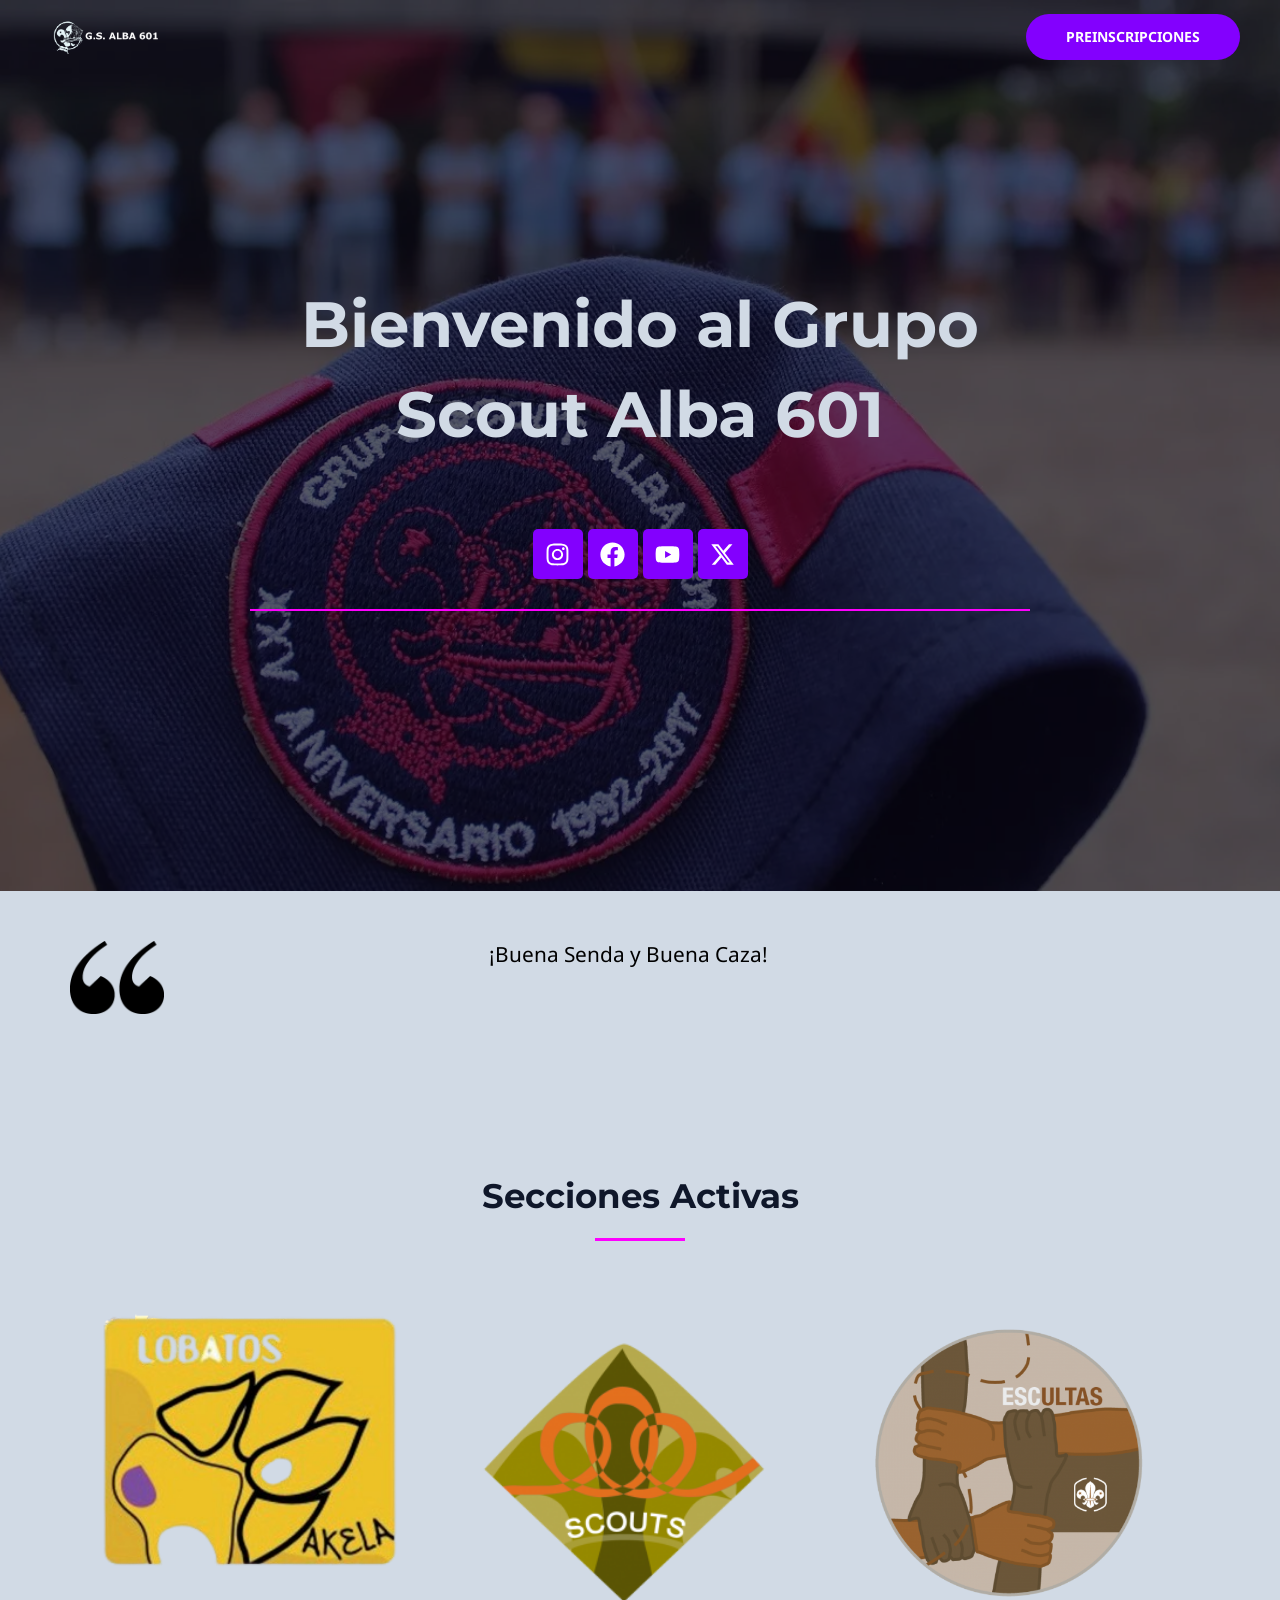
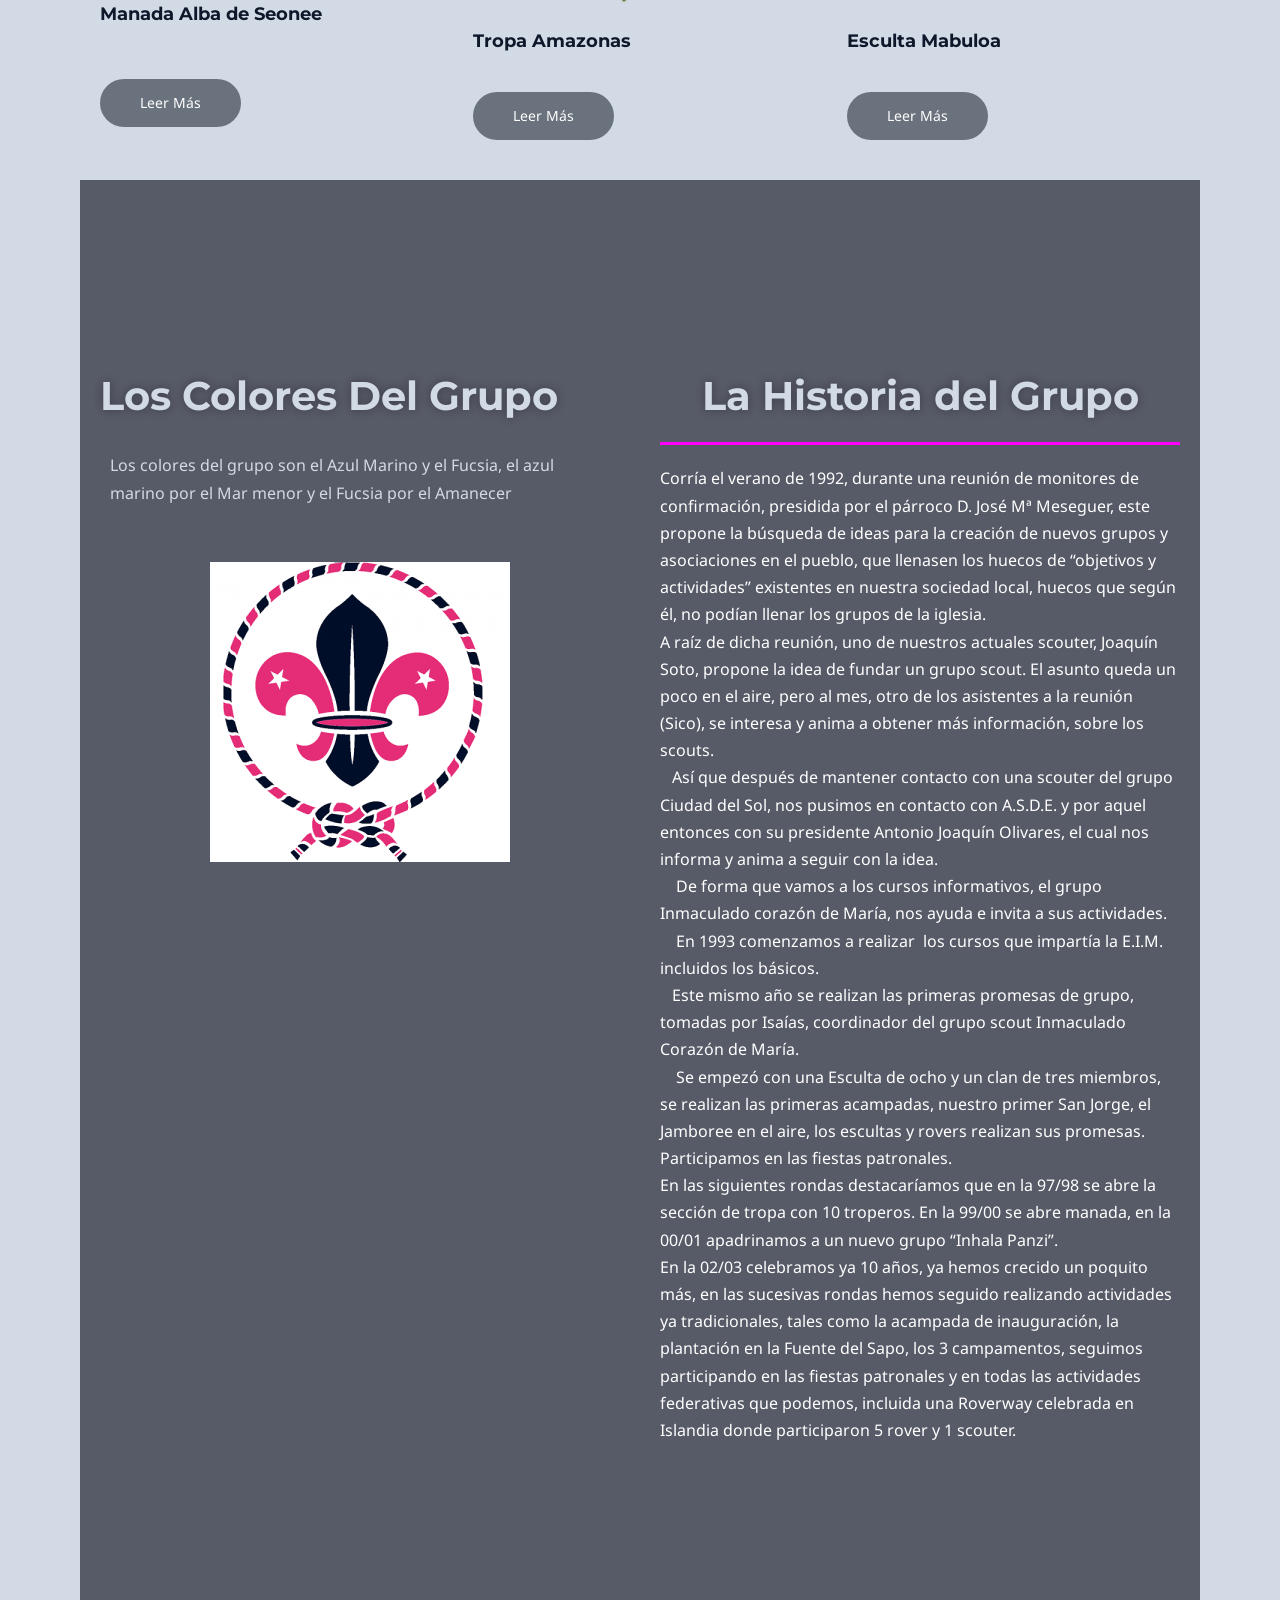
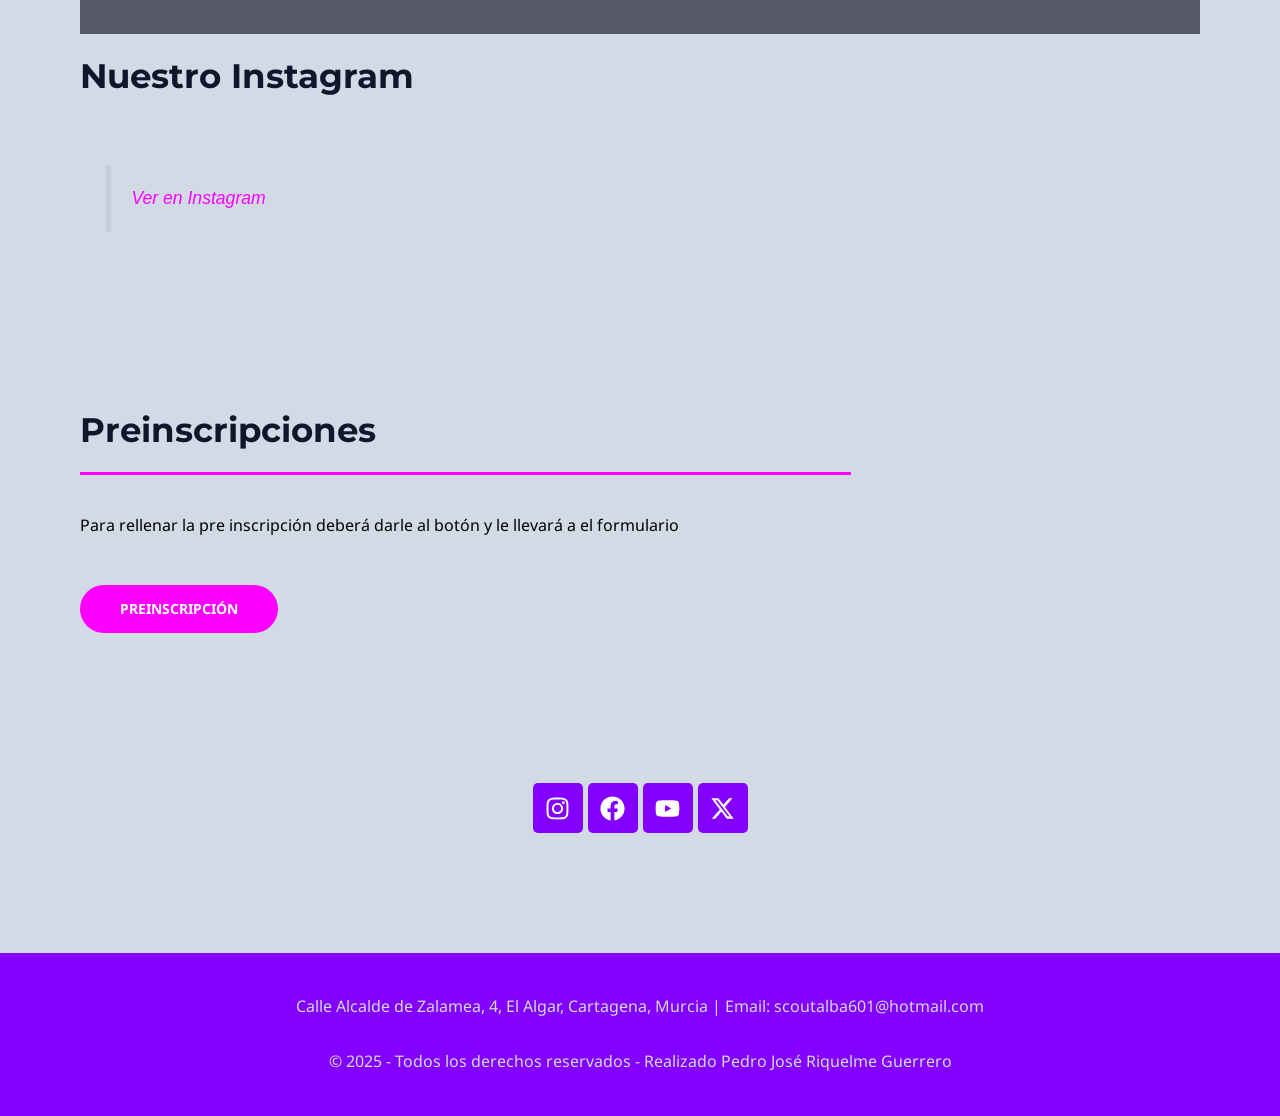
==== commit 10fb7dfc: "Initial commit" ====
--- a/index.html
+++ b/index.html
@@ -2,10 +2,11 @@
 <html lang="es">
 
 <head>
-    <meta charset="UTF-8">
-    <meta name="viewport" content="width=device-width, initial-scale=1">
-    <link rel="icon" href="./images/LOGO GRUPO SIN FONDO.png" type="image/x-icon"> <!-- Asegúrate de que la ruta sea correcta -->
-    <title>Grupo Scout Alba 601</title>
+	<meta charset="UTF-8">
+	<meta name="viewport" content="width=device-width, initial-scale=1">
+	<link rel="icon" href="./images/LOGO GRUPO SIN FONDO.png" type="image/x-icon">
+	<!-- Asegúrate de que la ruta sea correcta -->
+	<title>Grupo Scout Alba 601</title>
 	<meta name='robots' content='max-image-preview:large' />
 	<style>
 		img:is([sizes="auto" i], [sizes^="auto," i]) {
@@ -3857,6 +3858,17 @@
 														</div>
 													</div>
 												</div>
+												<h2>Nuestro Instagram</h2>
+
+												<!-- Código de inserción de Instagram -->
+												<blockquote class="instagram-media"
+													data-instgrm-permalink="https://www.instagram.com/gsalba601/"
+													data-instgrm-version="12">
+													<a href="https://www.instagram.com/gsalba601/">Ver en
+														Instagram</a>
+												</blockquote>
+												<script async src="//www.instagram.com/embed.js"></script>
+
 												<div class="elementor-element elementor-element-3565d7f e-flex e-con-boxed e-con e-parent"
 													data-id="3565d7f" data-element_type="container">
 													<div class="e-con-inner">
@@ -3962,7 +3974,8 @@
 																				<path
 																					d="M389.2 48h70.6L305.6 224.2 487 464H345L233.7 318.6 106.5 464H35.8L200.7 275.5 26.8 48H172.4L272.9 180.9 389.2 48zM364.4 421.8h39.1L151.1 88h-42L364.4 421.8z">
 																				</path>
-																			</svg> </a> </span> </div>
+																			</svg> </a> </span>
+																</div>
 															</div>
 														</div>
 													</div>
@@ -3988,21 +4001,12 @@
 									<p class="has-text-align-center">Calle Alcalde de Zalamea, 4, El Algar, Cartagena,
 										Murcia | Email: scoutalba601@hotmail.com</p>
 								</section>
-								<section id="block-11" class="widget widget_block widget_text">
-									<p><strong>Colaboradores </strong></p>
-								</section>
-								<section id="block-12" class="widget widget_block widget_media_image">
-									<figure class="wp-block-image size-full"><img loading="lazy" decoding="async"
-											width="375" height="211" src="logo autoescuela gloria.png" alt=""
-											class="wp-image-1320"
-											srcset="logo autoescuela gloria.png 375w, logo autoescuela gloria.png"
-											sizes="(max-width: 375px) 100vw, 375px" /></figure>
-								</section>
 							</aside>
 							<div class="ast-builder-layout-element ast-flex site-footer-focus-item ast-footer-copyright"
 								data-section="section-footer-builder">
 								<div class="ast-footer-copyright">
-									<p>© 2025 - Todos los derechos reservados - Realizado Pedro José Riquelme Guerrero </p>
+									<p>© 2025 - Todos los derechos reservados - Realizado Pedro José Riquelme Guerrero
+									</p>
 								</div>
 							</div>
 						</div>
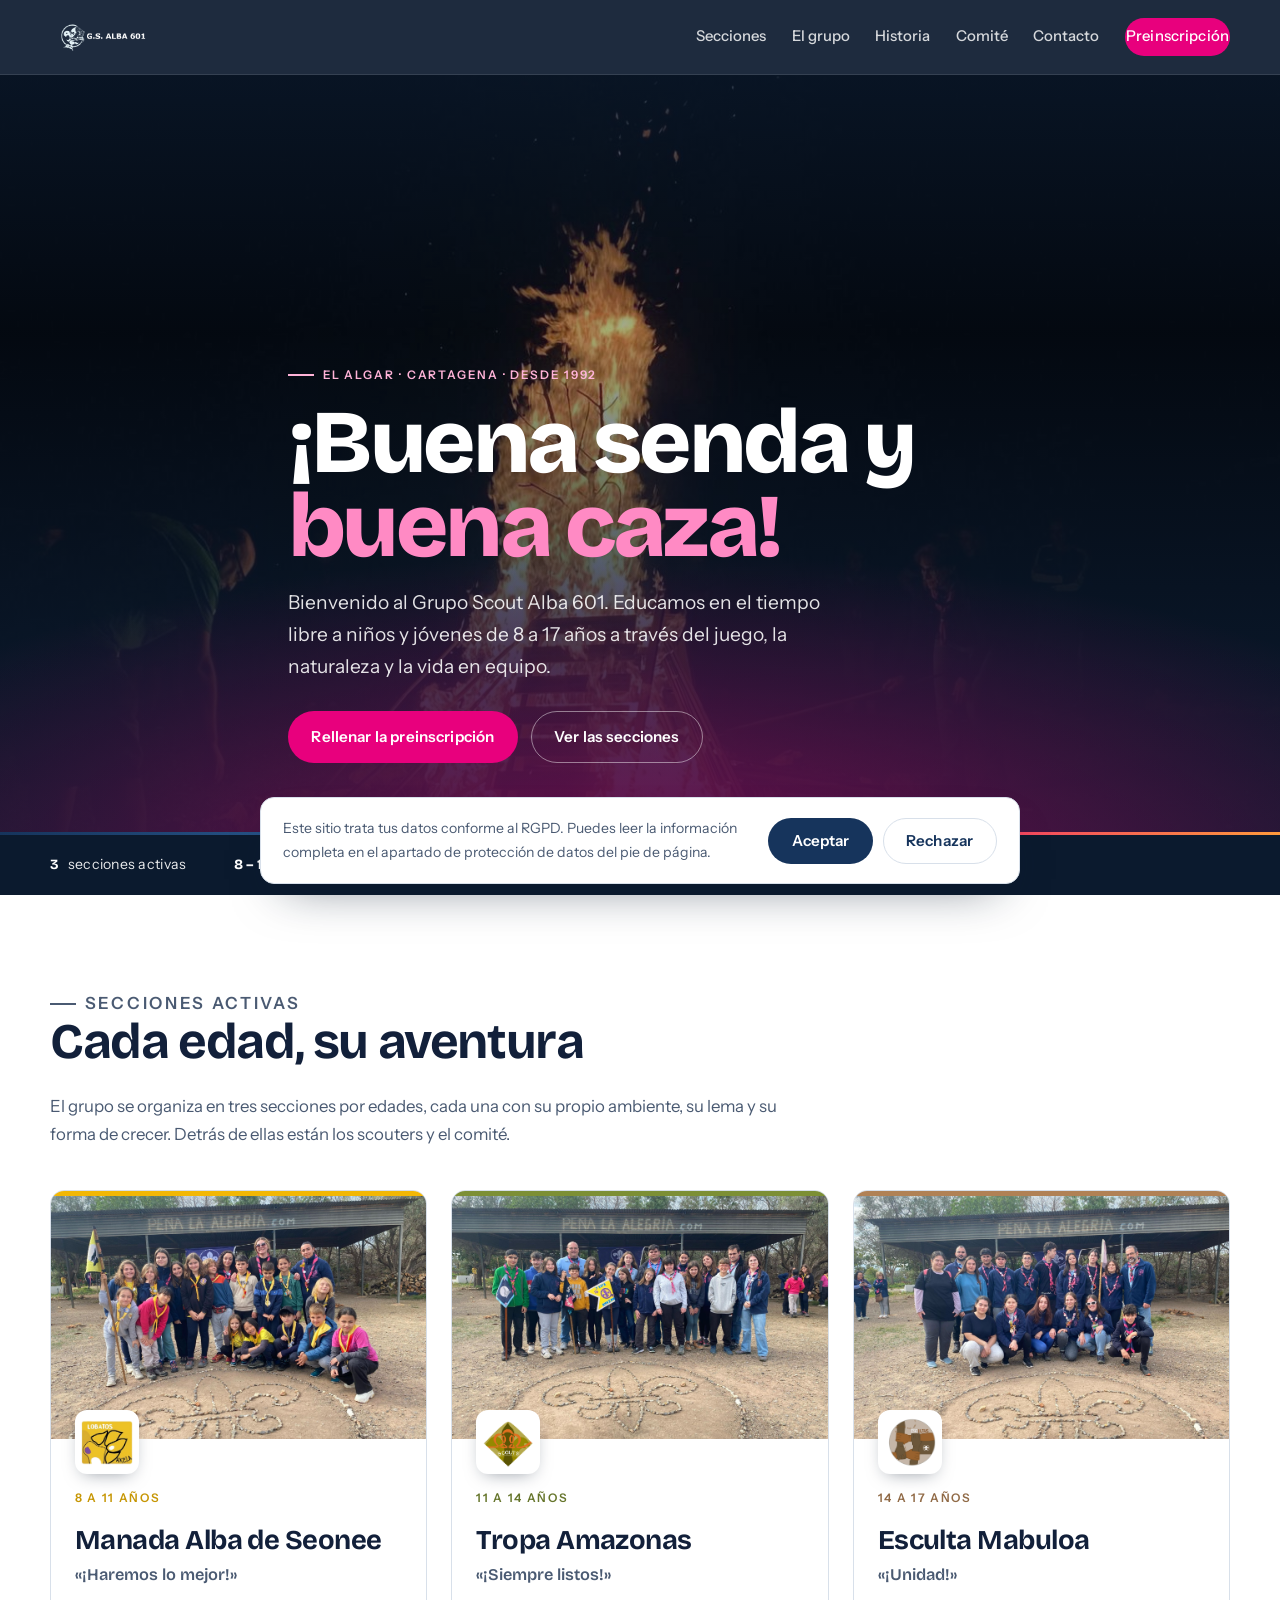
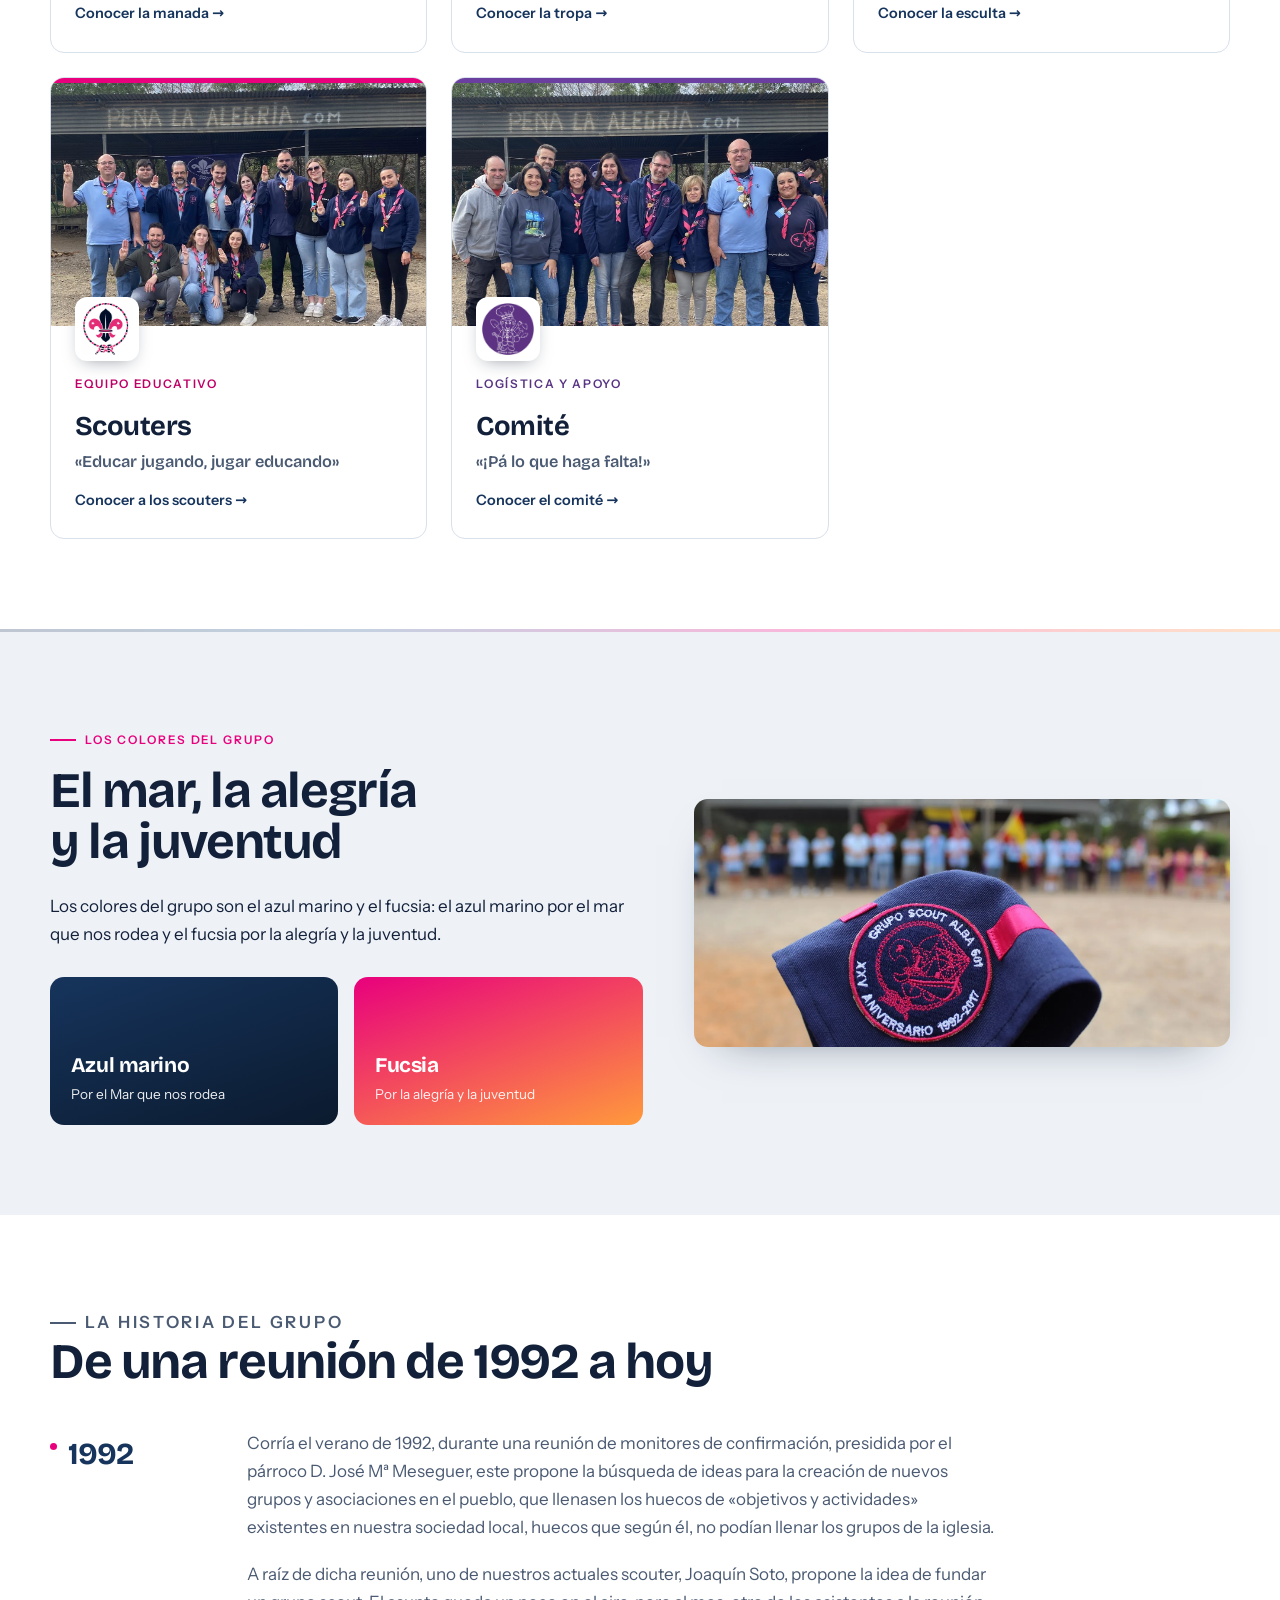
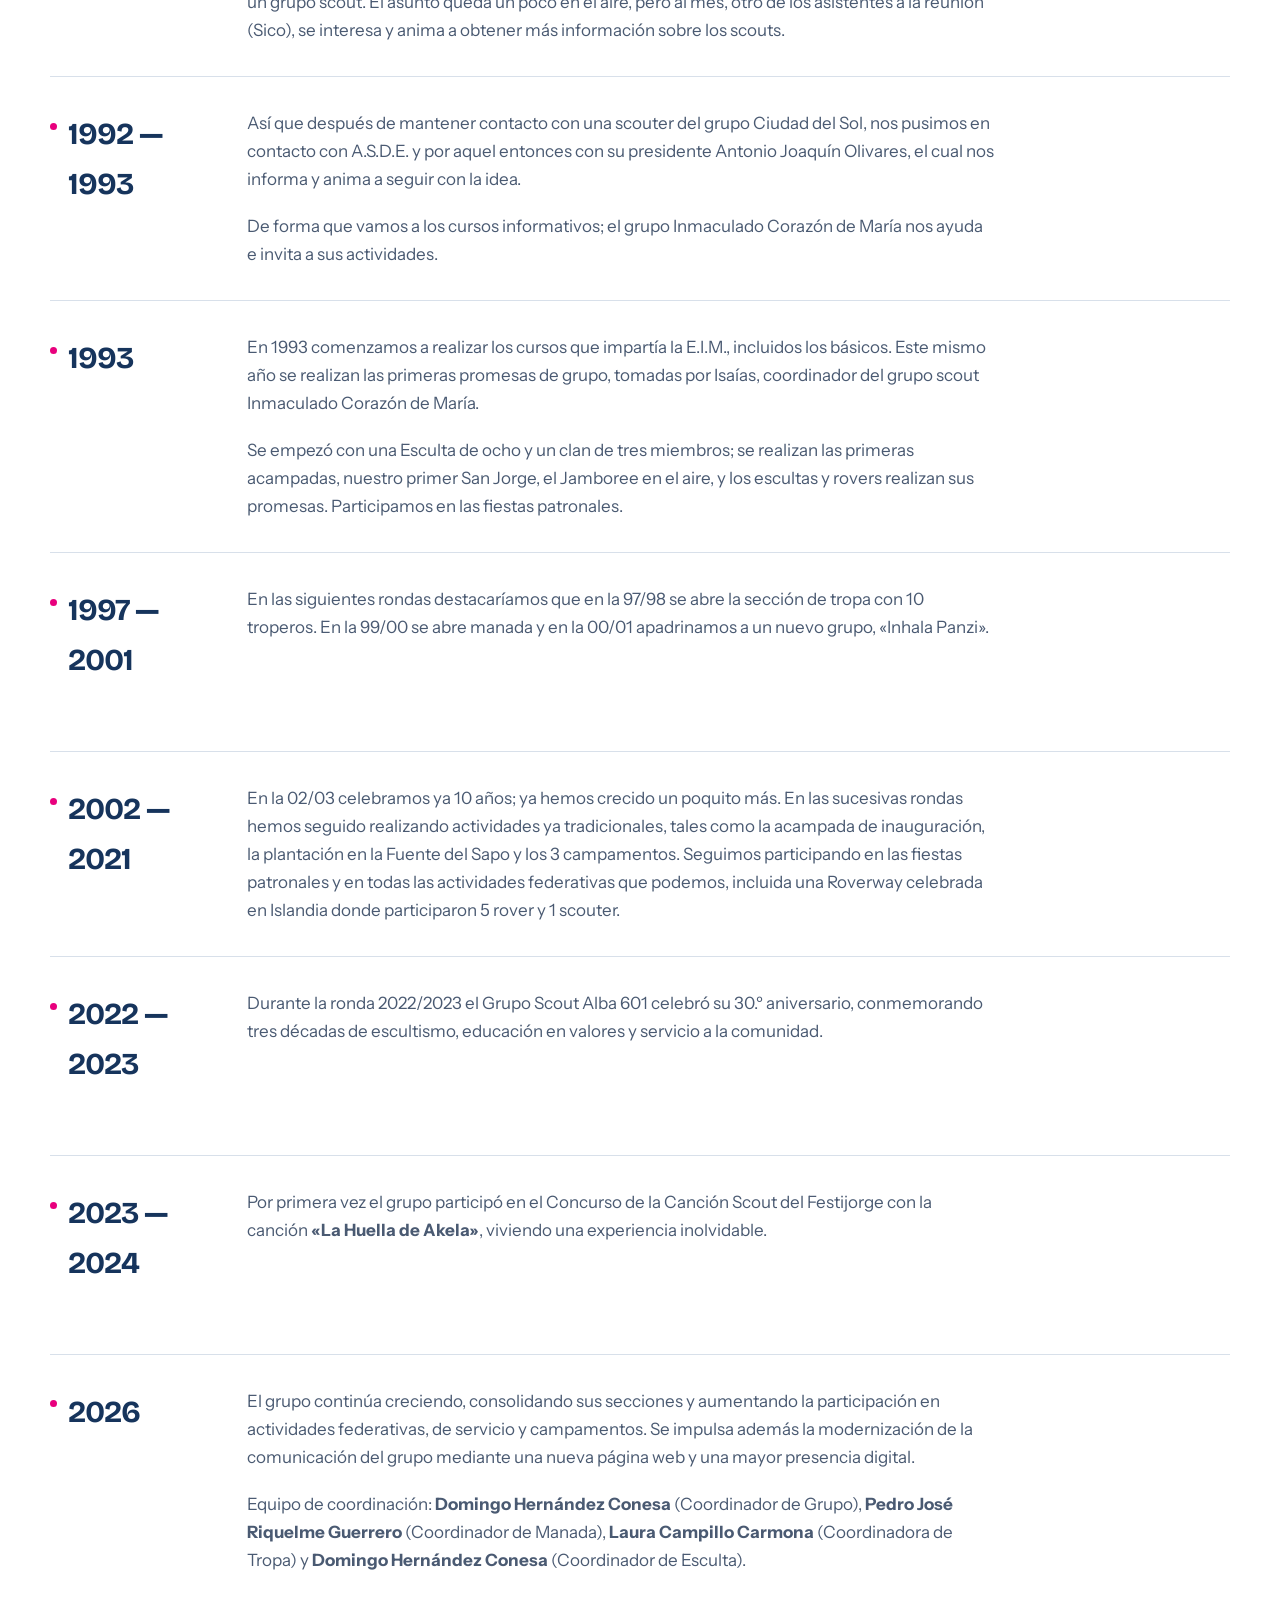
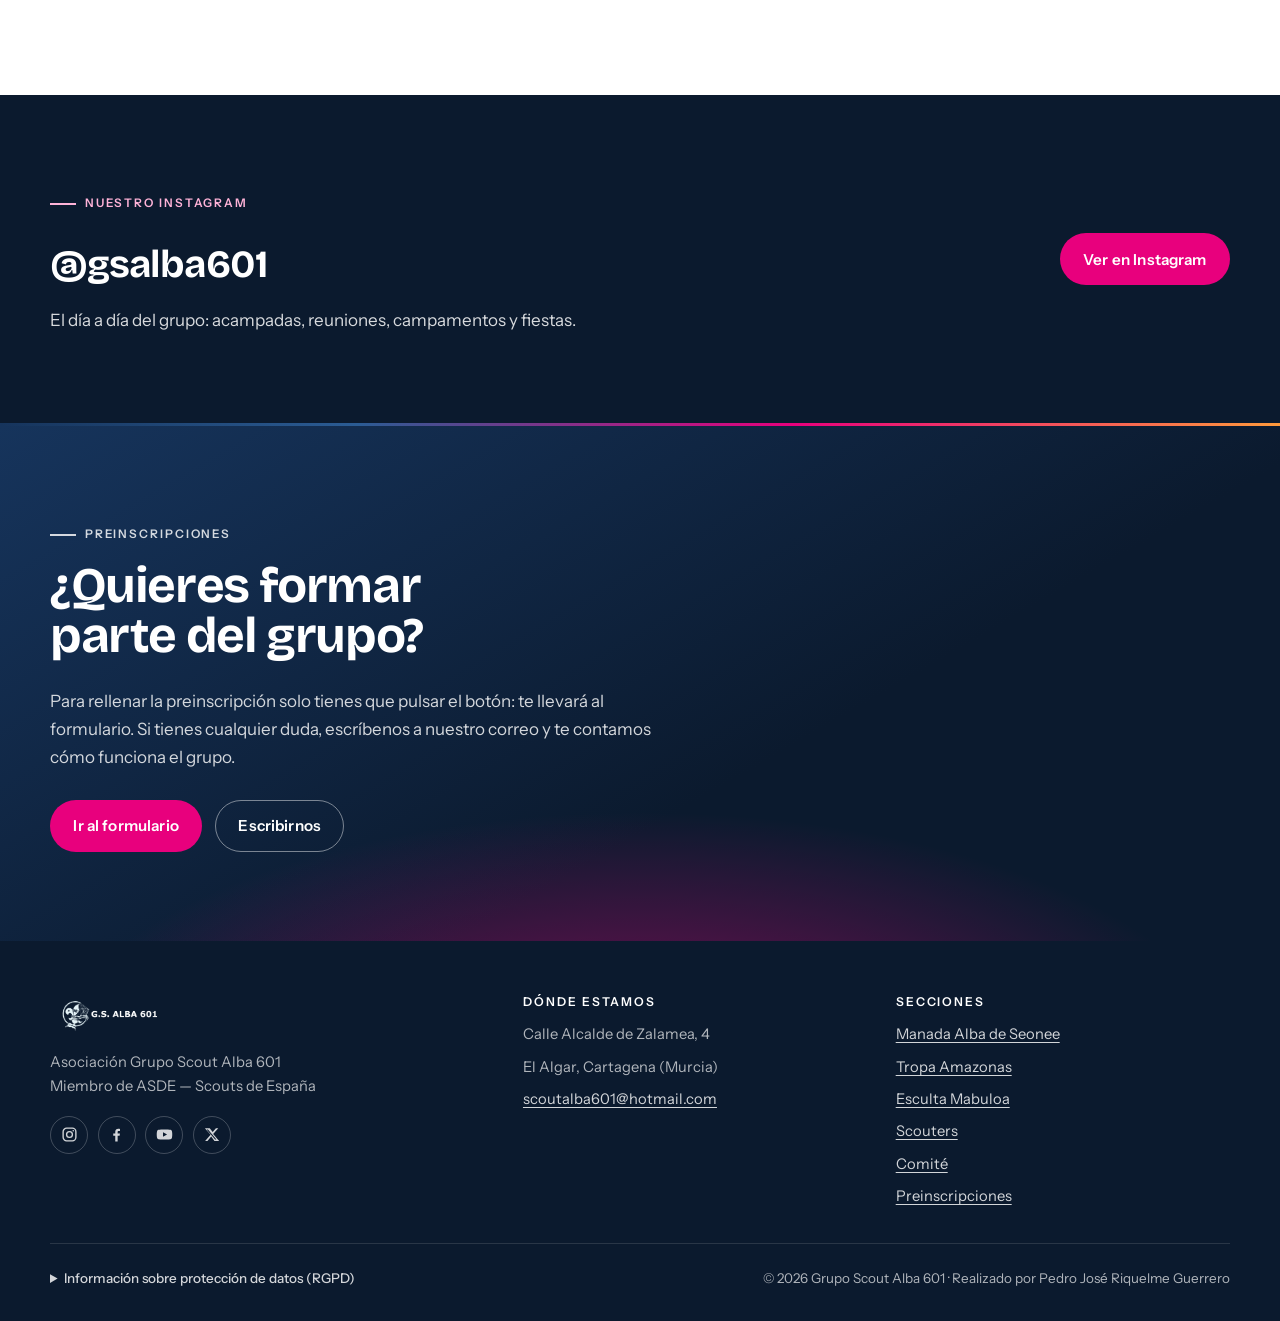
==== commit 5165af21: "Initial commit" ====
--- a/index.html
+++ b/index.html
@@ -1,4047 +1,734 @@
-<!DOCTYPE html>
+<!doctype html>
 <html lang="es">
-
-<head>
-	<meta charset="UTF-8">
-	<meta name="viewport" content="width=device-width, initial-scale=1">
-	<link rel="icon" href="./images/LOGO GRUPO SIN FONDO.png" type="image/x-icon">
-	<!-- Asegúrate de que la ruta sea correcta -->
-	<title>Grupo Scout Alba 601</title>
-	<meta name='robots' content='max-image-preview:large' />
-	<style>
-		img:is([sizes="auto" i], [sizes^="auto," i]) {
-			contain-intrinsic-size: 3000px 1500px
-		}
-	</style>
-	<link rel='dns-prefetch' href='//fonts.googleapis.com' />
-	<link rel='stylesheet' id='astra-theme-css-css' href='./css/astra-assets-css-minified-main.min.css' media='all' />
-	<style id='astra-theme-css-inline-css'>
-		:root {
-			--ast-post-nav-space: 0;
-			--ast-container-default-xlg-padding: 6.67em;
-			--ast-container-default-lg-padding: 5.67em;
-			--ast-container-default-slg-padding: 4.34em;
-			--ast-container-default-md-padding: 3.34em;
-			--ast-container-default-sm-padding: 6.67em;
-			--ast-container-default-xs-padding: 2.4em;
-			--ast-container-default-xxs-padding: 1.4em;
-			--ast-code-block-background: #EEEEEE;
-			--ast-comment-inputs-background: #FAFAFA;
-			--ast-normal-container-width: 1200px;
-			--ast-narrow-container-width: 750px;
-			--ast-blog-title-font-weight: normal;
-			--ast-blog-meta-weight: inherit;
-		}
-
-		html {
-			font-size: 100%;
-		}
-
-		a,
-		.page-title {
-			color: var(--ast-global-color-0);
-		}
-
-		a:hover,
-		a:focus {
-			color: var(--ast-global-color-1);
-		}
-
-		body,
-		button,
-		input,
-		select,
-		textarea,
-		.ast-button,
-		.ast-custom-button {
-			font-family: 'Noto Sans', sans-serif;
-			font-weight: 400;
-			font-size: 16px;
-			font-size: 1rem;
-			line-height: var(--ast-body-line-height, 1.7em);
-		}
-
-		blockquote {
-			color: var(--ast-global-color-3);
-		}
-
-		h1,
-		.entry-content h1,
-		h2,
-		.entry-content h2,
-		h3,
-		.entry-content h3,
-		h4,
-		.entry-content h4,
-		h5,
-		.entry-content h5,
-		h6,
-		.entry-content h6,
-		.site-title,
-		.site-title a {
-			font-family: 'Montserrat', sans-serif;
-			font-weight: 700;
-		}
-
-		.site-title {
-			font-size: 22px;
-			font-size: 1.375rem;
-			display: none;
-		}
-
-		header .custom-logo-link img {
-			max-width: 120px;
-			width: 120px;
-		}
-
-		.astra-logo-svg {
-			width: 120px;
-		}
-
-		.site-header .site-description {
-			font-size: 15px;
-			font-size: 0.9375rem;
-			display: none;
-		}
-
-		.entry-title {
-			font-size: 30px;
-			font-size: 1.875rem;
-		}
-
-		.archive .ast-article-post .ast-article-inner,
-		.blog .ast-article-post .ast-article-inner,
-		.archive .ast-article-post .ast-article-inner:hover,
-		.blog .ast-article-post .ast-article-inner:hover {
-			overflow: hidden;
-		}
-
-		h1,
-		.entry-content h1 {
-			font-size: 64px;
-			font-size: 4rem;
-			font-family: 'Montserrat', sans-serif;
-			line-height: 1.4em;
-		}
-
-		h2,
-		.entry-content h2 {
-			font-size: 34px;
-			font-size: 2.125rem;
-			font-family: 'Montserrat', sans-serif;
-			line-height: 1.3em;
-		}
-
-		h3,
-		.entry-content h3 {
-			font-size: 24px;
-			font-size: 1.5rem;
-			font-family: 'Montserrat', sans-serif;
-			line-height: 1.3em;
-		}
-
-		h4,
-		.entry-content h4 {
-			font-size: 20px;
-			font-size: 1.25rem;
-			line-height: 1.2em;
-			font-family: 'Montserrat', sans-serif;
-		}
-
-		h5,
-		.entry-content h5 {
-			font-size: 18px;
-			font-size: 1.125rem;
-			line-height: 1.2em;
-			font-family: 'Montserrat', sans-serif;
-		}
-
-		h6,
-		.entry-content h6 {
-			font-size: 15px;
-			font-size: 0.9375rem;
-			line-height: 1.25em;
-			font-family: 'Montserrat', sans-serif;
-		}
-
-		::selection {
-			background-color: var(--ast-global-color-0);
-			color: #ffffff;
-		}
-
-		body,
-		h1,
-		.entry-title a,
-		.entry-content h1,
-		h2,
-		.entry-content h2,
-		h3,
-		.entry-content h3,
-		h4,
-		.entry-content h4,
-		h5,
-		.entry-content h5,
-		h6,
-		.entry-content h6 {
-			color: var(--ast-global-color-3);
-		}
-
-		.tagcloud a:hover,
-		.tagcloud a:focus,
-		.tagcloud a.current-item {
-			color: #ffffff;
-			border-color: var(--ast-global-color-0);
-			background-color: var(--ast-global-color-0);
-		}
-
-		input:focus,
-		input[type="text"]:focus,
-		input[type="email"]:focus,
-		input[type="url"]:focus,
-		input[type="password"]:focus,
-		input[type="reset"]:focus,
-		input[type="search"]:focus,
-		textarea:focus {
-			border-color: var(--ast-global-color-0);
-		}
-
-		input[type="radio"]:checked,
-		input[type=reset],
-		input[type="checkbox"]:checked,
-		input[type="checkbox"]:hover:checked,
-		input[type="checkbox"]:focus:checked,
-		input[type=range]::-webkit-slider-thumb {
-			border-color: var(--ast-global-color-0);
-			background-color: var(--ast-global-color-0);
-			box-shadow: none;
-		}
-
-		.site-footer a:hover+.post-count,
-		.site-footer a:focus+.post-count {
-			background: var(--ast-global-color-0);
-			border-color: var(--ast-global-color-0);
-		}
-
-		.single .nav-links .nav-previous,
-		.single .nav-links .nav-next {
-			color: var(--ast-global-color-0);
-		}
-
-		.entry-meta,
-		.entry-meta * {
-			line-height: 1.45;
-			color: var(--ast-global-color-0);
-		}
-
-		.entry-meta a:not(.ast-button):hover,
-		.entry-meta a:not(.ast-button):hover *,
-		.entry-meta a:not(.ast-button):focus,
-		.entry-meta a:not(.ast-button):focus *,
-		.page-links>.page-link,
-		.page-links .page-link:hover,
-		.post-navigation a:hover {
-			color: var(--ast-global-color-1);
-		}
-
-		#cat option,
-		.secondary .calendar_wrap thead a,
-		.secondary .calendar_wrap thead a:visited {
-			color: var(--ast-global-color-0);
-		}
-
-		.secondary .calendar_wrap #today,
-		.ast-progress-val span {
-			background: var(--ast-global-color-0);
-		}
-
-		.secondary a:hover+.post-count,
-		.secondary a:focus+.post-count {
-			background: var(--ast-global-color-0);
-			border-color: var(--ast-global-color-0);
-		}
-
-		.calendar_wrap #today>a {
-			color: #ffffff;
-		}
-
-		.page-links .page-link,
-		.single .post-navigation a {
-			color: var(--ast-global-color-0);
-		}
-
-		.ast-search-menu-icon .search-form button.search-submit {
-			padding: 0 4px;
-		}
-
-		.ast-search-menu-icon form.search-form {
-			padding-right: 0;
-		}
-
-		.ast-search-menu-icon.slide-search input.search-field {
-			width: 0;
-		}
-
-		.ast-header-search .ast-search-menu-icon.ast-dropdown-active .search-form,
-		.ast-header-search .ast-search-menu-icon.ast-dropdown-active .search-field:focus {
-			transition: all 0.2s;
-		}
-
-		.search-form input.search-field:focus {
-			outline: none;
-		}
-
-		.wp-block-latest-posts>li>a {
-			color: var(--ast-global-color-2);
-		}
-
-		.widget-title,
-		.widget .wp-block-heading {
-			font-size: 22px;
-			font-size: 1.375rem;
-			color: var(--ast-global-color-3);
-		}
-
-		.ast-search-menu-icon.slide-search a:focus-visible:focus-visible,
-		.astra-search-icon:focus-visible,
-		#close:focus-visible,
-		a:focus-visible,
-		.ast-menu-toggle:focus-visible,
-		.site .skip-link:focus-visible,
-		.wp-block-loginout input:focus-visible,
-		.wp-block-search.wp-block-search__button-inside .wp-block-search__inside-wrapper,
-		.ast-header-navigation-arrow:focus-visible,
-		.woocommerce .wc-proceed-to-checkout>.checkout-button:focus-visible,
-		.woocommerce .woocommerce-MyAccount-navigation ul li a:focus-visible,
-		.ast-orders-table__row .ast-orders-table__cell:focus-visible,
-		.woocommerce .woocommerce-order-details .order-again>.button:focus-visible,
-		.woocommerce .woocommerce-message a.button.wc-forward:focus-visible,
-		.woocommerce #minus_qty:focus-visible,
-		.woocommerce #plus_qty:focus-visible,
-		a#ast-apply-coupon:focus-visible,
-		.woocommerce .woocommerce-info a:focus-visible,
-		.woocommerce .astra-shop-summary-wrap a:focus-visible,
-		.woocommerce a.wc-forward:focus-visible,
-		#ast-apply-coupon:focus-visible,
-		.woocommerce-js .woocommerce-mini-cart-item a.remove:focus-visible,
-		#close:focus-visible,
-		.button.search-submit:focus-visible,
-		#search_submit:focus,
-		.normal-search:focus-visible,
-		.ast-header-account-wrap:focus-visible,
-		.woocommerce .ast-on-card-button.ast-quick-view-trigger:focus {
-			outline-style: dotted;
-			outline-color: inherit;
-			outline-width: thin;
-		}
-
-		input:focus,
-		input[type="text"]:focus,
-		input[type="email"]:focus,
-		input[type="url"]:focus,
-		input[type="password"]:focus,
-		input[type="reset"]:focus,
-		input[type="search"]:focus,
-		input[type="number"]:focus,
-		textarea:focus,
-		.wp-block-search__input:focus,
-		[data-section="section-header-mobile-trigger"] .ast-button-wrap .ast-mobile-menu-trigger-minimal:focus,
-		.ast-mobile-popup-drawer.active .menu-toggle-close:focus,
-		.woocommerce-ordering select.orderby:focus,
-		#ast-scroll-top:focus,
-		#coupon_code:focus,
-		.woocommerce-page #comment:focus,
-		.woocommerce #reviews #respond input#submit:focus,
-		.woocommerce a.add_to_cart_button:focus,
-		.woocommerce .button.single_add_to_cart_button:focus,
-		.woocommerce .woocommerce-cart-form button:focus,
-		.woocommerce .woocommerce-cart-form__cart-item .quantity .qty:focus,
-		.woocommerce .woocommerce-billing-fields .woocommerce-billing-fields__field-wrapper .woocommerce-input-wrapper>.input-text:focus,
-		.woocommerce #order_comments:focus,
-		.woocommerce #place_order:focus,
-		.woocommerce .woocommerce-address-fields .woocommerce-address-fields__field-wrapper .woocommerce-input-wrapper>.input-text:focus,
-		.woocommerce .woocommerce-MyAccount-content form button:focus,
-		.woocommerce .woocommerce-MyAccount-content .woocommerce-EditAccountForm .woocommerce-form-row .woocommerce-Input.input-text:focus,
-		.woocommerce .ast-woocommerce-container .woocommerce-pagination ul.page-numbers li a:focus,
-		body #content .woocommerce form .form-row .select2-container--default .select2-selection--single:focus,
-		#ast-coupon-code:focus,
-		.woocommerce.woocommerce-js .quantity input[type=number]:focus,
-		.woocommerce-js .woocommerce-mini-cart-item .quantity input[type=number]:focus,
-		.woocommerce p#ast-coupon-trigger:focus {
-			border-style: dotted;
-			border-color: inherit;
-			border-width: thin;
-		}
-
-		input {
-			outline: none;
-		}
-
-		.site-logo-img img {
-			transition: all 0.2s linear;
-		}
-
-		body .ast-oembed-container * {
-			position: absolute;
-			top: 0;
-			width: 100%;
-			height: 100%;
-			left: 0;
-		}
-
-		body .wp-block-embed-pocket-casts .ast-oembed-container * {
-			position: unset;
-		}
-
-		.ast-single-post-featured-section+article {
-			margin-top: 2em;
-		}
-
-		.site-content .ast-single-post-featured-section img {
-			width: 100%;
-			overflow: hidden;
-			object-fit: cover;
-		}
-
-		.site>.ast-single-related-posts-container {
-			margin-top: 0;
-		}
-
-		@media (min-width: 922px) {
-			.ast-desktop .ast-container--narrow {
-				max-width: var(--ast-narrow-container-width);
-				margin: 0 auto;
-			}
-		}
-
-		.ast-page-builder-template .hentry {
-			margin: 0;
-		}
-
-		.ast-page-builder-template .site-content>.ast-container {
-			max-width: 100%;
-			padding: 0;
-		}
-
-		.ast-page-builder-template .site .site-content #primary {
-			padding: 0;
-			margin: 0;
-		}
-
-		.ast-page-builder-template .no-results {
-			text-align: center;
-			margin: 4em auto;
-		}
-
-		.ast-page-builder-template .ast-pagination {
-			padding: 2em;
-		}
-
-		.ast-page-builder-template .entry-header.ast-no-title.ast-no-thumbnail {
-			margin-top: 0;
-		}
-
-		.ast-page-builder-template .entry-header.ast-header-without-markup {
-			margin-top: 0;
-			margin-bottom: 0;
-		}
-
-		.ast-page-builder-template .entry-header.ast-no-title.ast-no-meta {
-			margin-bottom: 0;
-		}
-
-		.ast-page-builder-template.single .post-navigation {
-			padding-bottom: 2em;
-		}
-
-		.ast-page-builder-template.single-post .site-content>.ast-container {
-			max-width: 100%;
-		}
-
-		.ast-page-builder-template .entry-header {
-			margin-top: 4em;
-			margin-left: auto;
-			margin-right: auto;
-			padding-left: 20px;
-			padding-right: 20px;
-		}
-
-		.single.ast-page-builder-template .entry-header {
-			padding-left: 20px;
-			padding-right: 20px;
-		}
-
-		.ast-page-builder-template .ast-archive-description {
-			margin: 4em auto 0;
-			padding-left: 20px;
-			padding-right: 20px;
-		}
-
-		.ast-page-builder-template.ast-no-sidebar .entry-content .alignwide {
-			margin-left: 0;
-			margin-right: 0;
-		}
-
-		@media (max-width:921.9px) {
-			#ast-desktop-header {
-				display: none;
-			}
-		}
-
-		@media (min-width:922px) {
-			#ast-mobile-header {
-				display: none;
-			}
-		}
-
-		.wp-block-buttons.aligncenter {
-			justify-content: center;
-		}
-
-		.wp-block-buttons .wp-block-button.is-style-outline .wp-block-button__link.wp-element-button,
-		.ast-outline-button,
-		.wp-block-uagb-buttons-child .uagb-buttons-repeater.ast-outline-button {
-			border-top-width: 2px;
-			border-right-width: 2px;
-			border-bottom-width: 2px;
-			border-left-width: 2px;
-			font-family: inherit;
-			font-weight: 700;
-			font-size: 14px;
-			font-size: 0.875rem;
-			line-height: 1em;
-			border-top-left-radius: 30px;
-			border-top-right-radius: 30px;
-			border-bottom-right-radius: 30px;
-			border-bottom-left-radius: 30px;
-		}
-
-		.wp-block-button .wp-block-button__link.wp-element-button.is-style-outline:not(.has-background),
-		.wp-block-button.is-style-outline>.wp-block-button__link.wp-element-button:not(.has-background),
-		.ast-outline-button {
-			background-color: transparent;
-		}
-
-		.entry-content[data-ast-blocks-layout]>figure {
-			margin-bottom: 1em;
-		}
-
-		@media (max-width:921px) {
-
-			.ast-separate-container #primary,
-			.ast-separate-container #secondary {
-				padding: 1.5em 0;
-			}
-
-			#primary,
-			#secondary {
-				padding: 1.5em 0;
-				margin: 0;
-			}
-
-			.ast-left-sidebar #content>.ast-container {
-				display: flex;
-				flex-direction: column-reverse;
-				width: 100%;
-			}
-
-			.ast-separate-container .ast-article-post,
-			.ast-separate-container .ast-article-single {
-				padding: 1.5em 2.14em;
-			}
-
-			.ast-author-box img.avatar {
-				margin: 20px 0 0 0;
-			}
-		}
-
-		@media (min-width:922px) {
-
-			.ast-separate-container.ast-right-sidebar #primary,
-			.ast-separate-container.ast-left-sidebar #primary {
-				border: 0;
-			}
-
-			.search-no-results.ast-separate-container #primary {
-				margin-bottom: 4em;
-			}
-		}
-
-		.elementor-button-wrapper .elementor-button {
-			border-style: solid;
-			text-decoration: none;
-			border-top-width: 0;
-			border-right-width: 0;
-			border-left-width: 0;
-			border-bottom-width: 0;
-		}
-
-		body .elementor-button.elementor-size-sm,
-		body .elementor-button.elementor-size-xs,
-		body .elementor-button.elementor-size-md,
-		body .elementor-button.elementor-size-lg,
-		body .elementor-button.elementor-size-xl,
-		body .elementor-button {
-			border-top-left-radius: 30px;
-			border-top-right-radius: 30px;
-			border-bottom-right-radius: 30px;
-			border-bottom-left-radius: 30px;
-			padding-top: 17px;
-			padding-right: 40px;
-			padding-bottom: 17px;
-			padding-left: 40px;
-		}
-
-		.elementor-button-wrapper .elementor-button {
-			border-color: var(--ast-global-color-0);
-			background-color: var(--ast-global-color-0);
-		}
-
-		.elementor-button-wrapper .elementor-button:hover,
-		.elementor-button-wrapper .elementor-button:focus {
-			color: #ffffff;
-			background-color: var(--ast-global-color-1);
-			border-color: var(--ast-global-color-1);
-		}
-
-		.wp-block-button .wp-block-button__link,
-		.elementor-button-wrapper .elementor-button,
-		.elementor-button-wrapper .elementor-button:visited {
-			color: #ffffff;
-		}
-
-		.elementor-button-wrapper .elementor-button {
-			font-weight: 700;
-			font-size: 14px;
-			font-size: 0.875rem;
-			line-height: 1em;
-			text-transform: uppercase;
-		}
-
-		body .elementor-button.elementor-size-sm,
-		body .elementor-button.elementor-size-xs,
-		body .elementor-button.elementor-size-md,
-		body .elementor-button.elementor-size-lg,
-		body .elementor-button.elementor-size-xl,
-		body .elementor-button {
-			font-size: 14px;
-			font-size: 0.875rem;
-		}
-
-		.wp-block-button .wp-block-button__link:hover,
-		.wp-block-button .wp-block-button__link:focus {
-			color: #ffffff;
-			background-color: var(--ast-global-color-1);
-			border-color: var(--ast-global-color-1);
-		}
-
-		.elementor-widget-heading h1.elementor-heading-title {
-			line-height: 1.4em;
-		}
-
-		.elementor-widget-heading h2.elementor-heading-title {
-			line-height: 1.3em;
-		}
-
-		.elementor-widget-heading h3.elementor-heading-title {
-			line-height: 1.3em;
-		}
-
-		.elementor-widget-heading h4.elementor-heading-title {
-			line-height: 1.2em;
-		}
-
-		.elementor-widget-heading h5.elementor-heading-title {
-			line-height: 1.2em;
-		}
-
-		.elementor-widget-heading h6.elementor-heading-title {
-			line-height: 1.25em;
-		}
-
-		.wp-block-button .wp-block-button__link,
-		.wp-block-search .wp-block-search__button,
-		body .wp-block-file .wp-block-file__button {
-			border-color: var(--ast-global-color-0);
-			background-color: var(--ast-global-color-0);
-			color: #ffffff;
-			font-family: inherit;
-			font-weight: 700;
-			line-height: 1em;
-			text-transform: uppercase;
-			font-size: 14px;
-			font-size: 0.875rem;
-			border-top-left-radius: 30px;
-			border-top-right-radius: 30px;
-			border-bottom-right-radius: 30px;
-			border-bottom-left-radius: 30px;
-			padding-top: 17px;
-			padding-right: 40px;
-			padding-bottom: 17px;
-			padding-left: 40px;
-		}
-
-		.menu-toggle,
-		button,
-		.ast-button,
-		.ast-custom-button,
-		.button,
-		input#submit,
-		input[type="button"],
-		input[type="submit"],
-		input[type="reset"],
-		form[CLASS*="wp-block-search__"].wp-block-search .wp-block-search__inside-wrapper .wp-block-search__button,
-		body .wp-block-file .wp-block-file__button,
-		.woocommerce-js a.button,
-		.woocommerce button.button,
-		.woocommerce .woocommerce-message a.button,
-		.woocommerce #respond input#submit.alt,
-		.woocommerce input.button.alt,
-		.woocommerce input.button,
-		.woocommerce input.button:disabled,
-		.woocommerce input.button:disabled[disabled],
-		.woocommerce input.button:disabled:hover,
-		.woocommerce input.button:disabled[disabled]:hover,
-		.woocommerce #respond input#submit,
-		.woocommerce button.button.alt.disabled,
-		.wc-block-grid__products .wc-block-grid__product .wp-block-button__link,
-		.wc-block-grid__product-onsale,
-		[CLASS*="wc-block"] button,
-		.woocommerce-js .astra-cart-drawer .astra-cart-drawer-content .woocommerce-mini-cart__buttons .button:not(.checkout):not(.ast-continue-shopping),
-		.woocommerce-js .astra-cart-drawer .astra-cart-drawer-content .woocommerce-mini-cart__buttons a.checkout,
-		.woocommerce button.button.alt.disabled.wc-variation-selection-needed,
-		[CLASS*="wc-block"] .wc-block-components-button {
-			border-style: solid;
-			border-top-width: 0;
-			border-right-width: 0;
-			border-left-width: 0;
-			border-bottom-width: 0;
-			color: #ffffff;
-			border-color: var(--ast-global-color-0);
-			background-color: var(--ast-global-color-0);
-			padding-top: 17px;
-			padding-right: 40px;
-			padding-bottom: 17px;
-			padding-left: 40px;
-			font-family: inherit;
-			font-weight: 700;
-			font-size: 14px;
-			font-size: 0.875rem;
-			line-height: 1em;
-			text-transform: uppercase;
-			border-top-left-radius: 30px;
-			border-top-right-radius: 30px;
-			border-bottom-right-radius: 30px;
-			border-bottom-left-radius: 30px;
-		}
-
-		button:focus,
-		.menu-toggle:hover,
-		button:hover,
-		.ast-button:hover,
-		.ast-custom-button:hover .button:hover,
-		.ast-custom-button:hover,
-		input[type=reset]:hover,
-		input[type=reset]:focus,
-		input#submit:hover,
-		input#submit:focus,
-		input[type="button"]:hover,
-		input[type="button"]:focus,
-		input[type="submit"]:hover,
-		input[type="submit"]:focus,
-		form[CLASS*="wp-block-search__"].wp-block-search .wp-block-search__inside-wrapper .wp-block-search__button:hover,
-		form[CLASS*="wp-block-search__"].wp-block-search .wp-block-search__inside-wrapper .wp-block-search__button:focus,
-		body .wp-block-file .wp-block-file__button:hover,
-		body .wp-block-file .wp-block-file__button:focus,
-		.woocommerce-js a.button:hover,
-		.woocommerce button.button:hover,
-		.woocommerce .woocommerce-message a.button:hover,
-		.woocommerce #respond input#submit:hover,
-		.woocommerce #respond input#submit.alt:hover,
-		.woocommerce input.button.alt:hover,
-		.woocommerce input.button:hover,
-		.woocommerce button.button.alt.disabled:hover,
-		.wc-block-grid__products .wc-block-grid__product .wp-block-button__link:hover,
-		[CLASS*="wc-block"] button:hover,
-		.woocommerce-js .astra-cart-drawer .astra-cart-drawer-content .woocommerce-mini-cart__buttons .button:not(.checkout):not(.ast-continue-shopping):hover,
-		.woocommerce-js .astra-cart-drawer .astra-cart-drawer-content .woocommerce-mini-cart__buttons a.checkout:hover,
-		.woocommerce button.button.alt.disabled.wc-variation-selection-needed:hover,
-		[CLASS*="wc-block"] .wc-block-components-button:hover,
-		[CLASS*="wc-block"] .wc-block-components-button:focus {
-			color: #ffffff;
-			background-color: var(--ast-global-color-1);
-			border-color: var(--ast-global-color-1);
-		}
-
-		@media (max-width:921px) {
-			.ast-mobile-header-stack .main-header-bar .ast-search-menu-icon {
-				display: inline-block;
-			}
-
-			.ast-header-break-point.ast-header-custom-item-outside .ast-mobile-header-stack .main-header-bar .ast-search-icon {
-				margin: 0;
-			}
-
-			.ast-comment-avatar-wrap img {
-				max-width: 2.5em;
-			}
-
-			.ast-comment-meta {
-				padding: 0 1.8888em 1.3333em;
-			}
-
-			.ast-separate-container .ast-comment-list li.depth-1 {
-				padding: 1.5em 2.14em;
-			}
-
-			.ast-separate-container .comment-respond {
-				padding: 2em 2.14em;
-			}
-		}
-
-		@media (min-width:544px) {
-			.ast-container {
-				max-width: 100%;
-			}
-		}
-
-		@media (max-width:544px) {
-
-			.ast-separate-container .ast-article-post,
-			.ast-separate-container .ast-article-single,
-			.ast-separate-container .comments-title,
-			.ast-separate-container .ast-archive-description {
-				padding: 1.5em 1em;
-			}
-
-			.ast-separate-container #content .ast-container {
-				padding-left: 0.54em;
-				padding-right: 0.54em;
-			}
-
-			.ast-separate-container .ast-comment-list .bypostauthor {
-				padding: .5em;
-			}
-
-			.ast-search-menu-icon.ast-dropdown-active .search-field {
-				width: 170px;
-			}
-		}
-
-		#ast-mobile-header .ast-site-header-cart-li a {
-			pointer-events: none;
-		}
-
-		body,
-		.ast-separate-container {
-			background-color: var(--ast-global-color-4);
-			background-image: none;
-		}
-
-		@media (max-width:921px) {
-			.site-title {
-				display: none;
-			}
-
-			.site-header .site-description {
-				display: none;
-			}
-
-			h1,
-			.entry-content h1 {
-				font-size: 44px;
-			}
-
-			h2,
-			.entry-content h2 {
-				font-size: 32px;
-			}
-
-			h3,
-			.entry-content h3 {
-				font-size: 20px;
-			}
-		}
-
-		@media (max-width:544px) {
-			.widget-title {
-				font-size: 21px;
-				font-size: 1.4rem;
-			}
-
-			body,
-			button,
-			input,
-			select,
-			textarea,
-			.ast-button,
-			.ast-custom-button {
-				font-size: 15px;
-				font-size: 0.9375rem;
-			}
-
-			#secondary,
-			#secondary button,
-			#secondary input,
-			#secondary select,
-			#secondary textarea {
-				font-size: 15px;
-				font-size: 0.9375rem;
-			}
-
-			.site-title {
-				font-size: 20px;
-				font-size: 1.25rem;
-				display: none;
-			}
-
-			.site-header .site-description {
-				font-size: 14px;
-				font-size: 0.875rem;
-				display: none;
-			}
-
-			h1,
-			.entry-content h1 {
-				font-size: 30px;
-			}
-
-			h2,
-			.entry-content h2 {
-				font-size: 24px;
-			}
-
-			h3,
-			.entry-content h3 {
-				font-size: 20px;
-			}
-
-			h4,
-			.entry-content h4 {
-				font-size: 19px;
-				font-size: 1.1875rem;
-			}
-
-			h5,
-			.entry-content h5 {
-				font-size: 16px;
-				font-size: 1rem;
-			}
-
-			h6,
-			.entry-content h6 {
-				font-size: 15px;
-				font-size: 0.9375rem;
-			}
-
-			header .custom-logo-link img,
-			.ast-header-break-point .site-branding img,
-			.ast-header-break-point .custom-logo-link img {
-				max-width: 100px;
-				width: 100px;
-			}
-
-			.astra-logo-svg {
-				width: 100px;
-			}
-
-			.ast-header-break-point .site-logo-img .custom-mobile-logo-link img {
-				max-width: 100px;
-			}
-		}
-
-		@media (max-width:921px) {
-			html {
-				font-size: 91.2%;
-			}
-		}
-
-		@media (max-width:544px) {
-			html {
-				font-size: 100%;
-			}
-		}
-
-		@media (min-width:922px) {
-			.ast-container {
-				max-width: 1240px;
-			}
-		}
-
-		@media (min-width:922px) {
-			.site-content .ast-container {
-				display: flex;
-			}
-		}
-
-		@media (max-width:921px) {
-			.site-content .ast-container {
-				flex-direction: column;
-			}
-		}
-
-		@media (min-width:922px) {
-
-			.main-header-menu .sub-menu .menu-item.ast-left-align-sub-menu:hover>.sub-menu,
-			.main-header-menu .sub-menu .menu-item.ast-left-align-sub-menu.focus>.sub-menu {
-				margin-left: -0px;
-			}
-		}
-
-		.ast-theme-transparent-header [data-section="section-header-mobile-trigger"] .ast-button-wrap .ast-mobile-menu-trigger-fill,
-		.ast-theme-transparent-header [data-section="section-header-mobile-trigger"] .ast-button-wrap .ast-mobile-menu-trigger-minimal {
-			border: none;
-		}
-
-		.site .comments-area {
-			padding-bottom: 3em;
-		}
-
-		.wp-block-file {
-			display: flex;
-			align-items: center;
-			flex-wrap: wrap;
-			justify-content: space-between;
-		}
-
-		.wp-block-pullquote {
-			border: none;
-		}
-
-		.wp-block-pullquote blockquote::before {
-			content: "\201D";
-			font-family: "Helvetica", sans-serif;
-			display: flex;
-			transform: rotate(180deg);
-			font-size: 6rem;
-			font-style: normal;
-			line-height: 1;
-			font-weight: bold;
-			align-items: center;
-			justify-content: center;
-		}
-
-		.has-text-align-right>blockquote::before {
-			justify-content: flex-start;
-		}
-
-		.has-text-align-left>blockquote::before {
-			justify-content: flex-end;
-		}
-
-		figure.wp-block-pullquote.is-style-solid-color blockquote {
-			max-width: 100%;
-			text-align: inherit;
-		}
-
-		:root {
-			--wp--custom--ast-default-block-top-padding: 2em;
-			--wp--custom--ast-default-block-right-padding: 2em;
-			--wp--custom--ast-default-block-bottom-padding: 2em;
-			--wp--custom--ast-default-block-left-padding: 2em;
-			--wp--custom--ast-container-width: 1200px;
-			--wp--custom--ast-content-width-size: 1200px;
-			--wp--custom--ast-wide-width-size: calc(1200px + var(--wp--custom--ast-default-block-left-padding) + var(--wp--custom--ast-default-block-right-padding));
-		}
-
-		.ast-narrow-container {
-			--wp--custom--ast-content-width-size: 750px;
-			--wp--custom--ast-wide-width-size: 750px;
-		}
-
-		@media(max-width: 921px) {
-			:root {
-				--wp--custom--ast-default-block-top-padding: 2em;
-				--wp--custom--ast-default-block-right-padding: 2em;
-				--wp--custom--ast-default-block-bottom-padding: 2em;
-				--wp--custom--ast-default-block-left-padding: 2em;
-			}
-		}
-
-		@media(max-width: 544px) {
-			:root {
-				--wp--custom--ast-default-block-top-padding: 2em;
-				--wp--custom--ast-default-block-right-padding: 2em;
-				--wp--custom--ast-default-block-bottom-padding: 2em;
-				--wp--custom--ast-default-block-left-padding: 2em;
-			}
-		}
-
-		.entry-content>.wp-block-group,
-		.entry-content>.wp-block-cover,
-		.entry-content>.wp-block-columns {
-			padding-top: var(--wp--custom--ast-default-block-top-padding);
-			padding-right: var(--wp--custom--ast-default-block-right-padding);
-			padding-bottom: var(--wp--custom--ast-default-block-bottom-padding);
-			padding-left: var(--wp--custom--ast-default-block-left-padding);
-		}
-
-		.ast-plain-container.ast-no-sidebar .entry-content>.alignfull,
-		.ast-page-builder-template .ast-no-sidebar .entry-content>.alignfull {
-			margin-left: calc(-50vw + 50%);
-			margin-right: calc(-50vw + 50%);
-			max-width: 100vw;
-			width: 100vw;
-		}
-
-		.ast-plain-container.ast-no-sidebar .entry-content .alignfull .alignfull,
-		.ast-page-builder-template.ast-no-sidebar .entry-content .alignfull .alignfull,
-		.ast-plain-container.ast-no-sidebar .entry-content .alignfull .alignwide,
-		.ast-page-builder-template.ast-no-sidebar .entry-content .alignfull .alignwide,
-		.ast-plain-container.ast-no-sidebar .entry-content .alignwide .alignfull,
-		.ast-page-builder-template.ast-no-sidebar .entry-content .alignwide .alignfull,
-		.ast-plain-container.ast-no-sidebar .entry-content .alignwide .alignwide,
-		.ast-page-builder-template.ast-no-sidebar .entry-content .alignwide .alignwide,
-		.ast-plain-container.ast-no-sidebar .entry-content .wp-block-column .alignfull,
-		.ast-page-builder-template.ast-no-sidebar .entry-content .wp-block-column .alignfull,
-		.ast-plain-container.ast-no-sidebar .entry-content .wp-block-column .alignwide,
-		.ast-page-builder-template.ast-no-sidebar .entry-content .wp-block-column .alignwide {
-			margin-left: auto;
-			margin-right: auto;
-			width: 100%;
-		}
-
-		[data-ast-blocks-layout] .wp-block-separator:not(.is-style-dots) {
-			height: 0;
-		}
-
-		[data-ast-blocks-layout] .wp-block-separator {
-			margin: 20px auto;
-		}
-
-		[data-ast-blocks-layout] .wp-block-separator:not(.is-style-wide):not(.is-style-dots) {
-			max-width: 100px;
-		}
-
-		[data-ast-blocks-layout] .wp-block-separator.has-background {
-			padding: 0;
-		}
-
-		.entry-content[data-ast-blocks-layout]>* {
-			max-width: var(--wp--custom--ast-content-width-size);
-			margin-left: auto;
-			margin-right: auto;
-		}
-
-		.entry-content[data-ast-blocks-layout]>.alignwide {
-			max-width: var(--wp--custom--ast-wide-width-size);
-		}
-
-		.entry-content[data-ast-blocks-layout] .alignfull {
-			max-width: none;
-		}
-
-		.entry-content .wp-block-columns {
-			margin-bottom: 0;
-		}
-
-		blockquote {
-			margin: 1.5em;
-			border-color: rgba(0, 0, 0, 0.05);
-		}
-
-		.wp-block-quote:not(.has-text-align-right):not(.has-text-align-center) {
-			border-left: 5px solid rgba(0, 0, 0, 0.05);
-		}
-
-		.has-text-align-right>blockquote,
-		blockquote.has-text-align-right {
-			border-right: 5px solid rgba(0, 0, 0, 0.05);
-		}
-
-		.has-text-align-left>blockquote,
-		blockquote.has-text-align-left {
-			border-left: 5px solid rgba(0, 0, 0, 0.05);
-		}
-
-		.wp-block-site-tagline,
-		.wp-block-latest-posts .read-more {
-			margin-top: 15px;
-		}
-
-		.wp-block-loginout p label {
-			display: block;
-		}
-
-		.wp-block-loginout p:not(.login-remember):not(.login-submit) input {
-			width: 100%;
-		}
-
-		.wp-block-loginout input:focus {
-			border-color: transparent;
-		}
-
-		.wp-block-loginout input:focus {
-			outline: thin dotted;
-		}
-
-		.entry-content .wp-block-media-text .wp-block-media-text__content {
-			padding: 0 0 0 8%;
-		}
-
-		.entry-content .wp-block-media-text.has-media-on-the-right .wp-block-media-text__content {
-			padding: 0 8% 0 0;
-		}
-
-		.entry-content .wp-block-media-text.has-background .wp-block-media-text__content {
-			padding: 8%;
-		}
-
-		.entry-content .wp-block-cover:not([class*="background-color"]) .wp-block-cover__inner-container,
-		.entry-content .wp-block-cover:not([class*="background-color"]) .wp-block-cover-image-text,
-		.entry-content .wp-block-cover:not([class*="background-color"]) .wp-block-cover-text,
-		.entry-content .wp-block-cover-image:not([class*="background-color"]) .wp-block-cover__inner-container,
-		.entry-content .wp-block-cover-image:not([class*="background-color"]) .wp-block-cover-image-text,
-		.entry-content .wp-block-cover-image:not([class*="background-color"]) .wp-block-cover-text {
-			color: var(--ast-global-color-5);
-		}
-
-		.wp-block-loginout .login-remember input {
-			width: 1.1rem;
-			height: 1.1rem;
-			margin: 0 5px 4px 0;
-			vertical-align: middle;
-		}
-
-		.wp-block-latest-posts>li>*:first-child,
-		.wp-block-latest-posts:not(.is-grid)>li:first-child {
-			margin-top: 0;
-		}
-
-		.entry-content>.wp-block-buttons,
-		.entry-content>.wp-block-uagb-buttons {
-			margin-bottom: 1.5em;
-		}
-
-		.wp-block-search__inside-wrapper .wp-block-search__input {
-			padding: 0 10px;
-			color: var(--ast-global-color-3);
-			background: var(--ast-global-color-5);
-			border-color: var(--ast-border-color);
-		}
-
-		.wp-block-latest-posts .read-more {
-			margin-bottom: 1.5em;
-		}
-
-		.wp-block-search__no-button .wp-block-search__inside-wrapper .wp-block-search__input {
-			padding-top: 5px;
-			padding-bottom: 5px;
-		}
-
-		.wp-block-latest-posts .wp-block-latest-posts__post-date,
-		.wp-block-latest-posts .wp-block-latest-posts__post-author {
-			font-size: 1rem;
-		}
-
-		.wp-block-latest-posts>li>*,
-		.wp-block-latest-posts:not(.is-grid)>li {
-			margin-top: 12px;
-			margin-bottom: 12px;
-		}
-
-		.ast-page-builder-template .entry-content[data-ast-blocks-layout]>*,
-		.ast-page-builder-template .entry-content[data-ast-blocks-layout]>.alignfull:not(.wp-block-group)>* {
-			max-width: none;
-		}
-
-		.ast-page-builder-template .entry-content[data-ast-blocks-layout]>.alignwide>* {
-			max-width: var(--wp--custom--ast-wide-width-size);
-		}
-
-		.ast-page-builder-template .entry-content[data-ast-blocks-layout]>.inherit-container-width>*,
-		.ast-page-builder-template .entry-content[data-ast-blocks-layout]>*:not(.wp-block-group)>*,
-		.entry-content[data-ast-blocks-layout]>.wp-block-cover .wp-block-cover__inner-container {
-			max-width: var(--wp--custom--ast-content-width-size);
-			margin-left: auto;
-			margin-right: auto;
-		}
-
-		.entry-content[data-ast-blocks-layout] .wp-block-cover:not(.alignleft):not(.alignright) {
-			width: auto;
-		}
-
-		@media(max-width: 1200px) {
-
-			.ast-separate-container .entry-content>.alignfull,
-			.ast-separate-container .entry-content[data-ast-blocks-layout]>.alignwide,
-			.ast-plain-container .entry-content[data-ast-blocks-layout]>.alignwide,
-			.ast-plain-container .entry-content .alignfull {
-				margin-left: calc(-1 * min(var(--ast-container-default-xlg-padding), 20px));
-				margin-right: calc(-1 * min(var(--ast-container-default-xlg-padding), 20px));
-			}
-		}
-
-		@media(min-width: 1201px) {
-			.ast-separate-container .entry-content>.alignfull {
-				margin-left: calc(-1 * var(--ast-container-default-xlg-padding));
-				margin-right: calc(-1 * var(--ast-container-default-xlg-padding));
-			}
-
-			.ast-separate-container .entry-content[data-ast-blocks-layout]>.alignwide,
-			.ast-plain-container .entry-content[data-ast-blocks-layout]>.alignwide {
-				margin-left: calc(-1 * var(--wp--custom--ast-default-block-left-padding));
-				margin-right: calc(-1 * var(--wp--custom--ast-default-block-right-padding));
-			}
-		}
-
-		@media(min-width: 921px) {
-
-			.ast-separate-container .entry-content .wp-block-group.alignwide:not(.inherit-container-width)> :where(:not(.alignleft):not(.alignright)),
-			.ast-plain-container .entry-content .wp-block-group.alignwide:not(.inherit-container-width)> :where(:not(.alignleft):not(.alignright)) {
-				max-width: calc(var(--wp--custom--ast-content-width-size) + 80px);
-			}
-
-			.ast-plain-container.ast-right-sidebar .entry-content[data-ast-blocks-layout] .alignfull,
-			.ast-plain-container.ast-left-sidebar .entry-content[data-ast-blocks-layout] .alignfull {
-				margin-left: -60px;
-				margin-right: -60px;
-			}
-		}
-
-		@media(min-width: 544px) {
-			.entry-content>.alignleft {
-				margin-right: 20px;
-			}
-
-			.entry-content>.alignright {
-				margin-left: 20px;
-			}
-		}
-
-		@media (max-width:544px) {
-			.wp-block-columns .wp-block-column:not(:last-child) {
-				margin-bottom: 20px;
-			}
-
-			.wp-block-latest-posts {
-				margin: 0;
-			}
-		}
-
-		@media(max-width: 600px) {
-
-			.entry-content .wp-block-media-text .wp-block-media-text__content,
-			.entry-content .wp-block-media-text.has-media-on-the-right .wp-block-media-text__content {
-				padding: 8% 0 0;
-			}
-
-			.entry-content .wp-block-media-text.has-background .wp-block-media-text__content {
-				padding: 8%;
-			}
-		}
-
-		.ast-page-builder-template .entry-header {
-			padding-left: 0;
-		}
-
-		.ast-narrow-container .site-content .wp-block-uagb-image--align-full .wp-block-uagb-image__figure {
-			max-width: 100%;
-			margin-left: auto;
-			margin-right: auto;
-		}
-
-		:root .has-ast-global-color-0-color {
-			color: var(--ast-global-color-0);
-		}
-
-		:root .has-ast-global-color-0-background-color {
-			background-color: var(--ast-global-color-0);
-		}
-
-		:root .wp-block-button .has-ast-global-color-0-color {
-			color: var(--ast-global-color-0);
-		}
-
-		:root .wp-block-button .has-ast-global-color-0-background-color {
-			background-color: var(--ast-global-color-0);
-		}
-
-		:root .has-ast-global-color-1-color {
-			color: var(--ast-global-color-1);
-		}
-
-		:root .has-ast-global-color-1-background-color {
-			background-color: var(--ast-global-color-1);
-		}
-
-		:root .wp-block-button .has-ast-global-color-1-color {
-			color: var(--ast-global-color-1);
-		}
-
-		:root .wp-block-button .has-ast-global-color-1-background-color {
-			background-color: var(--ast-global-color-1);
-		}
-
-		:root .has-ast-global-color-2-color {
-			color: var(--ast-global-color-2);
-		}
-
-		:root .has-ast-global-color-2-background-color {
-			background-color: var(--ast-global-color-2);
-		}
-
-		:root .wp-block-button .has-ast-global-color-2-color {
-			color: var(--ast-global-color-2);
-		}
-
-		:root .wp-block-button .has-ast-global-color-2-background-color {
-			background-color: var(--ast-global-color-2);
-		}
-
-		:root .has-ast-global-color-3-color {
-			color: var(--ast-global-color-3);
-		}
-
-		:root .has-ast-global-color-3-background-color {
-			background-color: var(--ast-global-color-3);
-		}
-
-		:root .wp-block-button .has-ast-global-color-3-color {
-			color: var(--ast-global-color-3);
-		}
-
-		:root .wp-block-button .has-ast-global-color-3-background-color {
-			background-color: var(--ast-global-color-3);
-		}
-
-		:root .has-ast-global-color-4-color {
-			color: var(--ast-global-color-4);
-		}
-
-		:root .has-ast-global-color-4-background-color {
-			background-color: var(--ast-global-color-4);
-		}
-
-		:root .wp-block-button .has-ast-global-color-4-color {
-			color: var(--ast-global-color-4);
-		}
-
-		:root .wp-block-button .has-ast-global-color-4-background-color {
-			background-color: var(--ast-global-color-4);
-		}
-
-		:root .has-ast-global-color-5-color {
-			color: var(--ast-global-color-5);
-		}
-
-		:root .has-ast-global-color-5-background-color {
-			background-color: var(--ast-global-color-5);
-		}
-
-		:root .wp-block-button .has-ast-global-color-5-color {
-			color: var(--ast-global-color-5);
-		}
-
-		:root .wp-block-button .has-ast-global-color-5-background-color {
-			background-color: var(--ast-global-color-5);
-		}
-
-		:root .has-ast-global-color-6-color {
-			color: var(--ast-global-color-6);
-		}
-
-		:root .has-ast-global-color-6-background-color {
-			background-color: var(--ast-global-color-6);
-		}
-
-		:root .wp-block-button .has-ast-global-color-6-color {
-			color: var(--ast-global-color-6);
-		}
-
-		:root .wp-block-button .has-ast-global-color-6-background-color {
-			background-color: var(--ast-global-color-6);
-		}
-
-		:root .has-ast-global-color-7-color {
-			color: var(--ast-global-color-7);
-		}
-
-		:root .has-ast-global-color-7-background-color {
-			background-color: var(--ast-global-color-7);
-		}
-
-		:root .wp-block-button .has-ast-global-color-7-color {
-			color: var(--ast-global-color-7);
-		}
-
-		:root .wp-block-button .has-ast-global-color-7-background-color {
-			background-color: var(--ast-global-color-7);
-		}
-
-		:root .has-ast-global-color-8-color {
-			color: var(--ast-global-color-8);
-		}
-
-		:root .has-ast-global-color-8-background-color {
-			background-color: var(--ast-global-color-8);
-		}
-
-		:root .wp-block-button .has-ast-global-color-8-color {
-			color: var(--ast-global-color-8);
-		}
-
-		:root .wp-block-button .has-ast-global-color-8-background-color {
-			background-color: var(--ast-global-color-8);
-		}
-
-		:root {
-			--ast-global-color-0: #fd00ff;
-			--ast-global-color-1: #8300fe;
-			--ast-global-color-2: #0F172A;
-			--ast-global-color-3: #000000;
-			--ast-global-color-4: #d1dae5;
-			--ast-global-color-5: #d1dae5;
-			--ast-global-color-6: #8300fe;
-			--ast-global-color-7: #070614;
-			--ast-global-color-8: #222222;
-		}
-
-		:root {
-			--ast-border-color: #dddddd;
-		}
-
-		.ast-single-entry-banner {
-			-js-display: flex;
-			display: flex;
-			flex-direction: column;
-			justify-content: center;
-			text-align: center;
-			position: relative;
-			background: #eeeeee;
-		}
-
-		.ast-single-entry-banner[data-banner-layout="layout-1"] {
-			max-width: 1200px;
-			background: inherit;
-			padding: 20px 0;
-		}
-
-		.ast-single-entry-banner[data-banner-width-type="custom"] {
-			margin: 0 auto;
-			width: 100%;
-		}
-
-		.ast-single-entry-banner+.site-content .entry-header {
-			margin-bottom: 0;
-		}
-
-		.site .ast-author-avatar {
-			--ast-author-avatar-size: ;
-		}
-
-		a.ast-underline-text {
-			text-decoration: underline;
-		}
-
-		.ast-container>.ast-terms-link {
-			position: relative;
-			display: block;
-		}
-
-		a.ast-button.ast-badge-tax {
-			padding: 4px 8px;
-			border-radius: 3px;
-			font-size: inherit;
-		}
-
-		header.entry-header>*:not(:last-child) {
-			margin-bottom: 10px;
-		}
-
-		.ast-archive-entry-banner {
-			-js-display: flex;
-			display: flex;
-			flex-direction: column;
-			justify-content: center;
-			text-align: center;
-			position: relative;
-			background: #eeeeee;
-		}
-
-		.ast-archive-entry-banner[data-banner-width-type="custom"] {
-			margin: 0 auto;
-			width: 100%;
-		}
-
-		.ast-archive-entry-banner[data-banner-layout="layout-1"] {
-			background: inherit;
-			padding: 20px 0;
-			text-align: left;
-		}
-
-		body.archive .ast-archive-description {
-			max-width: 1200px;
-			width: 100%;
-			text-align: left;
-			padding-top: 3em;
-			padding-right: 3em;
-			padding-bottom: 3em;
-			padding-left: 3em;
-		}
-
-		body.archive .ast-archive-description .ast-archive-title,
-		body.archive .ast-archive-description .ast-archive-title * {
-			font-size: 40px;
-			font-size: 2.5rem;
-		}
-
-		body.archive .ast-archive-description>*:not(:last-child) {
-			margin-bottom: 10px;
-		}
-
-		@media (max-width:921px) {
-			body.archive .ast-archive-description {
-				text-align: left;
-			}
-		}
-
-		@media (max-width:544px) {
-			body.archive .ast-archive-description {
-				text-align: left;
-			}
-		}
-
-		.ast-theme-transparent-header #masthead .site-logo-img .transparent-custom-logo .astra-logo-svg {
-			width: 120px;
-		}
-
-		.ast-theme-transparent-header #masthead .site-logo-img .transparent-custom-logo img {
-			max-width: 120px;
-			width: 120px;
-		}
-
-		@media (max-width:921px) {
-			.ast-theme-transparent-header #masthead .site-logo-img .transparent-custom-logo .astra-logo-svg {
-				width: 120px;
-			}
-
-			.ast-theme-transparent-header #masthead .site-logo-img .transparent-custom-logo img {
-				max-width: 120px;
-				width: 120px;
-			}
-		}
-
-		@media (max-width:543px) {
-			.ast-theme-transparent-header #masthead .site-logo-img .transparent-custom-logo .astra-logo-svg {
-				width: 100px;
-			}
-
-			.ast-theme-transparent-header #masthead .site-logo-img .transparent-custom-logo img {
-				max-width: 100px;
-				width: 100px;
-			}
-		}
-
-		@media (min-width:921px) {
-			.ast-theme-transparent-header #masthead {
-				position: absolute;
-				left: 0;
-				right: 0;
-			}
-
-			.ast-theme-transparent-header .main-header-bar,
-			.ast-theme-transparent-header.ast-header-break-point .main-header-bar {
-				background: none;
-			}
-
-			body.elementor-editor-active.ast-theme-transparent-header #masthead,
-			.fl-builder-edit .ast-theme-transparent-header #masthead,
-			body.vc_editor.ast-theme-transparent-header #masthead,
-			body.brz-ed.ast-theme-transparent-header #masthead {
-				z-index: 0;
-			}
-
-			.ast-header-break-point.ast-replace-site-logo-transparent.ast-theme-transparent-header .custom-mobile-logo-link {
-				display: none;
-			}
-
-			.ast-header-break-point.ast-replace-site-logo-transparent.ast-theme-transparent-header .transparent-custom-logo {
-				display: inline-block;
-			}
-
-			.ast-theme-transparent-header .ast-above-header,
-			.ast-theme-transparent-header .ast-above-header.ast-above-header-bar {
-				background-image: none;
-				background-color: transparent;
-			}
-
-			.ast-theme-transparent-header .ast-below-header,
-			.ast-theme-transparent-header .ast-below-header.ast-below-header-bar {
-				background-image: none;
-				background-color: transparent;
-			}
-		}
-
-		@media (min-width:922px) {
-
-			.ast-theme-transparent-header .site-title a,
-			.ast-theme-transparent-header .site-title a:focus,
-			.ast-theme-transparent-header .site-title a:hover,
-			.ast-theme-transparent-header .site-title a:visited {
-				color: var(--ast-global-color-4);
-			}
-
-			.ast-theme-transparent-header .site-header .site-description {
-				color: var(--ast-global-color-4);
-			}
-
-			.ast-theme-transparent-header .ast-builder-menu .main-header-menu,
-			.ast-theme-transparent-header .ast-builder-menu .main-header-menu .sub-menu,
-			.ast-theme-transparent-header .ast-builder-menu .main-header-menu,
-			.ast-theme-transparent-header.ast-header-break-point .ast-builder-menu .main-header-bar-wrap .main-header-menu,
-			.ast-flyout-menu-enable.ast-header-break-point.ast-theme-transparent-header .main-header-bar-navigation .site-navigation,
-			.ast-fullscreen-menu-enable.ast-header-break-point.ast-theme-transparent-header .main-header-bar-navigation .site-navigation,
-			.ast-flyout-above-menu-enable.ast-header-break-point.ast-theme-transparent-header .ast-above-header-navigation-wrap .ast-above-header-navigation,
-			.ast-flyout-below-menu-enable.ast-header-break-point.ast-theme-transparent-header .ast-below-header-navigation-wrap .ast-below-header-actual-nav,
-			.ast-fullscreen-above-menu-enable.ast-header-break-point.ast-theme-transparent-header .ast-above-header-navigation-wrap,
-			.ast-fullscreen-below-menu-enable.ast-header-break-point.ast-theme-transparent-header .ast-below-header-navigation-wrap,
-			.ast-theme-transparent-header .main-header-menu .menu-link {
-				background-color: rgba(255, 255, 255, 0);
-			}
-
-			.ast-theme-transparent-header .ast-builder-menu .main-header-menu,
-			.ast-theme-transparent-header .ast-builder-menu .main-header-menu .menu-link,
-			.ast-theme-transparent-header [CLASS*="ast-builder-menu-"] .main-header-menu .menu-item>.menu-link,
-			.ast-theme-transparent-header .ast-masthead-custom-menu-items,
-			.ast-theme-transparent-header .ast-masthead-custom-menu-items a,
-			.ast-theme-transparent-header .ast-builder-menu .main-header-menu .menu-item>.ast-menu-toggle,
-			.ast-theme-transparent-header .ast-builder-menu .main-header-menu .menu-item>.ast-menu-toggle,
-			.ast-theme-transparent-header .ast-above-header-navigation a,
-			.ast-header-break-point.ast-theme-transparent-header .ast-above-header-navigation a,
-			.ast-header-break-point.ast-theme-transparent-header .ast-above-header-navigation>ul.ast-above-header-menu>.menu-item-has-children:not(.current-menu-item)>.ast-menu-toggle,
-			.ast-theme-transparent-header .ast-below-header-menu,
-			.ast-theme-transparent-header .ast-below-header-menu a,
-			.ast-header-break-point.ast-theme-transparent-header .ast-below-header-menu a,
-			.ast-header-break-point.ast-theme-transparent-header .ast-below-header-menu,
-			.ast-theme-transparent-header .main-header-menu .menu-link {
-				color: var(--ast-global-color-5);
-			}
-
-			.ast-theme-transparent-header .ast-builder-menu .main-header-menu .menu-item:hover>.menu-link,
-			.ast-theme-transparent-header .ast-builder-menu .main-header-menu .menu-item:hover>.ast-menu-toggle,
-			.ast-theme-transparent-header .ast-builder-menu .main-header-menu .ast-masthead-custom-menu-items a:hover,
-			.ast-theme-transparent-header .ast-builder-menu .main-header-menu .focus>.menu-link,
-			.ast-theme-transparent-header .ast-builder-menu .main-header-menu .focus>.ast-menu-toggle,
-			.ast-theme-transparent-header .ast-builder-menu .main-header-menu .current-menu-item>.menu-link,
-			.ast-theme-transparent-header .ast-builder-menu .main-header-menu .current-menu-ancestor>.menu-link,
-			.ast-theme-transparent-header .ast-builder-menu .main-header-menu .current-menu-item>.ast-menu-toggle,
-			.ast-theme-transparent-header .ast-builder-menu .main-header-menu .current-menu-ancestor>.ast-menu-toggle,
-			.ast-theme-transparent-header [CLASS*="ast-builder-menu-"] .main-header-menu .current-menu-item>.menu-link,
-			.ast-theme-transparent-header [CLASS*="ast-builder-menu-"] .main-header-menu .current-menu-ancestor>.menu-link,
-			.ast-theme-transparent-header [CLASS*="ast-builder-menu-"] .main-header-menu .current-menu-item>.ast-menu-toggle,
-			.ast-theme-transparent-header [CLASS*="ast-builder-menu-"] .main-header-menu .current-menu-ancestor>.ast-menu-toggle,
-			.ast-theme-transparent-header .main-header-menu .menu-item:hover>.menu-link,
-			.ast-theme-transparent-header .main-header-menu .current-menu-item>.menu-link,
-			.ast-theme-transparent-header .main-header-menu .current-menu-ancestor>.menu-link {
-				color: var(--ast-global-color-4);
-			}
-
-			.ast-theme-transparent-header .ast-builder-menu .main-header-menu .menu-item .sub-menu .menu-link,
-			.ast-theme-transparent-header .main-header-menu .menu-item .sub-menu .menu-link {
-				background-color: transparent;
-			}
-		}
-
-		@media (max-width:921px) {
-			.transparent-custom-logo {
-				display: none;
-			}
-		}
-
-		@media (min-width:921px) {
-			.ast-transparent-mobile-logo {
-				display: none;
-			}
-		}
-
-		@media (max-width:920px) {
-			.ast-transparent-mobile-logo {
-				display: block;
-			}
-		}
-
-		@media (min-width:921px) {
-			.ast-theme-transparent-header #ast-desktop-header>.ast-main-header-wrap>.main-header-bar {
-				border-bottom-width: 0px;
-				border-bottom-style: solid;
-				border-bottom-color: #ffffff;
-			}
-		}
-
-		.ast-breadcrumbs .trail-browse,
-		.ast-breadcrumbs .trail-items,
-		.ast-breadcrumbs .trail-items li {
-			display: inline-block;
-			margin: 0;
-			padding: 0;
-			border: none;
-			background: inherit;
-			text-indent: 0;
-			text-decoration: none;
-		}
-
-		.ast-breadcrumbs .trail-browse {
-			font-size: inherit;
-			font-style: inherit;
-			font-weight: inherit;
-			color: inherit;
-		}
-
-		.ast-breadcrumbs .trail-items {
-			list-style: none;
-		}
-
-		.trail-items li::after {
-			padding: 0 0.3em;
-			content: "\00bb";
-		}
-
-		.trail-items li:last-of-type::after {
-			display: none;
-		}
-
-		h1,
-		.entry-content h1,
-		h2,
-		.entry-content h2,
-		h3,
-		.entry-content h3,
-		h4,
-		.entry-content h4,
-		h5,
-		.entry-content h5,
-		h6,
-		.entry-content h6 {
-			color: var(--ast-global-color-2);
-		}
-
-		@media (max-width:921px) {
-
-			.ast-builder-grid-row-container.ast-builder-grid-row-tablet-3-firstrow .ast-builder-grid-row>*:first-child,
-			.ast-builder-grid-row-container.ast-builder-grid-row-tablet-3-lastrow .ast-builder-grid-row>*:last-child {
-				grid-column: 1 / -1;
-			}
-		}
-
-		@media (max-width:544px) {
-
-			.ast-builder-grid-row-container.ast-builder-grid-row-mobile-3-firstrow .ast-builder-grid-row>*:first-child,
-			.ast-builder-grid-row-container.ast-builder-grid-row-mobile-3-lastrow .ast-builder-grid-row>*:last-child {
-				grid-column: 1 / -1;
-			}
-		}
-
-		.ast-builder-layout-element[data-section="title_tagline"] {
-			display: flex;
-		}
-
-		@media (max-width:921px) {
-			.ast-header-break-point .ast-builder-layout-element[data-section="title_tagline"] {
-				display: flex;
-			}
-		}
-
-		@media (max-width:544px) {
-			.ast-header-break-point .ast-builder-layout-element[data-section="title_tagline"] {
-				display: flex;
-			}
-		}
-
-		[data-section*="section-hb-button-"] .menu-link {
-			display: none;
-		}
-
-		.ast-header-button-1[data-section*="section-hb-button-"] .ast-builder-button-wrap .ast-custom-button {
-			font-size: 14px;
-			font-size: 0.875rem;
-		}
-
-		.ast-header-button-1 .ast-custom-button {
-			background: #8300fe;
-		}
-
-		.ast-header-button-1[data-section*="section-hb-button-"] .ast-builder-button-wrap .ast-custom-button {
-			padding-top: 16px;
-			padding-bottom: 16px;
-			padding-left: 40px;
-			padding-right: 40px;
-		}
-
-		.ast-header-button-1[data-section="section-hb-button-1"] {
-			display: flex;
-		}
-
-		@media (max-width:921px) {
-			.ast-header-break-point .ast-header-button-1[data-section="section-hb-button-1"] {
-				display: flex;
-			}
-		}
-
-		@media (max-width:544px) {
-			.ast-header-break-point .ast-header-button-1[data-section="section-hb-button-1"] {
-				display: flex;
-			}
-		}
-
-		.ast-builder-menu-1 {
-			font-family: inherit;
-			font-weight: inherit;
-		}
-
-		.ast-builder-menu-1 .menu-item>.menu-link {
-			color: var(--ast-global-color-8);
-		}
-
-		.ast-builder-menu-1 .menu-item>.ast-menu-toggle {
-			color: var(--ast-global-color-8);
-		}
-
-		.ast-builder-menu-1 .menu-item:hover>.menu-link,
-		.ast-builder-menu-1 .inline-on-mobile .menu-item:hover>.ast-menu-toggle {
-			color: var(--ast-global-color-0);
-		}
-
-		.ast-builder-menu-1 .menu-item:hover>.ast-menu-toggle {
-			color: var(--ast-global-color-0);
-		}
-
-		.ast-builder-menu-1 .menu-item.current-menu-item>.menu-link,
-		.ast-builder-menu-1 .inline-on-mobile .menu-item.current-menu-item>.ast-menu-toggle,
-		.ast-builder-menu-1 .current-menu-ancestor>.menu-link {
-			color: var(--ast-global-color-0);
-		}
-
-		.ast-builder-menu-1 .menu-item.current-menu-item>.ast-menu-toggle {
-			color: var(--ast-global-color-0);
-		}
-
-		.ast-builder-menu-1 .sub-menu,
-		.ast-builder-menu-1 .inline-on-mobile .sub-menu {
-			border-top-width: 2px;
-			border-bottom-width: 0px;
-			border-right-width: 0px;
-			border-left-width: 0px;
-			border-color: var(--ast-global-color-0);
-			border-style: solid;
-		}
-
-		.ast-builder-menu-1 .sub-menu .sub-menu {
-			top: -2px;
-		}
-
-		.ast-builder-menu-1 .main-header-menu>.menu-item>.sub-menu,
-		.ast-builder-menu-1 .main-header-menu>.menu-item>.astra-full-megamenu-wrapper {
-			margin-top: 0px;
-		}
-
-		.ast-desktop .ast-builder-menu-1 .main-header-menu>.menu-item>.sub-menu:before,
-		.ast-desktop .ast-builder-menu-1 .main-header-menu>.menu-item>.astra-full-megamenu-wrapper:before {
-			height: calc(0px + 2px + 5px);
-		}
-
-		.ast-desktop .ast-builder-menu-1 .menu-item .sub-menu .menu-link {
-			border-style: none;
-		}
-
-		@media (max-width:921px) {
-			.ast-builder-menu-1 .main-header-menu .menu-item>.menu-link {
-				color: var(--ast-global-color-3);
-			}
-
-			.ast-builder-menu-1 .menu-item>.ast-menu-toggle {
-				color: var(--ast-global-color-3);
-			}
-
-			.ast-builder-menu-1 .menu-item:hover>.menu-link,
-			.ast-builder-menu-1 .inline-on-mobile .menu-item:hover>.ast-menu-toggle {
-				color: var(--ast-global-color-1);
-			}
-
-			.ast-builder-menu-1 .menu-item:hover>.ast-menu-toggle {
-				color: var(--ast-global-color-1);
-			}
-
-			.ast-builder-menu-1 .menu-item.current-menu-item>.menu-link,
-			.ast-builder-menu-1 .inline-on-mobile .menu-item.current-menu-item>.ast-menu-toggle,
-			.ast-builder-menu-1 .current-menu-ancestor>.menu-link,
-			.ast-builder-menu-1 .current-menu-ancestor>.ast-menu-toggle {
-				color: var(--ast-global-color-1);
-			}
-
-			.ast-builder-menu-1 .menu-item.current-menu-item>.ast-menu-toggle {
-				color: var(--ast-global-color-1);
-			}
-
-			.ast-header-break-point .ast-builder-menu-1 .menu-item.menu-item-has-children>.ast-menu-toggle {
-				top: 0;
-			}
-
-			.ast-builder-menu-1 .inline-on-mobile .menu-item.menu-item-has-children>.ast-menu-toggle {
-				right: -15px;
-			}
-
-			.ast-builder-menu-1 .menu-item-has-children>.menu-link:after {
-				content: unset;
-			}
-
-			.ast-builder-menu-1 .main-header-menu>.menu-item>.sub-menu,
-			.ast-builder-menu-1 .main-header-menu>.menu-item>.astra-full-megamenu-wrapper {
-				margin-top: 0;
-			}
-
-			.ast-builder-menu-1 .main-header-menu,
-			.ast-builder-menu-1 .main-header-menu .sub-menu {
-				background-color: var(--ast-global-color-5);
-				background-image: none;
-			}
-		}
-
-		@media (max-width:544px) {
-			.ast-builder-menu-1 .main-header-menu .menu-item>.menu-link {
-				color: var(--ast-global-color-3);
-			}
-
-			.ast-builder-menu-1 .menu-item>.ast-menu-toggle {
-				color: var(--ast-global-color-3);
-			}
-
-			.ast-builder-menu-1 .menu-item:hover>.menu-link,
-			.ast-builder-menu-1 .inline-on-mobile .menu-item:hover>.ast-menu-toggle {
-				color: var(--ast-global-color-1);
-			}
-
-			.ast-builder-menu-1 .menu-item:hover>.ast-menu-toggle {
-				color: var(--ast-global-color-1);
-			}
-
-			.ast-builder-menu-1 .menu-item.current-menu-item>.menu-link,
-			.ast-builder-menu-1 .inline-on-mobile .menu-item.current-menu-item>.ast-menu-toggle,
-			.ast-builder-menu-1 .current-menu-ancestor>.menu-link,
-			.ast-builder-menu-1 .current-menu-ancestor>.ast-menu-toggle {
-				color: var(--ast-global-color-1);
-			}
-
-			.ast-builder-menu-1 .menu-item.current-menu-item>.ast-menu-toggle {
-				color: var(--ast-global-color-1);
-			}
-
-			.ast-header-break-point .ast-builder-menu-1 .menu-item.menu-item-has-children>.ast-menu-toggle {
-				top: 0;
-			}
-
-			.ast-builder-menu-1 .main-header-menu>.menu-item>.sub-menu,
-			.ast-builder-menu-1 .main-header-menu>.menu-item>.astra-full-megamenu-wrapper {
-				margin-top: 0;
-			}
-		}
-
-		.ast-builder-menu-1 {
-			display: flex;
-		}
-
-		@media (max-width:921px) {
-			.ast-header-break-point .ast-builder-menu-1 {
-				display: flex;
-			}
-		}
-
-		@media (max-width:544px) {
-			.ast-header-break-point .ast-builder-menu-1 {
-				display: flex;
-			}
-		}
-
-		.ast-footer-copyright {
-			text-align: center;
-		}
-
-		.ast-footer-copyright {
-			color: var(--ast-global-color-5);
-		}
-
-		@media (max-width:921px) {
-			.ast-footer-copyright {
-				text-align: center;
-			}
-		}
-
-		@media (max-width:544px) {
-			.ast-footer-copyright {
-				text-align: center;
-			}
-
-			.ast-footer-copyright {
-				margin-top: 0px;
-				margin-bottom: 0px;
-			}
-		}
-
-		@media (max-width:544px) {
-			.ast-footer-copyright {
-				font-size: 14px;
-				font-size: 0.875rem;
-			}
-		}
-
-		.ast-footer-copyright.ast-builder-layout-element {
-			display: flex;
-		}
-
-		@media (max-width:921px) {
-			.ast-header-break-point .ast-footer-copyright.ast-builder-layout-element {
-				display: flex;
-			}
-		}
-
-		@media (max-width:544px) {
-			.ast-header-break-point .ast-footer-copyright.ast-builder-layout-element {
-				display: flex;
-			}
-		}
-
-		.site-footer {
-			background-color: var(--ast-global-color-2);
-			background-image: none;
-		}
-
-		.site-primary-footer-wrap {
-			padding-top: 45px;
-			padding-bottom: 45px;
-		}
-
-		.site-primary-footer-wrap[data-section="section-primary-footer-builder"] {
-			background-color: #8300fe;
-			background-image: none;
-		}
-
-		.site-primary-footer-wrap[data-section="section-primary-footer-builder"] .ast-builder-grid-row {
-			max-width: 1200px;
-			margin-left: auto;
-			margin-right: auto;
-		}
-
-		.site-primary-footer-wrap[data-section="section-primary-footer-builder"] .ast-builder-grid-row,
-		.site-primary-footer-wrap[data-section="section-primary-footer-builder"] .site-footer-section {
-			align-items: center;
-		}
-
-		.site-primary-footer-wrap[data-section="section-primary-footer-builder"].ast-footer-row-inline .site-footer-section {
-			display: flex;
-			margin-bottom: 0;
-		}
-
-		.ast-builder-grid-row-full .ast-builder-grid-row {
-			grid-template-columns: 1fr;
-		}
-
-		@media (max-width:921px) {
-			.site-primary-footer-wrap[data-section="section-primary-footer-builder"].ast-footer-row-tablet-inline .site-footer-section {
-				display: flex;
-				margin-bottom: 0;
-			}
-
-			.site-primary-footer-wrap[data-section="section-primary-footer-builder"].ast-footer-row-tablet-stack .site-footer-section {
-				display: block;
-				margin-bottom: 10px;
-			}
-
-			.ast-builder-grid-row-container.ast-builder-grid-row-tablet-full .ast-builder-grid-row {
-				grid-template-columns: 1fr;
-			}
-		}
-
-		@media (max-width:544px) {
-			.site-primary-footer-wrap[data-section="section-primary-footer-builder"] .ast-builder-grid-row {
-				grid-column-gap: 20px;
-				grid-row-gap: 20px;
-			}
-
-			.site-primary-footer-wrap[data-section="section-primary-footer-builder"].ast-footer-row-mobile-inline .site-footer-section {
-				display: flex;
-				margin-bottom: 0;
-			}
-
-			.site-primary-footer-wrap[data-section="section-primary-footer-builder"].ast-footer-row-mobile-stack .site-footer-section {
-				display: block;
-				margin-bottom: 10px;
-			}
-
-			.ast-builder-grid-row-container.ast-builder-grid-row-mobile-full .ast-builder-grid-row {
-				grid-template-columns: 1fr;
-			}
-		}
-
-		.site-primary-footer-wrap[data-section="section-primary-footer-builder"] {
-			padding-top: 40px;
-			padding-bottom: 40px;
-		}
-
-		@media (max-width:921px) {
-			.site-primary-footer-wrap[data-section="section-primary-footer-builder"] {
-				padding-top: 50px;
-				padding-bottom: 50px;
-				padding-left: 50px;
-				padding-right: 50px;
-			}
-		}
-
-		@media (max-width:544px) {
-			.site-primary-footer-wrap[data-section="section-primary-footer-builder"] {
-				padding-top: 40px;
-				padding-bottom: 40px;
-				padding-left: 20px;
-				padding-right: 20px;
-			}
-		}
-
-		.site-primary-footer-wrap[data-section="section-primary-footer-builder"] {
-			display: grid;
-		}
-
-		@media (max-width:921px) {
-			.ast-header-break-point .site-primary-footer-wrap[data-section="section-primary-footer-builder"] {
-				display: grid;
-			}
-		}
-
-		@media (max-width:544px) {
-			.ast-header-break-point .site-primary-footer-wrap[data-section="section-primary-footer-builder"] {
-				display: grid;
-			}
-		}
-
-		.footer-widget-area[data-section="sidebar-widgets-footer-widget-1"].footer-widget-area-inner {
-			text-align: center;
-		}
-
-		@media (max-width:921px) {
-			.footer-widget-area[data-section="sidebar-widgets-footer-widget-1"].footer-widget-area-inner {
-				text-align: center;
-			}
-		}
-
-		@media (max-width:544px) {
-			.footer-widget-area[data-section="sidebar-widgets-footer-widget-1"].footer-widget-area-inner {
-				text-align: center;
-			}
-		}
-
-		.footer-widget-area[data-section="sidebar-widgets-footer-widget-1"].footer-widget-area-inner {
-			color: var(--ast-global-color-5);
-		}
-
-		@media (max-width:544px) {
-			.footer-widget-area[data-section="sidebar-widgets-footer-widget-1"].footer-widget-area-inner {
-				font-size: 14px;
-				font-size: 0.875rem;
-			}
-
-			.footer-widget-area[data-section="sidebar-widgets-footer-widget-1"] {
-				margin-top: 0px;
-				margin-bottom: 20px;
-				margin-left: 0px;
-				margin-right: 0px;
-			}
-		}
-
-		.footer-widget-area[data-section="sidebar-widgets-footer-widget-1"] {
-			display: block;
-		}
-
-		@media (max-width:921px) {
-			.ast-header-break-point .footer-widget-area[data-section="sidebar-widgets-footer-widget-1"] {
-				display: block;
-			}
-		}
-
-		@media (max-width:544px) {
-			.ast-header-break-point .footer-widget-area[data-section="sidebar-widgets-footer-widget-1"] {
-				display: block;
-			}
-		}
-
-		.elementor-widget-heading .elementor-heading-title {
-			margin: 0;
-		}
-
-		.elementor-page .ast-menu-toggle {
-			color: unset !important;
-			background: unset !important;
-		}
-
-		.elementor-post.elementor-grid-item.hentry {
-			margin-bottom: 0;
-		}
-
-		.woocommerce div.product .elementor-element.elementor-products-grid .related.products ul.products li.product,
-		.elementor-element .elementor-wc-products .woocommerce[class*='columns-'] ul.products li.product {
-			width: auto;
-			margin: 0;
-			float: none;
-		}
-
-		body .elementor hr {
-			background-color: #ccc;
-			margin: 0;
-		}
-
-		.ast-left-sidebar .elementor-section.elementor-section-stretched,
-		.ast-right-sidebar .elementor-section.elementor-section-stretched {
-			max-width: 100%;
-			left: 0 !important;
-		}
-
-		.elementor-posts-container [CLASS*="ast-width-"] {
-			width: 100%;
-		}
-
-		.elementor-template-full-width .ast-container {
-			display: block;
-		}
-
-		.elementor-screen-only,
-		.screen-reader-text,
-		.screen-reader-text span,
-		.ui-helper-hidden-accessible {
-			top: 0 !important;
-		}
-
-		@media (max-width:544px) {
-			.elementor-element .elementor-wc-products .woocommerce[class*="columns-"] ul.products li.product {
-				width: auto;
-				margin: 0;
-			}
-
-			.elementor-element .woocommerce .woocommerce-result-count {
-				float: none;
-			}
-		}
-
-		.ast-header-break-point .main-header-bar {
-			border-bottom-width: 0px;
-		}
-
-		@media (min-width:922px) {
-			.main-header-bar {
-				border-bottom-width: 0px;
-			}
-		}
-
-		.main-header-menu .menu-item,
-		#astra-footer-menu .menu-item,
-		.main-header-bar .ast-masthead-custom-menu-items {
-			-js-display: flex;
-			display: flex;
-			-webkit-box-pack: center;
-			-webkit-justify-content: center;
-			-moz-box-pack: center;
-			-ms-flex-pack: center;
-			justify-content: center;
-			-webkit-box-orient: vertical;
-			-webkit-box-direction: normal;
-			-webkit-flex-direction: column;
-			-moz-box-orient: vertical;
-			-moz-box-direction: normal;
-			-ms-flex-direction: column;
-			flex-direction: column;
-		}
-
-		.main-header-menu>.menu-item>.menu-link,
-		#astra-footer-menu>.menu-item>.menu-link {
-			height: 100%;
-			-webkit-box-align: center;
-			-webkit-align-items: center;
-			-moz-box-align: center;
-			-ms-flex-align: center;
-			align-items: center;
-			-js-display: flex;
-			display: flex;
-		}
-
-		.header-main-layout-1 .ast-flex.main-header-container,
-		.header-main-layout-3 .ast-flex.main-header-container {
-			-webkit-align-content: center;
-			-ms-flex-line-pack: center;
-			align-content: center;
-			-webkit-box-align: center;
-			-webkit-align-items: center;
-			-moz-box-align: center;
-			-ms-flex-align: center;
-			align-items: center;
-		}
-
-		.ast-header-break-point .main-navigation ul .menu-item .menu-link .icon-arrow:first-of-type svg {
-			top: .2em;
-			margin-top: 0px;
-			margin-left: 0px;
-			width: .65em;
-			transform: translate(0, -2px) rotateZ(270deg);
-		}
-
-		.ast-mobile-popup-content .ast-submenu-expanded>.ast-menu-toggle {
-			transform: rotateX(180deg);
-			overflow-y: auto;
-		}
-
-		@media (min-width:922px) {
-			.ast-builder-menu .main-navigation>ul>li:last-child a {
-				margin-right: 0;
-			}
-		}
-
-		.ast-separate-container .ast-article-inner {
-			background-color: transparent;
-			background-image: none;
-		}
-
-		.ast-separate-container .ast-article-post {
-			background-color: var(--ast-global-color-5);
-			background-image: none;
-		}
-
-		@media (max-width:921px) {
-			.ast-separate-container .ast-article-post {
-				background-color: #ffffff;
-				background-image: none;
-			}
-		}
-
-		@media (max-width:544px) {
-			.ast-separate-container .ast-article-post {
-				background-color: #ffffff;
-				background-image: none;
-			}
-		}
-
-		.ast-separate-container .ast-article-single:not(.ast-related-post),
-		.woocommerce.ast-separate-container .ast-woocommerce-container,
-		.ast-separate-container .error-404,
-		.ast-separate-container .no-results,
-		.single.ast-separate-container .ast-author-meta,
-		.ast-separate-container .related-posts-title-wrapper,
-		.ast-separate-container .comments-count-wrapper,
-		.ast-box-layout.ast-plain-container .site-content,
-		.ast-padded-layout.ast-plain-container .site-content,
-		.ast-separate-container .ast-archive-description,
-		.ast-separate-container .comments-area .comment-respond,
-		.ast-separate-container .comments-area .ast-comment-list li,
-		.ast-separate-container .comments-area .comments-title {
-			background-color: var(--ast-global-color-5);
-			background-image: none;
-		}
-
-		@media (max-width:921px) {
-
-			.ast-separate-container .ast-article-single:not(.ast-related-post),
-			.woocommerce.ast-separate-container .ast-woocommerce-container,
-			.ast-separate-container .error-404,
-			.ast-separate-container .no-results,
-			.single.ast-separate-container .ast-author-meta,
-			.ast-separate-container .related-posts-title-wrapper,
-			.ast-separate-container .comments-count-wrapper,
-			.ast-box-layout.ast-plain-container .site-content,
-			.ast-padded-layout.ast-plain-container .site-content,
-			.ast-separate-container .ast-archive-description {
-				background-color: #ffffff;
-				background-image: none;
-			}
-		}
-
-		@media (max-width:544px) {
-
-			.ast-separate-container .ast-article-single:not(.ast-related-post),
-			.woocommerce.ast-separate-container .ast-woocommerce-container,
-			.ast-separate-container .error-404,
-			.ast-separate-container .no-results,
-			.single.ast-separate-container .ast-author-meta,
-			.ast-separate-container .related-posts-title-wrapper,
-			.ast-separate-container .comments-count-wrapper,
-			.ast-box-layout.ast-plain-container .site-content,
-			.ast-padded-layout.ast-plain-container .site-content,
-			.ast-separate-container .ast-archive-description {
-				background-color: #ffffff;
-				background-image: none;
-			}
-		}
-
-		.ast-separate-container.ast-two-container #secondary .widget {
-			background-color: var(--ast-global-color-5);
-			background-image: none;
-		}
-
-		@media (max-width:921px) {
-			.ast-separate-container.ast-two-container #secondary .widget {
-				background-color: #ffffff;
-				background-image: none;
-			}
-		}
-
-		@media (max-width:544px) {
-			.ast-separate-container.ast-two-container #secondary .widget {
-				background-color: #ffffff;
-				background-image: none;
-			}
-		}
-
-		.ast-mobile-header-content>*,
-		.ast-desktop-header-content>* {
-			padding: 10px 0;
-			height: auto;
-		}
-
-		.ast-mobile-header-content>*:first-child,
-		.ast-desktop-header-content>*:first-child {
-			padding-top: 10px;
-		}
-
-		.ast-mobile-header-content>.ast-builder-menu,
-		.ast-desktop-header-content>.ast-builder-menu {
-			padding-top: 0;
-		}
-
-		.ast-mobile-header-content>*:last-child,
-		.ast-desktop-header-content>*:last-child {
-			padding-bottom: 0;
-		}
-
-		.ast-mobile-header-content .ast-search-menu-icon.ast-inline-search label,
-		.ast-desktop-header-content .ast-search-menu-icon.ast-inline-search label {
-			width: 100%;
-		}
-
-		.ast-desktop-header-content .main-header-bar-navigation .ast-submenu-expanded>.ast-menu-toggle::before {
-			transform: rotateX(180deg);
-		}
-
-		#ast-desktop-header .ast-desktop-header-content,
-		.ast-mobile-header-content .ast-search-icon,
-		.ast-desktop-header-content .ast-search-icon,
-		.ast-mobile-header-wrap .ast-mobile-header-content,
-		.ast-main-header-nav-open.ast-popup-nav-open .ast-mobile-header-wrap .ast-mobile-header-content,
-		.ast-main-header-nav-open.ast-popup-nav-open .ast-desktop-header-content {
-			display: none;
-		}
-
-		.ast-main-header-nav-open.ast-header-break-point #ast-desktop-header .ast-desktop-header-content,
-		.ast-main-header-nav-open.ast-header-break-point .ast-mobile-header-wrap .ast-mobile-header-content {
-			display: block;
-		}
-
-		.ast-desktop .ast-desktop-header-content .astra-menu-animation-slide-up>.menu-item>.sub-menu,
-		.ast-desktop .ast-desktop-header-content .astra-menu-animation-slide-up>.menu-item .menu-item>.sub-menu,
-		.ast-desktop .ast-desktop-header-content .astra-menu-animation-slide-down>.menu-item>.sub-menu,
-		.ast-desktop .ast-desktop-header-content .astra-menu-animation-slide-down>.menu-item .menu-item>.sub-menu,
-		.ast-desktop .ast-desktop-header-content .astra-menu-animation-fade>.menu-item>.sub-menu,
-		.ast-desktop .ast-desktop-header-content .astra-menu-animation-fade>.menu-item .menu-item>.sub-menu {
-			opacity: 1;
-			visibility: visible;
-		}
-
-		.ast-hfb-header.ast-default-menu-enable.ast-header-break-point .ast-mobile-header-wrap .ast-mobile-header-content .main-header-bar-navigation {
-			width: unset;
-			margin: unset;
-		}
-
-		.ast-mobile-header-content.content-align-flex-end .main-header-bar-navigation .menu-item-has-children>.ast-menu-toggle,
-		.ast-desktop-header-content.content-align-flex-end .main-header-bar-navigation .menu-item-has-children>.ast-menu-toggle {
-			left: calc(20px - 0.907em);
-			right: auto;
-		}
-
-		.ast-mobile-header-content .ast-search-menu-icon,
-		.ast-mobile-header-content .ast-search-menu-icon.slide-search,
-		.ast-desktop-header-content .ast-search-menu-icon,
-		.ast-desktop-header-content .ast-search-menu-icon.slide-search {
-			width: 100%;
-			position: relative;
-			display: block;
-			right: auto;
-			transform: none;
-		}
-
-		.ast-mobile-header-content .ast-search-menu-icon.slide-search .search-form,
-		.ast-mobile-header-content .ast-search-menu-icon .search-form,
-		.ast-desktop-header-content .ast-search-menu-icon.slide-search .search-form,
-		.ast-desktop-header-content .ast-search-menu-icon .search-form {
-			right: 0;
-			visibility: visible;
-			opacity: 1;
-			position: relative;
-			top: auto;
-			transform: none;
-			padding: 0;
-			display: block;
-			overflow: hidden;
-		}
-
-		.ast-mobile-header-content .ast-search-menu-icon.ast-inline-search .search-field,
-		.ast-mobile-header-content .ast-search-menu-icon .search-field,
-		.ast-desktop-header-content .ast-search-menu-icon.ast-inline-search .search-field,
-		.ast-desktop-header-content .ast-search-menu-icon .search-field {
-			width: 100%;
-			padding-right: 5.5em;
-		}
-
-		.ast-mobile-header-content .ast-search-menu-icon .search-submit,
-		.ast-desktop-header-content .ast-search-menu-icon .search-submit {
-			display: block;
-			position: absolute;
-			height: 100%;
-			top: 0;
-			right: 0;
-			padding: 0 1em;
-			border-radius: 0;
-		}
-
-		.ast-hfb-header.ast-default-menu-enable.ast-header-break-point .ast-mobile-header-wrap .ast-mobile-header-content .main-header-bar-navigation ul .sub-menu .menu-link {
-			padding-left: 30px;
-		}
-
-		.ast-hfb-header.ast-default-menu-enable.ast-header-break-point .ast-mobile-header-wrap .ast-mobile-header-content .main-header-bar-navigation .sub-menu .menu-item .menu-item .menu-link {
-			padding-left: 40px;
-		}
-
-		.ast-mobile-popup-drawer.active .ast-mobile-popup-inner {
-			background-color: var(--ast-global-color-5);
-			;
-		}
-
-		.ast-mobile-header-wrap .ast-mobile-header-content,
-		.ast-desktop-header-content {
-			background-color: var(--ast-global-color-5);
-			;
-		}
-
-		.ast-mobile-popup-content>*,
-		.ast-mobile-header-content>*,
-		.ast-desktop-popup-content>*,
-		.ast-desktop-header-content>* {
-			padding-top: 0px;
-			padding-bottom: 0px;
-		}
-
-		.content-align-flex-start .ast-builder-layout-element {
-			justify-content: flex-start;
-		}
-
-		.content-align-flex-start .main-header-menu {
-			text-align: left;
-		}
-
-		.ast-mobile-popup-drawer.active .menu-toggle-close {
-			color: #3a3a3a;
-		}
-
-		.ast-mobile-header-wrap .ast-primary-header-bar,
-		.ast-primary-header-bar .site-primary-header-wrap {
-			min-height: 70px;
-		}
-
-		.ast-desktop .ast-primary-header-bar .main-header-menu>.menu-item {
-			line-height: 70px;
-		}
-
-		.ast-header-break-point #masthead .ast-mobile-header-wrap .ast-primary-header-bar,
-		.ast-header-break-point #masthead .ast-mobile-header-wrap .ast-below-header-bar,
-		.ast-header-break-point #masthead .ast-mobile-header-wrap .ast-above-header-bar {
-			padding-left: 20px;
-			padding-right: 20px;
-		}
-
-		.ast-header-break-point .ast-primary-header-bar {
-			border-bottom-width: 0px;
-			border-bottom-color: #eaeaea;
-			border-bottom-style: solid;
-		}
-
-		@media (min-width:922px) {
-			.ast-primary-header-bar {
-				border-bottom-width: 0px;
-				border-bottom-color: #eaeaea;
-				border-bottom-style: solid;
-			}
-		}
-
-		.ast-primary-header-bar {
-			background-color: #8300fe;
-			background-image: none;
-		}
-
-		@media (max-width:921px) {
-			.ast-primary-header-bar.ast-primary-header {
-				background-color: var(--ast-global-color-5);
-				background-image: none;
-			}
-		}
-
-		@media (max-width:544px) {
-			.ast-primary-header-bar.ast-primary-header {
-				background-color: var(--ast-global-color-5);
-				background-image: none;
-			}
-		}
-
-		.ast-primary-header-bar {
-			display: block;
-		}
-
-		@media (max-width:921px) {
-			.ast-header-break-point .ast-primary-header-bar {
-				display: grid;
-			}
-		}
-
-		@media (max-width:544px) {
-			.ast-header-break-point .ast-primary-header-bar {
-				display: grid;
-			}
-		}
-
-		[data-section="section-header-mobile-trigger"] .ast-button-wrap .ast-mobile-menu-trigger-fill {
-			color: var(--ast-global-color-5);
-			border: none;
-			background: var(--ast-global-color-0);
-		}
-
-		[data-section="section-header-mobile-trigger"] .ast-button-wrap .mobile-menu-toggle-icon .ast-mobile-svg {
-			width: 20px;
-			height: 20px;
-			fill: var(--ast-global-color-5);
-		}
-
-		[data-section="section-header-mobile-trigger"] .ast-button-wrap .mobile-menu-wrap .mobile-menu {
-			color: var(--ast-global-color-5);
-		}
-
-		:root {
-			--e-global-color-astglobalcolor0: #fd00ff;
-			--e-global-color-astglobalcolor1: #8300fe;
-			--e-global-color-astglobalcolor2: #0F172A;
-			--e-global-color-astglobalcolor3: #000000;
-			--e-global-color-astglobalcolor4: #d1dae5;
-			--e-global-color-astglobalcolor5: #d1dae5;
-			--e-global-color-astglobalcolor6: #8300fe;
-			--e-global-color-astglobalcolor7: #070614;
-			--e-global-color-astglobalcolor8: #222222;
-		}
-	</style>
-	<link rel='stylesheet' id='astra-google-fonts-css'
-		href='https://fonts.googleapis.com/css?family=Noto+Sans%3A400%2C700%7CMontserrat%3A700&#038;display=fallback&#038;ver=4.8.8'
-		media='all' />
-	<style id='wp-emoji-styles-inline-css'>
-		img.wp-smiley,
-		img.emoji {
-			display: inline !important;
-			border: none !important;
-			box-shadow: none !important;
-			height: 1em !important;
-			width: 1em !important;
-			margin: 0 0.07em !important;
-			vertical-align: -0.1em !important;
-			background: none !important;
-			padding: 0 !important;
-		}
-	</style>
-	<style id='global-styles-inline-css'>
-		:root {
-			--wp--preset--aspect-ratio--square: 1;
-			--wp--preset--aspect-ratio--4-3: 4/3;
-			--wp--preset--aspect-ratio--3-4: 3/4;
-			--wp--preset--aspect-ratio--3-2: 3/2;
-			--wp--preset--aspect-ratio--2-3: 2/3;
-			--wp--preset--aspect-ratio--16-9: 16/9;
-			--wp--preset--aspect-ratio--9-16: 9/16;
-			--wp--preset--color--black: #000000;
-			--wp--preset--color--cyan-bluish-gray: #abb8c3;
-			--wp--preset--color--white: #ffffff;
-			--wp--preset--color--pale-pink: #f78da7;
-			--wp--preset--color--vivid-red: #cf2e2e;
-			--wp--preset--color--luminous-vivid-orange: #ff6900;
-			--wp--preset--color--luminous-vivid-amber: #fcb900;
-			--wp--preset--color--light-green-cyan: #7bdcb5;
-			--wp--preset--color--vivid-green-cyan: #00d084;
-			--wp--preset--color--pale-cyan-blue: #8ed1fc;
-			--wp--preset--color--vivid-cyan-blue: #0693e3;
-			--wp--preset--color--vivid-purple: #9b51e0;
-			--wp--preset--color--ast-global-color-0: var(--ast-global-color-0);
-			--wp--preset--color--ast-global-color-1: var(--ast-global-color-1);
-			--wp--preset--color--ast-global-color-2: var(--ast-global-color-2);
-			--wp--preset--color--ast-global-color-3: var(--ast-global-color-3);
-			--wp--preset--color--ast-global-color-4: var(--ast-global-color-4);
-			--wp--preset--color--ast-global-color-5: var(--ast-global-color-5);
-			--wp--preset--color--ast-global-color-6: var(--ast-global-color-6);
-			--wp--preset--color--ast-global-color-7: var(--ast-global-color-7);
-			--wp--preset--color--ast-global-color-8: var(--ast-global-color-8);
-			--wp--preset--gradient--vivid-cyan-blue-to-vivid-purple: linear-gradient(135deg, rgba(6, 147, 227, 1) 0%, rgb(155, 81, 224) 100%);
-			--wp--preset--gradient--light-green-cyan-to-vivid-green-cyan: linear-gradient(135deg, rgb(122, 220, 180) 0%, rgb(0, 208, 130) 100%);
-			--wp--preset--gradient--luminous-vivid-amber-to-luminous-vivid-orange: linear-gradient(135deg, rgba(252, 185, 0, 1) 0%, rgba(255, 105, 0, 1) 100%);
-			--wp--preset--gradient--luminous-vivid-orange-to-vivid-red: linear-gradient(135deg, rgba(255, 105, 0, 1) 0%, rgb(207, 46, 46) 100%);
-			--wp--preset--gradient--very-light-gray-to-cyan-bluish-gray: linear-gradient(135deg, rgb(238, 238, 238) 0%, rgb(169, 184, 195) 100%);
-			--wp--preset--gradient--cool-to-warm-spectrum: linear-gradient(135deg, rgb(74, 234, 220) 0%, rgb(151, 120, 209) 20%, rgb(207, 42, 186) 40%, rgb(238, 44, 130) 60%, rgb(251, 105, 98) 80%, rgb(254, 248, 76) 100%);
-			--wp--preset--gradient--blush-light-purple: linear-gradient(135deg, rgb(255, 206, 236) 0%, rgb(152, 150, 240) 100%);
-			--wp--preset--gradient--blush-bordeaux: linear-gradient(135deg, rgb(254, 205, 165) 0%, rgb(254, 45, 45) 50%, rgb(107, 0, 62) 100%);
-			--wp--preset--gradient--luminous-dusk: linear-gradient(135deg, rgb(255, 203, 112) 0%, rgb(199, 81, 192) 50%, rgb(65, 88, 208) 100%);
-			--wp--preset--gradient--pale-ocean: linear-gradient(135deg, rgb(255, 245, 203) 0%, rgb(182, 227, 212) 50%, rgb(51, 167, 181) 100%);
-			--wp--preset--gradient--electric-grass: linear-gradient(135deg, rgb(202, 248, 128) 0%, rgb(113, 206, 126) 100%);
-			--wp--preset--gradient--midnight: linear-gradient(135deg, rgb(2, 3, 129) 0%, rgb(40, 116, 252) 100%);
-			--wp--preset--font-size--small: 13px;
-			--wp--preset--font-size--medium: 20px;
-			--wp--preset--font-size--large: 36px;
-			--wp--preset--font-size--x-large: 42px;
-			--wp--preset--spacing--20: 0.44rem;
-			--wp--preset--spacing--30: 0.67rem;
-			--wp--preset--spacing--40: 1rem;
-			--wp--preset--spacing--50: 1.5rem;
-			--wp--preset--spacing--60: 2.25rem;
-			--wp--preset--spacing--70: 3.38rem;
-			--wp--preset--spacing--80: 5.06rem;
-			--wp--preset--shadow--natural: 6px 6px 9px rgba(0, 0, 0, 0.2);
-			--wp--preset--shadow--deep: 12px 12px 50px rgba(0, 0, 0, 0.4);
-			--wp--preset--shadow--sharp: 6px 6px 0px rgba(0, 0, 0, 0.2);
-			--wp--preset--shadow--outlined: 6px 6px 0px -3px rgba(255, 255, 255, 1), 6px 6px rgba(0, 0, 0, 1);
-			--wp--preset--shadow--crisp: 6px 6px 0px rgba(0, 0, 0, 1);
-		}
-
-		:root {
-			--wp--style--global--content-size: var(--wp--custom--ast-content-width-size);
-			--wp--style--global--wide-size: var(--wp--custom--ast-wide-width-size);
-		}
-
-		:where(body) {
-			margin: 0;
-		}
-
-		.wp-site-blocks>.alignleft {
-			float: left;
-			margin-right: 2em;
-		}
-
-		.wp-site-blocks>.alignright {
-			float: right;
-			margin-left: 2em;
-		}
-
-		.wp-site-blocks>.aligncenter {
-			justify-content: center;
-			margin-left: auto;
-			margin-right: auto;
-		}
-
-		:where(.wp-site-blocks)>* {
-			margin-block-start: 24px;
-			margin-block-end: 0;
-		}
-
-		:where(.wp-site-blocks)> :first-child {
-			margin-block-start: 0;
-		}
-
-		:where(.wp-site-blocks)> :last-child {
-			margin-block-end: 0;
-		}
-
-		:root {
-			--wp--style--block-gap: 24px;
-		}
-
-		:root :where(.is-layout-flow)> :first-child {
-			margin-block-start: 0;
-		}
-
-		:root :where(.is-layout-flow)> :last-child {
-			margin-block-end: 0;
-		}
-
-		:root :where(.is-layout-flow)>* {
-			margin-block-start: 24px;
-			margin-block-end: 0;
-		}
-
-		:root :where(.is-layout-constrained)> :first-child {
-			margin-block-start: 0;
-		}
-
-		:root :where(.is-layout-constrained)> :last-child {
-			margin-block-end: 0;
-		}
-
-		:root :where(.is-layout-constrained)>* {
-			margin-block-start: 24px;
-			margin-block-end: 0;
-		}
-
-		:root :where(.is-layout-flex) {
-			gap: 24px;
-		}
-
-		:root :where(.is-layout-grid) {
-			gap: 24px;
-		}
-
-		.is-layout-flow>.alignleft {
-			float: left;
-			margin-inline-start: 0;
-			margin-inline-end: 2em;
-		}
-
-		.is-layout-flow>.alignright {
-			float: right;
-			margin-inline-start: 2em;
-			margin-inline-end: 0;
-		}
-
-		.is-layout-flow>.aligncenter {
-			margin-left: auto !important;
-			margin-right: auto !important;
-		}
-
-		.is-layout-constrained>.alignleft {
-			float: left;
-			margin-inline-start: 0;
-			margin-inline-end: 2em;
-		}
-
-		.is-layout-constrained>.alignright {
-			float: right;
-			margin-inline-start: 2em;
-			margin-inline-end: 0;
-		}
-
-		.is-layout-constrained>.aligncenter {
-			margin-left: auto !important;
-			margin-right: auto !important;
-		}
-
-		.is-layout-constrained> :where(:not(.alignleft):not(.alignright):not(.alignfull)) {
-			max-width: var(--wp--style--global--content-size);
-			margin-left: auto !important;
-			margin-right: auto !important;
-		}
-
-		.is-layout-constrained>.alignwide {
-			max-width: var(--wp--style--global--wide-size);
-		}
-
-		body .is-layout-flex {
-			display: flex;
-		}
-
-		.is-layout-flex {
-			flex-wrap: wrap;
-			align-items: center;
-		}
-
-		.is-layout-flex> :is(*, div) {
-			margin: 0;
-		}
-
-		body .is-layout-grid {
-			display: grid;
-		}
-
-		.is-layout-grid> :is(*, div) {
-			margin: 0;
-		}
-
-		body {
-			padding-top: 0px;
-			padding-right: 0px;
-			padding-bottom: 0px;
-			padding-left: 0px;
-		}
-
-		a:where(:not(.wp-element-button)) {
-			text-decoration: none;
-		}
-
-		:root :where(.wp-element-button, .wp-block-button__link) {
-			background-color: #32373c;
-			border-width: 0;
-			color: #fff;
-			font-family: inherit;
-			font-size: inherit;
-			line-height: inherit;
-			padding: calc(0.667em + 2px) calc(1.333em + 2px);
-			text-decoration: none;
-		}
-
-		.has-black-color {
-			color: var(--wp--preset--color--black) !important;
-		}
-
-		.has-cyan-bluish-gray-color {
-			color: var(--wp--preset--color--cyan-bluish-gray) !important;
-		}
-
-		.has-white-color {
-			color: var(--wp--preset--color--white) !important;
-		}
-
-		.has-pale-pink-color {
-			color: var(--wp--preset--color--pale-pink) !important;
-		}
-
-		.has-vivid-red-color {
-			color: var(--wp--preset--color--vivid-red) !important;
-		}
-
-		.has-luminous-vivid-orange-color {
-			color: var(--wp--preset--color--luminous-vivid-orange) !important;
-		}
-
-		.has-luminous-vivid-amber-color {
-			color: var(--wp--preset--color--luminous-vivid-amber) !important;
-		}
-
-		.has-light-green-cyan-color {
-			color: var(--wp--preset--color--light-green-cyan) !important;
-		}
-
-		.has-vivid-green-cyan-color {
-			color: var(--wp--preset--color--vivid-green-cyan) !important;
-		}
-
-		.has-pale-cyan-blue-color {
-			color: var(--wp--preset--color--pale-cyan-blue) !important;
-		}
-
-		.has-vivid-cyan-blue-color {
-			color: var(--wp--preset--color--vivid-cyan-blue) !important;
-		}
-
-		.has-vivid-purple-color {
-			color: var(--wp--preset--color--vivid-purple) !important;
-		}
-
-		.has-ast-global-color-0-color {
-			color: var(--wp--preset--color--ast-global-color-0) !important;
-		}
-
-		.has-ast-global-color-1-color {
-			color: var(--wp--preset--color--ast-global-color-1) !important;
-		}
-
-		.has-ast-global-color-2-color {
-			color: var(--wp--preset--color--ast-global-color-2) !important;
-		}
-
-		.has-ast-global-color-3-color {
-			color: var(--wp--preset--color--ast-global-color-3) !important;
-		}
-
-		.has-ast-global-color-4-color {
-			color: var(--wp--preset--color--ast-global-color-4) !important;
-		}
-
-		.has-ast-global-color-5-color {
-			color: var(--wp--preset--color--ast-global-color-5) !important;
-		}
-
-		.has-ast-global-color-6-color {
-			color: var(--wp--preset--color--ast-global-color-6) !important;
-		}
-
-		.has-ast-global-color-7-color {
-			color: var(--wp--preset--color--ast-global-color-7) !important;
-		}
-
-		.has-ast-global-color-8-color {
-			color: var(--wp--preset--color--ast-global-color-8) !important;
-		}
-
-		.has-black-background-color {
-			background-color: var(--wp--preset--color--black) !important;
-		}
-
-		.has-cyan-bluish-gray-background-color {
-			background-color: var(--wp--preset--color--cyan-bluish-gray) !important;
-		}
-
-		.has-white-background-color {
-			background-color: var(--wp--preset--color--white) !important;
-		}
-
-		.has-pale-pink-background-color {
-			background-color: var(--wp--preset--color--pale-pink) !important;
-		}
-
-		.has-vivid-red-background-color {
-			background-color: var(--wp--preset--color--vivid-red) !important;
-		}
-
-		.has-luminous-vivid-orange-background-color {
-			background-color: var(--wp--preset--color--luminous-vivid-orange) !important;
-		}
-
-		.has-luminous-vivid-amber-background-color {
-			background-color: var(--wp--preset--color--luminous-vivid-amber) !important;
-		}
-
-		.has-light-green-cyan-background-color {
-			background-color: var(--wp--preset--color--light-green-cyan) !important;
-		}
-
-		.has-vivid-green-cyan-background-color {
-			background-color: var(--wp--preset--color--vivid-green-cyan) !important;
-		}
-
-		.has-pale-cyan-blue-background-color {
-			background-color: var(--wp--preset--color--pale-cyan-blue) !important;
-		}
-
-		.has-vivid-cyan-blue-background-color {
-			background-color: var(--wp--preset--color--vivid-cyan-blue) !important;
-		}
-
-		.has-vivid-purple-background-color {
-			background-color: var(--wp--preset--color--vivid-purple) !important;
-		}
-
-		.has-ast-global-color-0-background-color {
-			background-color: var(--wp--preset--color--ast-global-color-0) !important;
-		}
-
-		.has-ast-global-color-1-background-color {
-			background-color: var(--wp--preset--color--ast-global-color-1) !important;
-		}
-
-		.has-ast-global-color-2-background-color {
-			background-color: var(--wp--preset--color--ast-global-color-2) !important;
-		}
-
-		.has-ast-global-color-3-background-color {
-			background-color: var(--wp--preset--color--ast-global-color-3) !important;
-		}
-
-		.has-ast-global-color-4-background-color {
-			background-color: var(--wp--preset--color--ast-global-color-4) !important;
-		}
-
-		.has-ast-global-color-5-background-color {
-			background-color: var(--wp--preset--color--ast-global-color-5) !important;
-		}
-
-		.has-ast-global-color-6-background-color {
-			background-color: var(--wp--preset--color--ast-global-color-6) !important;
-		}
-
-		.has-ast-global-color-7-background-color {
-			background-color: var(--wp--preset--color--ast-global-color-7) !important;
-		}
-
-		.has-ast-global-color-8-background-color {
-			background-color: var(--wp--preset--color--ast-global-color-8) !important;
-		}
-
-		.has-black-border-color {
-			border-color: var(--wp--preset--color--black) !important;
-		}
-
-		.has-cyan-bluish-gray-border-color {
-			border-color: var(--wp--preset--color--cyan-bluish-gray) !important;
-		}
-
-		.has-white-border-color {
-			border-color: var(--wp--preset--color--white) !important;
-		}
-
-		.has-pale-pink-border-color {
-			border-color: var(--wp--preset--color--pale-pink) !important;
-		}
-
-		.has-vivid-red-border-color {
-			border-color: var(--wp--preset--color--vivid-red) !important;
-		}
-
-		.has-luminous-vivid-orange-border-color {
-			border-color: var(--wp--preset--color--luminous-vivid-orange) !important;
-		}
-
-		.has-luminous-vivid-amber-border-color {
-			border-color: var(--wp--preset--color--luminous-vivid-amber) !important;
-		}
-
-		.has-light-green-cyan-border-color {
-			border-color: var(--wp--preset--color--light-green-cyan) !important;
-		}
-
-		.has-vivid-green-cyan-border-color {
-			border-color: var(--wp--preset--color--vivid-green-cyan) !important;
-		}
-
-		.has-pale-cyan-blue-border-color {
-			border-color: var(--wp--preset--color--pale-cyan-blue) !important;
-		}
-
-		.has-vivid-cyan-blue-border-color {
-			border-color: var(--wp--preset--color--vivid-cyan-blue) !important;
-		}
-
-		.has-vivid-purple-border-color {
-			border-color: var(--wp--preset--color--vivid-purple) !important;
-		}
-
-		.has-ast-global-color-0-border-color {
-			border-color: var(--wp--preset--color--ast-global-color-0) !important;
-		}
-
-		.has-ast-global-color-1-border-color {
-			border-color: var(--wp--preset--color--ast-global-color-1) !important;
-		}
-
-		.has-ast-global-color-2-border-color {
-			border-color: var(--wp--preset--color--ast-global-color-2) !important;
-		}
-
-		.has-ast-global-color-3-border-color {
-			border-color: var(--wp--preset--color--ast-global-color-3) !important;
-		}
-
-		.has-ast-global-color-4-border-color {
-			border-color: var(--wp--preset--color--ast-global-color-4) !important;
-		}
-
-		.has-ast-global-color-5-border-color {
-			border-color: var(--wp--preset--color--ast-global-color-5) !important;
-		}
-
-		.has-ast-global-color-6-border-color {
-			border-color: var(--wp--preset--color--ast-global-color-6) !important;
-		}
-
-		.has-ast-global-color-7-border-color {
-			border-color: var(--wp--preset--color--ast-global-color-7) !important;
-		}
-
-		.has-ast-global-color-8-border-color {
-			border-color: var(--wp--preset--color--ast-global-color-8) !important;
-		}
-
-		.has-vivid-cyan-blue-to-vivid-purple-gradient-background {
-			background: var(--wp--preset--gradient--vivid-cyan-blue-to-vivid-purple) !important;
-		}
-
-		.has-light-green-cyan-to-vivid-green-cyan-gradient-background {
-			background: var(--wp--preset--gradient--light-green-cyan-to-vivid-green-cyan) !important;
-		}
-
-		.has-luminous-vivid-amber-to-luminous-vivid-orange-gradient-background {
-			background: var(--wp--preset--gradient--luminous-vivid-amber-to-luminous-vivid-orange) !important;
-		}
-
-		.has-luminous-vivid-orange-to-vivid-red-gradient-background {
-			background: var(--wp--preset--gradient--luminous-vivid-orange-to-vivid-red) !important;
-		}
-
-		.has-very-light-gray-to-cyan-bluish-gray-gradient-background {
-			background: var(--wp--preset--gradient--very-light-gray-to-cyan-bluish-gray) !important;
-		}
-
-		.has-cool-to-warm-spectrum-gradient-background {
-			background: var(--wp--preset--gradient--cool-to-warm-spectrum) !important;
-		}
-
-		.has-blush-light-purple-gradient-background {
-			background: var(--wp--preset--gradient--blush-light-purple) !important;
-		}
-
-		.has-blush-bordeaux-gradient-background {
-			background: var(--wp--preset--gradient--blush-bordeaux) !important;
-		}
-
-		.has-luminous-dusk-gradient-background {
-			background: var(--wp--preset--gradient--luminous-dusk) !important;
-		}
-
-		.has-pale-ocean-gradient-background {
-			background: var(--wp--preset--gradient--pale-ocean) !important;
-		}
-
-		.has-electric-grass-gradient-background {
-			background: var(--wp--preset--gradient--electric-grass) !important;
-		}
-
-		.has-midnight-gradient-background {
-			background: var(--wp--preset--gradient--midnight) !important;
-		}
-
-		.has-small-font-size {
-			font-size: var(--wp--preset--font-size--small) !important;
-		}
-
-		.has-medium-font-size {
-			font-size: var(--wp--preset--font-size--medium) !important;
-		}
-
-		.has-large-font-size {
-			font-size: var(--wp--preset--font-size--large) !important;
-		}
-
-		.has-x-large-font-size {
-			font-size: var(--wp--preset--font-size--x-large) !important;
-		}
-
-		:root :where(.wp-block-pullquote) {
-			font-size: 1.5em;
-			line-height: 1.6;
-		}
-	</style>
-	<link rel='stylesheet' id='elementor-frontend-css' href='./css/elementor-assets-css-frontend.min.css' media='all' />
-	<link rel='stylesheet' id='elementor-post-442-css' href='./css/elementor-css-post-442.css' media='all' />
-	<link rel='stylesheet' id='e-popup-style-css' href='./css/pro-elements-assets-css-conditionals-popup.min.css'
-		media='all' />
-	<link rel='stylesheet' id='font-awesome-5-all-css' href='./css/elementor-assets-lib-font-awesome-css-all.min.css'
-		media='all' />
-	<link rel='stylesheet' id='font-awesome-4-shim-css'
-		href='./css/elementor-assets-lib-font-awesome-css-v4-shims.min.css' media='all' />
-	<link rel='stylesheet' id='widget-heading-css' href='./css/elementor-assets-css-widget-heading.min.css'
-		media='all' />
-	<link rel='stylesheet' id='widget-social-icons-css' href='./css/elementor-assets-css-widget-social-icons.min.css'
-		media='all' />
-	<link rel='stylesheet' id='e-apple-webkit-css' href='./css/elementor-assets-css-conditionals-apple-webkit.min.css'
-		media='all' />
-	<link rel='stylesheet' id='widget-divider-css' href='./css/elementor-assets-css-widget-divider.min.css'
-		media='all' />
-	<link rel='stylesheet' id='widget-image-css' href='./css/elementor-assets-css-widget-image.min.css' media='all' />
-	<link rel='stylesheet' id='widget-testimonial-css' href='./css/elementor-assets-css-widget-testimonial.min.css'
-		media='all' />
-	<link rel='stylesheet' id='widget-image-box-css' href='./css/elementor-assets-css-widget-image-box.min.css'
-		media='all' />
-	<link rel='stylesheet' id='widget-text-editor-css' href='./css/elementor-assets-css-widget-text-editor.min.css'
-		media='all' />
-	<link rel='stylesheet' id='elementor-post-540-css' href='./css/elementor-css-post-540.css' media='all' />
-	<link rel='stylesheet' id='google-fonts-1-css'
-		href='https://fonts.googleapis.com/css?family=Roboto%3A100%2C100italic%2C200%2C200italic%2C300%2C300italic%2C400%2C400italic%2C500%2C500italic%2C600%2C600italic%2C700%2C700italic%2C800%2C800italic%2C900%2C900italic%7CRoboto+Slab%3A100%2C100italic%2C200%2C200italic%2C300%2C300italic%2C400%2C400italic%2C500%2C500italic%2C600%2C600italic%2C700%2C700italic%2C800%2C800italic%2C900%2C900italic&#038;display=swap&#038;ver=6.7.1'
-		media='all' />
-	<link rel="preconnect" href="https://fonts.gstatic.com/" crossorigin>
-
-
-	<style>
-		.recentcomments a {
-			display: inline !important;
-			padding: 0 !important;
-			margin: 0 !important;
-		}
-	</style>
-	<style>
-		.e-con.e-parent:nth-of-type(n+4):not(.e-lazyloaded):not(.e-no-lazyload),
-		.e-con.e-parent:nth-of-type(n+4):not(.e-lazyloaded):not(.e-no-lazyload) * {
-			background-image: none !important;
-		}
-
-		@media screen and (max-height: 1024px) {
-
-			.e-con.e-parent:nth-of-type(n+3):not(.e-lazyloaded):not(.e-no-lazyload),
-			.e-con.e-parent:nth-of-type(n+3):not(.e-lazyloaded):not(.e-no-lazyload) * {
-				background-image: none !important;
-			}
-		}
-
-		@media screen and (max-height: 640px) {
-
-			.e-con.e-parent:nth-of-type(n+2):not(.e-lazyloaded):not(.e-no-lazyload),
-			.e-con.e-parent:nth-of-type(n+2):not(.e-lazyloaded):not(.e-no-lazyload) * {
-				background-image: none !important;
-			}
-		}
-	</style>
-
-
-<body itemtype='https://schema.org/WebPage' itemscope='itemscope'
-	class="home page-template-default page page-id-540 wp-custom-logo ast-desktop ast-page-builder-template ast-no-sidebar astra-4.8.8 ast-single-post ast-replace-site-logo-transparent ast-inherit-site-logo-transparent ast-theme-transparent-header ast-hfb-header elementor-default elementor-kit-442 elementor-page elementor-page-540">
-	<a class="skip-link screen-reader-text" href="#content" title="Skip to content"> Skip to content</a>
-
-	<div class="hfeed site" id="page">
-		<header
-			class="site-header header-main-layout-1 ast-primary-menu-enabled ast-builder-menu-toggle-icon ast-mobile-header-inline"
-			id="masthead" itemtype="https://schema.org/WPHeader" itemscope="itemscope" itemid="#masthead">
-			<div id="ast-desktop-header" data-toggle-type="dropdown">
-				<div class="ast-main-header-wrap main-header-bar-wrap">
-					<div class="ast-primary-header-bar ast-primary-header main-header-bar site-header-focus-item"
-						data-section="section-primary-header-builder">
-						<div class="site-primary-header-wrap ast-builder-grid-row-container site-header-focus-item ast-container"
-							data-section="section-primary-header-builder">
-							<div
-								class="ast-builder-grid-row ast-builder-grid-row-has-sides ast-builder-grid-row-no-center">
-								<div
-									class="site-header-primary-section-left site-header-section ast-flex site-header-section-left">
-									<div class="ast-builder-layout-element ast-flex site-header-focus-item"
-										data-section="title_tagline">
-										<div class="site-branding ast-site-identity"
-											itemtype="https://schema.org/Organization" itemscope="itemscope"> <span
-												class="site-logo-img"><a href="./index.html"
-													class="custom-logo-link transparent-custom-logo" rel="home"
-													itemprop="url" aria-label=""><img width="120" height="42"
-														src="./images/2024-12-LOGO-WEB-120x42.png" class="custom-logo"
-														alt="" decoding="async"
-														srcset="./images/2024-12-LOGO-WEB.png 1x, ./images/2024-12-LOGO-WEB.png 2x"
-														sizes="(max-width: 120px) 100vw, 120px" /></a><a
-													href="./index.html"
-													class="custom-logo-link ast-transparent-mobile-logo" rel="home"
-													itemprop="url"><img width="120" height="42"
-														src="./images/2024-12-LOGO-WEB-120x42.png" class="custom-logo"
-														alt="" decoding="async"
-														srcset="./images/2024-12-LOGO-WEB.png 1x, ./images/2024-12-LOGO-WEB.png 2x"
-														sizes="(max-width: 120px) 100vw, 120px" /></a></span> </div>
-										<!-- .site-branding -->
-									</div>
-								</div>
-								<div
-									class="site-header-primary-section-right site-header-section ast-flex ast-grid-right-section">
-									<div class="ast-builder-menu-1 ast-builder-menu ast-flex ast-builder-menu-1-focus-item ast-builder-layout-element site-header-focus-item"
-										data-section="section-hb-menu-1">
-										<div class="ast-main-header-bar-alignment">
-											<div class="main-header-bar-navigation">
-												<nav class="site-navigation ast-flex-grow-1 navigation-accessibility site-header-focus-item"
-													id="primary-site-navigation-desktop"
-													aria-label="Site Navigation: Primary Menu"
-													itemtype="https://schema.org/SiteNavigationElement"
-													itemscope="itemscope">
-													<div class="main-navigation ast-inline-flex">
-														<ul id="ast-hf-menu-1"
-															class="main-header-menu ast-menu-shadow ast-nav-menu ast-flex  submenu-with-border stack-on-mobile">
-
-														</ul>
-													</div>
-												</nav>
-											</div>
-										</div>
-									</div>
-									<div class="ast-builder-layout-element ast-flex site-header-focus-item ast-header-button-1"
-										data-section="section-hb-button-1">
-										<div class="ast-builder-button-wrap ast-builder-button-size-"><a
-												class="ast-custom-button-link"
-												href="https://forms.gle/SEJvqEN669FUae3N7" target="_self"
-												rel="https://forms.gle/SEJvqEN669FUae3N7">
-												<div class=ast-custom-button>Preinscripciones</div>
-											</a><a class="menu-link" href="https://forms.gle/SEJvqEN669FUae3N7"
-												target="_self"
-												rel="https://forms.gle/SEJvqEN669FUae3N7">Preinscripciones</a></div>
-									</div>
-								</div>
-							</div>
-						</div>
-					</div>
-				</div>
-			</div> <!-- Main Header Bar Wrap -->
-			<div id="ast-mobile-header" class="ast-mobile-header-wrap" data-type="dropdown">
-				<div class="ast-main-header-wrap main-header-bar-wrap">
-					<div class="ast-primary-header-bar ast-primary-header main-header-bar site-primary-header-wrap site-header-focus-item ast-builder-grid-row-layout-default ast-builder-grid-row-tablet-layout-default ast-builder-grid-row-mobile-layout-default"
-						data-section="section-primary-header-builder">
-						<div class="ast-builder-grid-row ast-builder-grid-row-has-sides ast-builder-grid-row-no-center">
-							<div
-								class="site-header-primary-section-left site-header-section ast-flex site-header-section-left">
-								<div class="ast-builder-layout-element ast-flex site-header-focus-item"
-									data-section="title_tagline">
-									<div class="site-branding ast-site-identity"
-										itemtype="https://schema.org/Organization" itemscope="itemscope"> <span
-											class="site-logo-img"><a href="./index.html"
-												class="custom-logo-link transparent-custom-logo" rel="home"
-												itemprop="url" aria-label=""><img width="120" height="42"
-													src="./images/2024-12-LOGO-WEB-120x42.png" class="custom-logo"
-													alt="" decoding="async"
-													srcset="./images/2024-12-LOGO-WEB.png 1x, ./images/2024-12-LOGO-WEB.png 2x"
-													sizes="(max-width: 120px) 100vw, 120px" /></a><a href="./index.html"
-												class="custom-logo-link ast-transparent-mobile-logo" rel="home"
-												itemprop="url"><img width="120" height="42"
-													src="./images/2024-12-LOGO-WEB-120x42.png" class="custom-logo"
-													alt="" decoding="async"
-													srcset="./images/2024-12-LOGO-WEB.png 1x, ./images/2024-12-LOGO-WEB.png 2x"
-													sizes="(max-width: 120px) 100vw, 120px" /></a></span> </div>
-									<!-- .site-branding -->
-								</div>
-							</div>
-
-		</header><!-- #masthead -->
-		<div id="content" class="site-content">
-			<div class="ast-container">
-				<div id="primary" class="content-area primary">
-					<main id="main" class="site-main">
-						<article class="post-540 page type-page status-publish ast-article-single" id="post-540"
-							itemtype="https://schema.org/CreativeWork" itemscope="itemscope">
-							<header class="entry-header ast-no-title ast-header-without-markup"> </header>
-							<!-- .entry-header -->
-							<div class="entry-content clear" itemprop="text">
-								<div data-elementor-type="wp-page" data-elementor-id="540"
-									class="elementor elementor-540" data-elementor-post-type="page">
-									<div class="elementor-element elementor-element-2cb5f4f e-flex e-con-boxed e-con e-parent"
-										data-id="2cb5f4f" data-element_type="container"
-										data-settings="{&quot;background_background&quot;:&quot;classic&quot;}">
-										<div class="e-con-inner">
-											<div class="elementor-element elementor-element-fe6a729 e-con-full e-flex e-con e-child"
-												data-id="fe6a729" data-element_type="container">
-												<div class="elementor-element elementor-element-c7345d2 elementor-widget elementor-widget-heading"
-													data-id="c7345d2" data-element_type="widget"
-													data-widget_type="heading.default">
-													<div class="elementor-widget-container">
-														<h1 class="elementor-heading-title elementor-size-default">
-															Bienvenido al Grupo Scout Alba 601</h1>
-													</div>
-												</div>
-												<div class="elementor-element elementor-element-f0254b0 e-con-full e-flex e-con e-child"
-													data-id="f0254b0" data-element_type="container">
-													<div class="elementor-element elementor-element-d35f0f2 e-con-full e-flex e-con e-child"
-														data-id="d35f0f2" data-element_type="container"> </div>
-													<div class="elementor-element elementor-element-301bfd1 elementor-shape-rounded elementor-grid-0 e-grid-align-center elementor-widget elementor-widget-social-icons"
-														data-id="301bfd1" data-element_type="widget"
-														data-widget_type="social-icons.default">
-														<div class="elementor-widget-container">
-															<div class="elementor-social-icons-wrapper elementor-grid">
-																<span class="elementor-grid-item"> <a
-																		class="elementor-icon elementor-social-icon elementor-social-icon-instagram elementor-repeater-item-06361d8"
-																		href="https://www.instagram.com/gsalba601?igsh=bjk0ZXlpY3FydnV0"
-																		target="_blank"> <span
-																			class="elementor-screen-only">Instagram</span>
-																		<svg class="e-font-icon-svg e-fab-instagram"
-																			viewbox="0 0 448 512"
-																			xmlns="http://www.w3.org/2000/svg">
-																			<path
-																				d="M224.1 141c-63.6 0-114.9 51.3-114.9 114.9s51.3 114.9 114.9 114.9S339 319.5 339 255.9 287.7 141 224.1 141zm0 189.6c-41.1 0-74.7-33.5-74.7-74.7s33.5-74.7 74.7-74.7 74.7 33.5 74.7 74.7-33.6 74.7-74.7 74.7zm146.4-194.3c0 14.9-12 26.8-26.8 26.8-14.9 0-26.8-12-26.8-26.8s12-26.8 26.8-26.8 26.8 12 26.8 26.8zm76.1 27.2c-1.7-35.9-9.9-67.7-36.2-93.9-26.2-26.2-58-34.4-93.9-36.2-37-2.1-147.9-2.1-184.9 0-35.8 1.7-67.6 9.9-93.9 36.1s-34.4 58-36.2 93.9c-2.1 37-2.1 147.9 0 184.9 1.7 35.9 9.9 67.7 36.2 93.9s58 34.4 93.9 36.2c37 2.1 147.9 2.1 184.9 0 35.9-1.7 67.7-9.9 93.9-36.2 26.2-26.2 34.4-58 36.2-93.9 2.1-37 2.1-147.8 0-184.8zM398.8 388c-7.8 19.6-22.9 34.7-42.6 42.6-29.5 11.7-99.5 9-132.1 9s-102.7 2.6-132.1-9c-19.6-7.8-34.7-22.9-42.6-42.6-11.7-29.5-9-99.5-9-132.1s-2.6-102.7 9-132.1c7.8-19.6 22.9-34.7 42.6-42.6 29.5-11.7 99.5-9 132.1-9s102.7-2.6 132.1 9c19.6 7.8 34.7 22.9 42.6 42.6 11.7 29.5 9 99.5 9 132.1s2.7 102.7-9 132.1z">
-																			</path>
-																		</svg> </a> </span> <span
-																	class="elementor-grid-item"> <a
-																		class="elementor-icon elementor-social-icon elementor-social-icon-facebook elementor-repeater-item-488b38a"
-																		href="https://www.facebook.com/share/15bXGEmCcB/?mibextid=wwXIfr"
-																		target="_blank"> <span
-																			class="elementor-screen-only">Facebook</span>
-																		<svg class="e-font-icon-svg e-fab-facebook"
-																			viewbox="0 0 512 512"
-																			xmlns="http://www.w3.org/2000/svg">
-																			<path
-																				d="M504 256C504 119 393 8 256 8S8 119 8 256c0 123.78 90.69 226.38 209.25 245V327.69h-63V256h63v-54.64c0-62.15 37-96.48 93.67-96.48 27.14 0 55.52 4.84 55.52 4.84v61h-31.28c-30.8 0-40.41 19.12-40.41 38.73V256h68.78l-11 71.69h-57.78V501C413.31 482.38 504 379.78 504 256z">
-																			</path>
-																		</svg> </a> </span> <span
-																	class="elementor-grid-item"> <a
-																		class="elementor-icon elementor-social-icon elementor-social-icon-youtube elementor-repeater-item-5b855d1"
-																		href="https://www.youtube.com/@gruposcoutalba6013"
-																		target="_blank"> <span
-																			class="elementor-screen-only">Youtube</span>
-																		<svg class="e-font-icon-svg e-fab-youtube"
-																			viewbox="0 0 576 512"
-																			xmlns="http://www.w3.org/2000/svg">
-																			<path
-																				d="M549.655 124.083c-6.281-23.65-24.787-42.276-48.284-48.597C458.781 64 288 64 288 64S117.22 64 74.629 75.486c-23.497 6.322-42.003 24.947-48.284 48.597-11.412 42.867-11.412 132.305-11.412 132.305s0 89.438 11.412 132.305c6.281 23.65 24.787 41.5 48.284 47.821C117.22 448 288 448 288 448s170.78 0 213.371-11.486c23.497-6.321 42.003-24.171 48.284-47.821 11.412-42.867 11.412-132.305 11.412-132.305s0-89.438-11.412-132.305zm-317.51 213.508V175.185l142.739 81.205-142.739 81.201z">
-																			</path>
-																		</svg> </a> </span> <span
-																	class="elementor-grid-item"> <a
-																		class="elementor-icon elementor-social-icon elementor-social-icon-x-twitter elementor-repeater-item-9fc0573"
-																		href="https://x.com/gruposcoutalba?s=11&#038;t=n7w60iUgNT3MsKyUaM8Eiw"
-																		target="_blank"> <span
-																			class="elementor-screen-only">X-twitter</span>
-																		<svg class="e-font-icon-svg e-fab-x-twitter"
-																			viewbox="0 0 512 512"
-																			xmlns="http://www.w3.org/2000/svg">
-																			<path
-																				d="M389.2 48h70.6L305.6 224.2 487 464H345L233.7 318.6 106.5 464H35.8L200.7 275.5 26.8 48H172.4L272.9 180.9 389.2 48zM364.4 421.8h39.1L151.1 88h-42L364.4 421.8z">
-																			</path>
-																		</svg> </a> </span>
-															</div>
-														</div>
-													</div>
-												</div>
-												<div class="elementor-element elementor-element-8966e55 elementor-widget-divider--view-line elementor-widget elementor-widget-divider"
-													data-id="8966e55" data-element_type="widget"
-													data-widget_type="divider.default">
-													<div class="elementor-widget-container">
-														<div class="elementor-divider"> <span
-																class="elementor-divider-separator"> </span> </div>
-													</div>
-												</div>
-											</div>
-										</div>
-									</div>
-									<div class="elementor-element elementor-element-a777f48 e-flex e-con-boxed e-con e-parent"
-										data-id="a777f48" data-element_type="container"
-										data-settings="{&quot;background_background&quot;:&quot;classic&quot;}">
-										<div class="e-con-inner">
-											<div class="elementor-element elementor-element-43d6379 e-con-full e-flex e-con e-child"
-												data-id="43d6379" data-element_type="container">
-												<div class="elementor-element elementor-element-1ccd2ff elementor-widget elementor-widget-image"
-													data-id="1ccd2ff" data-element_type="widget"
-													data-widget_type="image.default">
-													<div class="elementor-widget-container"> <img decoding="async"
-															width="200" height="154" src="./images/2018-11-quote-1.png"
-															class="attachment-full size-full wp-image-132" alt="" />
-													</div>
-												</div>
-											</div>
-											<div class="elementor-element elementor-element-437ea03 e-con-full e-flex e-con e-child"
-												data-id="437ea03" data-element_type="container"
-												data-settings="{&quot;background_background&quot;:&quot;classic&quot;}">
-												<div class="elementor-element elementor-element-c2eefd3 elementor-widget elementor-widget-testimonial"
-													data-id="c2eefd3" data-element_type="widget"
-													data-widget_type="testimonial.default">
-													<div class="elementor-widget-container">
-														<div class="elementor-testimonial-wrapper">
-															<div class="elementor-testimonial-content">¡Buena Senda y
-																Buena Caza!</div>
-														</div>
-													</div>
-												</div>
-											</div>
-										</div>
-									</div>
-									<div class="elementor-element elementor-element-556ef17 e-flex e-con-boxed e-con e-parent"
-										data-id="556ef17" data-element_type="container">
-										<div class="e-con-inner">
-											<div class="elementor-element elementor-element-40552d9 e-con-full e-flex e-con e-child"
-												data-id="40552d9" data-element_type="container">
-												<div class="elementor-element elementor-element-2fa8427 elementor-widget elementor-widget-heading"
-													data-id="2fa8427" data-element_type="widget"
-													data-widget_type="heading.default">
-													<div class="elementor-widget-container">
-														<h2 class="elementor-heading-title elementor-size-default">
-															Secciones Activas</h2>
-													</div>
-												</div>
-												<div class="elementor-element elementor-element-e9a8110 elementor-widget-divider--view-line elementor-widget elementor-widget-divider"
-													data-id="e9a8110" data-element_type="widget"
-													data-widget_type="divider.default">
-													<div class="elementor-widget-container">
-														<div class="elementor-divider"> <span
-																class="elementor-divider-separator"> </span> </div>
-													</div>
-												</div>
-
-
-												<div class="elementor-element elementor-element-0e50bf9 e-con-full e-flex e-con e-child"
-													data-id="0e50bf9" data-element_type="container">
-													<div class="elementor-element elementor-element-4637b60 e-grid e-con-full e-con e-child"
-														data-id="4637b60" data-element_type="container">
-
-														<!-- Manada Alba Seonee -->
-														<div class="elementor-element e-con-full e-flex e-con e-child text-center"
-															data-id="19317ce" data-element_type="container">
-															<div class="elementor-widget-container">
-																<img loading="lazy" decoding="async" width="300"
-																	height="300"
-																	src="./images/2024-12-insignia-de-manada.png"
-																	class="attachment-large size-large" alt="" />
-															</div>
-															<div class="elementor-widget-container">
-																<h5 class="elementor-image-box-title">Manada Alba de
-																	Seonee</h5>
-															</div>
-															<div class="elementor-widget-container">
-																<a class="elementor-button elementor-button-link elementor-size-sm"
-																	href="manada de seonee/index.html">
-																	<span class="elementor-button-content-wrapper">
-																		<span class="elementor-button-text">Leer
-																			Más</span>
-																	</span>
-																</a>
-															</div>
-														</div>
-
-														<!-- Tropa Amazonas -->
-														<div class="elementor-element e-con-full e-flex e-con e-child text-center"
-															data-id="b9900e8" data-element_type="container">
-															<div class="elementor-widget-container">
-																<img loading="lazy" decoding="async" width="300"
-																	height="300"
-																	src="./images/2024-12-insignia-scout.png"
-																	class="attachment-large size-large" alt="" />
-															</div>
-															<div class="elementor-widget-container">
-																<h5 class="elementor-image-box-title">Tropa Amazonas
-																</h5>
-															</div>
-															<div class="elementor-widget-container">
-																<a class="elementor-button elementor-button-link elementor-size-sm"
-																	href="tropa amazonas/index.html">
-																	<span class="elementor-button-content-wrapper">
-																		<span class="elementor-button-text">Leer
-																			Más</span>
-																	</span>
-																</a>
-															</div>
-														</div>
-
-														<!-- Esculta Mabuloa -->
-														<div class="elementor-element e-con-full e-flex e-con e-child text-center"
-															data-id="a96b0f3" data-element_type="container">
-															<div class="elementor-widget-container">
-																<img loading="lazy" decoding="async" width="300"
-																	height="300"
-																	src="./images/2024-12-insignia-escultas.png"
-																	class="attachment-large size-large" alt="" />
-															</div>
-															<div class="elementor-widget-container">
-																<h5 class="elementor-image-box-title">Esculta Mabuloa
-																</h5>
-															</div>
-															<div class="elementor-widget-container">
-																<a class="elementor-button elementor-button-link elementor-size-sm"
-																	href="Esculta Mabuloa/index.html">
-																	<span class="elementor-button-content-wrapper">
-																		<span class="elementor-button-text">Leer
-																			Más</span>
-																	</span>
-																</a>
-															</div>
-														</div>
-													</div>
-												</div>
-												<div class="elementor-element elementor-element-24c68a1 e-flex e-con-boxed e-con e-parent"
-													data-id="24c68a1" data-element_type="container"
-													data-settings="{&quot;background_background&quot;:&quot;classic&quot;}">
-													<div class="e-con-inner">
-														<div class="elementor-element elementor-element-d7d0b4f e-grid e-con-full e-con e-child"
-															data-id="d7d0b4f" data-element_type="container">
-															<div class="elementor-element elementor-element-2fd993d e-con-full e-flex e-con e-child"
-																data-id="2fd993d" data-element_type="container">
-																<div class="elementor-element elementor-element-0b4a0f3 elementor-widget elementor-widget-heading"
-																	data-id="0b4a0f3" data-element_type="widget"
-																	data-widget_type="heading.default">
-																	<div class="elementor-widget-container">
-																		<h2
-																			class="elementor-heading-title elementor-size-default">
-																			Los Colores Del Grupo</h2>
-																	</div>
-																</div>
-																<div class="elementor-element elementor-element-c4ee30b e-con-full e-flex e-con e-child"
-																	data-id="c4ee30b" data-element_type="container">
-																	<div class="elementor-element elementor-element-804234c elementor-widget elementor-widget-text-editor"
-																		data-id="804234c" data-element_type="widget"
-																		data-widget_type="text-editor.default">
-																		<div class="elementor-widget-container">
-																			<p>Los colores del grupo son el Azul Marino
-																				y el Fucsia,
-																				el azul marino por el Mar menor y el
-																				Fucsia por el
-																				Amanecer</p>
-																		</div>
-																	</div>
-																</div>
-																<div class="elementor-element elementor-element-91e9ca9 elementor-widget elementor-widget-image"
-																	data-id="91e9ca9" data-element_type="widget"
-																	data-widget_type="image.default">
-																	<div class="elementor-widget-container"> <img
-																			loading="lazy" decoding="async" width="300"
-																			height="300"
-																			src="./images/2024-12-flor-de-lis.png"
-																			class="attachment-large size-large wp-image-1325"
-																			alt=""
-																			srcset="./images/2024-12-flor-de-lis.png 300w, ./images/2024-12-flor-de-lis-150x150.png 150w"
-																			sizes="(max-width: 300px) 100vw, 300px" />
-																	</div>
-																</div>
-															</div>
-															<div class="elementor-element elementor-element-ee7a706 e-con-full e-flex e-con e-child"
-																data-id="ee7a706" data-element_type="container">
-																<div class="elementor-element elementor-element-8ddfefc e-flex e-con-boxed e-con e-child"
-																	data-id="8ddfefc" data-element_type="container">
-																	<div class="e-con-inner">
-																		<div class="elementor-element elementor-element-482fa88 elementor-widget elementor-widget-heading"
-																			data-id="482fa88" data-element_type="widget"
-																			data-widget_type="heading.default">
-																			<div class="elementor-widget-container">
-																				<h2
-																					class="elementor-heading-title elementor-size-default">
-																					La Historia del Grupo</h2>
-																			</div>
-																		</div>
-																		<div class="elementor-element elementor-element-d317902 elementor-widget-divider--view-line elementor-widget elementor-widget-divider"
-																			data-id="d317902" data-element_type="widget"
-																			data-widget_type="divider.default">
-																			<div class="elementor-widget-container">
-																				<div class="elementor-divider"> <span
-																						class="elementor-divider-separator">
-																					</span>
-																				</div>
-																			</div>
-																		</div>
-																		<div class="elementor-element elementor-element-0506153 elementor-widget__width-initial elementor-widget elementor-widget-text-editor"
-																			data-id="0506153" data-element_type="widget"
-																			data-widget_type="text-editor.default">
-																			<div class="elementor-widget-container">
-																				<p>Corría el verano de 1992, durante una
-																					reunión de
-																					monitores de confirmación, presidida
-																					por el
-																					párroco D. José Mª Meseguer, este
-																					propone la
-																					búsqueda de ideas para la creación
-																					de nuevos
-																					grupos y asociaciones en el pueblo,
-																					que llenasen
-																					los huecos de “objetivos y
-																					actividades”
-																					existentes en nuestra sociedad
-																					local, huecos que
-																					según él, no podían llenar los
-																					grupos de la
-																					iglesia.</p>
-																				<p>A raíz de dicha reunión, uno de
-																					nuestros actuales
-																					scouter, Joaquín Soto, propone la
-																					idea de fundar
-																					un grupo scout. El asunto queda un
-																					poco en el
-																					aire, pero al mes, otro de los
-																					asistentes a la
-																					reunión (Sico), se interesa y anima
-																					a obtener
-																					más información, sobre los scouts.
-																				</p>
-																				<p>   Así que después de mantener
-																					contacto con una
-																					scouter del grupo Ciudad del Sol,
-																					nos pusimos en
-																					contacto con A.S.D.E. y por aquel
-																					entonces con
-																					su presidente Antonio Joaquín
-																					Olivares, el cual
-																					nos informa y anima a seguir con la
-																					idea.</p>
-																				<p>    De forma que vamos a los cursos
-																					informativos,
-																					el grupo Inmaculado corazón de
-																					María, nos ayuda
-																					e invita a sus actividades.</p>
-																				<p>    En 1993 comenzamos a realizar 
-																					los cursos que
-																					impartía la E.I.M. incluidos los
-																					básicos.</p>
-																				<p>   Este mismo año se realizan las
-																					primeras
-																					promesas de grupo, tomadas por
-																					Isaías,
-																					coordinador del grupo scout
-																					Inmaculado Corazón
-																					de María.</p>
-																				<p>    Se empezó con una Esculta de ocho
-																					y un clan
-																					de tres miembros, se realizan las
-																					primeras
-																					acampadas, nuestro primer San Jorge,
-																					el Jamboree
-																					en el aire, los escultas y rovers
-																					realizan sus
-																					promesas. Participamos en las
-																					fiestas
-																					patronales.</p>
-																				<p>En las siguientes rondas
-																					destacaríamos que en la
-																					97/98 se abre la sección de tropa
-																					con 10
-																					troperos. En la 99/00 se abre
-																					manada, en la
-																					00/01 apadrinamos a un nuevo grupo
-																					“Inhala
-																					Panzi”.</p>
-																				<p>En la 02/03 celebramos ya 10 años, ya
-																					hemos
-																					crecido un poquito más, en las
-																					sucesivas rondas
-																					hemos seguido realizando actividades
-																					ya
-																					tradicionales, tales como la
-																					acampada de
-																					inauguración, la plantación en la
-																					Fuente del
-																					Sapo, los 3 campamentos, seguimos
-																					participando
-																					en las fiestas patronales y en todas
-																					las
-																					actividades federativas que podemos,
-																					incluida
-																					una Roverway celebrada en Islandia
-																					donde
-																					participaron 5 rover y 1 scouter.
-																				</p>
-																			</div>
-																		</div>
-																	</div>
-																</div>
-															</div>
-														</div>
-													</div>
-												</div>
-												<h2>Nuestro Instagram</h2>
-
-												<!-- Código de inserción de Instagram -->
-												<blockquote class="instagram-media"
-													data-instgrm-permalink="https://www.instagram.com/gsalba601/"
-													data-instgrm-version="12">
-													<a href="https://www.instagram.com/gsalba601/">Ver en
-														Instagram</a>
-												</blockquote>
-												<script async src="//www.instagram.com/embed.js"></script>
-
-												<div class="elementor-element elementor-element-3565d7f e-flex e-con-boxed e-con e-parent"
-													data-id="3565d7f" data-element_type="container">
-													<div class="e-con-inner">
-														<div class="elementor-element elementor-element-bc902d9 e-con-full e-flex e-con e-child"
-															data-id="bc902d9" data-element_type="container">
-															<div class="elementor-element elementor-element-569d77b elementor-widget elementor-widget-heading"
-																data-id="569d77b" data-element_type="widget"
-																data-widget_type="heading.default">
-																<div class="elementor-widget-container">
-																	<h2
-																		class="elementor-heading-title elementor-size-default">
-																		Preinscripciones </h2>
-																</div>
-															</div>
-															<div class="elementor-element elementor-element-db189e6 elementor-widget-divider--view-line elementor-widget elementor-widget-divider"
-																data-id="db189e6" data-element_type="widget"
-																data-widget_type="divider.default">
-																<div class="elementor-widget-container">
-																	<div class="elementor-divider"> <span
-																			class="elementor-divider-separator"> </span>
-																	</div>
-																</div>
-															</div>
-															<div class="elementor-element elementor-element-ce554e8 elementor-widget elementor-widget-text-editor"
-																data-id="ce554e8" data-element_type="widget"
-																data-widget_type="text-editor.default">
-																<div class="elementor-widget-container">
-																	<p>Para rellenar la pre inscripción deberá darle al
-																		botón y le
-																		llevará a el formulario</p>
-																</div>
-															</div>
-															<div class="elementor-element elementor-element-a63cbf6 elementor-align-left elementor-mobile-align-left elementor-widget elementor-widget-button"
-																data-id="a63cbf6" data-element_type="widget"
-																data-widget_type="button.default">
-																<div class="elementor-widget-container">
-																	<div class="elementor-button-wrapper"> <a
-																			class="elementor-button elementor-button-link elementor-size-sm"
-																			href="https://forms.gle/SEJvqEN669FUae3N7">
-																			<span
-																				class="elementor-button-content-wrapper">
-																				<span
-																					class="elementor-button-text">Preinscripción</span>
-																			</span> </a> </div>
-																</div>
-															</div>
-														</div>
-													</div>
-												</div>
-												<div class="elementor-element elementor-element-54314fe e-flex e-con-boxed e-con e-parent"
-													data-id="54314fe" data-element_type="container">
-													<div class="e-con-inner">
-														<div class="elementor-element elementor-element-4dd88fd elementor-shape-rounded elementor-grid-0 e-grid-align-center elementor-widget elementor-widget-social-icons"
-															data-id="4dd88fd" data-element_type="widget"
-															data-widget_type="social-icons.default">
-															<div class="elementor-widget-container">
-																<div
-																	class="elementor-social-icons-wrapper elementor-grid">
-																	<span class="elementor-grid-item"> <a
-																			class="elementor-icon elementor-social-icon elementor-social-icon-instagram elementor-repeater-item-06361d8"
-																			href="https://www.instagram.com/gsalba601?igsh=bjk0ZXlpY3FydnV0"
-																			target="_blank"> <span
-																				class="elementor-screen-only">Instagram</span>
-																			<svg class="e-font-icon-svg e-fab-instagram"
-																				viewbox="0 0 448 512"
-																				xmlns="http://www.w3.org/2000/svg">
-																				<path
-																					d="M224.1 141c-63.6 0-114.9 51.3-114.9 114.9s51.3 114.9 114.9 114.9S339 319.5 339 255.9 287.7 141 224.1 141zm0 189.6c-41.1 0-74.7-33.5-74.7-74.7s33.5-74.7 74.7-74.7 74.7 33.5 74.7 74.7-33.6 74.7-74.7 74.7zm146.4-194.3c0 14.9-12 26.8-26.8 26.8-14.9 0-26.8-12-26.8-26.8s12-26.8 26.8-26.8 26.8 12 26.8 26.8zm76.1 27.2c-1.7-35.9-9.9-67.7-36.2-93.9-26.2-26.2-58-34.4-93.9-36.2-37-2.1-147.9-2.1-184.9 0-35.8 1.7-67.6 9.9-93.9 36.1s-34.4 58-36.2 93.9c-2.1 37-2.1 147.9 0 184.9 1.7 35.9 9.9 67.7 36.2 93.9s58 34.4 93.9 36.2c37 2.1 147.9 2.1 184.9 0 35.9-1.7 67.7-9.9 93.9-36.2 26.2-26.2 34.4-58 36.2-93.9 2.1-37 2.1-147.8 0-184.8zM398.8 388c-7.8 19.6-22.9 34.7-42.6 42.6-29.5 11.7-99.5 9-132.1 9s-102.7 2.6-132.1-9c-19.6-7.8-34.7-22.9-42.6-42.6-11.7-29.5-9-99.5-9-132.1s-2.6-102.7 9-132.1c7.8-19.6 22.9-34.7 42.6-42.6 29.5-11.7 99.5-9 132.1-9s102.7-2.6 132.1 9c19.6 7.8 34.7 22.9 42.6 42.6 11.7 29.5 9 99.5 9 132.1s2.7 102.7-9 132.1z">
-																				</path>
-																			</svg> </a> </span> <span
-																		class="elementor-grid-item">
-																		<a class="elementor-icon elementor-social-icon elementor-social-icon-facebook elementor-repeater-item-488b38a"
-																			href="https://www.facebook.com/share/15bXGEmCcB/?mibextid=wwXIfr"
-																			target="_blank"> <span
-																				class="elementor-screen-only">Facebook</span>
-																			<svg class="e-font-icon-svg e-fab-facebook"
-																				viewbox="0 0 512 512"
-																				xmlns="http://www.w3.org/2000/svg">
-																				<path
-																					d="M504 256C504 119 393 8 256 8S8 119 8 256c0 123.78 90.69 226.38 209.25 245V327.69h-63V256h63v-54.64c0-62.15 37-96.48 93.67-96.48 27.14 0 55.52 4.84 55.52 4.84v61h-31.28c-30.8 0-40.41 19.12-40.41 38.73V256h68.78l-11 71.69h-57.78V501C413.31 482.38 504 379.78 504 256z">
-																				</path>
-																			</svg> </a> </span> <span
-																		class="elementor-grid-item">
-																		<a class="elementor-icon elementor-social-icon elementor-social-icon-youtube elementor-repeater-item-5b855d1"
-																			href="https://www.youtube.com/@gruposcoutalba6013"
-																			target="_blank"> <span
-																				class="elementor-screen-only">Youtube</span>
-																			<svg class="e-font-icon-svg e-fab-youtube"
-																				viewbox="0 0 576 512"
-																				xmlns="http://www.w3.org/2000/svg">
-																				<path
-																					d="M549.655 124.083c-6.281-23.65-24.787-42.276-48.284-48.597C458.781 64 288 64 288 64S117.22 64 74.629 75.486c-23.497 6.322-42.003 24.947-48.284 48.597-11.412 42.867-11.412 132.305-11.412 132.305s0 89.438 11.412 132.305c6.281 23.65 24.787 41.5 48.284 47.821C117.22 448 288 448 288 448s170.78 0 213.371-11.486c23.497-6.321 42.003-24.171 48.284-47.821 11.412-42.867 11.412-132.305 11.412-132.305s0-89.438-11.412-132.305zm-317.51 213.508V175.185l142.739 81.205-142.739 81.201z">
-																				</path>
-																			</svg> </a> </span> <span
-																		class="elementor-grid-item">
-																		<a class="elementor-icon elementor-social-icon elementor-social-icon-x-twitter elementor-repeater-item-9fc0573"
-																			href="https://x.com/gruposcoutalba?s=11&#038;t=n7w60iUgNT3MsKyUaM8Eiw"
-																			target="_blank"> <span
-																				class="elementor-screen-only">X-twitter</span>
-																			<svg class="e-font-icon-svg e-fab-x-twitter"
-																				viewbox="0 0 512 512"
-																				xmlns="http://www.w3.org/2000/svg">
-																				<path
-																					d="M389.2 48h70.6L305.6 224.2 487 464H345L233.7 318.6 106.5 464H35.8L200.7 275.5 26.8 48H172.4L272.9 180.9 389.2 48zM364.4 421.8h39.1L151.1 88h-42L364.4 421.8z">
-																				</path>
-																			</svg> </a> </span>
-																</div>
-															</div>
-														</div>
-													</div>
-												</div>
-											</div>
-										</div><!-- .entry-content .clear -->
-						</article><!-- #post-## -->
-					</main><!-- #main -->
-				</div><!-- #primary -->
-			</div> <!-- ast-container -->
-		</div><!-- #content -->
-		<footer class="site-footer" id="colophon" itemtype="https://schema.org/WPFooter" itemscope="itemscope"
-			itemid="#colophon">
-			<div class="site-primary-footer-wrap ast-builder-grid-row-container site-footer-focus-item ast-builder-grid-row-full ast-builder-grid-row-tablet-full ast-builder-grid-row-mobile-full ast-footer-row-stack ast-footer-row-tablet-stack ast-footer-row-mobile-stack"
-				data-section="section-primary-footer-builder">
-				<div class="ast-builder-grid-row-container-inner">
-					<div class="ast-builder-footer-grid-columns site-primary-footer-inner-wrap ast-builder-grid-row">
-						<div class="site-footer-primary-section-1 site-footer-section site-footer-section-1">
-							<aside
-								class="footer-widget-area widget-area site-footer-focus-item footer-widget-area-inner"
-								data-section="sidebar-widgets-footer-widget-1" aria-label="Footer Widget 1">
-								<section id="block-7" class="widget widget_block widget_text">
-									<p class="has-text-align-center">Calle Alcalde de Zalamea, 4, El Algar, Cartagena,
-										Murcia | Email: scoutalba601@hotmail.com</p>
-								</section>
-							</aside>
-							<div class="ast-builder-layout-element ast-flex site-footer-focus-item ast-footer-copyright"
-								data-section="section-footer-builder">
-								<div class="ast-footer-copyright">
-									<p>© 2025 - Todos los derechos reservados - Realizado Pedro José Riquelme Guerrero
-									</p>
-								</div>
-							</div>
-						</div>
-					</div>
-				</div>
-			</div>
-		</footer><!-- #colophon -->
-	</div><!-- #page -->
-	<script type='text/javascript'>
-		const lazyloadRunObserver = () => {
-			const lazyloadBackgrounds = document.querySelectorAll(`.e-con.e-parent:not(.e-lazyloaded)`);
-			const lazyloadBackgroundObserver = new IntersectionObserver((entries) => {
-				entries.forEach((entry) => {
-					if (entry.isIntersecting) {
-						let lazyloadBackground = entry.target;
-						if (lazyloadBackground) {
-							lazyloadBackground.classList.add('e-lazyloaded');
-						}
-						lazyloadBackgroundObserver.unobserve(entry.target);
-					}
-				});
-			}, { rootMargin: '200px 0px 200px 0px' });
-			lazyloadBackgrounds.forEach((lazyloadBackground) => {
-				lazyloadBackgroundObserver.observe(lazyloadBackground);
-			});
-		};
-		const events = [
-			'DOMContentLoaded',
-			'elementor/lazyload/observe',
-		];
-		events.forEach((event) => {
-			document.addEventListener(event, lazyloadRunObserver);
-		});
-	</script>
-
-</body>
-
-</html>+  <head>
+    <meta charset="UTF-8" />
+    <meta name="viewport" content="width=device-width, initial-scale=1" />
+    <title>Grupo Scout Alba 601 — El Algar, Cartagena</title>
+    <meta
+      name="description"
+      content="Grupo Scout Alba 601 de El Algar (Cartagena). Escultismo para niños y jóvenes de 8 a 17 años desde 1992: Manada Alba de Seonee, Tropa Amazonas y Esculta Mabuloa."
+    />
+    <meta name="theme-color" content="#0b1a2e" />
+    <link
+      rel="icon"
+      href="./images/cropped-LOGO-WEB-1-e1734537390362-1-32x32.png"
+      sizes="32x32"
+    />
+    <link
+      rel="apple-touch-icon"
+      href="./images/cropped-LOGO-WEB-1-e1734537390362-1-180x180.png"
+    />
+    <meta property="og:title" content="Grupo Scout Alba 601" />
+    <meta
+      property="og:description"
+      content="Escultismo en El Algar (Cartagena) desde 1992. ¡Buena senda y buena caza!"
+    />
+    <meta property="og:image" content="./images/2024-12-LOGO-WEB.png" />
+    <meta property="og:type" content="website" />
+    <link
+      rel="preload"
+      href="./assets/fuentes/bricolage-grotesque-latin-wght-normal.woff2"
+      as="font"
+      type="font/woff2"
+      crossorigin
+    />
+    <link rel="stylesheet" href="./assets/estilo.css" />
+  </head>
+
+  <body>
+    <a class="saltar" href="#contenido">Saltar al contenido</a>
+
+    <header class="cabecera">
+      <div class="contenedor cabecera__fila">
+        <a class="cabecera__logo" href="./index.html">
+          <img
+            src="./images/2024-12-LOGO-WEB.png"
+            alt="Grupo Scout Alba 601"
+            width="600"
+            height="210"
+          />
+        </a>
+        <button
+          class="menu-btn"
+          type="button"
+          aria-expanded="false"
+          aria-controls="menu-principal"
+          aria-label="Abrir el menú"
+        >
+          <svg
+            width="20"
+            height="20"
+            viewBox="0 0 24 24"
+            fill="none"
+            stroke="currentColor"
+            stroke-width="2"
+            stroke-linecap="round"
+            aria-hidden="true"
+          >
+            <path d="M3 6h18M3 12h18M3 18h18" />
+          </svg>
+        </button>
+        <nav class="nav" id="menu-principal" aria-label="Menú principal">
+          <a href="#secciones">Secciones</a>
+          <a href="#colores">El grupo</a>
+          <a href="#historia">Historia</a>
+          <a href="./comite/index.html">Comité</a>
+          <a href="#contacto">Contacto</a>
+          <a
+            class="boton boton--fucsia"
+            href="https://forms.gle/SEJvqEN669FUae3N7"
+            target="_blank"
+            rel="noopener"
+            >Preinscripción</a
+          >
+        </nav>
+      </div>
+    </header>
+
+    <main id="contenido">
+      <section class="portada">
+        <img
+          class="portada__foto"
+          src="./images/WhatsApp-Image-2024-12-18-at-16.22.15-scaled.jpeg"
+          alt="Fuego de campamento del Grupo Scout Alba 601"
+          width="1350"
+          height="1800"
+          fetchpriority="high"
+        />
+        <div class="contenedor portada__texto">
+          <p class="etiqueta etiqueta--claro">
+            El Algar · Cartagena · Desde 1992
+          </p>
+          <h1 class="portada__titulo">¡Buena senda y <em>buena caza!</em></h1>
+          <p class="portada__entrada">
+            Bienvenido al Grupo Scout Alba 601. Educamos en el tiempo libre a
+            niños y jóvenes de 8 a 17 años a través del juego, la naturaleza y
+            la vida en equipo.
+          </p>
+          <div class="portada__acciones">
+            <a
+              class="boton boton--fucsia"
+              href="https://forms.gle/SEJvqEN669FUae3N7"
+              target="_blank"
+              rel="noopener"
+              >Rellenar la preinscripción</a
+            >
+            <a class="boton boton--linea" href="#secciones"
+              >Ver las secciones</a
+            >
+          </div>
+        </div>
+        <hr class="horizonte portada__horizonte" />
+      </section>
+
+      <section class="datos">
+        <div class="contenedor datos__fila">
+          <span><strong>3</strong> secciones activas</span>
+          <span><strong>8&nbsp;–&nbsp;17</strong> años</span>
+          <span><strong>1992</strong> año de fundación</span>
+          <span><strong>ASDE</strong> Scouts de España</span>
+        </div>
+      </section>
+
+      <section class="bloque" id="secciones">
+        <div class="contenedor">
+          <div class="bloque__cabeza revela">
+            <p class="etiqueta">Secciones activas</p>
+            <h2>Cada edad, su aventura</h2>
+            <p>
+              El grupo se organiza en tres secciones por edades, cada una con
+              su propio ambiente, su lema y su forma de crecer. Detrás de ellas
+              están los scouters y el comité.
+            </p>
+          </div>
+
+          <div class="rejilla-secciones">
+            <a
+              class="tarjeta revela"
+              style="--acento: var(--manada)"
+              href="./manada%20de%20seonee/index.html"
+            >
+              <img
+                class="tarjeta__foto"
+                src="./manada%20de%20seonee/images/foto%20manada.jpg"
+                alt="Lobatos y lobeznas de la Manada Alba de Seonee"
+                loading="lazy"
+                width="1800"
+                height="1350"
+              />
+              <div class="tarjeta__cuerpo">
+                <img
+                  class="tarjeta__insignia"
+                  src="./images/2024-12-insignia-de-manada.png"
+                  alt=""
+                  loading="lazy"
+                  width="256"
+                  height="222"
+                />
+                <p class="tarjeta__edad">8 a 11 años</p>
+                <h3>Manada Alba de Seonee</h3>
+                <p class="tarjeta__lema">«¡Haremos lo mejor!»</p>
+                <span class="tarjeta__enlace">Conocer la manada →</span>
+              </div>
+            </a>
+
+            <a
+              class="tarjeta revela"
+              style="--acento: var(--tropa)"
+              href="./tropa%20amazonas/index.html"
+            >
+              <img
+                class="tarjeta__foto"
+                src="./tropa%20amazonas/images/foto%20tropa.jpg"
+                alt="Scouts de la Tropa Amazonas"
+                loading="lazy"
+                width="1800"
+                height="1350"
+              />
+              <div class="tarjeta__cuerpo">
+                <img
+                  class="tarjeta__insignia"
+                  src="./images/2024-12-insignia-scout.png"
+                  alt=""
+                  loading="lazy"
+                  width="250"
+                  height="250"
+                />
+                <p class="tarjeta__edad">11 a 14 años</p>
+                <h3>Tropa Amazonas</h3>
+                <p class="tarjeta__lema">«¡Siempre listos!»</p>
+                <span class="tarjeta__enlace">Conocer la tropa →</span>
+              </div>
+            </a>
+
+            <a
+              class="tarjeta revela"
+              style="--acento: var(--esculta)"
+              href="./Esculta%20Mabuloa/index.html"
+            >
+              <img
+                class="tarjeta__foto"
+                src="./Esculta%20Mabuloa/images/foto%20unidad.jpg"
+                alt="Miembros de la Esculta Mabuloa"
+                loading="lazy"
+                width="1800"
+                height="1350"
+              />
+              <div class="tarjeta__cuerpo">
+                <img
+                  class="tarjeta__insignia"
+                  src="./images/2024-12-insignia-escultas.png"
+                  alt=""
+                  loading="lazy"
+                  width="500"
+                  height="500"
+                />
+                <p class="tarjeta__edad">14 a 17 años</p>
+                <h3>Esculta Mabuloa</h3>
+                <p class="tarjeta__lema">«¡Unidad!»</p>
+                <span class="tarjeta__enlace">Conocer la esculta →</span>
+              </div>
+            </a>
+
+            <a
+              class="tarjeta revela"
+              id="scouters"
+              style="--acento: var(--amanecer)"
+              href="./scouters/index.html"
+            >
+              <img
+                class="tarjeta__foto tarjeta__foto--retrato"
+                src="./images/foto-scouters.jpg"
+                alt="Los scouters del Grupo Scout Alba 601"
+                loading="lazy"
+                width="1200"
+                height="1600"
+              />
+              <div class="tarjeta__cuerpo">
+                <img
+                  class="tarjeta__insignia"
+                  src="./images/2024-12-flor-de-lis.png"
+                  alt=""
+                  loading="lazy"
+                  width="300"
+                  height="300"
+                />
+                <p class="tarjeta__edad">Equipo educativo</p>
+                <h3>Scouters</h3>
+                <p class="tarjeta__lema">«Educar jugando, jugar educando»</p>
+                <span class="tarjeta__enlace">Conocer a los scouters →</span>
+              </div>
+            </a>
+
+            <a
+              class="tarjeta revela"
+              id="comite"
+              style="--acento: #6b3fa0"
+              href="./comite/index.html"
+            >
+              <img
+                class="tarjeta__foto tarjeta__foto--retrato"
+                src="./images/comite.jpg"
+                alt="Integrantes del comité del Grupo Scout Alba 601"
+                loading="lazy"
+                width="1200"
+                height="1600"
+              />
+              <div class="tarjeta__cuerpo">
+                <img
+                  class="tarjeta__insignia"
+                  src="./images/insignia-comite.png"
+                  alt=""
+                  loading="lazy"
+                  width="500"
+                  height="500"
+                />
+                <p class="tarjeta__edad">Logística y apoyo</p>
+                <h3>Comité</h3>
+                <p class="tarjeta__lema">«¡Pá lo que haga falta!»</p>
+                <span class="tarjeta__enlace">Conocer el comité →</span>
+              </div>
+            </a>
+          </div>
+        </div>
+      </section>
+
+      <hr class="horizonte horizonte--suave" />
+
+      <section class="bloque bloque--niebla" id="colores">
+        <div class="contenedor colores">
+          <div class="revela">
+            <p class="etiqueta">Los colores del grupo</p>
+            <h2>El mar, la alegría y la juventud</h2>
+            <p>
+              Los colores del grupo son el azul marino y el fucsia: el azul
+              marino por el mar que nos rodea y el fucsia por la alegría y la
+              juventud.
+            </p>
+            <div class="muestras">
+              <div class="muestra muestra--mar">
+                <strong>Azul marino</strong>
+                <span>Por el Mar que nos rodea</span>
+              </div>
+              <div class="muestra muestra--amanecer">
+                <strong>Fucsia</strong>
+                <span>Por la alegría y la juventud</span>
+              </div>
+            </div>
+          </div>
+          <div class="revela">
+            <img
+              class="colores__panoleta"
+              src="./images/panoleta25aniversario.webp"
+              alt="Pañoleta del grupo con la insignia del XXV aniversario, 1992-2017"
+              loading="lazy"
+              width="1810"
+              height="837"
+            />
+          </div>
+        </div>
+      </section>
+
+      <section class="bloque" id="historia">
+        <div class="contenedor">
+          <div class="bloque__cabeza revela">
+            <p class="etiqueta">La historia del grupo</p>
+            <h2>De una reunión de 1992 a hoy</h2>
+          </div>
+
+          <div class="historia">
+            <article class="hito revela">
+              <p class="hito__anio">1992</p>
+              <div class="hito__texto">
+                <p>
+                  Corría el verano de 1992, durante una reunión de monitores de
+                  confirmación, presidida por el párroco D. José Mª Meseguer,
+                  este propone la búsqueda de ideas para la creación de nuevos
+                  grupos y asociaciones en el pueblo, que llenasen los huecos de
+                  «objetivos y actividades» existentes en nuestra sociedad
+                  local, huecos que según él, no podían llenar los grupos de la
+                  iglesia.
+                </p>
+                <p>
+                  A raíz de dicha reunión, uno de nuestros actuales scouter,
+                  Joaquín Soto, propone la idea de fundar un grupo scout. El
+                  asunto queda un poco en el aire, pero al mes, otro de los
+                  asistentes a la reunión (Sico), se interesa y anima a obtener
+                  más información sobre los scouts.
+                </p>
+              </div>
+            </article>
+
+            <article class="hito revela">
+              <p class="hito__anio">1992 — 1993</p>
+              <div class="hito__texto">
+                <p>
+                  Así que después de mantener contacto con una scouter del grupo
+                  Ciudad del Sol, nos pusimos en contacto con A.S.D.E. y por
+                  aquel entonces con su presidente Antonio Joaquín Olivares, el
+                  cual nos informa y anima a seguir con la idea.
+                </p>
+                <p>
+                  De forma que vamos a los cursos informativos; el grupo
+                  Inmaculado Corazón de María nos ayuda e invita a sus
+                  actividades.
+                </p>
+              </div>
+            </article>
+
+            <article class="hito revela">
+              <p class="hito__anio">1993</p>
+              <div class="hito__texto">
+                <p>
+                  En 1993 comenzamos a realizar los cursos que impartía la
+                  E.I.M., incluidos los básicos. Este mismo año se realizan las
+                  primeras promesas de grupo, tomadas por Isaías, coordinador
+                  del grupo scout Inmaculado Corazón de María.
+                </p>
+                <p>
+                  Se empezó con una Esculta de ocho y un clan de tres miembros;
+                  se realizan las primeras acampadas, nuestro primer San Jorge,
+                  el Jamboree en el aire, y los escultas y rovers realizan sus
+                  promesas. Participamos en las fiestas patronales.
+                </p>
+              </div>
+            </article>
+
+            <article class="hito revela">
+              <p class="hito__anio">1997 — 2001</p>
+              <div class="hito__texto">
+                <p>
+                  En las siguientes rondas destacaríamos que en la 97/98 se abre
+                  la sección de tropa con 10 troperos. En la 99/00 se abre
+                  manada y en la 00/01 apadrinamos a un nuevo grupo, «Inhala
+                  Panzi».
+                </p>
+              </div>
+            </article>
+
+            <article class="hito revela">
+              <p class="hito__anio">2002 — 2021</p>
+              <div class="hito__texto">
+                <p>
+                  En la 02/03 celebramos ya 10 años; ya hemos crecido un poquito
+                  más. En las sucesivas rondas hemos seguido realizando
+                  actividades ya tradicionales, tales como la acampada de
+                  inauguración, la plantación en la Fuente del Sapo y los 3
+                  campamentos. Seguimos participando en las fiestas patronales y
+                  en todas las actividades federativas que podemos, incluida una
+                  Roverway celebrada en Islandia donde participaron 5 rover y 1
+                  scouter.
+                </p>
+              </div>
+            </article>
+            <article class="hito revela">
+              <p class="hito__anio">2022 — 2023</p>
+              <div class="hito__texto">
+                <p>
+                  Durante la ronda 2022/2023 el Grupo Scout Alba 601 celebró su
+                  30.º aniversario, conmemorando tres décadas de escultismo,
+                  educación en valores y servicio a la comunidad.
+                </p>
+              </div>
+            </article>
+            <article class="hito revela">
+              <p class="hito__anio">2023 — 2024</p>
+              <div class="hito__texto">
+                <p>
+                  Por primera vez el grupo participó en el Concurso de la
+                  Canción Scout del Festijorge con la canción
+                  <strong>«La Huella de Akela»</strong>, viviendo una
+                  experiencia inolvidable.
+                </p>
+              </div>
+            </article>
+            <article class="hito revela">
+              <p class="hito__anio">2026</p>
+              <div class="hito__texto">
+                <p>
+                  El grupo continúa creciendo, consolidando sus secciones y
+                  aumentando la participación en actividades federativas, de
+                  servicio y campamentos. Se impulsa además la modernización de
+                  la comunicación del grupo mediante una nueva página web y una
+                  mayor presencia digital.
+                </p>
+                <p>
+                  Equipo de coordinación:
+                  <strong>Domingo Hernández Conesa</strong> (Coordinador de
+                  Grupo),
+                  <strong>Pedro José Riquelme Guerrero</strong> (Coordinador de
+                  Manada), <strong>Laura Campillo Carmona</strong> (Coordinadora
+                  de Tropa) y
+                  <strong>Domingo Hernández Conesa</strong> (Coordinador de
+                  Esculta).
+                </p>
+              </div>
+            </article>
+          </div>
+        </div>
+      </section>
+
+      <section class="bloque bloque--noche">
+        <div class="contenedor">
+          <div class="instagram revela">
+            <div>
+              <p class="etiqueta etiqueta--claro">Nuestro Instagram</p>
+              <p class="instagram__cuenta">@gsalba601</p>
+              <p style="margin: 0.6rem 0 0">
+                El día a día del grupo: acampadas, reuniones, campamentos y
+                fiestas.
+              </p>
+            </div>
+            <a
+              class="boton boton--fucsia"
+              href="https://www.instagram.com/gsalba601/"
+              target="_blank"
+              rel="noopener"
+              >Ver en Instagram</a
+            >
+          </div>
+        </div>
+      </section>
+
+      <hr class="horizonte" />
+
+      <section class="bloque llamada" id="preinscripciones">
+        <div class="contenedor">
+          <div class="revela">
+            <p class="etiqueta etiqueta--claro">Preinscripciones</p>
+            <h2>¿Quieres formar parte del grupo?</h2>
+            <p>
+              Para rellenar la preinscripción solo tienes que pulsar el botón:
+              te llevará al formulario. Si tienes cualquier duda, escríbenos a
+              nuestro correo y te contamos cómo funciona el grupo.
+            </p>
+            <div class="portada__acciones">
+              <a
+                class="boton boton--fucsia"
+                href="https://forms.gle/SEJvqEN669FUae3N7"
+                target="_blank"
+                rel="noopener"
+                >Ir al formulario</a
+              >
+              <a
+                class="boton boton--linea"
+                href="mailto:scoutalba601@hotmail.com"
+                >Escribirnos</a
+              >
+            </div>
+          </div>
+        </div>
+      </section>
+    </main>
+
+    <footer class="pie" id="contacto">
+      <div class="contenedor">
+        <div class="pie__rejilla">
+          <div>
+            <img
+              class="pie__logo"
+              src="./images/2024-12-LOGO-WEB.png"
+              alt="Grupo Scout Alba 601"
+              width="600"
+              height="210"
+              loading="lazy"
+            />
+            <p>
+              Asociación Grupo Scout Alba 601<br />Miembro de ASDE — Scouts de
+              España
+            </p>
+            <div class="redes">
+              <a
+                href="https://www.instagram.com/gsalba601?igsh=bjk0ZXlpY3FydnV0"
+                target="_blank"
+                rel="noopener"
+                aria-label="Instagram"
+              >
+                <svg
+                  viewBox="0 0 24 24"
+                  fill="none"
+                  stroke="currentColor"
+                  stroke-width="1.9"
+                  aria-hidden="true"
+                >
+                  <rect x="3" y="3" width="18" height="18" rx="5" />
+                  <circle cx="12" cy="12" r="4.1" />
+                  <circle
+                    cx="17.3"
+                    cy="6.7"
+                    r="1.15"
+                    fill="currentColor"
+                    stroke="none"
+                  />
+                </svg>
+              </a>
+              <a
+                href="https://www.facebook.com/share/15bXGEmCcB/?mibextid=wwXIfr"
+                target="_blank"
+                rel="noopener"
+                aria-label="Facebook"
+              >
+                <svg viewBox="0 0 24 24" fill="currentColor" aria-hidden="true">
+                  <path
+                    d="M13.6 22v-8.2h2.8l.42-3.2h-3.22V8.55c0-.93.26-1.56 1.6-1.56h1.71V4.13c-.3-.04-1.31-.13-2.5-.13-2.47 0-4.16 1.5-4.16 4.27v2.33H7.4v3.2h2.85V22h3.35z"
+                  />
+                </svg>
+              </a>
+              <a
+                href="https://www.youtube.com/@gruposcoutalba6013"
+                target="_blank"
+                rel="noopener"
+                aria-label="YouTube"
+              >
+                <svg viewBox="0 0 24 24" fill="currentColor" aria-hidden="true">
+                  <path
+                    d="M22.5 7.3a2.75 2.75 0 0 0-1.93-1.95C18.85 4.9 12 4.9 12 4.9s-6.85 0-8.57.45A2.75 2.75 0 0 0 1.5 7.3C1.05 9.02 1.05 12 1.05 12s0 2.98.45 4.7a2.75 2.75 0 0 0 1.93 1.95c1.72.45 8.57.45 8.57.45s6.85 0 8.57-.45a2.75 2.75 0 0 0 1.93-1.95c.45-1.72.45-4.7.45-4.7s0-2.98-.45-4.7zM9.9 15.3V8.7l5.7 3.3-5.7 3.3z"
+                  />
+                </svg>
+              </a>
+              <a
+                href="https://x.com/gruposcoutalba?s=11&amp;t=n7w60iUgNT3MsKyUaM8Eiw"
+                target="_blank"
+                rel="noopener"
+                aria-label="X"
+              >
+                <svg viewBox="0 0 24 24" fill="currentColor" aria-hidden="true">
+                  <path
+                    d="M18.24 3h3.3l-7.2 8.23L22.8 21h-6.63l-4.6-6.02L6.3 21H3l7.7-8.8L2.7 3h6.8l4.16 5.5L18.24 3zm-1.16 16.03h1.83L7.02 4.87H5.06l12.02 14.16z"
+                  />
+                </svg>
+              </a>
+            </div>
+          </div>
+
+          <div>
+            <h4>Dónde estamos</h4>
+            <ul>
+              <li>Calle Alcalde de Zalamea, 4</li>
+              <li>El Algar, Cartagena (Murcia)</li>
+              <li>
+                <a href="mailto:scoutalba601@hotmail.com"
+                  >scoutalba601@hotmail.com</a
+                >
+              </li>
+            </ul>
+          </div>
+
+          <div>
+            <h4>Secciones</h4>
+            <ul>
+              <li>
+                <a href="./manada%20de%20seonee/index.html"
+                  >Manada Alba de Seonee</a
+                >
+              </li>
+              <li>
+                <a href="./tropa%20amazonas/index.html">Tropa Amazonas</a>
+              </li>
+              <li>
+                <a href="./Esculta%20Mabuloa/index.html">Esculta Mabuloa</a>
+              </li>
+              <li><a href="./scouters/index.html">Scouters</a></li>
+              <li><a href="./comite/index.html">Comité</a></li>
+              <li>
+                <a
+                  href="https://forms.gle/SEJvqEN669FUae3N7"
+                  target="_blank"
+                  rel="noopener"
+                  >Preinscripciones</a
+                >
+              </li>
+            </ul>
+          </div>
+        </div>
+
+        <div class="pie__legal">
+          <details>
+            <summary>Información sobre protección de datos (RGPD)</summary>
+            <p>
+              En aras a dar cumplimiento al Reglamento (UE) 2016/679 del
+              Parlamento Europeo y del Consejo, de 27 de abril de 2016, relativo
+              a la protección de las personas físicas en lo que respecta al
+              tratamiento de datos personales y a la libre circulación de estos
+              datos, y siguiendo las Recomendaciones e Instrucciones emitidas
+              por la Agencia Española de Protección de Datos (A.E.P.D.), SE
+              INFORMA:
+            </p>
+            <ul>
+              <li>
+                Los datos de carácter personal solicitados y facilitados por
+                usted son incorporados a un fichero de titularidad privada cuyo
+                responsable y único destinatario es Asociación Grupo Scout Alba
+                601.
+              </li>
+              <li>
+                Solo serán solicitados aquellos datos estrictamente necesarios
+                para prestar adecuadamente los servicios solicitados, pudiendo
+                ser necesario recoger datos de contacto de terceros, tales como
+                representantes legales, tutores o personas a cargo designadas
+                por los mismos.
+              </li>
+              <li>
+                Todos los datos recogidos cuentan con el compromiso de
+                confidencialidad, con las medidas de seguridad establecidas
+                legalmente, y bajo ningún concepto son cedidos o tratados por
+                terceras personas, físicas o jurídicas, sin el previo
+                consentimiento del asociado, tutor o representante legal, salvo
+                en aquellos casos en los que fuere imprescindible para la
+                correcta prestación del servicio.
+              </li>
+              <li>
+                Una vez finalizada la relación entre la asociación y el
+                asociado, los datos serán archivados y conservados durante un
+                periodo de tiempo mínimo de 5 años desde la última visita, tras
+                lo cual seguirán archivados o, en su defecto, serán devueltos
+                íntegramente al autorizado legal.
+              </li>
+              <li>
+                Los datos que facilito serán incluidos en el fichero de la
+                Asociación Grupo Scout Alba 601, con la finalidad de gestión del
+                tratamiento médico, emisión de facturas, contacto…, manifiesto
+                mi consentimiento. También se me ha informado de la posibilidad
+                de ejercitar los derechos de acceso, rectificación, cancelación
+                y oposición, indicándolo por escrito a
+                <a href="mailto:scoutalba601@hotmail.com"
+                  >scoutalba601@hotmail.com</a
+                >.
+              </li>
+            </ul>
+          </details>
+          <p style="margin: 0">
+            © 2026 Grupo Scout Alba 601 · Realizado por Pedro José Riquelme
+            Guerrero
+          </p>
+        </div>
+      </div>
+    </footer>
+
+    <div
+      class="aviso"
+      role="dialog"
+      aria-label="Aviso de protección de datos"
+      hidden
+    >
+      <p>
+        Este sitio trata tus datos conforme al RGPD. Puedes leer la información
+        completa en el apartado de protección de datos del pie de página.
+      </p>
+      <div style="display: flex; gap: 0.6rem; flex-wrap: wrap">
+        <button class="boton boton--marino" type="button" data-aviso="aceptar">
+          Aceptar
+        </button>
+        <button
+          class="boton boton--linea-oscura"
+          type="button"
+          data-aviso="rechazar"
+        >
+          Rechazar
+        </button>
+      </div>
+    </div>
+
+    <script src="./assets/guion.js" defer></script>
+  </body>
+</html>
--- a/assets/estilo.css
+++ b/assets/estilo.css
@@ -0,0 +1,777 @@
+/* ==========================================================================
+   Grupo Scout Alba 601 — hoja de estilos única
+   Paleta: azul marino (Mar Menor) + fucsia (amanecer)
+   ========================================================================== */
+
+/* ---------- Tipografías autoalojadas ---------- */
+@font-face {
+  font-family: 'Bricolage Grotesque';
+  font-style: normal;
+  font-display: swap;
+  font-weight: 200 800;
+  src: url(./fuentes/bricolage-grotesque-latin-wght-normal.woff2) format('woff2-variations');
+  unicode-range: U+0000-00FF, U+0131, U+0152-0153, U+02BB-02BC, U+02C6, U+02DA, U+02DC,
+    U+2000-206F, U+20AC, U+2122, U+2212, U+FEFF, U+FFFD;
+}
+@font-face {
+  font-family: 'Bricolage Grotesque';
+  font-style: normal;
+  font-display: swap;
+  font-weight: 200 800;
+  src: url(./fuentes/bricolage-grotesque-latin-ext-wght-normal.woff2) format('woff2-variations');
+  unicode-range: U+0100-02BA, U+1E00-1E9F, U+2C60-2C7F, U+A720-A7FF;
+}
+@font-face {
+  font-family: 'Instrument Sans';
+  font-style: normal;
+  font-display: swap;
+  font-weight: 400;
+  src: url(./fuentes/instrument-sans-latin-400-normal.woff2) format('woff2');
+}
+@font-face {
+  font-family: 'Instrument Sans';
+  font-style: normal;
+  font-display: swap;
+  font-weight: 500;
+  src: url(./fuentes/instrument-sans-latin-500-normal.woff2) format('woff2');
+}
+@font-face {
+  font-family: 'Instrument Sans';
+  font-style: normal;
+  font-display: swap;
+  font-weight: 600;
+  src: url(./fuentes/instrument-sans-latin-600-normal.woff2) format('woff2');
+}
+@font-face {
+  font-family: 'Instrument Sans';
+  font-style: normal;
+  font-display: swap;
+  font-weight: 700;
+  src: url(./fuentes/instrument-sans-latin-700-normal.woff2) format('woff2');
+}
+
+/* ---------- Tokens ---------- */
+:root {
+  --noche: #0b1a2e;
+  --marino: #16345c;
+  --marino-claro: #2b5c94;
+  --amanecer: #e8007d;
+  --brasa: #ff9a3c;
+  --niebla: #eef2f7;
+  --papel: #ffffff;
+  --tinta: #12203a;
+  --tinta-suave: #4a5a72;
+  --linea: #d8e0ea;
+
+  --manada: #f2b705;
+  --tropa: #7c8f35;
+  --esculta: #b08155;
+
+  --display: 'Bricolage Grotesque', 'Trebuchet MS', system-ui, sans-serif;
+  --texto: 'Instrument Sans', system-ui, -apple-system, 'Segoe UI', sans-serif;
+
+  --ancho: 1180px;
+  --radio: 14px;
+  --sombra: 0 18px 44px -28px rgba(11, 26, 46, .55);
+}
+
+/* ---------- Base ---------- */
+*, *::before, *::after { box-sizing: border-box; }
+
+html { scroll-behavior: smooth; scroll-padding-top: 88px; }
+
+body {
+  margin: 0;
+  font-family: var(--texto);
+  font-size: 17px;
+  line-height: 1.65;
+  color: var(--tinta);
+  background: var(--papel);
+  -webkit-font-smoothing: antialiased;
+}
+
+img { max-width: 100%; height: auto; display: block; }
+
+a { color: var(--marino); text-decoration-thickness: 1px; text-underline-offset: 3px; }
+
+h1, h2, h3, h4 {
+  font-family: var(--display);
+  font-weight: 700;
+  line-height: 1.02;
+  letter-spacing: -.028em;
+  margin: 0 0 .5em;
+  text-wrap: balance;
+}
+
+h2 { font-size: clamp(2rem, 4.6vw, 3.1rem); }
+h3 { font-size: clamp(1.35rem, 2.4vw, 1.7rem); letter-spacing: -.02em; }
+
+p { margin: 0 0 1.1em; }
+
+:focus-visible {
+  outline: 3px solid var(--amanecer);
+  outline-offset: 3px;
+  border-radius: 4px;
+}
+
+.contenedor {
+  width: min(100% - 2.5rem, var(--ancho));
+  margin-inline: auto;
+}
+
+.saltar {
+  position: absolute;
+  left: -9999px;
+  top: 0;
+  background: var(--papel);
+  color: var(--tinta);
+  padding: .7rem 1.1rem;
+  z-index: 100;
+  border-radius: 0 0 8px 0;
+}
+.saltar:focus { left: 0; }
+
+/* ---------- Etiquetas y firmas de sección ---------- */
+.etiqueta {
+  display: inline-flex;
+  align-items: center;
+  gap: .55rem;
+  font-size: .74rem;
+  font-weight: 600;
+  letter-spacing: .16em;
+  text-transform: uppercase;
+  color: var(--amanecer);
+  margin: 0 0 1rem;
+}
+.etiqueta::before {
+  content: "";
+  width: 26px;
+  height: 2px;
+  background: currentColor;
+}
+.etiqueta--claro { color: #ffb3d8; }
+
+/* La línea del horizonte: el mar y el amanecer, el motivo de la casa */
+.horizonte {
+  border: 0;
+  height: 3px;
+  margin: 0;
+  background: linear-gradient(90deg, var(--marino) 0%, var(--marino-claro) 28%, var(--amanecer) 62%, var(--brasa) 100%);
+}
+.horizonte--suave { opacity: .28; }
+
+/* ---------- Botones ---------- */
+.boton {
+  display: inline-flex;
+  align-items: center;
+  gap: .5rem;
+  font-family: var(--texto);
+  font-weight: 600;
+  font-size: .95rem;
+  letter-spacing: .01em;
+  padding: .78rem 1.4rem;
+  border-radius: 999px;
+  border: 1.5px solid transparent;
+  text-decoration: none;
+  cursor: pointer;
+  transition: transform .18s ease, background-color .18s ease, color .18s ease, border-color .18s ease;
+}
+.boton:hover { transform: translateY(-2px); }
+
+.boton--fucsia { background: var(--amanecer); color: #fff; }
+.boton--fucsia:hover { background: #c30069; }
+
+.boton--marino { background: var(--marino); color: #fff; }
+.boton--marino:hover { background: var(--noche); }
+
+.boton--linea { border-color: rgba(255, 255, 255, .45); color: #fff; }
+.boton--linea:hover { border-color: #fff; background: rgba(255, 255, 255, .1); }
+
+.boton--linea-oscura { border-color: var(--linea); color: var(--marino); background: var(--papel); }
+.boton--linea-oscura:hover { border-color: var(--marino); }
+
+/* ---------- Cabecera ---------- */
+.cabecera {
+  position: sticky;
+  top: 0;
+  z-index: 50;
+  background: rgba(11, 26, 46, .92);
+  backdrop-filter: blur(10px);
+  border-bottom: 1px solid rgba(255, 255, 255, .1);
+}
+
+.cabecera__fila {
+  display: flex;
+  align-items: center;
+  gap: 1.2rem;
+  min-height: 74px;
+}
+
+.cabecera__logo { margin-right: auto; display: flex; align-items: center; }
+.cabecera__logo img { height: 34px; width: auto; }
+
+.nav { display: flex; align-items: center; gap: 1.6rem; }
+
+.nav a {
+  color: rgba(255, 255, 255, .82);
+  text-decoration: none;
+  font-size: .93rem;
+  font-weight: 500;
+  padding: .3rem 0;
+  border-bottom: 2px solid transparent;
+  transition: color .16s ease, border-color .16s ease;
+}
+.nav a:hover, .nav a[aria-current="page"] { color: #fff; border-bottom-color: var(--amanecer); }
+
+.nav .boton { color: #fff; }
+.nav .boton:hover { border-bottom-color: transparent; }
+
+.menu-btn {
+  display: none;
+  background: none;
+  border: 1.5px solid rgba(255, 255, 255, .35);
+  border-radius: 10px;
+  color: #fff;
+  padding: .5rem .7rem;
+  cursor: pointer;
+}
+.menu-btn svg { display: block; }
+
+/* ---------- Portada ---------- */
+.portada {
+  position: relative;
+  min-height: min(88vh, 760px);
+  display: flex;
+  align-items: flex-end;
+  color: #fff;
+  overflow: hidden;
+  background: var(--noche);
+}
+
+.portada__foto {
+  position: absolute;
+  inset: 0;
+  height: 100%;
+  object-fit: cover;
+  object-position: 50% 55%;
+  width: 100%;
+  height: 100%;
+  opacity: .78;
+}
+
+.portada::after {
+  content: "";
+  position: absolute;
+  inset: 0;
+  background:
+    radial-gradient(120% 72% at 50% 106%, rgba(232, 0, 125, .45), transparent 60%),
+    linear-gradient(180deg, rgba(11, 26, 46, .72) 0%, rgba(11, 26, 46, .18) 34%, rgba(11, 26, 46, .82) 78%, rgba(11, 26, 46, .95) 100%);
+}
+
+.portada__texto {
+  position: relative;
+  z-index: 2;
+  padding: 7rem 0 4.5rem;
+  max-width: 44rem;
+}
+
+.portada__titulo {
+  font-size: clamp(2.9rem, 8.4vw, 5.6rem);
+  font-weight: 800;
+  letter-spacing: -.04em;
+  line-height: .94;
+  margin: 0 0 1.1rem;
+}
+.portada__titulo em {
+  font-style: normal;
+  display: block;
+  color: #ff8ac4;
+}
+
+.portada__entrada {
+  font-size: clamp(1.02rem, 1.7vw, 1.2rem);
+  color: rgba(255, 255, 255, .88);
+  max-width: 34rem;
+}
+
+.portada__acciones {
+  display: flex;
+  flex-wrap: wrap;
+  gap: .8rem;
+  margin-top: 1.8rem;
+}
+
+.portada__horizonte {
+  position: absolute;
+  left: 0;
+  right: 0;
+  bottom: 0;
+  z-index: 3;
+}
+
+/* Datos rápidos bajo la portada */
+.datos {
+  background: var(--noche);
+  color: rgba(255, 255, 255, .9);
+}
+.datos__fila {
+  display: flex;
+  flex-wrap: wrap;
+  gap: 1rem 3rem;
+  padding: 1.15rem 0;
+  font-size: .88rem;
+  letter-spacing: .02em;
+}
+.datos__fila span { display: inline-flex; align-items: center; gap: .55rem; }
+.datos__fila strong {
+  font-family: var(--display);
+  font-weight: 700;
+  color: #fff;
+  letter-spacing: -.01em;
+}
+
+/* ---------- Secciones genéricas ---------- */
+.bloque { padding: clamp(3.6rem, 7vw, 6rem) 0; }
+.bloque--niebla { background: var(--niebla); }
+.bloque--noche { background: var(--noche); color: rgba(255, 255, 255, .84); }
+.bloque--noche h2 { color: #fff; }
+
+.bloque__cabeza { max-width: 46rem; margin-bottom: 2.6rem; }
+.bloque__cabeza p { color: var(--tinta-suave); font-size: 1.05rem; margin: 0; }
+.bloque--noche .bloque__cabeza p { color: rgba(255, 255, 255, .78); }
+
+/* ---------- Tarjetas de sección ---------- */
+.rejilla-secciones {
+  display: grid;
+  grid-template-columns: repeat(6, 1fr);
+  align-items: start;
+  gap: 1.5rem;
+}
+.rejilla-secciones > * { grid-column: span 2; }
+
+.tarjeta {
+  --acento: var(--marino);
+  position: relative;
+  display: flex;
+  flex-direction: column;
+  background: var(--papel);
+  border: 1px solid var(--linea);
+  border-radius: var(--radio);
+  overflow: hidden;
+  text-decoration: none;
+  color: inherit;
+  transition: transform .22s ease, box-shadow .22s ease, border-color .22s ease;
+}
+.tarjeta:hover {
+  transform: translateY(-5px);
+  box-shadow: var(--sombra);
+  border-color: var(--acento);
+}
+.tarjeta::before {
+  content: "";
+  height: 5px;
+  background: var(--acento);
+}
+
+.tarjeta__foto {
+  width: 100%;
+  height: clamp(200px, 19vw, 250px);
+  flex: 0 0 auto;
+  object-fit: cover;
+  object-position: 50% 42%;
+  filter: saturate(1.03);
+}
+.tarjeta__foto--retrato { object-position: 50% 34%; }
+
+.tarjeta__cuerpo { padding: 1.4rem 1.5rem 1.6rem; display: flex; flex-direction: column; flex: 1; }
+
+.tarjeta__insignia {
+  width: 64px;
+  height: 64px;
+  object-fit: contain;
+  margin: -3.2rem 0 .9rem;
+  position: relative;
+  background: var(--papel);
+  border-radius: 12px;
+  padding: 6px;
+  box-shadow: 0 6px 18px -8px rgba(11, 26, 46, .5);
+}
+
+.tarjeta__edad {
+  font-size: .74rem;
+  font-weight: 600;
+  letter-spacing: .14em;
+  text-transform: uppercase;
+  color: var(--acento);
+  filter: brightness(.82);
+}
+
+.tarjeta h3 { margin: .35rem 0 .5rem; }
+
+.tarjeta__lema {
+  font-family: var(--display);
+  font-size: 1.02rem;
+  font-weight: 600;
+  color: var(--tinta-suave);
+  margin: 0 0 .8rem;
+}
+
+.tarjeta__enlace {
+  margin-top: auto;
+  font-weight: 600;
+  font-size: .9rem;
+  color: var(--marino);
+  display: inline-flex;
+  align-items: center;
+  gap: .4rem;
+}
+.tarjeta:hover .tarjeta__enlace { color: var(--amanecer); }
+
+/* ---------- Colores del grupo ---------- */
+.colores {
+  display: grid;
+  grid-template-columns: 1.05fr .95fr;
+  gap: clamp(1.6rem, 4vw, 3.4rem);
+  align-items: center;
+}
+
+.colores__panoleta {
+  border-radius: var(--radio);
+  box-shadow: var(--sombra);
+  width: 100%;
+  height: auto;
+}
+
+.muestras { display: grid; grid-template-columns: 1fr 1fr; gap: 1rem; margin-top: 1.8rem; }
+
+.muestra {
+  border-radius: var(--radio);
+  padding: 1.4rem 1.3rem 1.2rem;
+  color: #fff;
+  min-height: 148px;
+  display: flex;
+  flex-direction: column;
+  justify-content: flex-end;
+}
+.muestra--mar { background: linear-gradient(160deg, var(--marino), var(--noche)); }
+.muestra--amanecer { background: linear-gradient(160deg, var(--amanecer), var(--brasa)); }
+
+.muestra strong {
+  font-family: var(--display);
+  font-size: 1.3rem;
+  font-weight: 700;
+  letter-spacing: -.02em;
+  display: block;
+}
+.muestra span { font-size: .85rem; opacity: .92; }
+
+/* ---------- Historia ---------- */
+.historia { display: grid; grid-template-columns: minmax(0, 1fr); gap: 0; }
+
+.hito {
+  display: grid;
+  grid-template-columns: 165px minmax(0, 1fr);
+  gap: 2rem;
+  padding: 2rem 0;
+  border-top: 1px solid var(--linea);
+}
+.hito:first-child { border-top: 0; padding-top: 0; }
+
+.hito__anio {
+  font-family: var(--display);
+  font-size: clamp(1.4rem, 2.6vw, 1.9rem);
+  font-weight: 700;
+  letter-spacing: -.03em;
+  color: var(--marino);
+  position: relative;
+  padding-left: 1.1rem;
+}
+.hito__anio::before {
+  content: "";
+  position: absolute;
+  left: 0;
+  top: .45em;
+  width: 7px;
+  height: 7px;
+  border-radius: 50%;
+  background: var(--amanecer);
+}
+.hito__texto p:last-child { margin-bottom: 0; }
+.hito__texto { color: var(--tinta-suave); max-width: 68ch; }
+
+/* ---------- Instagram ---------- */
+.instagram {
+  display: flex;
+  flex-wrap: wrap;
+  align-items: center;
+  gap: 2rem;
+  justify-content: space-between;
+}
+.instagram__cuenta {
+  font-family: var(--display);
+  font-size: clamp(1.6rem, 4vw, 2.4rem);
+  font-weight: 700;
+  letter-spacing: -.03em;
+  color: #fff;
+  margin: .2rem 0 0;
+}
+
+/* ---------- Llamada final ---------- */
+.llamada {
+  position: relative;
+  background: linear-gradient(150deg, var(--marino) 0%, var(--noche) 62%);
+  color: #fff;
+  overflow: hidden;
+}
+.llamada::after {
+  content: "";
+  position: absolute;
+  inset: auto -10% -28% -10%;
+  height: 78%;
+  background: radial-gradient(58% 100% at 50% 100%, rgba(232, 0, 125, .55), transparent 68%);
+  pointer-events: none;
+}
+.llamada .contenedor { position: relative; z-index: 2; }
+.llamada h2 { color: #fff; max-width: 18ch; }
+.llamada p { color: rgba(255, 255, 255, .82); max-width: 40rem; }
+
+/* ---------- Pie ---------- */
+.pie {
+  background: var(--noche);
+  color: rgba(255, 255, 255, .68);
+  font-size: .92rem;
+  padding: 3.4rem 0 2rem;
+}
+.pie a { color: rgba(255, 255, 255, .82); }
+.pie a:hover { color: #fff; }
+
+.pie__rejilla {
+  display: grid;
+  grid-template-columns: 1.3fr 1fr 1fr;
+  gap: 2.4rem;
+  padding-bottom: 2.2rem;
+}
+.pie__logo { height: 38px; width: auto; margin-bottom: 1rem; }
+.pie h4 {
+  font-family: var(--texto);
+  font-size: .76rem;
+  font-weight: 600;
+  letter-spacing: .16em;
+  text-transform: uppercase;
+  color: #fff;
+  margin: 0 0 .9rem;
+}
+.pie ul { list-style: none; margin: 0; padding: 0; display: grid; gap: .5rem; }
+
+.redes { display: flex; gap: .6rem; margin-top: 1.1rem; }
+.redes a {
+  width: 38px;
+  height: 38px;
+  display: grid;
+  place-items: center;
+  border-radius: 50%;
+  border: 1px solid rgba(255, 255, 255, .22);
+  transition: background-color .18s ease, border-color .18s ease, transform .18s ease;
+}
+.redes a:hover { background: var(--amanecer); border-color: var(--amanecer); transform: translateY(-2px); }
+.redes svg { width: 17px; height: 17px; }
+
+.pie__legal {
+  border-top: 1px solid rgba(255, 255, 255, .12);
+  padding-top: 1.4rem;
+  display: flex;
+  flex-wrap: wrap;
+  gap: .8rem 2rem;
+  justify-content: space-between;
+  font-size: .84rem;
+}
+
+.pie details { max-width: 62ch; }
+.pie summary { cursor: pointer; color: rgba(255, 255, 255, .82); font-weight: 500; }
+.pie details[open] summary { margin-bottom: .9rem; color: #fff; }
+.pie details p, .pie details li { font-size: .82rem; line-height: 1.6; }
+.pie details ul { list-style: disc; padding-left: 1.1rem; gap: .6rem; }
+
+/* ---------- Página de sección ---------- */
+.cabecera-seccion {
+  --acento: var(--marino);
+  position: relative;
+  background: var(--noche);
+  color: #fff;
+  overflow: hidden;
+}
+.cabecera-seccion__foto {
+  position: absolute;
+  inset: 0;
+  width: 100%;
+  height: 100%;
+  object-fit: cover;
+  opacity: .35;
+}
+.cabecera-seccion::after {
+  content: "";
+  position: absolute;
+  inset: 0;
+  background: linear-gradient(105deg, rgba(11, 26, 46, .95) 30%, rgba(11, 26, 46, .55) 100%);
+}
+.cabecera-seccion__texto {
+  position: relative;
+  z-index: 2;
+  padding: clamp(3.4rem, 8vw, 6rem) 0 clamp(3rem, 6vw, 4.6rem);
+  display: flex;
+  flex-wrap: wrap;
+  align-items: center;
+  gap: clamp(1.5rem, 4vw, 3.2rem);
+}
+.cabecera-seccion__insignia {
+  width: clamp(96px, 14vw, 140px);
+  height: auto;
+  background: rgba(255, 255, 255, .95);
+  border-radius: 18px;
+  padding: 12px;
+}
+.cabecera-seccion h1 {
+  font-size: clamp(2.4rem, 6.5vw, 4.2rem);
+  font-weight: 800;
+  letter-spacing: -.04em;
+  margin: .2rem 0 .4rem;
+}
+.cabecera-seccion__lema {
+  font-family: var(--display);
+  font-size: clamp(1.1rem, 2.4vw, 1.5rem);
+  font-weight: 600;
+  color: var(--acento);
+  filter: brightness(1.5);
+  margin: 0;
+}
+.cabecera-seccion__edad {
+  display: inline-block;
+  margin-top: 1rem;
+  border: 1px solid rgba(255, 255, 255, .3);
+  border-radius: 999px;
+  padding: .35rem 1rem;
+  font-size: .82rem;
+  font-weight: 600;
+  letter-spacing: .08em;
+  text-transform: uppercase;
+}
+
+.texto-largo { max-width: 62ch; font-size: 1.06rem; }
+.texto-largo p:first-of-type { font-size: 1.18rem; color: var(--tinta); }
+.texto-largo p { color: var(--tinta-suave); }
+
+.seccion-cuerpo {
+  display: grid;
+  grid-template-columns: minmax(0, 1.15fr) minmax(0, .85fr);
+  gap: clamp(2rem, 5vw, 4rem);
+  align-items: start;
+}
+.seccion-cuerpo figure { margin: 0; position: sticky; top: 100px; }
+.seccion-cuerpo img { width: 100%; height: auto; border-radius: var(--radio); box-shadow: var(--sombra); }
+.seccion-cuerpo figcaption {
+  font-size: .84rem;
+  color: var(--tinta-suave);
+  margin-top: .7rem;
+}
+
+.otras-secciones {
+  display: flex;
+  flex-wrap: wrap;
+  gap: 1rem;
+}
+.otras-secciones a {
+  --acento: var(--marino);
+  flex: 1 1 220px;
+  border: 1px solid var(--linea);
+  border-left: 4px solid var(--acento);
+  border-radius: 10px;
+  padding: 1rem 1.2rem;
+  text-decoration: none;
+  color: var(--tinta);
+  background: var(--papel);
+  transition: transform .18s ease, box-shadow .18s ease;
+}
+.otras-secciones a:hover { transform: translateY(-3px); box-shadow: var(--sombra); }
+.otras-secciones strong { font-family: var(--display); font-size: 1.1rem; display: block; }
+.otras-secciones span { font-size: .85rem; color: var(--tinta-suave); }
+
+/* ---------- Aviso de datos ---------- */
+.aviso {
+  position: fixed;
+  left: 50%;
+  transform: translateX(-50%);
+  bottom: 1rem;
+  z-index: 80;
+  width: min(100% - 2rem, 760px);
+  background: var(--papel);
+  border: 1px solid var(--linea);
+  border-radius: var(--radio);
+  box-shadow: 0 24px 50px -24px rgba(11, 26, 46, .6);
+  padding: 1.2rem 1.4rem;
+  display: flex;
+  flex-wrap: wrap;
+  align-items: center;
+  gap: 1rem;
+  font-size: .88rem;
+}
+.aviso p { margin: 0; flex: 1 1 320px; color: var(--tinta-suave); }
+.aviso[hidden] { display: none; }
+
+/* ---------- Animación de entrada ---------- */
+.revela {
+  opacity: 0;
+  transform: translateY(18px);
+  transition: opacity .6s ease, transform .6s ease;
+}
+.revela.visible { opacity: 1; transform: none; }
+
+/* ---------- Responsive ---------- */
+@media (max-width: 1000px) {
+  .rejilla-secciones { grid-template-columns: repeat(2, 1fr); }
+  .rejilla-secciones > * { grid-column: span 1; }
+}
+
+@media (max-width: 640px) {
+  .rejilla-secciones { grid-template-columns: 1fr; }
+}
+
+@media (max-width: 900px) {
+  .colores { grid-template-columns: 1fr; }
+  .seccion-cuerpo { grid-template-columns: 1fr; }
+  .seccion-cuerpo figure { position: static; }
+  .pie__rejilla { grid-template-columns: 1fr 1fr; }
+}
+
+@media (max-width: 760px) {
+  .menu-btn { display: block; }
+  .nav {
+    display: none;
+    position: absolute;
+    top: 100%;
+    left: 0;
+    right: 0;
+    flex-direction: column;
+    align-items: stretch;
+    gap: 0;
+    background: var(--noche);
+    border-bottom: 1px solid rgba(255, 255, 255, .12);
+    padding: .6rem 1.25rem 1.3rem;
+  }
+  .nav.abierto { display: flex; }
+  .nav a { padding: .85rem 0; border-bottom: 1px solid rgba(255, 255, 255, .08); }
+  .nav .boton { justify-content: center; margin-top: .9rem; border-bottom: 0; }
+  .cabecera__fila { position: relative; }
+  .hito { grid-template-columns: 1fr; gap: .6rem; }
+  .datos__fila { gap: .6rem 1.6rem; }
+  .pie__rejilla { grid-template-columns: 1fr; gap: 1.8rem; }
+  .muestras { grid-template-columns: 1fr; }
+}
+
+@media (prefers-reduced-motion: reduce) {
+  html { scroll-behavior: auto; }
+  *, *::before, *::after {
+    animation-duration: .001ms !important;
+    transition-duration: .001ms !important;
+  }
+  .revela { opacity: 1; transform: none; }
+}
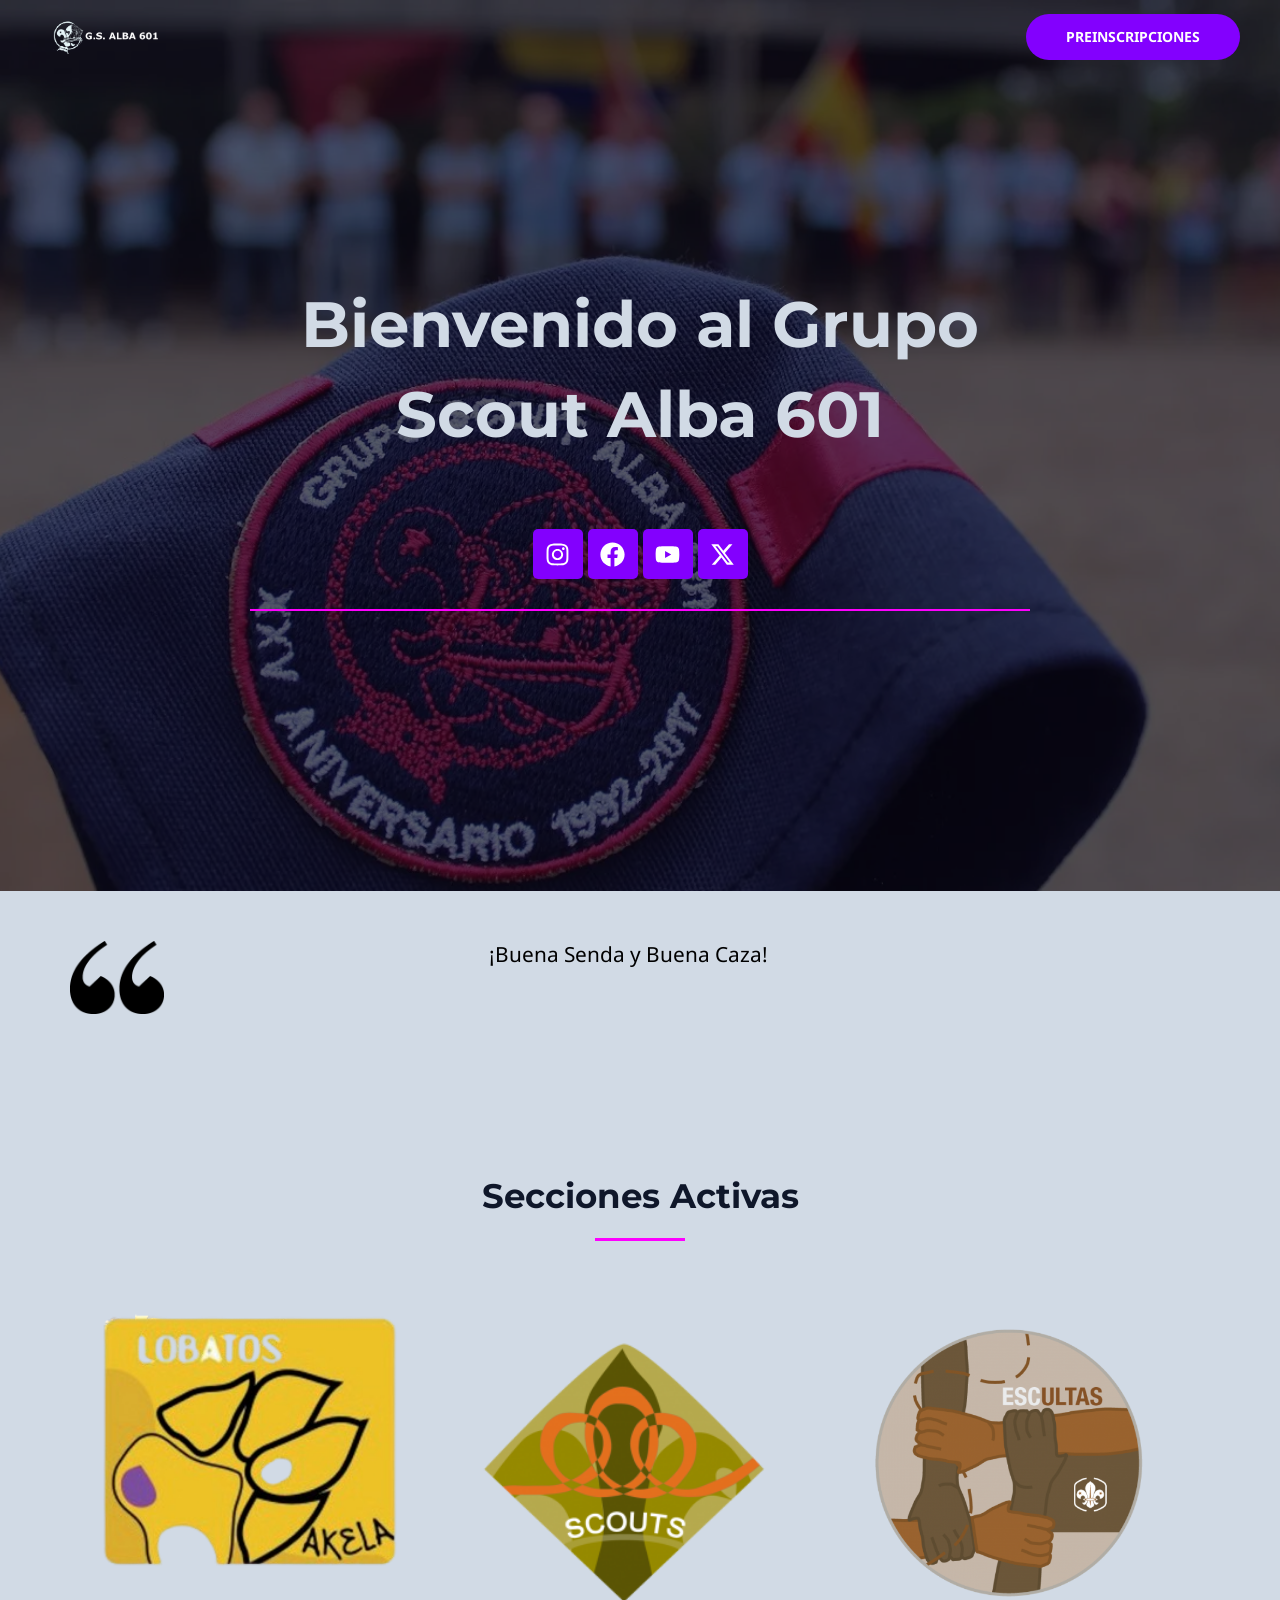
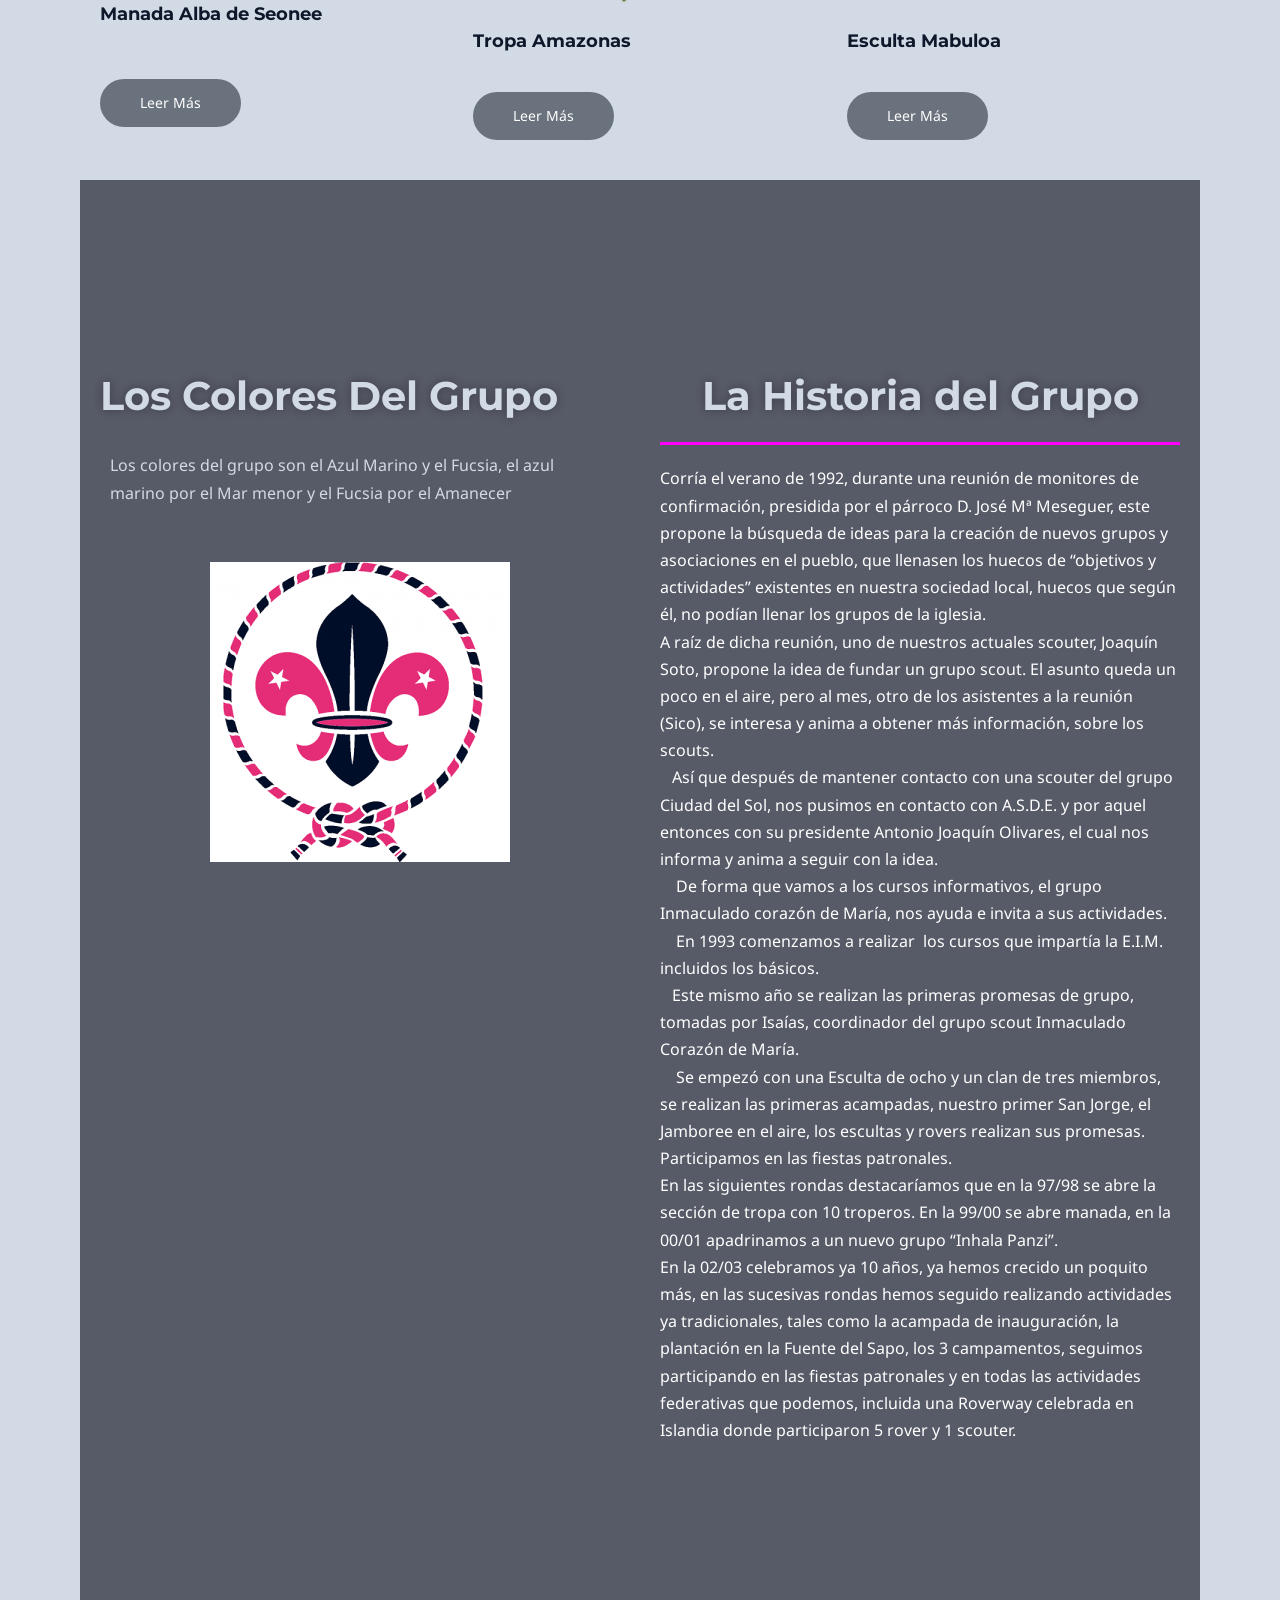
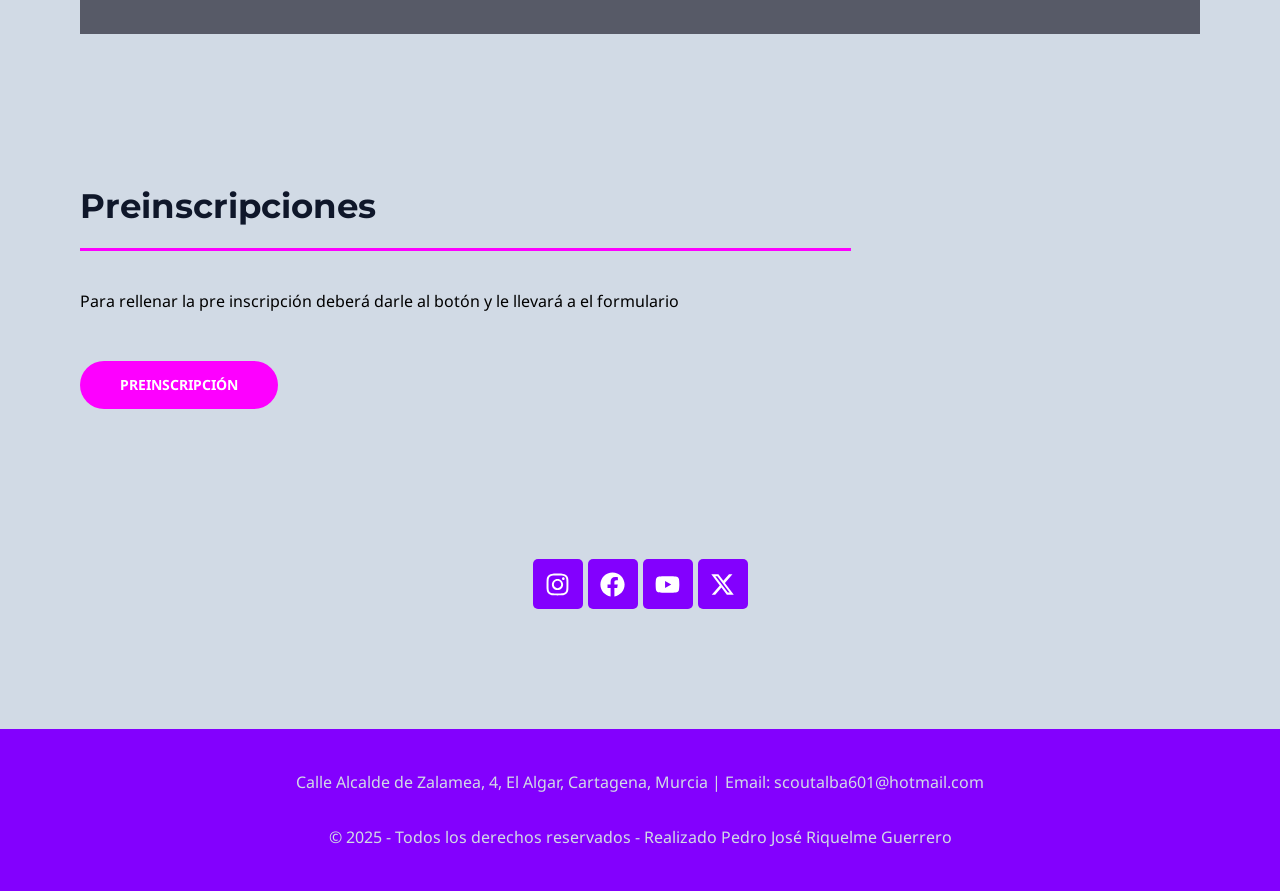
==== commit e23750df: "Initial commit" ====
--- a/index.html
+++ b/index.html
@@ -1,734 +1,4033 @@
-<!doctype html>
+<!DOCTYPE html>
 <html lang="es">
-  <head>
-    <meta charset="UTF-8" />
-    <meta name="viewport" content="width=device-width, initial-scale=1" />
-    <title>Grupo Scout Alba 601 — El Algar, Cartagena</title>
-    <meta
-      name="description"
-      content="Grupo Scout Alba 601 de El Algar (Cartagena). Escultismo para niños y jóvenes de 8 a 17 años desde 1992: Manada Alba de Seonee, Tropa Amazonas y Esculta Mabuloa."
-    />
-    <meta name="theme-color" content="#0b1a2e" />
-    <link
-      rel="icon"
-      href="./images/cropped-LOGO-WEB-1-e1734537390362-1-32x32.png"
-      sizes="32x32"
-    />
-    <link
-      rel="apple-touch-icon"
-      href="./images/cropped-LOGO-WEB-1-e1734537390362-1-180x180.png"
-    />
-    <meta property="og:title" content="Grupo Scout Alba 601" />
-    <meta
-      property="og:description"
-      content="Escultismo en El Algar (Cartagena) desde 1992. ¡Buena senda y buena caza!"
-    />
-    <meta property="og:image" content="./images/2024-12-LOGO-WEB.png" />
-    <meta property="og:type" content="website" />
-    <link
-      rel="preload"
-      href="./assets/fuentes/bricolage-grotesque-latin-wght-normal.woff2"
-      as="font"
-      type="font/woff2"
-      crossorigin
-    />
-    <link rel="stylesheet" href="./assets/estilo.css" />
-  </head>
-
-  <body>
-    <a class="saltar" href="#contenido">Saltar al contenido</a>
-
-    <header class="cabecera">
-      <div class="contenedor cabecera__fila">
-        <a class="cabecera__logo" href="./index.html">
-          <img
-            src="./images/2024-12-LOGO-WEB.png"
-            alt="Grupo Scout Alba 601"
-            width="600"
-            height="210"
-          />
-        </a>
-        <button
-          class="menu-btn"
-          type="button"
-          aria-expanded="false"
-          aria-controls="menu-principal"
-          aria-label="Abrir el menú"
-        >
-          <svg
-            width="20"
-            height="20"
-            viewBox="0 0 24 24"
-            fill="none"
-            stroke="currentColor"
-            stroke-width="2"
-            stroke-linecap="round"
-            aria-hidden="true"
-          >
-            <path d="M3 6h18M3 12h18M3 18h18" />
-          </svg>
-        </button>
-        <nav class="nav" id="menu-principal" aria-label="Menú principal">
-          <a href="#secciones">Secciones</a>
-          <a href="#colores">El grupo</a>
-          <a href="#historia">Historia</a>
-          <a href="./comite/index.html">Comité</a>
-          <a href="#contacto">Contacto</a>
-          <a
-            class="boton boton--fucsia"
-            href="https://forms.gle/SEJvqEN669FUae3N7"
-            target="_blank"
-            rel="noopener"
-            >Preinscripción</a
-          >
-        </nav>
-      </div>
-    </header>
-
-    <main id="contenido">
-      <section class="portada">
-        <img
-          class="portada__foto"
-          src="./images/WhatsApp-Image-2024-12-18-at-16.22.15-scaled.jpeg"
-          alt="Fuego de campamento del Grupo Scout Alba 601"
-          width="1350"
-          height="1800"
-          fetchpriority="high"
-        />
-        <div class="contenedor portada__texto">
-          <p class="etiqueta etiqueta--claro">
-            El Algar · Cartagena · Desde 1992
-          </p>
-          <h1 class="portada__titulo">¡Buena senda y <em>buena caza!</em></h1>
-          <p class="portada__entrada">
-            Bienvenido al Grupo Scout Alba 601. Educamos en el tiempo libre a
-            niños y jóvenes de 8 a 17 años a través del juego, la naturaleza y
-            la vida en equipo.
-          </p>
-          <div class="portada__acciones">
-            <a
-              class="boton boton--fucsia"
-              href="https://forms.gle/SEJvqEN669FUae3N7"
-              target="_blank"
-              rel="noopener"
-              >Rellenar la preinscripción</a
-            >
-            <a class="boton boton--linea" href="#secciones"
-              >Ver las secciones</a
-            >
-          </div>
-        </div>
-        <hr class="horizonte portada__horizonte" />
-      </section>
-
-      <section class="datos">
-        <div class="contenedor datos__fila">
-          <span><strong>3</strong> secciones activas</span>
-          <span><strong>8&nbsp;–&nbsp;17</strong> años</span>
-          <span><strong>1992</strong> año de fundación</span>
-          <span><strong>ASDE</strong> Scouts de España</span>
-        </div>
-      </section>
-
-      <section class="bloque" id="secciones">
-        <div class="contenedor">
-          <div class="bloque__cabeza revela">
-            <p class="etiqueta">Secciones activas</p>
-            <h2>Cada edad, su aventura</h2>
-            <p>
-              El grupo se organiza en tres secciones por edades, cada una con
-              su propio ambiente, su lema y su forma de crecer. Detrás de ellas
-              están los scouters y el comité.
-            </p>
-          </div>
-
-          <div class="rejilla-secciones">
-            <a
-              class="tarjeta revela"
-              style="--acento: var(--manada)"
-              href="./manada%20de%20seonee/index.html"
-            >
-              <img
-                class="tarjeta__foto"
-                src="./manada%20de%20seonee/images/foto%20manada.jpg"
-                alt="Lobatos y lobeznas de la Manada Alba de Seonee"
-                loading="lazy"
-                width="1800"
-                height="1350"
-              />
-              <div class="tarjeta__cuerpo">
-                <img
-                  class="tarjeta__insignia"
-                  src="./images/2024-12-insignia-de-manada.png"
-                  alt=""
-                  loading="lazy"
-                  width="256"
-                  height="222"
-                />
-                <p class="tarjeta__edad">8 a 11 años</p>
-                <h3>Manada Alba de Seonee</h3>
-                <p class="tarjeta__lema">«¡Haremos lo mejor!»</p>
-                <span class="tarjeta__enlace">Conocer la manada →</span>
-              </div>
-            </a>
-
-            <a
-              class="tarjeta revela"
-              style="--acento: var(--tropa)"
-              href="./tropa%20amazonas/index.html"
-            >
-              <img
-                class="tarjeta__foto"
-                src="./tropa%20amazonas/images/foto%20tropa.jpg"
-                alt="Scouts de la Tropa Amazonas"
-                loading="lazy"
-                width="1800"
-                height="1350"
-              />
-              <div class="tarjeta__cuerpo">
-                <img
-                  class="tarjeta__insignia"
-                  src="./images/2024-12-insignia-scout.png"
-                  alt=""
-                  loading="lazy"
-                  width="250"
-                  height="250"
-                />
-                <p class="tarjeta__edad">11 a 14 años</p>
-                <h3>Tropa Amazonas</h3>
-                <p class="tarjeta__lema">«¡Siempre listos!»</p>
-                <span class="tarjeta__enlace">Conocer la tropa →</span>
-              </div>
-            </a>
-
-            <a
-              class="tarjeta revela"
-              style="--acento: var(--esculta)"
-              href="./Esculta%20Mabuloa/index.html"
-            >
-              <img
-                class="tarjeta__foto"
-                src="./Esculta%20Mabuloa/images/foto%20unidad.jpg"
-                alt="Miembros de la Esculta Mabuloa"
-                loading="lazy"
-                width="1800"
-                height="1350"
-              />
-              <div class="tarjeta__cuerpo">
-                <img
-                  class="tarjeta__insignia"
-                  src="./images/2024-12-insignia-escultas.png"
-                  alt=""
-                  loading="lazy"
-                  width="500"
-                  height="500"
-                />
-                <p class="tarjeta__edad">14 a 17 años</p>
-                <h3>Esculta Mabuloa</h3>
-                <p class="tarjeta__lema">«¡Unidad!»</p>
-                <span class="tarjeta__enlace">Conocer la esculta →</span>
-              </div>
-            </a>
-
-            <a
-              class="tarjeta revela"
-              id="scouters"
-              style="--acento: var(--amanecer)"
-              href="./scouters/index.html"
-            >
-              <img
-                class="tarjeta__foto tarjeta__foto--retrato"
-                src="./images/foto-scouters.jpg"
-                alt="Los scouters del Grupo Scout Alba 601"
-                loading="lazy"
-                width="1200"
-                height="1600"
-              />
-              <div class="tarjeta__cuerpo">
-                <img
-                  class="tarjeta__insignia"
-                  src="./images/2024-12-flor-de-lis.png"
-                  alt=""
-                  loading="lazy"
-                  width="300"
-                  height="300"
-                />
-                <p class="tarjeta__edad">Equipo educativo</p>
-                <h3>Scouters</h3>
-                <p class="tarjeta__lema">«Educar jugando, jugar educando»</p>
-                <span class="tarjeta__enlace">Conocer a los scouters →</span>
-              </div>
-            </a>
-
-            <a
-              class="tarjeta revela"
-              id="comite"
-              style="--acento: #6b3fa0"
-              href="./comite/index.html"
-            >
-              <img
-                class="tarjeta__foto tarjeta__foto--retrato"
-                src="./images/comite.jpg"
-                alt="Integrantes del comité del Grupo Scout Alba 601"
-                loading="lazy"
-                width="1200"
-                height="1600"
-              />
-              <div class="tarjeta__cuerpo">
-                <img
-                  class="tarjeta__insignia"
-                  src="./images/insignia-comite.png"
-                  alt=""
-                  loading="lazy"
-                  width="500"
-                  height="500"
-                />
-                <p class="tarjeta__edad">Logística y apoyo</p>
-                <h3>Comité</h3>
-                <p class="tarjeta__lema">«¡Pá lo que haga falta!»</p>
-                <span class="tarjeta__enlace">Conocer el comité →</span>
-              </div>
-            </a>
-          </div>
-        </div>
-      </section>
-
-      <hr class="horizonte horizonte--suave" />
-
-      <section class="bloque bloque--niebla" id="colores">
-        <div class="contenedor colores">
-          <div class="revela">
-            <p class="etiqueta">Los colores del grupo</p>
-            <h2>El mar, la alegría y la juventud</h2>
-            <p>
-              Los colores del grupo son el azul marino y el fucsia: el azul
-              marino por el mar que nos rodea y el fucsia por la alegría y la
-              juventud.
-            </p>
-            <div class="muestras">
-              <div class="muestra muestra--mar">
-                <strong>Azul marino</strong>
-                <span>Por el Mar que nos rodea</span>
-              </div>
-              <div class="muestra muestra--amanecer">
-                <strong>Fucsia</strong>
-                <span>Por la alegría y la juventud</span>
-              </div>
-            </div>
-          </div>
-          <div class="revela">
-            <img
-              class="colores__panoleta"
-              src="./images/panoleta25aniversario.webp"
-              alt="Pañoleta del grupo con la insignia del XXV aniversario, 1992-2017"
-              loading="lazy"
-              width="1810"
-              height="837"
-            />
-          </div>
-        </div>
-      </section>
-
-      <section class="bloque" id="historia">
-        <div class="contenedor">
-          <div class="bloque__cabeza revela">
-            <p class="etiqueta">La historia del grupo</p>
-            <h2>De una reunión de 1992 a hoy</h2>
-          </div>
-
-          <div class="historia">
-            <article class="hito revela">
-              <p class="hito__anio">1992</p>
-              <div class="hito__texto">
-                <p>
-                  Corría el verano de 1992, durante una reunión de monitores de
-                  confirmación, presidida por el párroco D. José Mª Meseguer,
-                  este propone la búsqueda de ideas para la creación de nuevos
-                  grupos y asociaciones en el pueblo, que llenasen los huecos de
-                  «objetivos y actividades» existentes en nuestra sociedad
-                  local, huecos que según él, no podían llenar los grupos de la
-                  iglesia.
-                </p>
-                <p>
-                  A raíz de dicha reunión, uno de nuestros actuales scouter,
-                  Joaquín Soto, propone la idea de fundar un grupo scout. El
-                  asunto queda un poco en el aire, pero al mes, otro de los
-                  asistentes a la reunión (Sico), se interesa y anima a obtener
-                  más información sobre los scouts.
-                </p>
-              </div>
-            </article>
-
-            <article class="hito revela">
-              <p class="hito__anio">1992 — 1993</p>
-              <div class="hito__texto">
-                <p>
-                  Así que después de mantener contacto con una scouter del grupo
-                  Ciudad del Sol, nos pusimos en contacto con A.S.D.E. y por
-                  aquel entonces con su presidente Antonio Joaquín Olivares, el
-                  cual nos informa y anima a seguir con la idea.
-                </p>
-                <p>
-                  De forma que vamos a los cursos informativos; el grupo
-                  Inmaculado Corazón de María nos ayuda e invita a sus
-                  actividades.
-                </p>
-              </div>
-            </article>
-
-            <article class="hito revela">
-              <p class="hito__anio">1993</p>
-              <div class="hito__texto">
-                <p>
-                  En 1993 comenzamos a realizar los cursos que impartía la
-                  E.I.M., incluidos los básicos. Este mismo año se realizan las
-                  primeras promesas de grupo, tomadas por Isaías, coordinador
-                  del grupo scout Inmaculado Corazón de María.
-                </p>
-                <p>
-                  Se empezó con una Esculta de ocho y un clan de tres miembros;
-                  se realizan las primeras acampadas, nuestro primer San Jorge,
-                  el Jamboree en el aire, y los escultas y rovers realizan sus
-                  promesas. Participamos en las fiestas patronales.
-                </p>
-              </div>
-            </article>
-
-            <article class="hito revela">
-              <p class="hito__anio">1997 — 2001</p>
-              <div class="hito__texto">
-                <p>
-                  En las siguientes rondas destacaríamos que en la 97/98 se abre
-                  la sección de tropa con 10 troperos. En la 99/00 se abre
-                  manada y en la 00/01 apadrinamos a un nuevo grupo, «Inhala
-                  Panzi».
-                </p>
-              </div>
-            </article>
-
-            <article class="hito revela">
-              <p class="hito__anio">2002 — 2021</p>
-              <div class="hito__texto">
-                <p>
-                  En la 02/03 celebramos ya 10 años; ya hemos crecido un poquito
-                  más. En las sucesivas rondas hemos seguido realizando
-                  actividades ya tradicionales, tales como la acampada de
-                  inauguración, la plantación en la Fuente del Sapo y los 3
-                  campamentos. Seguimos participando en las fiestas patronales y
-                  en todas las actividades federativas que podemos, incluida una
-                  Roverway celebrada en Islandia donde participaron 5 rover y 1
-                  scouter.
-                </p>
-              </div>
-            </article>
-            <article class="hito revela">
-              <p class="hito__anio">2022 — 2023</p>
-              <div class="hito__texto">
-                <p>
-                  Durante la ronda 2022/2023 el Grupo Scout Alba 601 celebró su
-                  30.º aniversario, conmemorando tres décadas de escultismo,
-                  educación en valores y servicio a la comunidad.
-                </p>
-              </div>
-            </article>
-            <article class="hito revela">
-              <p class="hito__anio">2023 — 2024</p>
-              <div class="hito__texto">
-                <p>
-                  Por primera vez el grupo participó en el Concurso de la
-                  Canción Scout del Festijorge con la canción
-                  <strong>«La Huella de Akela»</strong>, viviendo una
-                  experiencia inolvidable.
-                </p>
-              </div>
-            </article>
-            <article class="hito revela">
-              <p class="hito__anio">2026</p>
-              <div class="hito__texto">
-                <p>
-                  El grupo continúa creciendo, consolidando sus secciones y
-                  aumentando la participación en actividades federativas, de
-                  servicio y campamentos. Se impulsa además la modernización de
-                  la comunicación del grupo mediante una nueva página web y una
-                  mayor presencia digital.
-                </p>
-                <p>
-                  Equipo de coordinación:
-                  <strong>Domingo Hernández Conesa</strong> (Coordinador de
-                  Grupo),
-                  <strong>Pedro José Riquelme Guerrero</strong> (Coordinador de
-                  Manada), <strong>Laura Campillo Carmona</strong> (Coordinadora
-                  de Tropa) y
-                  <strong>Domingo Hernández Conesa</strong> (Coordinador de
-                  Esculta).
-                </p>
-              </div>
-            </article>
-          </div>
-        </div>
-      </section>
-
-      <section class="bloque bloque--noche">
-        <div class="contenedor">
-          <div class="instagram revela">
-            <div>
-              <p class="etiqueta etiqueta--claro">Nuestro Instagram</p>
-              <p class="instagram__cuenta">@gsalba601</p>
-              <p style="margin: 0.6rem 0 0">
-                El día a día del grupo: acampadas, reuniones, campamentos y
-                fiestas.
-              </p>
-            </div>
-            <a
-              class="boton boton--fucsia"
-              href="https://www.instagram.com/gsalba601/"
-              target="_blank"
-              rel="noopener"
-              >Ver en Instagram</a
-            >
-          </div>
-        </div>
-      </section>
-
-      <hr class="horizonte" />
-
-      <section class="bloque llamada" id="preinscripciones">
-        <div class="contenedor">
-          <div class="revela">
-            <p class="etiqueta etiqueta--claro">Preinscripciones</p>
-            <h2>¿Quieres formar parte del grupo?</h2>
-            <p>
-              Para rellenar la preinscripción solo tienes que pulsar el botón:
-              te llevará al formulario. Si tienes cualquier duda, escríbenos a
-              nuestro correo y te contamos cómo funciona el grupo.
-            </p>
-            <div class="portada__acciones">
-              <a
-                class="boton boton--fucsia"
-                href="https://forms.gle/SEJvqEN669FUae3N7"
-                target="_blank"
-                rel="noopener"
-                >Ir al formulario</a
-              >
-              <a
-                class="boton boton--linea"
-                href="mailto:scoutalba601@hotmail.com"
-                >Escribirnos</a
-              >
-            </div>
-          </div>
-        </div>
-      </section>
-    </main>
-
-    <footer class="pie" id="contacto">
-      <div class="contenedor">
-        <div class="pie__rejilla">
-          <div>
-            <img
-              class="pie__logo"
-              src="./images/2024-12-LOGO-WEB.png"
-              alt="Grupo Scout Alba 601"
-              width="600"
-              height="210"
-              loading="lazy"
-            />
-            <p>
-              Asociación Grupo Scout Alba 601<br />Miembro de ASDE — Scouts de
-              España
-            </p>
-            <div class="redes">
-              <a
-                href="https://www.instagram.com/gsalba601?igsh=bjk0ZXlpY3FydnV0"
-                target="_blank"
-                rel="noopener"
-                aria-label="Instagram"
-              >
-                <svg
-                  viewBox="0 0 24 24"
-                  fill="none"
-                  stroke="currentColor"
-                  stroke-width="1.9"
-                  aria-hidden="true"
-                >
-                  <rect x="3" y="3" width="18" height="18" rx="5" />
-                  <circle cx="12" cy="12" r="4.1" />
-                  <circle
-                    cx="17.3"
-                    cy="6.7"
-                    r="1.15"
-                    fill="currentColor"
-                    stroke="none"
-                  />
-                </svg>
-              </a>
-              <a
-                href="https://www.facebook.com/share/15bXGEmCcB/?mibextid=wwXIfr"
-                target="_blank"
-                rel="noopener"
-                aria-label="Facebook"
-              >
-                <svg viewBox="0 0 24 24" fill="currentColor" aria-hidden="true">
-                  <path
-                    d="M13.6 22v-8.2h2.8l.42-3.2h-3.22V8.55c0-.93.26-1.56 1.6-1.56h1.71V4.13c-.3-.04-1.31-.13-2.5-.13-2.47 0-4.16 1.5-4.16 4.27v2.33H7.4v3.2h2.85V22h3.35z"
-                  />
-                </svg>
-              </a>
-              <a
-                href="https://www.youtube.com/@gruposcoutalba6013"
-                target="_blank"
-                rel="noopener"
-                aria-label="YouTube"
-              >
-                <svg viewBox="0 0 24 24" fill="currentColor" aria-hidden="true">
-                  <path
-                    d="M22.5 7.3a2.75 2.75 0 0 0-1.93-1.95C18.85 4.9 12 4.9 12 4.9s-6.85 0-8.57.45A2.75 2.75 0 0 0 1.5 7.3C1.05 9.02 1.05 12 1.05 12s0 2.98.45 4.7a2.75 2.75 0 0 0 1.93 1.95c1.72.45 8.57.45 8.57.45s6.85 0 8.57-.45a2.75 2.75 0 0 0 1.93-1.95c.45-1.72.45-4.7.45-4.7s0-2.98-.45-4.7zM9.9 15.3V8.7l5.7 3.3-5.7 3.3z"
-                  />
-                </svg>
-              </a>
-              <a
-                href="https://x.com/gruposcoutalba?s=11&amp;t=n7w60iUgNT3MsKyUaM8Eiw"
-                target="_blank"
-                rel="noopener"
-                aria-label="X"
-              >
-                <svg viewBox="0 0 24 24" fill="currentColor" aria-hidden="true">
-                  <path
-                    d="M18.24 3h3.3l-7.2 8.23L22.8 21h-6.63l-4.6-6.02L6.3 21H3l7.7-8.8L2.7 3h6.8l4.16 5.5L18.24 3zm-1.16 16.03h1.83L7.02 4.87H5.06l12.02 14.16z"
-                  />
-                </svg>
-              </a>
-            </div>
-          </div>
-
-          <div>
-            <h4>Dónde estamos</h4>
-            <ul>
-              <li>Calle Alcalde de Zalamea, 4</li>
-              <li>El Algar, Cartagena (Murcia)</li>
-              <li>
-                <a href="mailto:scoutalba601@hotmail.com"
-                  >scoutalba601@hotmail.com</a
-                >
-              </li>
-            </ul>
-          </div>
-
-          <div>
-            <h4>Secciones</h4>
-            <ul>
-              <li>
-                <a href="./manada%20de%20seonee/index.html"
-                  >Manada Alba de Seonee</a
-                >
-              </li>
-              <li>
-                <a href="./tropa%20amazonas/index.html">Tropa Amazonas</a>
-              </li>
-              <li>
-                <a href="./Esculta%20Mabuloa/index.html">Esculta Mabuloa</a>
-              </li>
-              <li><a href="./scouters/index.html">Scouters</a></li>
-              <li><a href="./comite/index.html">Comité</a></li>
-              <li>
-                <a
-                  href="https://forms.gle/SEJvqEN669FUae3N7"
-                  target="_blank"
-                  rel="noopener"
-                  >Preinscripciones</a
-                >
-              </li>
-            </ul>
-          </div>
-        </div>
-
-        <div class="pie__legal">
-          <details>
-            <summary>Información sobre protección de datos (RGPD)</summary>
-            <p>
-              En aras a dar cumplimiento al Reglamento (UE) 2016/679 del
-              Parlamento Europeo y del Consejo, de 27 de abril de 2016, relativo
-              a la protección de las personas físicas en lo que respecta al
-              tratamiento de datos personales y a la libre circulación de estos
-              datos, y siguiendo las Recomendaciones e Instrucciones emitidas
-              por la Agencia Española de Protección de Datos (A.E.P.D.), SE
-              INFORMA:
-            </p>
-            <ul>
-              <li>
-                Los datos de carácter personal solicitados y facilitados por
-                usted son incorporados a un fichero de titularidad privada cuyo
-                responsable y único destinatario es Asociación Grupo Scout Alba
-                601.
-              </li>
-              <li>
-                Solo serán solicitados aquellos datos estrictamente necesarios
-                para prestar adecuadamente los servicios solicitados, pudiendo
-                ser necesario recoger datos de contacto de terceros, tales como
-                representantes legales, tutores o personas a cargo designadas
-                por los mismos.
-              </li>
-              <li>
-                Todos los datos recogidos cuentan con el compromiso de
-                confidencialidad, con las medidas de seguridad establecidas
-                legalmente, y bajo ningún concepto son cedidos o tratados por
-                terceras personas, físicas o jurídicas, sin el previo
-                consentimiento del asociado, tutor o representante legal, salvo
-                en aquellos casos en los que fuere imprescindible para la
-                correcta prestación del servicio.
-              </li>
-              <li>
-                Una vez finalizada la relación entre la asociación y el
-                asociado, los datos serán archivados y conservados durante un
-                periodo de tiempo mínimo de 5 años desde la última visita, tras
-                lo cual seguirán archivados o, en su defecto, serán devueltos
-                íntegramente al autorizado legal.
-              </li>
-              <li>
-                Los datos que facilito serán incluidos en el fichero de la
-                Asociación Grupo Scout Alba 601, con la finalidad de gestión del
-                tratamiento médico, emisión de facturas, contacto…, manifiesto
-                mi consentimiento. También se me ha informado de la posibilidad
-                de ejercitar los derechos de acceso, rectificación, cancelación
-                y oposición, indicándolo por escrito a
-                <a href="mailto:scoutalba601@hotmail.com"
-                  >scoutalba601@hotmail.com</a
-                >.
-              </li>
-            </ul>
-          </details>
-          <p style="margin: 0">
-            © 2026 Grupo Scout Alba 601 · Realizado por Pedro José Riquelme
-            Guerrero
-          </p>
-        </div>
-      </div>
-    </footer>
-
-    <div
-      class="aviso"
-      role="dialog"
-      aria-label="Aviso de protección de datos"
-      hidden
-    >
-      <p>
-        Este sitio trata tus datos conforme al RGPD. Puedes leer la información
-        completa en el apartado de protección de datos del pie de página.
-      </p>
-      <div style="display: flex; gap: 0.6rem; flex-wrap: wrap">
-        <button class="boton boton--marino" type="button" data-aviso="aceptar">
-          Aceptar
-        </button>
-        <button
-          class="boton boton--linea-oscura"
-          type="button"
-          data-aviso="rechazar"
-        >
-          Rechazar
-        </button>
-      </div>
-    </div>
-
-    <script src="./assets/guion.js" defer></script>
-  </body>
-</html>
+
+<head>
+    <meta charset="UTF-8">
+    <meta name="viewport" content="width=device-width, initial-scale=1">
+    <link rel="icon" href="./images/LOGO GRUPO SIN FONDO.png" type="image/x-icon"> <!-- Asegúrate de que la ruta sea correcta -->
+    <title>Grupo Scout Alba 601</title>
+	<meta name='robots' content='max-image-preview:large' />
+	<style>
+		img:is([sizes="auto" i], [sizes^="auto," i]) {
+			contain-intrinsic-size: 3000px 1500px
+		}
+	</style>
+	<link rel='dns-prefetch' href='//fonts.googleapis.com' />
+	<link rel='stylesheet' id='astra-theme-css-css' href='./css/astra-assets-css-minified-main.min.css' media='all' />
+	<style id='astra-theme-css-inline-css'>
+		:root {
+			--ast-post-nav-space: 0;
+			--ast-container-default-xlg-padding: 6.67em;
+			--ast-container-default-lg-padding: 5.67em;
+			--ast-container-default-slg-padding: 4.34em;
+			--ast-container-default-md-padding: 3.34em;
+			--ast-container-default-sm-padding: 6.67em;
+			--ast-container-default-xs-padding: 2.4em;
+			--ast-container-default-xxs-padding: 1.4em;
+			--ast-code-block-background: #EEEEEE;
+			--ast-comment-inputs-background: #FAFAFA;
+			--ast-normal-container-width: 1200px;
+			--ast-narrow-container-width: 750px;
+			--ast-blog-title-font-weight: normal;
+			--ast-blog-meta-weight: inherit;
+		}
+
+		html {
+			font-size: 100%;
+		}
+
+		a,
+		.page-title {
+			color: var(--ast-global-color-0);
+		}
+
+		a:hover,
+		a:focus {
+			color: var(--ast-global-color-1);
+		}
+
+		body,
+		button,
+		input,
+		select,
+		textarea,
+		.ast-button,
+		.ast-custom-button {
+			font-family: 'Noto Sans', sans-serif;
+			font-weight: 400;
+			font-size: 16px;
+			font-size: 1rem;
+			line-height: var(--ast-body-line-height, 1.7em);
+		}
+
+		blockquote {
+			color: var(--ast-global-color-3);
+		}
+
+		h1,
+		.entry-content h1,
+		h2,
+		.entry-content h2,
+		h3,
+		.entry-content h3,
+		h4,
+		.entry-content h4,
+		h5,
+		.entry-content h5,
+		h6,
+		.entry-content h6,
+		.site-title,
+		.site-title a {
+			font-family: 'Montserrat', sans-serif;
+			font-weight: 700;
+		}
+
+		.site-title {
+			font-size: 22px;
+			font-size: 1.375rem;
+			display: none;
+		}
+
+		header .custom-logo-link img {
+			max-width: 120px;
+			width: 120px;
+		}
+
+		.astra-logo-svg {
+			width: 120px;
+		}
+
+		.site-header .site-description {
+			font-size: 15px;
+			font-size: 0.9375rem;
+			display: none;
+		}
+
+		.entry-title {
+			font-size: 30px;
+			font-size: 1.875rem;
+		}
+
+		.archive .ast-article-post .ast-article-inner,
+		.blog .ast-article-post .ast-article-inner,
+		.archive .ast-article-post .ast-article-inner:hover,
+		.blog .ast-article-post .ast-article-inner:hover {
+			overflow: hidden;
+		}
+
+		h1,
+		.entry-content h1 {
+			font-size: 64px;
+			font-size: 4rem;
+			font-family: 'Montserrat', sans-serif;
+			line-height: 1.4em;
+		}
+
+		h2,
+		.entry-content h2 {
+			font-size: 34px;
+			font-size: 2.125rem;
+			font-family: 'Montserrat', sans-serif;
+			line-height: 1.3em;
+		}
+
+		h3,
+		.entry-content h3 {
+			font-size: 24px;
+			font-size: 1.5rem;
+			font-family: 'Montserrat', sans-serif;
+			line-height: 1.3em;
+		}
+
+		h4,
+		.entry-content h4 {
+			font-size: 20px;
+			font-size: 1.25rem;
+			line-height: 1.2em;
+			font-family: 'Montserrat', sans-serif;
+		}
+
+		h5,
+		.entry-content h5 {
+			font-size: 18px;
+			font-size: 1.125rem;
+			line-height: 1.2em;
+			font-family: 'Montserrat', sans-serif;
+		}
+
+		h6,
+		.entry-content h6 {
+			font-size: 15px;
+			font-size: 0.9375rem;
+			line-height: 1.25em;
+			font-family: 'Montserrat', sans-serif;
+		}
+
+		::selection {
+			background-color: var(--ast-global-color-0);
+			color: #ffffff;
+		}
+
+		body,
+		h1,
+		.entry-title a,
+		.entry-content h1,
+		h2,
+		.entry-content h2,
+		h3,
+		.entry-content h3,
+		h4,
+		.entry-content h4,
+		h5,
+		.entry-content h5,
+		h6,
+		.entry-content h6 {
+			color: var(--ast-global-color-3);
+		}
+
+		.tagcloud a:hover,
+		.tagcloud a:focus,
+		.tagcloud a.current-item {
+			color: #ffffff;
+			border-color: var(--ast-global-color-0);
+			background-color: var(--ast-global-color-0);
+		}
+
+		input:focus,
+		input[type="text"]:focus,
+		input[type="email"]:focus,
+		input[type="url"]:focus,
+		input[type="password"]:focus,
+		input[type="reset"]:focus,
+		input[type="search"]:focus,
+		textarea:focus {
+			border-color: var(--ast-global-color-0);
+		}
+
+		input[type="radio"]:checked,
+		input[type=reset],
+		input[type="checkbox"]:checked,
+		input[type="checkbox"]:hover:checked,
+		input[type="checkbox"]:focus:checked,
+		input[type=range]::-webkit-slider-thumb {
+			border-color: var(--ast-global-color-0);
+			background-color: var(--ast-global-color-0);
+			box-shadow: none;
+		}
+
+		.site-footer a:hover+.post-count,
+		.site-footer a:focus+.post-count {
+			background: var(--ast-global-color-0);
+			border-color: var(--ast-global-color-0);
+		}
+
+		.single .nav-links .nav-previous,
+		.single .nav-links .nav-next {
+			color: var(--ast-global-color-0);
+		}
+
+		.entry-meta,
+		.entry-meta * {
+			line-height: 1.45;
+			color: var(--ast-global-color-0);
+		}
+
+		.entry-meta a:not(.ast-button):hover,
+		.entry-meta a:not(.ast-button):hover *,
+		.entry-meta a:not(.ast-button):focus,
+		.entry-meta a:not(.ast-button):focus *,
+		.page-links>.page-link,
+		.page-links .page-link:hover,
+		.post-navigation a:hover {
+			color: var(--ast-global-color-1);
+		}
+
+		#cat option,
+		.secondary .calendar_wrap thead a,
+		.secondary .calendar_wrap thead a:visited {
+			color: var(--ast-global-color-0);
+		}
+
+		.secondary .calendar_wrap #today,
+		.ast-progress-val span {
+			background: var(--ast-global-color-0);
+		}
+
+		.secondary a:hover+.post-count,
+		.secondary a:focus+.post-count {
+			background: var(--ast-global-color-0);
+			border-color: var(--ast-global-color-0);
+		}
+
+		.calendar_wrap #today>a {
+			color: #ffffff;
+		}
+
+		.page-links .page-link,
+		.single .post-navigation a {
+			color: var(--ast-global-color-0);
+		}
+
+		.ast-search-menu-icon .search-form button.search-submit {
+			padding: 0 4px;
+		}
+
+		.ast-search-menu-icon form.search-form {
+			padding-right: 0;
+		}
+
+		.ast-search-menu-icon.slide-search input.search-field {
+			width: 0;
+		}
+
+		.ast-header-search .ast-search-menu-icon.ast-dropdown-active .search-form,
+		.ast-header-search .ast-search-menu-icon.ast-dropdown-active .search-field:focus {
+			transition: all 0.2s;
+		}
+
+		.search-form input.search-field:focus {
+			outline: none;
+		}
+
+		.wp-block-latest-posts>li>a {
+			color: var(--ast-global-color-2);
+		}
+
+		.widget-title,
+		.widget .wp-block-heading {
+			font-size: 22px;
+			font-size: 1.375rem;
+			color: var(--ast-global-color-3);
+		}
+
+		.ast-search-menu-icon.slide-search a:focus-visible:focus-visible,
+		.astra-search-icon:focus-visible,
+		#close:focus-visible,
+		a:focus-visible,
+		.ast-menu-toggle:focus-visible,
+		.site .skip-link:focus-visible,
+		.wp-block-loginout input:focus-visible,
+		.wp-block-search.wp-block-search__button-inside .wp-block-search__inside-wrapper,
+		.ast-header-navigation-arrow:focus-visible,
+		.woocommerce .wc-proceed-to-checkout>.checkout-button:focus-visible,
+		.woocommerce .woocommerce-MyAccount-navigation ul li a:focus-visible,
+		.ast-orders-table__row .ast-orders-table__cell:focus-visible,
+		.woocommerce .woocommerce-order-details .order-again>.button:focus-visible,
+		.woocommerce .woocommerce-message a.button.wc-forward:focus-visible,
+		.woocommerce #minus_qty:focus-visible,
+		.woocommerce #plus_qty:focus-visible,
+		a#ast-apply-coupon:focus-visible,
+		.woocommerce .woocommerce-info a:focus-visible,
+		.woocommerce .astra-shop-summary-wrap a:focus-visible,
+		.woocommerce a.wc-forward:focus-visible,
+		#ast-apply-coupon:focus-visible,
+		.woocommerce-js .woocommerce-mini-cart-item a.remove:focus-visible,
+		#close:focus-visible,
+		.button.search-submit:focus-visible,
+		#search_submit:focus,
+		.normal-search:focus-visible,
+		.ast-header-account-wrap:focus-visible,
+		.woocommerce .ast-on-card-button.ast-quick-view-trigger:focus {
+			outline-style: dotted;
+			outline-color: inherit;
+			outline-width: thin;
+		}
+
+		input:focus,
+		input[type="text"]:focus,
+		input[type="email"]:focus,
+		input[type="url"]:focus,
+		input[type="password"]:focus,
+		input[type="reset"]:focus,
+		input[type="search"]:focus,
+		input[type="number"]:focus,
+		textarea:focus,
+		.wp-block-search__input:focus,
+		[data-section="section-header-mobile-trigger"] .ast-button-wrap .ast-mobile-menu-trigger-minimal:focus,
+		.ast-mobile-popup-drawer.active .menu-toggle-close:focus,
+		.woocommerce-ordering select.orderby:focus,
+		#ast-scroll-top:focus,
+		#coupon_code:focus,
+		.woocommerce-page #comment:focus,
+		.woocommerce #reviews #respond input#submit:focus,
+		.woocommerce a.add_to_cart_button:focus,
+		.woocommerce .button.single_add_to_cart_button:focus,
+		.woocommerce .woocommerce-cart-form button:focus,
+		.woocommerce .woocommerce-cart-form__cart-item .quantity .qty:focus,
+		.woocommerce .woocommerce-billing-fields .woocommerce-billing-fields__field-wrapper .woocommerce-input-wrapper>.input-text:focus,
+		.woocommerce #order_comments:focus,
+		.woocommerce #place_order:focus,
+		.woocommerce .woocommerce-address-fields .woocommerce-address-fields__field-wrapper .woocommerce-input-wrapper>.input-text:focus,
+		.woocommerce .woocommerce-MyAccount-content form button:focus,
+		.woocommerce .woocommerce-MyAccount-content .woocommerce-EditAccountForm .woocommerce-form-row .woocommerce-Input.input-text:focus,
+		.woocommerce .ast-woocommerce-container .woocommerce-pagination ul.page-numbers li a:focus,
+		body #content .woocommerce form .form-row .select2-container--default .select2-selection--single:focus,
+		#ast-coupon-code:focus,
+		.woocommerce.woocommerce-js .quantity input[type=number]:focus,
+		.woocommerce-js .woocommerce-mini-cart-item .quantity input[type=number]:focus,
+		.woocommerce p#ast-coupon-trigger:focus {
+			border-style: dotted;
+			border-color: inherit;
+			border-width: thin;
+		}
+
+		input {
+			outline: none;
+		}
+
+		.site-logo-img img {
+			transition: all 0.2s linear;
+		}
+
+		body .ast-oembed-container * {
+			position: absolute;
+			top: 0;
+			width: 100%;
+			height: 100%;
+			left: 0;
+		}
+
+		body .wp-block-embed-pocket-casts .ast-oembed-container * {
+			position: unset;
+		}
+
+		.ast-single-post-featured-section+article {
+			margin-top: 2em;
+		}
+
+		.site-content .ast-single-post-featured-section img {
+			width: 100%;
+			overflow: hidden;
+			object-fit: cover;
+		}
+
+		.site>.ast-single-related-posts-container {
+			margin-top: 0;
+		}
+
+		@media (min-width: 922px) {
+			.ast-desktop .ast-container--narrow {
+				max-width: var(--ast-narrow-container-width);
+				margin: 0 auto;
+			}
+		}
+
+		.ast-page-builder-template .hentry {
+			margin: 0;
+		}
+
+		.ast-page-builder-template .site-content>.ast-container {
+			max-width: 100%;
+			padding: 0;
+		}
+
+		.ast-page-builder-template .site .site-content #primary {
+			padding: 0;
+			margin: 0;
+		}
+
+		.ast-page-builder-template .no-results {
+			text-align: center;
+			margin: 4em auto;
+		}
+
+		.ast-page-builder-template .ast-pagination {
+			padding: 2em;
+		}
+
+		.ast-page-builder-template .entry-header.ast-no-title.ast-no-thumbnail {
+			margin-top: 0;
+		}
+
+		.ast-page-builder-template .entry-header.ast-header-without-markup {
+			margin-top: 0;
+			margin-bottom: 0;
+		}
+
+		.ast-page-builder-template .entry-header.ast-no-title.ast-no-meta {
+			margin-bottom: 0;
+		}
+
+		.ast-page-builder-template.single .post-navigation {
+			padding-bottom: 2em;
+		}
+
+		.ast-page-builder-template.single-post .site-content>.ast-container {
+			max-width: 100%;
+		}
+
+		.ast-page-builder-template .entry-header {
+			margin-top: 4em;
+			margin-left: auto;
+			margin-right: auto;
+			padding-left: 20px;
+			padding-right: 20px;
+		}
+
+		.single.ast-page-builder-template .entry-header {
+			padding-left: 20px;
+			padding-right: 20px;
+		}
+
+		.ast-page-builder-template .ast-archive-description {
+			margin: 4em auto 0;
+			padding-left: 20px;
+			padding-right: 20px;
+		}
+
+		.ast-page-builder-template.ast-no-sidebar .entry-content .alignwide {
+			margin-left: 0;
+			margin-right: 0;
+		}
+
+		@media (max-width:921.9px) {
+			#ast-desktop-header {
+				display: none;
+			}
+		}
+
+		@media (min-width:922px) {
+			#ast-mobile-header {
+				display: none;
+			}
+		}
+
+		.wp-block-buttons.aligncenter {
+			justify-content: center;
+		}
+
+		.wp-block-buttons .wp-block-button.is-style-outline .wp-block-button__link.wp-element-button,
+		.ast-outline-button,
+		.wp-block-uagb-buttons-child .uagb-buttons-repeater.ast-outline-button {
+			border-top-width: 2px;
+			border-right-width: 2px;
+			border-bottom-width: 2px;
+			border-left-width: 2px;
+			font-family: inherit;
+			font-weight: 700;
+			font-size: 14px;
+			font-size: 0.875rem;
+			line-height: 1em;
+			border-top-left-radius: 30px;
+			border-top-right-radius: 30px;
+			border-bottom-right-radius: 30px;
+			border-bottom-left-radius: 30px;
+		}
+
+		.wp-block-button .wp-block-button__link.wp-element-button.is-style-outline:not(.has-background),
+		.wp-block-button.is-style-outline>.wp-block-button__link.wp-element-button:not(.has-background),
+		.ast-outline-button {
+			background-color: transparent;
+		}
+
+		.entry-content[data-ast-blocks-layout]>figure {
+			margin-bottom: 1em;
+		}
+
+		@media (max-width:921px) {
+
+			.ast-separate-container #primary,
+			.ast-separate-container #secondary {
+				padding: 1.5em 0;
+			}
+
+			#primary,
+			#secondary {
+				padding: 1.5em 0;
+				margin: 0;
+			}
+
+			.ast-left-sidebar #content>.ast-container {
+				display: flex;
+				flex-direction: column-reverse;
+				width: 100%;
+			}
+
+			.ast-separate-container .ast-article-post,
+			.ast-separate-container .ast-article-single {
+				padding: 1.5em 2.14em;
+			}
+
+			.ast-author-box img.avatar {
+				margin: 20px 0 0 0;
+			}
+		}
+
+		@media (min-width:922px) {
+
+			.ast-separate-container.ast-right-sidebar #primary,
+			.ast-separate-container.ast-left-sidebar #primary {
+				border: 0;
+			}
+
+			.search-no-results.ast-separate-container #primary {
+				margin-bottom: 4em;
+			}
+		}
+
+		.elementor-button-wrapper .elementor-button {
+			border-style: solid;
+			text-decoration: none;
+			border-top-width: 0;
+			border-right-width: 0;
+			border-left-width: 0;
+			border-bottom-width: 0;
+		}
+
+		body .elementor-button.elementor-size-sm,
+		body .elementor-button.elementor-size-xs,
+		body .elementor-button.elementor-size-md,
+		body .elementor-button.elementor-size-lg,
+		body .elementor-button.elementor-size-xl,
+		body .elementor-button {
+			border-top-left-radius: 30px;
+			border-top-right-radius: 30px;
+			border-bottom-right-radius: 30px;
+			border-bottom-left-radius: 30px;
+			padding-top: 17px;
+			padding-right: 40px;
+			padding-bottom: 17px;
+			padding-left: 40px;
+		}
+
+		.elementor-button-wrapper .elementor-button {
+			border-color: var(--ast-global-color-0);
+			background-color: var(--ast-global-color-0);
+		}
+
+		.elementor-button-wrapper .elementor-button:hover,
+		.elementor-button-wrapper .elementor-button:focus {
+			color: #ffffff;
+			background-color: var(--ast-global-color-1);
+			border-color: var(--ast-global-color-1);
+		}
+
+		.wp-block-button .wp-block-button__link,
+		.elementor-button-wrapper .elementor-button,
+		.elementor-button-wrapper .elementor-button:visited {
+			color: #ffffff;
+		}
+
+		.elementor-button-wrapper .elementor-button {
+			font-weight: 700;
+			font-size: 14px;
+			font-size: 0.875rem;
+			line-height: 1em;
+			text-transform: uppercase;
+		}
+
+		body .elementor-button.elementor-size-sm,
+		body .elementor-button.elementor-size-xs,
+		body .elementor-button.elementor-size-md,
+		body .elementor-button.elementor-size-lg,
+		body .elementor-button.elementor-size-xl,
+		body .elementor-button {
+			font-size: 14px;
+			font-size: 0.875rem;
+		}
+
+		.wp-block-button .wp-block-button__link:hover,
+		.wp-block-button .wp-block-button__link:focus {
+			color: #ffffff;
+			background-color: var(--ast-global-color-1);
+			border-color: var(--ast-global-color-1);
+		}
+
+		.elementor-widget-heading h1.elementor-heading-title {
+			line-height: 1.4em;
+		}
+
+		.elementor-widget-heading h2.elementor-heading-title {
+			line-height: 1.3em;
+		}
+
+		.elementor-widget-heading h3.elementor-heading-title {
+			line-height: 1.3em;
+		}
+
+		.elementor-widget-heading h4.elementor-heading-title {
+			line-height: 1.2em;
+		}
+
+		.elementor-widget-heading h5.elementor-heading-title {
+			line-height: 1.2em;
+		}
+
+		.elementor-widget-heading h6.elementor-heading-title {
+			line-height: 1.25em;
+		}
+
+		.wp-block-button .wp-block-button__link,
+		.wp-block-search .wp-block-search__button,
+		body .wp-block-file .wp-block-file__button {
+			border-color: var(--ast-global-color-0);
+			background-color: var(--ast-global-color-0);
+			color: #ffffff;
+			font-family: inherit;
+			font-weight: 700;
+			line-height: 1em;
+			text-transform: uppercase;
+			font-size: 14px;
+			font-size: 0.875rem;
+			border-top-left-radius: 30px;
+			border-top-right-radius: 30px;
+			border-bottom-right-radius: 30px;
+			border-bottom-left-radius: 30px;
+			padding-top: 17px;
+			padding-right: 40px;
+			padding-bottom: 17px;
+			padding-left: 40px;
+		}
+
+		.menu-toggle,
+		button,
+		.ast-button,
+		.ast-custom-button,
+		.button,
+		input#submit,
+		input[type="button"],
+		input[type="submit"],
+		input[type="reset"],
+		form[CLASS*="wp-block-search__"].wp-block-search .wp-block-search__inside-wrapper .wp-block-search__button,
+		body .wp-block-file .wp-block-file__button,
+		.woocommerce-js a.button,
+		.woocommerce button.button,
+		.woocommerce .woocommerce-message a.button,
+		.woocommerce #respond input#submit.alt,
+		.woocommerce input.button.alt,
+		.woocommerce input.button,
+		.woocommerce input.button:disabled,
+		.woocommerce input.button:disabled[disabled],
+		.woocommerce input.button:disabled:hover,
+		.woocommerce input.button:disabled[disabled]:hover,
+		.woocommerce #respond input#submit,
+		.woocommerce button.button.alt.disabled,
+		.wc-block-grid__products .wc-block-grid__product .wp-block-button__link,
+		.wc-block-grid__product-onsale,
+		[CLASS*="wc-block"] button,
+		.woocommerce-js .astra-cart-drawer .astra-cart-drawer-content .woocommerce-mini-cart__buttons .button:not(.checkout):not(.ast-continue-shopping),
+		.woocommerce-js .astra-cart-drawer .astra-cart-drawer-content .woocommerce-mini-cart__buttons a.checkout,
+		.woocommerce button.button.alt.disabled.wc-variation-selection-needed,
+		[CLASS*="wc-block"] .wc-block-components-button {
+			border-style: solid;
+			border-top-width: 0;
+			border-right-width: 0;
+			border-left-width: 0;
+			border-bottom-width: 0;
+			color: #ffffff;
+			border-color: var(--ast-global-color-0);
+			background-color: var(--ast-global-color-0);
+			padding-top: 17px;
+			padding-right: 40px;
+			padding-bottom: 17px;
+			padding-left: 40px;
+			font-family: inherit;
+			font-weight: 700;
+			font-size: 14px;
+			font-size: 0.875rem;
+			line-height: 1em;
+			text-transform: uppercase;
+			border-top-left-radius: 30px;
+			border-top-right-radius: 30px;
+			border-bottom-right-radius: 30px;
+			border-bottom-left-radius: 30px;
+		}
+
+		button:focus,
+		.menu-toggle:hover,
+		button:hover,
+		.ast-button:hover,
+		.ast-custom-button:hover .button:hover,
+		.ast-custom-button:hover,
+		input[type=reset]:hover,
+		input[type=reset]:focus,
+		input#submit:hover,
+		input#submit:focus,
+		input[type="button"]:hover,
+		input[type="button"]:focus,
+		input[type="submit"]:hover,
+		input[type="submit"]:focus,
+		form[CLASS*="wp-block-search__"].wp-block-search .wp-block-search__inside-wrapper .wp-block-search__button:hover,
+		form[CLASS*="wp-block-search__"].wp-block-search .wp-block-search__inside-wrapper .wp-block-search__button:focus,
+		body .wp-block-file .wp-block-file__button:hover,
+		body .wp-block-file .wp-block-file__button:focus,
+		.woocommerce-js a.button:hover,
+		.woocommerce button.button:hover,
+		.woocommerce .woocommerce-message a.button:hover,
+		.woocommerce #respond input#submit:hover,
+		.woocommerce #respond input#submit.alt:hover,
+		.woocommerce input.button.alt:hover,
+		.woocommerce input.button:hover,
+		.woocommerce button.button.alt.disabled:hover,
+		.wc-block-grid__products .wc-block-grid__product .wp-block-button__link:hover,
+		[CLASS*="wc-block"] button:hover,
+		.woocommerce-js .astra-cart-drawer .astra-cart-drawer-content .woocommerce-mini-cart__buttons .button:not(.checkout):not(.ast-continue-shopping):hover,
+		.woocommerce-js .astra-cart-drawer .astra-cart-drawer-content .woocommerce-mini-cart__buttons a.checkout:hover,
+		.woocommerce button.button.alt.disabled.wc-variation-selection-needed:hover,
+		[CLASS*="wc-block"] .wc-block-components-button:hover,
+		[CLASS*="wc-block"] .wc-block-components-button:focus {
+			color: #ffffff;
+			background-color: var(--ast-global-color-1);
+			border-color: var(--ast-global-color-1);
+		}
+
+		@media (max-width:921px) {
+			.ast-mobile-header-stack .main-header-bar .ast-search-menu-icon {
+				display: inline-block;
+			}
+
+			.ast-header-break-point.ast-header-custom-item-outside .ast-mobile-header-stack .main-header-bar .ast-search-icon {
+				margin: 0;
+			}
+
+			.ast-comment-avatar-wrap img {
+				max-width: 2.5em;
+			}
+
+			.ast-comment-meta {
+				padding: 0 1.8888em 1.3333em;
+			}
+
+			.ast-separate-container .ast-comment-list li.depth-1 {
+				padding: 1.5em 2.14em;
+			}
+
+			.ast-separate-container .comment-respond {
+				padding: 2em 2.14em;
+			}
+		}
+
+		@media (min-width:544px) {
+			.ast-container {
+				max-width: 100%;
+			}
+		}
+
+		@media (max-width:544px) {
+
+			.ast-separate-container .ast-article-post,
+			.ast-separate-container .ast-article-single,
+			.ast-separate-container .comments-title,
+			.ast-separate-container .ast-archive-description {
+				padding: 1.5em 1em;
+			}
+
+			.ast-separate-container #content .ast-container {
+				padding-left: 0.54em;
+				padding-right: 0.54em;
+			}
+
+			.ast-separate-container .ast-comment-list .bypostauthor {
+				padding: .5em;
+			}
+
+			.ast-search-menu-icon.ast-dropdown-active .search-field {
+				width: 170px;
+			}
+		}
+
+		#ast-mobile-header .ast-site-header-cart-li a {
+			pointer-events: none;
+		}
+
+		body,
+		.ast-separate-container {
+			background-color: var(--ast-global-color-4);
+			background-image: none;
+		}
+
+		@media (max-width:921px) {
+			.site-title {
+				display: none;
+			}
+
+			.site-header .site-description {
+				display: none;
+			}
+
+			h1,
+			.entry-content h1 {
+				font-size: 44px;
+			}
+
+			h2,
+			.entry-content h2 {
+				font-size: 32px;
+			}
+
+			h3,
+			.entry-content h3 {
+				font-size: 20px;
+			}
+		}
+
+		@media (max-width:544px) {
+			.widget-title {
+				font-size: 21px;
+				font-size: 1.4rem;
+			}
+
+			body,
+			button,
+			input,
+			select,
+			textarea,
+			.ast-button,
+			.ast-custom-button {
+				font-size: 15px;
+				font-size: 0.9375rem;
+			}
+
+			#secondary,
+			#secondary button,
+			#secondary input,
+			#secondary select,
+			#secondary textarea {
+				font-size: 15px;
+				font-size: 0.9375rem;
+			}
+
+			.site-title {
+				font-size: 20px;
+				font-size: 1.25rem;
+				display: none;
+			}
+
+			.site-header .site-description {
+				font-size: 14px;
+				font-size: 0.875rem;
+				display: none;
+			}
+
+			h1,
+			.entry-content h1 {
+				font-size: 30px;
+			}
+
+			h2,
+			.entry-content h2 {
+				font-size: 24px;
+			}
+
+			h3,
+			.entry-content h3 {
+				font-size: 20px;
+			}
+
+			h4,
+			.entry-content h4 {
+				font-size: 19px;
+				font-size: 1.1875rem;
+			}
+
+			h5,
+			.entry-content h5 {
+				font-size: 16px;
+				font-size: 1rem;
+			}
+
+			h6,
+			.entry-content h6 {
+				font-size: 15px;
+				font-size: 0.9375rem;
+			}
+
+			header .custom-logo-link img,
+			.ast-header-break-point .site-branding img,
+			.ast-header-break-point .custom-logo-link img {
+				max-width: 100px;
+				width: 100px;
+			}
+
+			.astra-logo-svg {
+				width: 100px;
+			}
+
+			.ast-header-break-point .site-logo-img .custom-mobile-logo-link img {
+				max-width: 100px;
+			}
+		}
+
+		@media (max-width:921px) {
+			html {
+				font-size: 91.2%;
+			}
+		}
+
+		@media (max-width:544px) {
+			html {
+				font-size: 100%;
+			}
+		}
+
+		@media (min-width:922px) {
+			.ast-container {
+				max-width: 1240px;
+			}
+		}
+
+		@media (min-width:922px) {
+			.site-content .ast-container {
+				display: flex;
+			}
+		}
+
+		@media (max-width:921px) {
+			.site-content .ast-container {
+				flex-direction: column;
+			}
+		}
+
+		@media (min-width:922px) {
+
+			.main-header-menu .sub-menu .menu-item.ast-left-align-sub-menu:hover>.sub-menu,
+			.main-header-menu .sub-menu .menu-item.ast-left-align-sub-menu.focus>.sub-menu {
+				margin-left: -0px;
+			}
+		}
+
+		.ast-theme-transparent-header [data-section="section-header-mobile-trigger"] .ast-button-wrap .ast-mobile-menu-trigger-fill,
+		.ast-theme-transparent-header [data-section="section-header-mobile-trigger"] .ast-button-wrap .ast-mobile-menu-trigger-minimal {
+			border: none;
+		}
+
+		.site .comments-area {
+			padding-bottom: 3em;
+		}
+
+		.wp-block-file {
+			display: flex;
+			align-items: center;
+			flex-wrap: wrap;
+			justify-content: space-between;
+		}
+
+		.wp-block-pullquote {
+			border: none;
+		}
+
+		.wp-block-pullquote blockquote::before {
+			content: "\201D";
+			font-family: "Helvetica", sans-serif;
+			display: flex;
+			transform: rotate(180deg);
+			font-size: 6rem;
+			font-style: normal;
+			line-height: 1;
+			font-weight: bold;
+			align-items: center;
+			justify-content: center;
+		}
+
+		.has-text-align-right>blockquote::before {
+			justify-content: flex-start;
+		}
+
+		.has-text-align-left>blockquote::before {
+			justify-content: flex-end;
+		}
+
+		figure.wp-block-pullquote.is-style-solid-color blockquote {
+			max-width: 100%;
+			text-align: inherit;
+		}
+
+		:root {
+			--wp--custom--ast-default-block-top-padding: 2em;
+			--wp--custom--ast-default-block-right-padding: 2em;
+			--wp--custom--ast-default-block-bottom-padding: 2em;
+			--wp--custom--ast-default-block-left-padding: 2em;
+			--wp--custom--ast-container-width: 1200px;
+			--wp--custom--ast-content-width-size: 1200px;
+			--wp--custom--ast-wide-width-size: calc(1200px + var(--wp--custom--ast-default-block-left-padding) + var(--wp--custom--ast-default-block-right-padding));
+		}
+
+		.ast-narrow-container {
+			--wp--custom--ast-content-width-size: 750px;
+			--wp--custom--ast-wide-width-size: 750px;
+		}
+
+		@media(max-width: 921px) {
+			:root {
+				--wp--custom--ast-default-block-top-padding: 2em;
+				--wp--custom--ast-default-block-right-padding: 2em;
+				--wp--custom--ast-default-block-bottom-padding: 2em;
+				--wp--custom--ast-default-block-left-padding: 2em;
+			}
+		}
+
+		@media(max-width: 544px) {
+			:root {
+				--wp--custom--ast-default-block-top-padding: 2em;
+				--wp--custom--ast-default-block-right-padding: 2em;
+				--wp--custom--ast-default-block-bottom-padding: 2em;
+				--wp--custom--ast-default-block-left-padding: 2em;
+			}
+		}
+
+		.entry-content>.wp-block-group,
+		.entry-content>.wp-block-cover,
+		.entry-content>.wp-block-columns {
+			padding-top: var(--wp--custom--ast-default-block-top-padding);
+			padding-right: var(--wp--custom--ast-default-block-right-padding);
+			padding-bottom: var(--wp--custom--ast-default-block-bottom-padding);
+			padding-left: var(--wp--custom--ast-default-block-left-padding);
+		}
+
+		.ast-plain-container.ast-no-sidebar .entry-content>.alignfull,
+		.ast-page-builder-template .ast-no-sidebar .entry-content>.alignfull {
+			margin-left: calc(-50vw + 50%);
+			margin-right: calc(-50vw + 50%);
+			max-width: 100vw;
+			width: 100vw;
+		}
+
+		.ast-plain-container.ast-no-sidebar .entry-content .alignfull .alignfull,
+		.ast-page-builder-template.ast-no-sidebar .entry-content .alignfull .alignfull,
+		.ast-plain-container.ast-no-sidebar .entry-content .alignfull .alignwide,
+		.ast-page-builder-template.ast-no-sidebar .entry-content .alignfull .alignwide,
+		.ast-plain-container.ast-no-sidebar .entry-content .alignwide .alignfull,
+		.ast-page-builder-template.ast-no-sidebar .entry-content .alignwide .alignfull,
+		.ast-plain-container.ast-no-sidebar .entry-content .alignwide .alignwide,
+		.ast-page-builder-template.ast-no-sidebar .entry-content .alignwide .alignwide,
+		.ast-plain-container.ast-no-sidebar .entry-content .wp-block-column .alignfull,
+		.ast-page-builder-template.ast-no-sidebar .entry-content .wp-block-column .alignfull,
+		.ast-plain-container.ast-no-sidebar .entry-content .wp-block-column .alignwide,
+		.ast-page-builder-template.ast-no-sidebar .entry-content .wp-block-column .alignwide {
+			margin-left: auto;
+			margin-right: auto;
+			width: 100%;
+		}
+
+		[data-ast-blocks-layout] .wp-block-separator:not(.is-style-dots) {
+			height: 0;
+		}
+
+		[data-ast-blocks-layout] .wp-block-separator {
+			margin: 20px auto;
+		}
+
+		[data-ast-blocks-layout] .wp-block-separator:not(.is-style-wide):not(.is-style-dots) {
+			max-width: 100px;
+		}
+
+		[data-ast-blocks-layout] .wp-block-separator.has-background {
+			padding: 0;
+		}
+
+		.entry-content[data-ast-blocks-layout]>* {
+			max-width: var(--wp--custom--ast-content-width-size);
+			margin-left: auto;
+			margin-right: auto;
+		}
+
+		.entry-content[data-ast-blocks-layout]>.alignwide {
+			max-width: var(--wp--custom--ast-wide-width-size);
+		}
+
+		.entry-content[data-ast-blocks-layout] .alignfull {
+			max-width: none;
+		}
+
+		.entry-content .wp-block-columns {
+			margin-bottom: 0;
+		}
+
+		blockquote {
+			margin: 1.5em;
+			border-color: rgba(0, 0, 0, 0.05);
+		}
+
+		.wp-block-quote:not(.has-text-align-right):not(.has-text-align-center) {
+			border-left: 5px solid rgba(0, 0, 0, 0.05);
+		}
+
+		.has-text-align-right>blockquote,
+		blockquote.has-text-align-right {
+			border-right: 5px solid rgba(0, 0, 0, 0.05);
+		}
+
+		.has-text-align-left>blockquote,
+		blockquote.has-text-align-left {
+			border-left: 5px solid rgba(0, 0, 0, 0.05);
+		}
+
+		.wp-block-site-tagline,
+		.wp-block-latest-posts .read-more {
+			margin-top: 15px;
+		}
+
+		.wp-block-loginout p label {
+			display: block;
+		}
+
+		.wp-block-loginout p:not(.login-remember):not(.login-submit) input {
+			width: 100%;
+		}
+
+		.wp-block-loginout input:focus {
+			border-color: transparent;
+		}
+
+		.wp-block-loginout input:focus {
+			outline: thin dotted;
+		}
+
+		.entry-content .wp-block-media-text .wp-block-media-text__content {
+			padding: 0 0 0 8%;
+		}
+
+		.entry-content .wp-block-media-text.has-media-on-the-right .wp-block-media-text__content {
+			padding: 0 8% 0 0;
+		}
+
+		.entry-content .wp-block-media-text.has-background .wp-block-media-text__content {
+			padding: 8%;
+		}
+
+		.entry-content .wp-block-cover:not([class*="background-color"]) .wp-block-cover__inner-container,
+		.entry-content .wp-block-cover:not([class*="background-color"]) .wp-block-cover-image-text,
+		.entry-content .wp-block-cover:not([class*="background-color"]) .wp-block-cover-text,
+		.entry-content .wp-block-cover-image:not([class*="background-color"]) .wp-block-cover__inner-container,
+		.entry-content .wp-block-cover-image:not([class*="background-color"]) .wp-block-cover-image-text,
+		.entry-content .wp-block-cover-image:not([class*="background-color"]) .wp-block-cover-text {
+			color: var(--ast-global-color-5);
+		}
+
+		.wp-block-loginout .login-remember input {
+			width: 1.1rem;
+			height: 1.1rem;
+			margin: 0 5px 4px 0;
+			vertical-align: middle;
+		}
+
+		.wp-block-latest-posts>li>*:first-child,
+		.wp-block-latest-posts:not(.is-grid)>li:first-child {
+			margin-top: 0;
+		}
+
+		.entry-content>.wp-block-buttons,
+		.entry-content>.wp-block-uagb-buttons {
+			margin-bottom: 1.5em;
+		}
+
+		.wp-block-search__inside-wrapper .wp-block-search__input {
+			padding: 0 10px;
+			color: var(--ast-global-color-3);
+			background: var(--ast-global-color-5);
+			border-color: var(--ast-border-color);
+		}
+
+		.wp-block-latest-posts .read-more {
+			margin-bottom: 1.5em;
+		}
+
+		.wp-block-search__no-button .wp-block-search__inside-wrapper .wp-block-search__input {
+			padding-top: 5px;
+			padding-bottom: 5px;
+		}
+
+		.wp-block-latest-posts .wp-block-latest-posts__post-date,
+		.wp-block-latest-posts .wp-block-latest-posts__post-author {
+			font-size: 1rem;
+		}
+
+		.wp-block-latest-posts>li>*,
+		.wp-block-latest-posts:not(.is-grid)>li {
+			margin-top: 12px;
+			margin-bottom: 12px;
+		}
+
+		.ast-page-builder-template .entry-content[data-ast-blocks-layout]>*,
+		.ast-page-builder-template .entry-content[data-ast-blocks-layout]>.alignfull:not(.wp-block-group)>* {
+			max-width: none;
+		}
+
+		.ast-page-builder-template .entry-content[data-ast-blocks-layout]>.alignwide>* {
+			max-width: var(--wp--custom--ast-wide-width-size);
+		}
+
+		.ast-page-builder-template .entry-content[data-ast-blocks-layout]>.inherit-container-width>*,
+		.ast-page-builder-template .entry-content[data-ast-blocks-layout]>*:not(.wp-block-group)>*,
+		.entry-content[data-ast-blocks-layout]>.wp-block-cover .wp-block-cover__inner-container {
+			max-width: var(--wp--custom--ast-content-width-size);
+			margin-left: auto;
+			margin-right: auto;
+		}
+
+		.entry-content[data-ast-blocks-layout] .wp-block-cover:not(.alignleft):not(.alignright) {
+			width: auto;
+		}
+
+		@media(max-width: 1200px) {
+
+			.ast-separate-container .entry-content>.alignfull,
+			.ast-separate-container .entry-content[data-ast-blocks-layout]>.alignwide,
+			.ast-plain-container .entry-content[data-ast-blocks-layout]>.alignwide,
+			.ast-plain-container .entry-content .alignfull {
+				margin-left: calc(-1 * min(var(--ast-container-default-xlg-padding), 20px));
+				margin-right: calc(-1 * min(var(--ast-container-default-xlg-padding), 20px));
+			}
+		}
+
+		@media(min-width: 1201px) {
+			.ast-separate-container .entry-content>.alignfull {
+				margin-left: calc(-1 * var(--ast-container-default-xlg-padding));
+				margin-right: calc(-1 * var(--ast-container-default-xlg-padding));
+			}
+
+			.ast-separate-container .entry-content[data-ast-blocks-layout]>.alignwide,
+			.ast-plain-container .entry-content[data-ast-blocks-layout]>.alignwide {
+				margin-left: calc(-1 * var(--wp--custom--ast-default-block-left-padding));
+				margin-right: calc(-1 * var(--wp--custom--ast-default-block-right-padding));
+			}
+		}
+
+		@media(min-width: 921px) {
+
+			.ast-separate-container .entry-content .wp-block-group.alignwide:not(.inherit-container-width)> :where(:not(.alignleft):not(.alignright)),
+			.ast-plain-container .entry-content .wp-block-group.alignwide:not(.inherit-container-width)> :where(:not(.alignleft):not(.alignright)) {
+				max-width: calc(var(--wp--custom--ast-content-width-size) + 80px);
+			}
+
+			.ast-plain-container.ast-right-sidebar .entry-content[data-ast-blocks-layout] .alignfull,
+			.ast-plain-container.ast-left-sidebar .entry-content[data-ast-blocks-layout] .alignfull {
+				margin-left: -60px;
+				margin-right: -60px;
+			}
+		}
+
+		@media(min-width: 544px) {
+			.entry-content>.alignleft {
+				margin-right: 20px;
+			}
+
+			.entry-content>.alignright {
+				margin-left: 20px;
+			}
+		}
+
+		@media (max-width:544px) {
+			.wp-block-columns .wp-block-column:not(:last-child) {
+				margin-bottom: 20px;
+			}
+
+			.wp-block-latest-posts {
+				margin: 0;
+			}
+		}
+
+		@media(max-width: 600px) {
+
+			.entry-content .wp-block-media-text .wp-block-media-text__content,
+			.entry-content .wp-block-media-text.has-media-on-the-right .wp-block-media-text__content {
+				padding: 8% 0 0;
+			}
+
+			.entry-content .wp-block-media-text.has-background .wp-block-media-text__content {
+				padding: 8%;
+			}
+		}
+
+		.ast-page-builder-template .entry-header {
+			padding-left: 0;
+		}
+
+		.ast-narrow-container .site-content .wp-block-uagb-image--align-full .wp-block-uagb-image__figure {
+			max-width: 100%;
+			margin-left: auto;
+			margin-right: auto;
+		}
+
+		:root .has-ast-global-color-0-color {
+			color: var(--ast-global-color-0);
+		}
+
+		:root .has-ast-global-color-0-background-color {
+			background-color: var(--ast-global-color-0);
+		}
+
+		:root .wp-block-button .has-ast-global-color-0-color {
+			color: var(--ast-global-color-0);
+		}
+
+		:root .wp-block-button .has-ast-global-color-0-background-color {
+			background-color: var(--ast-global-color-0);
+		}
+
+		:root .has-ast-global-color-1-color {
+			color: var(--ast-global-color-1);
+		}
+
+		:root .has-ast-global-color-1-background-color {
+			background-color: var(--ast-global-color-1);
+		}
+
+		:root .wp-block-button .has-ast-global-color-1-color {
+			color: var(--ast-global-color-1);
+		}
+
+		:root .wp-block-button .has-ast-global-color-1-background-color {
+			background-color: var(--ast-global-color-1);
+		}
+
+		:root .has-ast-global-color-2-color {
+			color: var(--ast-global-color-2);
+		}
+
+		:root .has-ast-global-color-2-background-color {
+			background-color: var(--ast-global-color-2);
+		}
+
+		:root .wp-block-button .has-ast-global-color-2-color {
+			color: var(--ast-global-color-2);
+		}
+
+		:root .wp-block-button .has-ast-global-color-2-background-color {
+			background-color: var(--ast-global-color-2);
+		}
+
+		:root .has-ast-global-color-3-color {
+			color: var(--ast-global-color-3);
+		}
+
+		:root .has-ast-global-color-3-background-color {
+			background-color: var(--ast-global-color-3);
+		}
+
+		:root .wp-block-button .has-ast-global-color-3-color {
+			color: var(--ast-global-color-3);
+		}
+
+		:root .wp-block-button .has-ast-global-color-3-background-color {
+			background-color: var(--ast-global-color-3);
+		}
+
+		:root .has-ast-global-color-4-color {
+			color: var(--ast-global-color-4);
+		}
+
+		:root .has-ast-global-color-4-background-color {
+			background-color: var(--ast-global-color-4);
+		}
+
+		:root .wp-block-button .has-ast-global-color-4-color {
+			color: var(--ast-global-color-4);
+		}
+
+		:root .wp-block-button .has-ast-global-color-4-background-color {
+			background-color: var(--ast-global-color-4);
+		}
+
+		:root .has-ast-global-color-5-color {
+			color: var(--ast-global-color-5);
+		}
+
+		:root .has-ast-global-color-5-background-color {
+			background-color: var(--ast-global-color-5);
+		}
+
+		:root .wp-block-button .has-ast-global-color-5-color {
+			color: var(--ast-global-color-5);
+		}
+
+		:root .wp-block-button .has-ast-global-color-5-background-color {
+			background-color: var(--ast-global-color-5);
+		}
+
+		:root .has-ast-global-color-6-color {
+			color: var(--ast-global-color-6);
+		}
+
+		:root .has-ast-global-color-6-background-color {
+			background-color: var(--ast-global-color-6);
+		}
+
+		:root .wp-block-button .has-ast-global-color-6-color {
+			color: var(--ast-global-color-6);
+		}
+
+		:root .wp-block-button .has-ast-global-color-6-background-color {
+			background-color: var(--ast-global-color-6);
+		}
+
+		:root .has-ast-global-color-7-color {
+			color: var(--ast-global-color-7);
+		}
+
+		:root .has-ast-global-color-7-background-color {
+			background-color: var(--ast-global-color-7);
+		}
+
+		:root .wp-block-button .has-ast-global-color-7-color {
+			color: var(--ast-global-color-7);
+		}
+
+		:root .wp-block-button .has-ast-global-color-7-background-color {
+			background-color: var(--ast-global-color-7);
+		}
+
+		:root .has-ast-global-color-8-color {
+			color: var(--ast-global-color-8);
+		}
+
+		:root .has-ast-global-color-8-background-color {
+			background-color: var(--ast-global-color-8);
+		}
+
+		:root .wp-block-button .has-ast-global-color-8-color {
+			color: var(--ast-global-color-8);
+		}
+
+		:root .wp-block-button .has-ast-global-color-8-background-color {
+			background-color: var(--ast-global-color-8);
+		}
+
+		:root {
+			--ast-global-color-0: #fd00ff;
+			--ast-global-color-1: #8300fe;
+			--ast-global-color-2: #0F172A;
+			--ast-global-color-3: #000000;
+			--ast-global-color-4: #d1dae5;
+			--ast-global-color-5: #d1dae5;
+			--ast-global-color-6: #8300fe;
+			--ast-global-color-7: #070614;
+			--ast-global-color-8: #222222;
+		}
+
+		:root {
+			--ast-border-color: #dddddd;
+		}
+
+		.ast-single-entry-banner {
+			-js-display: flex;
+			display: flex;
+			flex-direction: column;
+			justify-content: center;
+			text-align: center;
+			position: relative;
+			background: #eeeeee;
+		}
+
+		.ast-single-entry-banner[data-banner-layout="layout-1"] {
+			max-width: 1200px;
+			background: inherit;
+			padding: 20px 0;
+		}
+
+		.ast-single-entry-banner[data-banner-width-type="custom"] {
+			margin: 0 auto;
+			width: 100%;
+		}
+
+		.ast-single-entry-banner+.site-content .entry-header {
+			margin-bottom: 0;
+		}
+
+		.site .ast-author-avatar {
+			--ast-author-avatar-size: ;
+		}
+
+		a.ast-underline-text {
+			text-decoration: underline;
+		}
+
+		.ast-container>.ast-terms-link {
+			position: relative;
+			display: block;
+		}
+
+		a.ast-button.ast-badge-tax {
+			padding: 4px 8px;
+			border-radius: 3px;
+			font-size: inherit;
+		}
+
+		header.entry-header>*:not(:last-child) {
+			margin-bottom: 10px;
+		}
+
+		.ast-archive-entry-banner {
+			-js-display: flex;
+			display: flex;
+			flex-direction: column;
+			justify-content: center;
+			text-align: center;
+			position: relative;
+			background: #eeeeee;
+		}
+
+		.ast-archive-entry-banner[data-banner-width-type="custom"] {
+			margin: 0 auto;
+			width: 100%;
+		}
+
+		.ast-archive-entry-banner[data-banner-layout="layout-1"] {
+			background: inherit;
+			padding: 20px 0;
+			text-align: left;
+		}
+
+		body.archive .ast-archive-description {
+			max-width: 1200px;
+			width: 100%;
+			text-align: left;
+			padding-top: 3em;
+			padding-right: 3em;
+			padding-bottom: 3em;
+			padding-left: 3em;
+		}
+
+		body.archive .ast-archive-description .ast-archive-title,
+		body.archive .ast-archive-description .ast-archive-title * {
+			font-size: 40px;
+			font-size: 2.5rem;
+		}
+
+		body.archive .ast-archive-description>*:not(:last-child) {
+			margin-bottom: 10px;
+		}
+
+		@media (max-width:921px) {
+			body.archive .ast-archive-description {
+				text-align: left;
+			}
+		}
+
+		@media (max-width:544px) {
+			body.archive .ast-archive-description {
+				text-align: left;
+			}
+		}
+
+		.ast-theme-transparent-header #masthead .site-logo-img .transparent-custom-logo .astra-logo-svg {
+			width: 120px;
+		}
+
+		.ast-theme-transparent-header #masthead .site-logo-img .transparent-custom-logo img {
+			max-width: 120px;
+			width: 120px;
+		}
+
+		@media (max-width:921px) {
+			.ast-theme-transparent-header #masthead .site-logo-img .transparent-custom-logo .astra-logo-svg {
+				width: 120px;
+			}
+
+			.ast-theme-transparent-header #masthead .site-logo-img .transparent-custom-logo img {
+				max-width: 120px;
+				width: 120px;
+			}
+		}
+
+		@media (max-width:543px) {
+			.ast-theme-transparent-header #masthead .site-logo-img .transparent-custom-logo .astra-logo-svg {
+				width: 100px;
+			}
+
+			.ast-theme-transparent-header #masthead .site-logo-img .transparent-custom-logo img {
+				max-width: 100px;
+				width: 100px;
+			}
+		}
+
+		@media (min-width:921px) {
+			.ast-theme-transparent-header #masthead {
+				position: absolute;
+				left: 0;
+				right: 0;
+			}
+
+			.ast-theme-transparent-header .main-header-bar,
+			.ast-theme-transparent-header.ast-header-break-point .main-header-bar {
+				background: none;
+			}
+
+			body.elementor-editor-active.ast-theme-transparent-header #masthead,
+			.fl-builder-edit .ast-theme-transparent-header #masthead,
+			body.vc_editor.ast-theme-transparent-header #masthead,
+			body.brz-ed.ast-theme-transparent-header #masthead {
+				z-index: 0;
+			}
+
+			.ast-header-break-point.ast-replace-site-logo-transparent.ast-theme-transparent-header .custom-mobile-logo-link {
+				display: none;
+			}
+
+			.ast-header-break-point.ast-replace-site-logo-transparent.ast-theme-transparent-header .transparent-custom-logo {
+				display: inline-block;
+			}
+
+			.ast-theme-transparent-header .ast-above-header,
+			.ast-theme-transparent-header .ast-above-header.ast-above-header-bar {
+				background-image: none;
+				background-color: transparent;
+			}
+
+			.ast-theme-transparent-header .ast-below-header,
+			.ast-theme-transparent-header .ast-below-header.ast-below-header-bar {
+				background-image: none;
+				background-color: transparent;
+			}
+		}
+
+		@media (min-width:922px) {
+
+			.ast-theme-transparent-header .site-title a,
+			.ast-theme-transparent-header .site-title a:focus,
+			.ast-theme-transparent-header .site-title a:hover,
+			.ast-theme-transparent-header .site-title a:visited {
+				color: var(--ast-global-color-4);
+			}
+
+			.ast-theme-transparent-header .site-header .site-description {
+				color: var(--ast-global-color-4);
+			}
+
+			.ast-theme-transparent-header .ast-builder-menu .main-header-menu,
+			.ast-theme-transparent-header .ast-builder-menu .main-header-menu .sub-menu,
+			.ast-theme-transparent-header .ast-builder-menu .main-header-menu,
+			.ast-theme-transparent-header.ast-header-break-point .ast-builder-menu .main-header-bar-wrap .main-header-menu,
+			.ast-flyout-menu-enable.ast-header-break-point.ast-theme-transparent-header .main-header-bar-navigation .site-navigation,
+			.ast-fullscreen-menu-enable.ast-header-break-point.ast-theme-transparent-header .main-header-bar-navigation .site-navigation,
+			.ast-flyout-above-menu-enable.ast-header-break-point.ast-theme-transparent-header .ast-above-header-navigation-wrap .ast-above-header-navigation,
+			.ast-flyout-below-menu-enable.ast-header-break-point.ast-theme-transparent-header .ast-below-header-navigation-wrap .ast-below-header-actual-nav,
+			.ast-fullscreen-above-menu-enable.ast-header-break-point.ast-theme-transparent-header .ast-above-header-navigation-wrap,
+			.ast-fullscreen-below-menu-enable.ast-header-break-point.ast-theme-transparent-header .ast-below-header-navigation-wrap,
+			.ast-theme-transparent-header .main-header-menu .menu-link {
+				background-color: rgba(255, 255, 255, 0);
+			}
+
+			.ast-theme-transparent-header .ast-builder-menu .main-header-menu,
+			.ast-theme-transparent-header .ast-builder-menu .main-header-menu .menu-link,
+			.ast-theme-transparent-header [CLASS*="ast-builder-menu-"] .main-header-menu .menu-item>.menu-link,
+			.ast-theme-transparent-header .ast-masthead-custom-menu-items,
+			.ast-theme-transparent-header .ast-masthead-custom-menu-items a,
+			.ast-theme-transparent-header .ast-builder-menu .main-header-menu .menu-item>.ast-menu-toggle,
+			.ast-theme-transparent-header .ast-builder-menu .main-header-menu .menu-item>.ast-menu-toggle,
+			.ast-theme-transparent-header .ast-above-header-navigation a,
+			.ast-header-break-point.ast-theme-transparent-header .ast-above-header-navigation a,
+			.ast-header-break-point.ast-theme-transparent-header .ast-above-header-navigation>ul.ast-above-header-menu>.menu-item-has-children:not(.current-menu-item)>.ast-menu-toggle,
+			.ast-theme-transparent-header .ast-below-header-menu,
+			.ast-theme-transparent-header .ast-below-header-menu a,
+			.ast-header-break-point.ast-theme-transparent-header .ast-below-header-menu a,
+			.ast-header-break-point.ast-theme-transparent-header .ast-below-header-menu,
+			.ast-theme-transparent-header .main-header-menu .menu-link {
+				color: var(--ast-global-color-5);
+			}
+
+			.ast-theme-transparent-header .ast-builder-menu .main-header-menu .menu-item:hover>.menu-link,
+			.ast-theme-transparent-header .ast-builder-menu .main-header-menu .menu-item:hover>.ast-menu-toggle,
+			.ast-theme-transparent-header .ast-builder-menu .main-header-menu .ast-masthead-custom-menu-items a:hover,
+			.ast-theme-transparent-header .ast-builder-menu .main-header-menu .focus>.menu-link,
+			.ast-theme-transparent-header .ast-builder-menu .main-header-menu .focus>.ast-menu-toggle,
+			.ast-theme-transparent-header .ast-builder-menu .main-header-menu .current-menu-item>.menu-link,
+			.ast-theme-transparent-header .ast-builder-menu .main-header-menu .current-menu-ancestor>.menu-link,
+			.ast-theme-transparent-header .ast-builder-menu .main-header-menu .current-menu-item>.ast-menu-toggle,
+			.ast-theme-transparent-header .ast-builder-menu .main-header-menu .current-menu-ancestor>.ast-menu-toggle,
+			.ast-theme-transparent-header [CLASS*="ast-builder-menu-"] .main-header-menu .current-menu-item>.menu-link,
+			.ast-theme-transparent-header [CLASS*="ast-builder-menu-"] .main-header-menu .current-menu-ancestor>.menu-link,
+			.ast-theme-transparent-header [CLASS*="ast-builder-menu-"] .main-header-menu .current-menu-item>.ast-menu-toggle,
+			.ast-theme-transparent-header [CLASS*="ast-builder-menu-"] .main-header-menu .current-menu-ancestor>.ast-menu-toggle,
+			.ast-theme-transparent-header .main-header-menu .menu-item:hover>.menu-link,
+			.ast-theme-transparent-header .main-header-menu .current-menu-item>.menu-link,
+			.ast-theme-transparent-header .main-header-menu .current-menu-ancestor>.menu-link {
+				color: var(--ast-global-color-4);
+			}
+
+			.ast-theme-transparent-header .ast-builder-menu .main-header-menu .menu-item .sub-menu .menu-link,
+			.ast-theme-transparent-header .main-header-menu .menu-item .sub-menu .menu-link {
+				background-color: transparent;
+			}
+		}
+
+		@media (max-width:921px) {
+			.transparent-custom-logo {
+				display: none;
+			}
+		}
+
+		@media (min-width:921px) {
+			.ast-transparent-mobile-logo {
+				display: none;
+			}
+		}
+
+		@media (max-width:920px) {
+			.ast-transparent-mobile-logo {
+				display: block;
+			}
+		}
+
+		@media (min-width:921px) {
+			.ast-theme-transparent-header #ast-desktop-header>.ast-main-header-wrap>.main-header-bar {
+				border-bottom-width: 0px;
+				border-bottom-style: solid;
+				border-bottom-color: #ffffff;
+			}
+		}
+
+		.ast-breadcrumbs .trail-browse,
+		.ast-breadcrumbs .trail-items,
+		.ast-breadcrumbs .trail-items li {
+			display: inline-block;
+			margin: 0;
+			padding: 0;
+			border: none;
+			background: inherit;
+			text-indent: 0;
+			text-decoration: none;
+		}
+
+		.ast-breadcrumbs .trail-browse {
+			font-size: inherit;
+			font-style: inherit;
+			font-weight: inherit;
+			color: inherit;
+		}
+
+		.ast-breadcrumbs .trail-items {
+			list-style: none;
+		}
+
+		.trail-items li::after {
+			padding: 0 0.3em;
+			content: "\00bb";
+		}
+
+		.trail-items li:last-of-type::after {
+			display: none;
+		}
+
+		h1,
+		.entry-content h1,
+		h2,
+		.entry-content h2,
+		h3,
+		.entry-content h3,
+		h4,
+		.entry-content h4,
+		h5,
+		.entry-content h5,
+		h6,
+		.entry-content h6 {
+			color: var(--ast-global-color-2);
+		}
+
+		@media (max-width:921px) {
+
+			.ast-builder-grid-row-container.ast-builder-grid-row-tablet-3-firstrow .ast-builder-grid-row>*:first-child,
+			.ast-builder-grid-row-container.ast-builder-grid-row-tablet-3-lastrow .ast-builder-grid-row>*:last-child {
+				grid-column: 1 / -1;
+			}
+		}
+
+		@media (max-width:544px) {
+
+			.ast-builder-grid-row-container.ast-builder-grid-row-mobile-3-firstrow .ast-builder-grid-row>*:first-child,
+			.ast-builder-grid-row-container.ast-builder-grid-row-mobile-3-lastrow .ast-builder-grid-row>*:last-child {
+				grid-column: 1 / -1;
+			}
+		}
+
+		.ast-builder-layout-element[data-section="title_tagline"] {
+			display: flex;
+		}
+
+		@media (max-width:921px) {
+			.ast-header-break-point .ast-builder-layout-element[data-section="title_tagline"] {
+				display: flex;
+			}
+		}
+
+		@media (max-width:544px) {
+			.ast-header-break-point .ast-builder-layout-element[data-section="title_tagline"] {
+				display: flex;
+			}
+		}
+
+		[data-section*="section-hb-button-"] .menu-link {
+			display: none;
+		}
+
+		.ast-header-button-1[data-section*="section-hb-button-"] .ast-builder-button-wrap .ast-custom-button {
+			font-size: 14px;
+			font-size: 0.875rem;
+		}
+
+		.ast-header-button-1 .ast-custom-button {
+			background: #8300fe;
+		}
+
+		.ast-header-button-1[data-section*="section-hb-button-"] .ast-builder-button-wrap .ast-custom-button {
+			padding-top: 16px;
+			padding-bottom: 16px;
+			padding-left: 40px;
+			padding-right: 40px;
+		}
+
+		.ast-header-button-1[data-section="section-hb-button-1"] {
+			display: flex;
+		}
+
+		@media (max-width:921px) {
+			.ast-header-break-point .ast-header-button-1[data-section="section-hb-button-1"] {
+				display: flex;
+			}
+		}
+
+		@media (max-width:544px) {
+			.ast-header-break-point .ast-header-button-1[data-section="section-hb-button-1"] {
+				display: flex;
+			}
+		}
+
+		.ast-builder-menu-1 {
+			font-family: inherit;
+			font-weight: inherit;
+		}
+
+		.ast-builder-menu-1 .menu-item>.menu-link {
+			color: var(--ast-global-color-8);
+		}
+
+		.ast-builder-menu-1 .menu-item>.ast-menu-toggle {
+			color: var(--ast-global-color-8);
+		}
+
+		.ast-builder-menu-1 .menu-item:hover>.menu-link,
+		.ast-builder-menu-1 .inline-on-mobile .menu-item:hover>.ast-menu-toggle {
+			color: var(--ast-global-color-0);
+		}
+
+		.ast-builder-menu-1 .menu-item:hover>.ast-menu-toggle {
+			color: var(--ast-global-color-0);
+		}
+
+		.ast-builder-menu-1 .menu-item.current-menu-item>.menu-link,
+		.ast-builder-menu-1 .inline-on-mobile .menu-item.current-menu-item>.ast-menu-toggle,
+		.ast-builder-menu-1 .current-menu-ancestor>.menu-link {
+			color: var(--ast-global-color-0);
+		}
+
+		.ast-builder-menu-1 .menu-item.current-menu-item>.ast-menu-toggle {
+			color: var(--ast-global-color-0);
+		}
+
+		.ast-builder-menu-1 .sub-menu,
+		.ast-builder-menu-1 .inline-on-mobile .sub-menu {
+			border-top-width: 2px;
+			border-bottom-width: 0px;
+			border-right-width: 0px;
+			border-left-width: 0px;
+			border-color: var(--ast-global-color-0);
+			border-style: solid;
+		}
+
+		.ast-builder-menu-1 .sub-menu .sub-menu {
+			top: -2px;
+		}
+
+		.ast-builder-menu-1 .main-header-menu>.menu-item>.sub-menu,
+		.ast-builder-menu-1 .main-header-menu>.menu-item>.astra-full-megamenu-wrapper {
+			margin-top: 0px;
+		}
+
+		.ast-desktop .ast-builder-menu-1 .main-header-menu>.menu-item>.sub-menu:before,
+		.ast-desktop .ast-builder-menu-1 .main-header-menu>.menu-item>.astra-full-megamenu-wrapper:before {
+			height: calc(0px + 2px + 5px);
+		}
+
+		.ast-desktop .ast-builder-menu-1 .menu-item .sub-menu .menu-link {
+			border-style: none;
+		}
+
+		@media (max-width:921px) {
+			.ast-builder-menu-1 .main-header-menu .menu-item>.menu-link {
+				color: var(--ast-global-color-3);
+			}
+
+			.ast-builder-menu-1 .menu-item>.ast-menu-toggle {
+				color: var(--ast-global-color-3);
+			}
+
+			.ast-builder-menu-1 .menu-item:hover>.menu-link,
+			.ast-builder-menu-1 .inline-on-mobile .menu-item:hover>.ast-menu-toggle {
+				color: var(--ast-global-color-1);
+			}
+
+			.ast-builder-menu-1 .menu-item:hover>.ast-menu-toggle {
+				color: var(--ast-global-color-1);
+			}
+
+			.ast-builder-menu-1 .menu-item.current-menu-item>.menu-link,
+			.ast-builder-menu-1 .inline-on-mobile .menu-item.current-menu-item>.ast-menu-toggle,
+			.ast-builder-menu-1 .current-menu-ancestor>.menu-link,
+			.ast-builder-menu-1 .current-menu-ancestor>.ast-menu-toggle {
+				color: var(--ast-global-color-1);
+			}
+
+			.ast-builder-menu-1 .menu-item.current-menu-item>.ast-menu-toggle {
+				color: var(--ast-global-color-1);
+			}
+
+			.ast-header-break-point .ast-builder-menu-1 .menu-item.menu-item-has-children>.ast-menu-toggle {
+				top: 0;
+			}
+
+			.ast-builder-menu-1 .inline-on-mobile .menu-item.menu-item-has-children>.ast-menu-toggle {
+				right: -15px;
+			}
+
+			.ast-builder-menu-1 .menu-item-has-children>.menu-link:after {
+				content: unset;
+			}
+
+			.ast-builder-menu-1 .main-header-menu>.menu-item>.sub-menu,
+			.ast-builder-menu-1 .main-header-menu>.menu-item>.astra-full-megamenu-wrapper {
+				margin-top: 0;
+			}
+
+			.ast-builder-menu-1 .main-header-menu,
+			.ast-builder-menu-1 .main-header-menu .sub-menu {
+				background-color: var(--ast-global-color-5);
+				background-image: none;
+			}
+		}
+
+		@media (max-width:544px) {
+			.ast-builder-menu-1 .main-header-menu .menu-item>.menu-link {
+				color: var(--ast-global-color-3);
+			}
+
+			.ast-builder-menu-1 .menu-item>.ast-menu-toggle {
+				color: var(--ast-global-color-3);
+			}
+
+			.ast-builder-menu-1 .menu-item:hover>.menu-link,
+			.ast-builder-menu-1 .inline-on-mobile .menu-item:hover>.ast-menu-toggle {
+				color: var(--ast-global-color-1);
+			}
+
+			.ast-builder-menu-1 .menu-item:hover>.ast-menu-toggle {
+				color: var(--ast-global-color-1);
+			}
+
+			.ast-builder-menu-1 .menu-item.current-menu-item>.menu-link,
+			.ast-builder-menu-1 .inline-on-mobile .menu-item.current-menu-item>.ast-menu-toggle,
+			.ast-builder-menu-1 .current-menu-ancestor>.menu-link,
+			.ast-builder-menu-1 .current-menu-ancestor>.ast-menu-toggle {
+				color: var(--ast-global-color-1);
+			}
+
+			.ast-builder-menu-1 .menu-item.current-menu-item>.ast-menu-toggle {
+				color: var(--ast-global-color-1);
+			}
+
+			.ast-header-break-point .ast-builder-menu-1 .menu-item.menu-item-has-children>.ast-menu-toggle {
+				top: 0;
+			}
+
+			.ast-builder-menu-1 .main-header-menu>.menu-item>.sub-menu,
+			.ast-builder-menu-1 .main-header-menu>.menu-item>.astra-full-megamenu-wrapper {
+				margin-top: 0;
+			}
+		}
+
+		.ast-builder-menu-1 {
+			display: flex;
+		}
+
+		@media (max-width:921px) {
+			.ast-header-break-point .ast-builder-menu-1 {
+				display: flex;
+			}
+		}
+
+		@media (max-width:544px) {
+			.ast-header-break-point .ast-builder-menu-1 {
+				display: flex;
+			}
+		}
+
+		.ast-footer-copyright {
+			text-align: center;
+		}
+
+		.ast-footer-copyright {
+			color: var(--ast-global-color-5);
+		}
+
+		@media (max-width:921px) {
+			.ast-footer-copyright {
+				text-align: center;
+			}
+		}
+
+		@media (max-width:544px) {
+			.ast-footer-copyright {
+				text-align: center;
+			}
+
+			.ast-footer-copyright {
+				margin-top: 0px;
+				margin-bottom: 0px;
+			}
+		}
+
+		@media (max-width:544px) {
+			.ast-footer-copyright {
+				font-size: 14px;
+				font-size: 0.875rem;
+			}
+		}
+
+		.ast-footer-copyright.ast-builder-layout-element {
+			display: flex;
+		}
+
+		@media (max-width:921px) {
+			.ast-header-break-point .ast-footer-copyright.ast-builder-layout-element {
+				display: flex;
+			}
+		}
+
+		@media (max-width:544px) {
+			.ast-header-break-point .ast-footer-copyright.ast-builder-layout-element {
+				display: flex;
+			}
+		}
+
+		.site-footer {
+			background-color: var(--ast-global-color-2);
+			background-image: none;
+		}
+
+		.site-primary-footer-wrap {
+			padding-top: 45px;
+			padding-bottom: 45px;
+		}
+
+		.site-primary-footer-wrap[data-section="section-primary-footer-builder"] {
+			background-color: #8300fe;
+			background-image: none;
+		}
+
+		.site-primary-footer-wrap[data-section="section-primary-footer-builder"] .ast-builder-grid-row {
+			max-width: 1200px;
+			margin-left: auto;
+			margin-right: auto;
+		}
+
+		.site-primary-footer-wrap[data-section="section-primary-footer-builder"] .ast-builder-grid-row,
+		.site-primary-footer-wrap[data-section="section-primary-footer-builder"] .site-footer-section {
+			align-items: center;
+		}
+
+		.site-primary-footer-wrap[data-section="section-primary-footer-builder"].ast-footer-row-inline .site-footer-section {
+			display: flex;
+			margin-bottom: 0;
+		}
+
+		.ast-builder-grid-row-full .ast-builder-grid-row {
+			grid-template-columns: 1fr;
+		}
+
+		@media (max-width:921px) {
+			.site-primary-footer-wrap[data-section="section-primary-footer-builder"].ast-footer-row-tablet-inline .site-footer-section {
+				display: flex;
+				margin-bottom: 0;
+			}
+
+			.site-primary-footer-wrap[data-section="section-primary-footer-builder"].ast-footer-row-tablet-stack .site-footer-section {
+				display: block;
+				margin-bottom: 10px;
+			}
+
+			.ast-builder-grid-row-container.ast-builder-grid-row-tablet-full .ast-builder-grid-row {
+				grid-template-columns: 1fr;
+			}
+		}
+
+		@media (max-width:544px) {
+			.site-primary-footer-wrap[data-section="section-primary-footer-builder"] .ast-builder-grid-row {
+				grid-column-gap: 20px;
+				grid-row-gap: 20px;
+			}
+
+			.site-primary-footer-wrap[data-section="section-primary-footer-builder"].ast-footer-row-mobile-inline .site-footer-section {
+				display: flex;
+				margin-bottom: 0;
+			}
+
+			.site-primary-footer-wrap[data-section="section-primary-footer-builder"].ast-footer-row-mobile-stack .site-footer-section {
+				display: block;
+				margin-bottom: 10px;
+			}
+
+			.ast-builder-grid-row-container.ast-builder-grid-row-mobile-full .ast-builder-grid-row {
+				grid-template-columns: 1fr;
+			}
+		}
+
+		.site-primary-footer-wrap[data-section="section-primary-footer-builder"] {
+			padding-top: 40px;
+			padding-bottom: 40px;
+		}
+
+		@media (max-width:921px) {
+			.site-primary-footer-wrap[data-section="section-primary-footer-builder"] {
+				padding-top: 50px;
+				padding-bottom: 50px;
+				padding-left: 50px;
+				padding-right: 50px;
+			}
+		}
+
+		@media (max-width:544px) {
+			.site-primary-footer-wrap[data-section="section-primary-footer-builder"] {
+				padding-top: 40px;
+				padding-bottom: 40px;
+				padding-left: 20px;
+				padding-right: 20px;
+			}
+		}
+
+		.site-primary-footer-wrap[data-section="section-primary-footer-builder"] {
+			display: grid;
+		}
+
+		@media (max-width:921px) {
+			.ast-header-break-point .site-primary-footer-wrap[data-section="section-primary-footer-builder"] {
+				display: grid;
+			}
+		}
+
+		@media (max-width:544px) {
+			.ast-header-break-point .site-primary-footer-wrap[data-section="section-primary-footer-builder"] {
+				display: grid;
+			}
+		}
+
+		.footer-widget-area[data-section="sidebar-widgets-footer-widget-1"].footer-widget-area-inner {
+			text-align: center;
+		}
+
+		@media (max-width:921px) {
+			.footer-widget-area[data-section="sidebar-widgets-footer-widget-1"].footer-widget-area-inner {
+				text-align: center;
+			}
+		}
+
+		@media (max-width:544px) {
+			.footer-widget-area[data-section="sidebar-widgets-footer-widget-1"].footer-widget-area-inner {
+				text-align: center;
+			}
+		}
+
+		.footer-widget-area[data-section="sidebar-widgets-footer-widget-1"].footer-widget-area-inner {
+			color: var(--ast-global-color-5);
+		}
+
+		@media (max-width:544px) {
+			.footer-widget-area[data-section="sidebar-widgets-footer-widget-1"].footer-widget-area-inner {
+				font-size: 14px;
+				font-size: 0.875rem;
+			}
+
+			.footer-widget-area[data-section="sidebar-widgets-footer-widget-1"] {
+				margin-top: 0px;
+				margin-bottom: 20px;
+				margin-left: 0px;
+				margin-right: 0px;
+			}
+		}
+
+		.footer-widget-area[data-section="sidebar-widgets-footer-widget-1"] {
+			display: block;
+		}
+
+		@media (max-width:921px) {
+			.ast-header-break-point .footer-widget-area[data-section="sidebar-widgets-footer-widget-1"] {
+				display: block;
+			}
+		}
+
+		@media (max-width:544px) {
+			.ast-header-break-point .footer-widget-area[data-section="sidebar-widgets-footer-widget-1"] {
+				display: block;
+			}
+		}
+
+		.elementor-widget-heading .elementor-heading-title {
+			margin: 0;
+		}
+
+		.elementor-page .ast-menu-toggle {
+			color: unset !important;
+			background: unset !important;
+		}
+
+		.elementor-post.elementor-grid-item.hentry {
+			margin-bottom: 0;
+		}
+
+		.woocommerce div.product .elementor-element.elementor-products-grid .related.products ul.products li.product,
+		.elementor-element .elementor-wc-products .woocommerce[class*='columns-'] ul.products li.product {
+			width: auto;
+			margin: 0;
+			float: none;
+		}
+
+		body .elementor hr {
+			background-color: #ccc;
+			margin: 0;
+		}
+
+		.ast-left-sidebar .elementor-section.elementor-section-stretched,
+		.ast-right-sidebar .elementor-section.elementor-section-stretched {
+			max-width: 100%;
+			left: 0 !important;
+		}
+
+		.elementor-posts-container [CLASS*="ast-width-"] {
+			width: 100%;
+		}
+
+		.elementor-template-full-width .ast-container {
+			display: block;
+		}
+
+		.elementor-screen-only,
+		.screen-reader-text,
+		.screen-reader-text span,
+		.ui-helper-hidden-accessible {
+			top: 0 !important;
+		}
+
+		@media (max-width:544px) {
+			.elementor-element .elementor-wc-products .woocommerce[class*="columns-"] ul.products li.product {
+				width: auto;
+				margin: 0;
+			}
+
+			.elementor-element .woocommerce .woocommerce-result-count {
+				float: none;
+			}
+		}
+
+		.ast-header-break-point .main-header-bar {
+			border-bottom-width: 0px;
+		}
+
+		@media (min-width:922px) {
+			.main-header-bar {
+				border-bottom-width: 0px;
+			}
+		}
+
+		.main-header-menu .menu-item,
+		#astra-footer-menu .menu-item,
+		.main-header-bar .ast-masthead-custom-menu-items {
+			-js-display: flex;
+			display: flex;
+			-webkit-box-pack: center;
+			-webkit-justify-content: center;
+			-moz-box-pack: center;
+			-ms-flex-pack: center;
+			justify-content: center;
+			-webkit-box-orient: vertical;
+			-webkit-box-direction: normal;
+			-webkit-flex-direction: column;
+			-moz-box-orient: vertical;
+			-moz-box-direction: normal;
+			-ms-flex-direction: column;
+			flex-direction: column;
+		}
+
+		.main-header-menu>.menu-item>.menu-link,
+		#astra-footer-menu>.menu-item>.menu-link {
+			height: 100%;
+			-webkit-box-align: center;
+			-webkit-align-items: center;
+			-moz-box-align: center;
+			-ms-flex-align: center;
+			align-items: center;
+			-js-display: flex;
+			display: flex;
+		}
+
+		.header-main-layout-1 .ast-flex.main-header-container,
+		.header-main-layout-3 .ast-flex.main-header-container {
+			-webkit-align-content: center;
+			-ms-flex-line-pack: center;
+			align-content: center;
+			-webkit-box-align: center;
+			-webkit-align-items: center;
+			-moz-box-align: center;
+			-ms-flex-align: center;
+			align-items: center;
+		}
+
+		.ast-header-break-point .main-navigation ul .menu-item .menu-link .icon-arrow:first-of-type svg {
+			top: .2em;
+			margin-top: 0px;
+			margin-left: 0px;
+			width: .65em;
+			transform: translate(0, -2px) rotateZ(270deg);
+		}
+
+		.ast-mobile-popup-content .ast-submenu-expanded>.ast-menu-toggle {
+			transform: rotateX(180deg);
+			overflow-y: auto;
+		}
+
+		@media (min-width:922px) {
+			.ast-builder-menu .main-navigation>ul>li:last-child a {
+				margin-right: 0;
+			}
+		}
+
+		.ast-separate-container .ast-article-inner {
+			background-color: transparent;
+			background-image: none;
+		}
+
+		.ast-separate-container .ast-article-post {
+			background-color: var(--ast-global-color-5);
+			background-image: none;
+		}
+
+		@media (max-width:921px) {
+			.ast-separate-container .ast-article-post {
+				background-color: #ffffff;
+				background-image: none;
+			}
+		}
+
+		@media (max-width:544px) {
+			.ast-separate-container .ast-article-post {
+				background-color: #ffffff;
+				background-image: none;
+			}
+		}
+
+		.ast-separate-container .ast-article-single:not(.ast-related-post),
+		.woocommerce.ast-separate-container .ast-woocommerce-container,
+		.ast-separate-container .error-404,
+		.ast-separate-container .no-results,
+		.single.ast-separate-container .ast-author-meta,
+		.ast-separate-container .related-posts-title-wrapper,
+		.ast-separate-container .comments-count-wrapper,
+		.ast-box-layout.ast-plain-container .site-content,
+		.ast-padded-layout.ast-plain-container .site-content,
+		.ast-separate-container .ast-archive-description,
+		.ast-separate-container .comments-area .comment-respond,
+		.ast-separate-container .comments-area .ast-comment-list li,
+		.ast-separate-container .comments-area .comments-title {
+			background-color: var(--ast-global-color-5);
+			background-image: none;
+		}
+
+		@media (max-width:921px) {
+
+			.ast-separate-container .ast-article-single:not(.ast-related-post),
+			.woocommerce.ast-separate-container .ast-woocommerce-container,
+			.ast-separate-container .error-404,
+			.ast-separate-container .no-results,
+			.single.ast-separate-container .ast-author-meta,
+			.ast-separate-container .related-posts-title-wrapper,
+			.ast-separate-container .comments-count-wrapper,
+			.ast-box-layout.ast-plain-container .site-content,
+			.ast-padded-layout.ast-plain-container .site-content,
+			.ast-separate-container .ast-archive-description {
+				background-color: #ffffff;
+				background-image: none;
+			}
+		}
+
+		@media (max-width:544px) {
+
+			.ast-separate-container .ast-article-single:not(.ast-related-post),
+			.woocommerce.ast-separate-container .ast-woocommerce-container,
+			.ast-separate-container .error-404,
+			.ast-separate-container .no-results,
+			.single.ast-separate-container .ast-author-meta,
+			.ast-separate-container .related-posts-title-wrapper,
+			.ast-separate-container .comments-count-wrapper,
+			.ast-box-layout.ast-plain-container .site-content,
+			.ast-padded-layout.ast-plain-container .site-content,
+			.ast-separate-container .ast-archive-description {
+				background-color: #ffffff;
+				background-image: none;
+			}
+		}
+
+		.ast-separate-container.ast-two-container #secondary .widget {
+			background-color: var(--ast-global-color-5);
+			background-image: none;
+		}
+
+		@media (max-width:921px) {
+			.ast-separate-container.ast-two-container #secondary .widget {
+				background-color: #ffffff;
+				background-image: none;
+			}
+		}
+
+		@media (max-width:544px) {
+			.ast-separate-container.ast-two-container #secondary .widget {
+				background-color: #ffffff;
+				background-image: none;
+			}
+		}
+
+		.ast-mobile-header-content>*,
+		.ast-desktop-header-content>* {
+			padding: 10px 0;
+			height: auto;
+		}
+
+		.ast-mobile-header-content>*:first-child,
+		.ast-desktop-header-content>*:first-child {
+			padding-top: 10px;
+		}
+
+		.ast-mobile-header-content>.ast-builder-menu,
+		.ast-desktop-header-content>.ast-builder-menu {
+			padding-top: 0;
+		}
+
+		.ast-mobile-header-content>*:last-child,
+		.ast-desktop-header-content>*:last-child {
+			padding-bottom: 0;
+		}
+
+		.ast-mobile-header-content .ast-search-menu-icon.ast-inline-search label,
+		.ast-desktop-header-content .ast-search-menu-icon.ast-inline-search label {
+			width: 100%;
+		}
+
+		.ast-desktop-header-content .main-header-bar-navigation .ast-submenu-expanded>.ast-menu-toggle::before {
+			transform: rotateX(180deg);
+		}
+
+		#ast-desktop-header .ast-desktop-header-content,
+		.ast-mobile-header-content .ast-search-icon,
+		.ast-desktop-header-content .ast-search-icon,
+		.ast-mobile-header-wrap .ast-mobile-header-content,
+		.ast-main-header-nav-open.ast-popup-nav-open .ast-mobile-header-wrap .ast-mobile-header-content,
+		.ast-main-header-nav-open.ast-popup-nav-open .ast-desktop-header-content {
+			display: none;
+		}
+
+		.ast-main-header-nav-open.ast-header-break-point #ast-desktop-header .ast-desktop-header-content,
+		.ast-main-header-nav-open.ast-header-break-point .ast-mobile-header-wrap .ast-mobile-header-content {
+			display: block;
+		}
+
+		.ast-desktop .ast-desktop-header-content .astra-menu-animation-slide-up>.menu-item>.sub-menu,
+		.ast-desktop .ast-desktop-header-content .astra-menu-animation-slide-up>.menu-item .menu-item>.sub-menu,
+		.ast-desktop .ast-desktop-header-content .astra-menu-animation-slide-down>.menu-item>.sub-menu,
+		.ast-desktop .ast-desktop-header-content .astra-menu-animation-slide-down>.menu-item .menu-item>.sub-menu,
+		.ast-desktop .ast-desktop-header-content .astra-menu-animation-fade>.menu-item>.sub-menu,
+		.ast-desktop .ast-desktop-header-content .astra-menu-animation-fade>.menu-item .menu-item>.sub-menu {
+			opacity: 1;
+			visibility: visible;
+		}
+
+		.ast-hfb-header.ast-default-menu-enable.ast-header-break-point .ast-mobile-header-wrap .ast-mobile-header-content .main-header-bar-navigation {
+			width: unset;
+			margin: unset;
+		}
+
+		.ast-mobile-header-content.content-align-flex-end .main-header-bar-navigation .menu-item-has-children>.ast-menu-toggle,
+		.ast-desktop-header-content.content-align-flex-end .main-header-bar-navigation .menu-item-has-children>.ast-menu-toggle {
+			left: calc(20px - 0.907em);
+			right: auto;
+		}
+
+		.ast-mobile-header-content .ast-search-menu-icon,
+		.ast-mobile-header-content .ast-search-menu-icon.slide-search,
+		.ast-desktop-header-content .ast-search-menu-icon,
+		.ast-desktop-header-content .ast-search-menu-icon.slide-search {
+			width: 100%;
+			position: relative;
+			display: block;
+			right: auto;
+			transform: none;
+		}
+
+		.ast-mobile-header-content .ast-search-menu-icon.slide-search .search-form,
+		.ast-mobile-header-content .ast-search-menu-icon .search-form,
+		.ast-desktop-header-content .ast-search-menu-icon.slide-search .search-form,
+		.ast-desktop-header-content .ast-search-menu-icon .search-form {
+			right: 0;
+			visibility: visible;
+			opacity: 1;
+			position: relative;
+			top: auto;
+			transform: none;
+			padding: 0;
+			display: block;
+			overflow: hidden;
+		}
+
+		.ast-mobile-header-content .ast-search-menu-icon.ast-inline-search .search-field,
+		.ast-mobile-header-content .ast-search-menu-icon .search-field,
+		.ast-desktop-header-content .ast-search-menu-icon.ast-inline-search .search-field,
+		.ast-desktop-header-content .ast-search-menu-icon .search-field {
+			width: 100%;
+			padding-right: 5.5em;
+		}
+
+		.ast-mobile-header-content .ast-search-menu-icon .search-submit,
+		.ast-desktop-header-content .ast-search-menu-icon .search-submit {
+			display: block;
+			position: absolute;
+			height: 100%;
+			top: 0;
+			right: 0;
+			padding: 0 1em;
+			border-radius: 0;
+		}
+
+		.ast-hfb-header.ast-default-menu-enable.ast-header-break-point .ast-mobile-header-wrap .ast-mobile-header-content .main-header-bar-navigation ul .sub-menu .menu-link {
+			padding-left: 30px;
+		}
+
+		.ast-hfb-header.ast-default-menu-enable.ast-header-break-point .ast-mobile-header-wrap .ast-mobile-header-content .main-header-bar-navigation .sub-menu .menu-item .menu-item .menu-link {
+			padding-left: 40px;
+		}
+
+		.ast-mobile-popup-drawer.active .ast-mobile-popup-inner {
+			background-color: var(--ast-global-color-5);
+			;
+		}
+
+		.ast-mobile-header-wrap .ast-mobile-header-content,
+		.ast-desktop-header-content {
+			background-color: var(--ast-global-color-5);
+			;
+		}
+
+		.ast-mobile-popup-content>*,
+		.ast-mobile-header-content>*,
+		.ast-desktop-popup-content>*,
+		.ast-desktop-header-content>* {
+			padding-top: 0px;
+			padding-bottom: 0px;
+		}
+
+		.content-align-flex-start .ast-builder-layout-element {
+			justify-content: flex-start;
+		}
+
+		.content-align-flex-start .main-header-menu {
+			text-align: left;
+		}
+
+		.ast-mobile-popup-drawer.active .menu-toggle-close {
+			color: #3a3a3a;
+		}
+
+		.ast-mobile-header-wrap .ast-primary-header-bar,
+		.ast-primary-header-bar .site-primary-header-wrap {
+			min-height: 70px;
+		}
+
+		.ast-desktop .ast-primary-header-bar .main-header-menu>.menu-item {
+			line-height: 70px;
+		}
+
+		.ast-header-break-point #masthead .ast-mobile-header-wrap .ast-primary-header-bar,
+		.ast-header-break-point #masthead .ast-mobile-header-wrap .ast-below-header-bar,
+		.ast-header-break-point #masthead .ast-mobile-header-wrap .ast-above-header-bar {
+			padding-left: 20px;
+			padding-right: 20px;
+		}
+
+		.ast-header-break-point .ast-primary-header-bar {
+			border-bottom-width: 0px;
+			border-bottom-color: #eaeaea;
+			border-bottom-style: solid;
+		}
+
+		@media (min-width:922px) {
+			.ast-primary-header-bar {
+				border-bottom-width: 0px;
+				border-bottom-color: #eaeaea;
+				border-bottom-style: solid;
+			}
+		}
+
+		.ast-primary-header-bar {
+			background-color: #8300fe;
+			background-image: none;
+		}
+
+		@media (max-width:921px) {
+			.ast-primary-header-bar.ast-primary-header {
+				background-color: var(--ast-global-color-5);
+				background-image: none;
+			}
+		}
+
+		@media (max-width:544px) {
+			.ast-primary-header-bar.ast-primary-header {
+				background-color: var(--ast-global-color-5);
+				background-image: none;
+			}
+		}
+
+		.ast-primary-header-bar {
+			display: block;
+		}
+
+		@media (max-width:921px) {
+			.ast-header-break-point .ast-primary-header-bar {
+				display: grid;
+			}
+		}
+
+		@media (max-width:544px) {
+			.ast-header-break-point .ast-primary-header-bar {
+				display: grid;
+			}
+		}
+
+		[data-section="section-header-mobile-trigger"] .ast-button-wrap .ast-mobile-menu-trigger-fill {
+			color: var(--ast-global-color-5);
+			border: none;
+			background: var(--ast-global-color-0);
+		}
+
+		[data-section="section-header-mobile-trigger"] .ast-button-wrap .mobile-menu-toggle-icon .ast-mobile-svg {
+			width: 20px;
+			height: 20px;
+			fill: var(--ast-global-color-5);
+		}
+
+		[data-section="section-header-mobile-trigger"] .ast-button-wrap .mobile-menu-wrap .mobile-menu {
+			color: var(--ast-global-color-5);
+		}
+
+		:root {
+			--e-global-color-astglobalcolor0: #fd00ff;
+			--e-global-color-astglobalcolor1: #8300fe;
+			--e-global-color-astglobalcolor2: #0F172A;
+			--e-global-color-astglobalcolor3: #000000;
+			--e-global-color-astglobalcolor4: #d1dae5;
+			--e-global-color-astglobalcolor5: #d1dae5;
+			--e-global-color-astglobalcolor6: #8300fe;
+			--e-global-color-astglobalcolor7: #070614;
+			--e-global-color-astglobalcolor8: #222222;
+		}
+	</style>
+	<link rel='stylesheet' id='astra-google-fonts-css'
+		href='https://fonts.googleapis.com/css?family=Noto+Sans%3A400%2C700%7CMontserrat%3A700&#038;display=fallback&#038;ver=4.8.8'
+		media='all' />
+	<style id='wp-emoji-styles-inline-css'>
+		img.wp-smiley,
+		img.emoji {
+			display: inline !important;
+			border: none !important;
+			box-shadow: none !important;
+			height: 1em !important;
+			width: 1em !important;
+			margin: 0 0.07em !important;
+			vertical-align: -0.1em !important;
+			background: none !important;
+			padding: 0 !important;
+		}
+	</style>
+	<style id='global-styles-inline-css'>
+		:root {
+			--wp--preset--aspect-ratio--square: 1;
+			--wp--preset--aspect-ratio--4-3: 4/3;
+			--wp--preset--aspect-ratio--3-4: 3/4;
+			--wp--preset--aspect-ratio--3-2: 3/2;
+			--wp--preset--aspect-ratio--2-3: 2/3;
+			--wp--preset--aspect-ratio--16-9: 16/9;
+			--wp--preset--aspect-ratio--9-16: 9/16;
+			--wp--preset--color--black: #000000;
+			--wp--preset--color--cyan-bluish-gray: #abb8c3;
+			--wp--preset--color--white: #ffffff;
+			--wp--preset--color--pale-pink: #f78da7;
+			--wp--preset--color--vivid-red: #cf2e2e;
+			--wp--preset--color--luminous-vivid-orange: #ff6900;
+			--wp--preset--color--luminous-vivid-amber: #fcb900;
+			--wp--preset--color--light-green-cyan: #7bdcb5;
+			--wp--preset--color--vivid-green-cyan: #00d084;
+			--wp--preset--color--pale-cyan-blue: #8ed1fc;
+			--wp--preset--color--vivid-cyan-blue: #0693e3;
+			--wp--preset--color--vivid-purple: #9b51e0;
+			--wp--preset--color--ast-global-color-0: var(--ast-global-color-0);
+			--wp--preset--color--ast-global-color-1: var(--ast-global-color-1);
+			--wp--preset--color--ast-global-color-2: var(--ast-global-color-2);
+			--wp--preset--color--ast-global-color-3: var(--ast-global-color-3);
+			--wp--preset--color--ast-global-color-4: var(--ast-global-color-4);
+			--wp--preset--color--ast-global-color-5: var(--ast-global-color-5);
+			--wp--preset--color--ast-global-color-6: var(--ast-global-color-6);
+			--wp--preset--color--ast-global-color-7: var(--ast-global-color-7);
+			--wp--preset--color--ast-global-color-8: var(--ast-global-color-8);
+			--wp--preset--gradient--vivid-cyan-blue-to-vivid-purple: linear-gradient(135deg, rgba(6, 147, 227, 1) 0%, rgb(155, 81, 224) 100%);
+			--wp--preset--gradient--light-green-cyan-to-vivid-green-cyan: linear-gradient(135deg, rgb(122, 220, 180) 0%, rgb(0, 208, 130) 100%);
+			--wp--preset--gradient--luminous-vivid-amber-to-luminous-vivid-orange: linear-gradient(135deg, rgba(252, 185, 0, 1) 0%, rgba(255, 105, 0, 1) 100%);
+			--wp--preset--gradient--luminous-vivid-orange-to-vivid-red: linear-gradient(135deg, rgba(255, 105, 0, 1) 0%, rgb(207, 46, 46) 100%);
+			--wp--preset--gradient--very-light-gray-to-cyan-bluish-gray: linear-gradient(135deg, rgb(238, 238, 238) 0%, rgb(169, 184, 195) 100%);
+			--wp--preset--gradient--cool-to-warm-spectrum: linear-gradient(135deg, rgb(74, 234, 220) 0%, rgb(151, 120, 209) 20%, rgb(207, 42, 186) 40%, rgb(238, 44, 130) 60%, rgb(251, 105, 98) 80%, rgb(254, 248, 76) 100%);
+			--wp--preset--gradient--blush-light-purple: linear-gradient(135deg, rgb(255, 206, 236) 0%, rgb(152, 150, 240) 100%);
+			--wp--preset--gradient--blush-bordeaux: linear-gradient(135deg, rgb(254, 205, 165) 0%, rgb(254, 45, 45) 50%, rgb(107, 0, 62) 100%);
+			--wp--preset--gradient--luminous-dusk: linear-gradient(135deg, rgb(255, 203, 112) 0%, rgb(199, 81, 192) 50%, rgb(65, 88, 208) 100%);
+			--wp--preset--gradient--pale-ocean: linear-gradient(135deg, rgb(255, 245, 203) 0%, rgb(182, 227, 212) 50%, rgb(51, 167, 181) 100%);
+			--wp--preset--gradient--electric-grass: linear-gradient(135deg, rgb(202, 248, 128) 0%, rgb(113, 206, 126) 100%);
+			--wp--preset--gradient--midnight: linear-gradient(135deg, rgb(2, 3, 129) 0%, rgb(40, 116, 252) 100%);
+			--wp--preset--font-size--small: 13px;
+			--wp--preset--font-size--medium: 20px;
+			--wp--preset--font-size--large: 36px;
+			--wp--preset--font-size--x-large: 42px;
+			--wp--preset--spacing--20: 0.44rem;
+			--wp--preset--spacing--30: 0.67rem;
+			--wp--preset--spacing--40: 1rem;
+			--wp--preset--spacing--50: 1.5rem;
+			--wp--preset--spacing--60: 2.25rem;
+			--wp--preset--spacing--70: 3.38rem;
+			--wp--preset--spacing--80: 5.06rem;
+			--wp--preset--shadow--natural: 6px 6px 9px rgba(0, 0, 0, 0.2);
+			--wp--preset--shadow--deep: 12px 12px 50px rgba(0, 0, 0, 0.4);
+			--wp--preset--shadow--sharp: 6px 6px 0px rgba(0, 0, 0, 0.2);
+			--wp--preset--shadow--outlined: 6px 6px 0px -3px rgba(255, 255, 255, 1), 6px 6px rgba(0, 0, 0, 1);
+			--wp--preset--shadow--crisp: 6px 6px 0px rgba(0, 0, 0, 1);
+		}
+
+		:root {
+			--wp--style--global--content-size: var(--wp--custom--ast-content-width-size);
+			--wp--style--global--wide-size: var(--wp--custom--ast-wide-width-size);
+		}
+
+		:where(body) {
+			margin: 0;
+		}
+
+		.wp-site-blocks>.alignleft {
+			float: left;
+			margin-right: 2em;
+		}
+
+		.wp-site-blocks>.alignright {
+			float: right;
+			margin-left: 2em;
+		}
+
+		.wp-site-blocks>.aligncenter {
+			justify-content: center;
+			margin-left: auto;
+			margin-right: auto;
+		}
+
+		:where(.wp-site-blocks)>* {
+			margin-block-start: 24px;
+			margin-block-end: 0;
+		}
+
+		:where(.wp-site-blocks)> :first-child {
+			margin-block-start: 0;
+		}
+
+		:where(.wp-site-blocks)> :last-child {
+			margin-block-end: 0;
+		}
+
+		:root {
+			--wp--style--block-gap: 24px;
+		}
+
+		:root :where(.is-layout-flow)> :first-child {
+			margin-block-start: 0;
+		}
+
+		:root :where(.is-layout-flow)> :last-child {
+			margin-block-end: 0;
+		}
+
+		:root :where(.is-layout-flow)>* {
+			margin-block-start: 24px;
+			margin-block-end: 0;
+		}
+
+		:root :where(.is-layout-constrained)> :first-child {
+			margin-block-start: 0;
+		}
+
+		:root :where(.is-layout-constrained)> :last-child {
+			margin-block-end: 0;
+		}
+
+		:root :where(.is-layout-constrained)>* {
+			margin-block-start: 24px;
+			margin-block-end: 0;
+		}
+
+		:root :where(.is-layout-flex) {
+			gap: 24px;
+		}
+
+		:root :where(.is-layout-grid) {
+			gap: 24px;
+		}
+
+		.is-layout-flow>.alignleft {
+			float: left;
+			margin-inline-start: 0;
+			margin-inline-end: 2em;
+		}
+
+		.is-layout-flow>.alignright {
+			float: right;
+			margin-inline-start: 2em;
+			margin-inline-end: 0;
+		}
+
+		.is-layout-flow>.aligncenter {
+			margin-left: auto !important;
+			margin-right: auto !important;
+		}
+
+		.is-layout-constrained>.alignleft {
+			float: left;
+			margin-inline-start: 0;
+			margin-inline-end: 2em;
+		}
+
+		.is-layout-constrained>.alignright {
+			float: right;
+			margin-inline-start: 2em;
+			margin-inline-end: 0;
+		}
+
+		.is-layout-constrained>.aligncenter {
+			margin-left: auto !important;
+			margin-right: auto !important;
+		}
+
+		.is-layout-constrained> :where(:not(.alignleft):not(.alignright):not(.alignfull)) {
+			max-width: var(--wp--style--global--content-size);
+			margin-left: auto !important;
+			margin-right: auto !important;
+		}
+
+		.is-layout-constrained>.alignwide {
+			max-width: var(--wp--style--global--wide-size);
+		}
+
+		body .is-layout-flex {
+			display: flex;
+		}
+
+		.is-layout-flex {
+			flex-wrap: wrap;
+			align-items: center;
+		}
+
+		.is-layout-flex> :is(*, div) {
+			margin: 0;
+		}
+
+		body .is-layout-grid {
+			display: grid;
+		}
+
+		.is-layout-grid> :is(*, div) {
+			margin: 0;
+		}
+
+		body {
+			padding-top: 0px;
+			padding-right: 0px;
+			padding-bottom: 0px;
+			padding-left: 0px;
+		}
+
+		a:where(:not(.wp-element-button)) {
+			text-decoration: none;
+		}
+
+		:root :where(.wp-element-button, .wp-block-button__link) {
+			background-color: #32373c;
+			border-width: 0;
+			color: #fff;
+			font-family: inherit;
+			font-size: inherit;
+			line-height: inherit;
+			padding: calc(0.667em + 2px) calc(1.333em + 2px);
+			text-decoration: none;
+		}
+
+		.has-black-color {
+			color: var(--wp--preset--color--black) !important;
+		}
+
+		.has-cyan-bluish-gray-color {
+			color: var(--wp--preset--color--cyan-bluish-gray) !important;
+		}
+
+		.has-white-color {
+			color: var(--wp--preset--color--white) !important;
+		}
+
+		.has-pale-pink-color {
+			color: var(--wp--preset--color--pale-pink) !important;
+		}
+
+		.has-vivid-red-color {
+			color: var(--wp--preset--color--vivid-red) !important;
+		}
+
+		.has-luminous-vivid-orange-color {
+			color: var(--wp--preset--color--luminous-vivid-orange) !important;
+		}
+
+		.has-luminous-vivid-amber-color {
+			color: var(--wp--preset--color--luminous-vivid-amber) !important;
+		}
+
+		.has-light-green-cyan-color {
+			color: var(--wp--preset--color--light-green-cyan) !important;
+		}
+
+		.has-vivid-green-cyan-color {
+			color: var(--wp--preset--color--vivid-green-cyan) !important;
+		}
+
+		.has-pale-cyan-blue-color {
+			color: var(--wp--preset--color--pale-cyan-blue) !important;
+		}
+
+		.has-vivid-cyan-blue-color {
+			color: var(--wp--preset--color--vivid-cyan-blue) !important;
+		}
+
+		.has-vivid-purple-color {
+			color: var(--wp--preset--color--vivid-purple) !important;
+		}
+
+		.has-ast-global-color-0-color {
+			color: var(--wp--preset--color--ast-global-color-0) !important;
+		}
+
+		.has-ast-global-color-1-color {
+			color: var(--wp--preset--color--ast-global-color-1) !important;
+		}
+
+		.has-ast-global-color-2-color {
+			color: var(--wp--preset--color--ast-global-color-2) !important;
+		}
+
+		.has-ast-global-color-3-color {
+			color: var(--wp--preset--color--ast-global-color-3) !important;
+		}
+
+		.has-ast-global-color-4-color {
+			color: var(--wp--preset--color--ast-global-color-4) !important;
+		}
+
+		.has-ast-global-color-5-color {
+			color: var(--wp--preset--color--ast-global-color-5) !important;
+		}
+
+		.has-ast-global-color-6-color {
+			color: var(--wp--preset--color--ast-global-color-6) !important;
+		}
+
+		.has-ast-global-color-7-color {
+			color: var(--wp--preset--color--ast-global-color-7) !important;
+		}
+
+		.has-ast-global-color-8-color {
+			color: var(--wp--preset--color--ast-global-color-8) !important;
+		}
+
+		.has-black-background-color {
+			background-color: var(--wp--preset--color--black) !important;
+		}
+
+		.has-cyan-bluish-gray-background-color {
+			background-color: var(--wp--preset--color--cyan-bluish-gray) !important;
+		}
+
+		.has-white-background-color {
+			background-color: var(--wp--preset--color--white) !important;
+		}
+
+		.has-pale-pink-background-color {
+			background-color: var(--wp--preset--color--pale-pink) !important;
+		}
+
+		.has-vivid-red-background-color {
+			background-color: var(--wp--preset--color--vivid-red) !important;
+		}
+
+		.has-luminous-vivid-orange-background-color {
+			background-color: var(--wp--preset--color--luminous-vivid-orange) !important;
+		}
+
+		.has-luminous-vivid-amber-background-color {
+			background-color: var(--wp--preset--color--luminous-vivid-amber) !important;
+		}
+
+		.has-light-green-cyan-background-color {
+			background-color: var(--wp--preset--color--light-green-cyan) !important;
+		}
+
+		.has-vivid-green-cyan-background-color {
+			background-color: var(--wp--preset--color--vivid-green-cyan) !important;
+		}
+
+		.has-pale-cyan-blue-background-color {
+			background-color: var(--wp--preset--color--pale-cyan-blue) !important;
+		}
+
+		.has-vivid-cyan-blue-background-color {
+			background-color: var(--wp--preset--color--vivid-cyan-blue) !important;
+		}
+
+		.has-vivid-purple-background-color {
+			background-color: var(--wp--preset--color--vivid-purple) !important;
+		}
+
+		.has-ast-global-color-0-background-color {
+			background-color: var(--wp--preset--color--ast-global-color-0) !important;
+		}
+
+		.has-ast-global-color-1-background-color {
+			background-color: var(--wp--preset--color--ast-global-color-1) !important;
+		}
+
+		.has-ast-global-color-2-background-color {
+			background-color: var(--wp--preset--color--ast-global-color-2) !important;
+		}
+
+		.has-ast-global-color-3-background-color {
+			background-color: var(--wp--preset--color--ast-global-color-3) !important;
+		}
+
+		.has-ast-global-color-4-background-color {
+			background-color: var(--wp--preset--color--ast-global-color-4) !important;
+		}
+
+		.has-ast-global-color-5-background-color {
+			background-color: var(--wp--preset--color--ast-global-color-5) !important;
+		}
+
+		.has-ast-global-color-6-background-color {
+			background-color: var(--wp--preset--color--ast-global-color-6) !important;
+		}
+
+		.has-ast-global-color-7-background-color {
+			background-color: var(--wp--preset--color--ast-global-color-7) !important;
+		}
+
+		.has-ast-global-color-8-background-color {
+			background-color: var(--wp--preset--color--ast-global-color-8) !important;
+		}
+
+		.has-black-border-color {
+			border-color: var(--wp--preset--color--black) !important;
+		}
+
+		.has-cyan-bluish-gray-border-color {
+			border-color: var(--wp--preset--color--cyan-bluish-gray) !important;
+		}
+
+		.has-white-border-color {
+			border-color: var(--wp--preset--color--white) !important;
+		}
+
+		.has-pale-pink-border-color {
+			border-color: var(--wp--preset--color--pale-pink) !important;
+		}
+
+		.has-vivid-red-border-color {
+			border-color: var(--wp--preset--color--vivid-red) !important;
+		}
+
+		.has-luminous-vivid-orange-border-color {
+			border-color: var(--wp--preset--color--luminous-vivid-orange) !important;
+		}
+
+		.has-luminous-vivid-amber-border-color {
+			border-color: var(--wp--preset--color--luminous-vivid-amber) !important;
+		}
+
+		.has-light-green-cyan-border-color {
+			border-color: var(--wp--preset--color--light-green-cyan) !important;
+		}
+
+		.has-vivid-green-cyan-border-color {
+			border-color: var(--wp--preset--color--vivid-green-cyan) !important;
+		}
+
+		.has-pale-cyan-blue-border-color {
+			border-color: var(--wp--preset--color--pale-cyan-blue) !important;
+		}
+
+		.has-vivid-cyan-blue-border-color {
+			border-color: var(--wp--preset--color--vivid-cyan-blue) !important;
+		}
+
+		.has-vivid-purple-border-color {
+			border-color: var(--wp--preset--color--vivid-purple) !important;
+		}
+
+		.has-ast-global-color-0-border-color {
+			border-color: var(--wp--preset--color--ast-global-color-0) !important;
+		}
+
+		.has-ast-global-color-1-border-color {
+			border-color: var(--wp--preset--color--ast-global-color-1) !important;
+		}
+
+		.has-ast-global-color-2-border-color {
+			border-color: var(--wp--preset--color--ast-global-color-2) !important;
+		}
+
+		.has-ast-global-color-3-border-color {
+			border-color: var(--wp--preset--color--ast-global-color-3) !important;
+		}
+
+		.has-ast-global-color-4-border-color {
+			border-color: var(--wp--preset--color--ast-global-color-4) !important;
+		}
+
+		.has-ast-global-color-5-border-color {
+			border-color: var(--wp--preset--color--ast-global-color-5) !important;
+		}
+
+		.has-ast-global-color-6-border-color {
+			border-color: var(--wp--preset--color--ast-global-color-6) !important;
+		}
+
+		.has-ast-global-color-7-border-color {
+			border-color: var(--wp--preset--color--ast-global-color-7) !important;
+		}
+
+		.has-ast-global-color-8-border-color {
+			border-color: var(--wp--preset--color--ast-global-color-8) !important;
+		}
+
+		.has-vivid-cyan-blue-to-vivid-purple-gradient-background {
+			background: var(--wp--preset--gradient--vivid-cyan-blue-to-vivid-purple) !important;
+		}
+
+		.has-light-green-cyan-to-vivid-green-cyan-gradient-background {
+			background: var(--wp--preset--gradient--light-green-cyan-to-vivid-green-cyan) !important;
+		}
+
+		.has-luminous-vivid-amber-to-luminous-vivid-orange-gradient-background {
+			background: var(--wp--preset--gradient--luminous-vivid-amber-to-luminous-vivid-orange) !important;
+		}
+
+		.has-luminous-vivid-orange-to-vivid-red-gradient-background {
+			background: var(--wp--preset--gradient--luminous-vivid-orange-to-vivid-red) !important;
+		}
+
+		.has-very-light-gray-to-cyan-bluish-gray-gradient-background {
+			background: var(--wp--preset--gradient--very-light-gray-to-cyan-bluish-gray) !important;
+		}
+
+		.has-cool-to-warm-spectrum-gradient-background {
+			background: var(--wp--preset--gradient--cool-to-warm-spectrum) !important;
+		}
+
+		.has-blush-light-purple-gradient-background {
+			background: var(--wp--preset--gradient--blush-light-purple) !important;
+		}
+
+		.has-blush-bordeaux-gradient-background {
+			background: var(--wp--preset--gradient--blush-bordeaux) !important;
+		}
+
+		.has-luminous-dusk-gradient-background {
+			background: var(--wp--preset--gradient--luminous-dusk) !important;
+		}
+
+		.has-pale-ocean-gradient-background {
+			background: var(--wp--preset--gradient--pale-ocean) !important;
+		}
+
+		.has-electric-grass-gradient-background {
+			background: var(--wp--preset--gradient--electric-grass) !important;
+		}
+
+		.has-midnight-gradient-background {
+			background: var(--wp--preset--gradient--midnight) !important;
+		}
+
+		.has-small-font-size {
+			font-size: var(--wp--preset--font-size--small) !important;
+		}
+
+		.has-medium-font-size {
+			font-size: var(--wp--preset--font-size--medium) !important;
+		}
+
+		.has-large-font-size {
+			font-size: var(--wp--preset--font-size--large) !important;
+		}
+
+		.has-x-large-font-size {
+			font-size: var(--wp--preset--font-size--x-large) !important;
+		}
+
+		:root :where(.wp-block-pullquote) {
+			font-size: 1.5em;
+			line-height: 1.6;
+		}
+	</style>
+	<link rel='stylesheet' id='elementor-frontend-css' href='./css/elementor-assets-css-frontend.min.css' media='all' />
+	<link rel='stylesheet' id='elementor-post-442-css' href='./css/elementor-css-post-442.css' media='all' />
+	<link rel='stylesheet' id='e-popup-style-css' href='./css/pro-elements-assets-css-conditionals-popup.min.css'
+		media='all' />
+	<link rel='stylesheet' id='font-awesome-5-all-css' href='./css/elementor-assets-lib-font-awesome-css-all.min.css'
+		media='all' />
+	<link rel='stylesheet' id='font-awesome-4-shim-css'
+		href='./css/elementor-assets-lib-font-awesome-css-v4-shims.min.css' media='all' />
+	<link rel='stylesheet' id='widget-heading-css' href='./css/elementor-assets-css-widget-heading.min.css'
+		media='all' />
+	<link rel='stylesheet' id='widget-social-icons-css' href='./css/elementor-assets-css-widget-social-icons.min.css'
+		media='all' />
+	<link rel='stylesheet' id='e-apple-webkit-css' href='./css/elementor-assets-css-conditionals-apple-webkit.min.css'
+		media='all' />
+	<link rel='stylesheet' id='widget-divider-css' href='./css/elementor-assets-css-widget-divider.min.css'
+		media='all' />
+	<link rel='stylesheet' id='widget-image-css' href='./css/elementor-assets-css-widget-image.min.css' media='all' />
+	<link rel='stylesheet' id='widget-testimonial-css' href='./css/elementor-assets-css-widget-testimonial.min.css'
+		media='all' />
+	<link rel='stylesheet' id='widget-image-box-css' href='./css/elementor-assets-css-widget-image-box.min.css'
+		media='all' />
+	<link rel='stylesheet' id='widget-text-editor-css' href='./css/elementor-assets-css-widget-text-editor.min.css'
+		media='all' />
+	<link rel='stylesheet' id='elementor-post-540-css' href='./css/elementor-css-post-540.css' media='all' />
+	<link rel='stylesheet' id='google-fonts-1-css'
+		href='https://fonts.googleapis.com/css?family=Roboto%3A100%2C100italic%2C200%2C200italic%2C300%2C300italic%2C400%2C400italic%2C500%2C500italic%2C600%2C600italic%2C700%2C700italic%2C800%2C800italic%2C900%2C900italic%7CRoboto+Slab%3A100%2C100italic%2C200%2C200italic%2C300%2C300italic%2C400%2C400italic%2C500%2C500italic%2C600%2C600italic%2C700%2C700italic%2C800%2C800italic%2C900%2C900italic&#038;display=swap&#038;ver=6.7.1'
+		media='all' />
+	<link rel="preconnect" href="https://fonts.gstatic.com/" crossorigin>
+
+
+	<style>
+		.recentcomments a {
+			display: inline !important;
+			padding: 0 !important;
+			margin: 0 !important;
+		}
+	</style>
+	<style>
+		.e-con.e-parent:nth-of-type(n+4):not(.e-lazyloaded):not(.e-no-lazyload),
+		.e-con.e-parent:nth-of-type(n+4):not(.e-lazyloaded):not(.e-no-lazyload) * {
+			background-image: none !important;
+		}
+
+		@media screen and (max-height: 1024px) {
+
+			.e-con.e-parent:nth-of-type(n+3):not(.e-lazyloaded):not(.e-no-lazyload),
+			.e-con.e-parent:nth-of-type(n+3):not(.e-lazyloaded):not(.e-no-lazyload) * {
+				background-image: none !important;
+			}
+		}
+
+		@media screen and (max-height: 640px) {
+
+			.e-con.e-parent:nth-of-type(n+2):not(.e-lazyloaded):not(.e-no-lazyload),
+			.e-con.e-parent:nth-of-type(n+2):not(.e-lazyloaded):not(.e-no-lazyload) * {
+				background-image: none !important;
+			}
+		}
+	</style>
+
+
+<body itemtype='https://schema.org/WebPage' itemscope='itemscope'
+	class="home page-template-default page page-id-540 wp-custom-logo ast-desktop ast-page-builder-template ast-no-sidebar astra-4.8.8 ast-single-post ast-replace-site-logo-transparent ast-inherit-site-logo-transparent ast-theme-transparent-header ast-hfb-header elementor-default elementor-kit-442 elementor-page elementor-page-540">
+	<a class="skip-link screen-reader-text" href="#content" title="Skip to content"> Skip to content</a>
+
+	<div class="hfeed site" id="page">
+		<header
+			class="site-header header-main-layout-1 ast-primary-menu-enabled ast-builder-menu-toggle-icon ast-mobile-header-inline"
+			id="masthead" itemtype="https://schema.org/WPHeader" itemscope="itemscope" itemid="#masthead">
+			<div id="ast-desktop-header" data-toggle-type="dropdown">
+				<div class="ast-main-header-wrap main-header-bar-wrap">
+					<div class="ast-primary-header-bar ast-primary-header main-header-bar site-header-focus-item"
+						data-section="section-primary-header-builder">
+						<div class="site-primary-header-wrap ast-builder-grid-row-container site-header-focus-item ast-container"
+							data-section="section-primary-header-builder">
+							<div
+								class="ast-builder-grid-row ast-builder-grid-row-has-sides ast-builder-grid-row-no-center">
+								<div
+									class="site-header-primary-section-left site-header-section ast-flex site-header-section-left">
+									<div class="ast-builder-layout-element ast-flex site-header-focus-item"
+										data-section="title_tagline">
+										<div class="site-branding ast-site-identity"
+											itemtype="https://schema.org/Organization" itemscope="itemscope"> <span
+												class="site-logo-img"><a href="./index.html"
+													class="custom-logo-link transparent-custom-logo" rel="home"
+													itemprop="url" aria-label=""><img width="120" height="42"
+														src="./images/2024-12-LOGO-WEB-120x42.png" class="custom-logo"
+														alt="" decoding="async"
+														srcset="./images/2024-12-LOGO-WEB.png 1x, ./images/2024-12-LOGO-WEB.png 2x"
+														sizes="(max-width: 120px) 100vw, 120px" /></a><a
+													href="./index.html"
+													class="custom-logo-link ast-transparent-mobile-logo" rel="home"
+													itemprop="url"><img width="120" height="42"
+														src="./images/2024-12-LOGO-WEB-120x42.png" class="custom-logo"
+														alt="" decoding="async"
+														srcset="./images/2024-12-LOGO-WEB.png 1x, ./images/2024-12-LOGO-WEB.png 2x"
+														sizes="(max-width: 120px) 100vw, 120px" /></a></span> </div>
+										<!-- .site-branding -->
+									</div>
+								</div>
+								<div
+									class="site-header-primary-section-right site-header-section ast-flex ast-grid-right-section">
+									<div class="ast-builder-menu-1 ast-builder-menu ast-flex ast-builder-menu-1-focus-item ast-builder-layout-element site-header-focus-item"
+										data-section="section-hb-menu-1">
+										<div class="ast-main-header-bar-alignment">
+											<div class="main-header-bar-navigation">
+												<nav class="site-navigation ast-flex-grow-1 navigation-accessibility site-header-focus-item"
+													id="primary-site-navigation-desktop"
+													aria-label="Site Navigation: Primary Menu"
+													itemtype="https://schema.org/SiteNavigationElement"
+													itemscope="itemscope">
+													<div class="main-navigation ast-inline-flex">
+														<ul id="ast-hf-menu-1"
+															class="main-header-menu ast-menu-shadow ast-nav-menu ast-flex  submenu-with-border stack-on-mobile">
+
+														</ul>
+													</div>
+												</nav>
+											</div>
+										</div>
+									</div>
+									<div class="ast-builder-layout-element ast-flex site-header-focus-item ast-header-button-1"
+										data-section="section-hb-button-1">
+										<div class="ast-builder-button-wrap ast-builder-button-size-"><a
+												class="ast-custom-button-link"
+												href="https://forms.gle/SEJvqEN669FUae3N7" target="_self"
+												rel="https://forms.gle/SEJvqEN669FUae3N7">
+												<div class=ast-custom-button>Preinscripciones</div>
+											</a><a class="menu-link" href="https://forms.gle/SEJvqEN669FUae3N7"
+												target="_self"
+												rel="https://forms.gle/SEJvqEN669FUae3N7">Preinscripciones</a></div>
+									</div>
+								</div>
+							</div>
+						</div>
+					</div>
+				</div>
+			</div> <!-- Main Header Bar Wrap -->
+			<div id="ast-mobile-header" class="ast-mobile-header-wrap" data-type="dropdown">
+				<div class="ast-main-header-wrap main-header-bar-wrap">
+					<div class="ast-primary-header-bar ast-primary-header main-header-bar site-primary-header-wrap site-header-focus-item ast-builder-grid-row-layout-default ast-builder-grid-row-tablet-layout-default ast-builder-grid-row-mobile-layout-default"
+						data-section="section-primary-header-builder">
+						<div class="ast-builder-grid-row ast-builder-grid-row-has-sides ast-builder-grid-row-no-center">
+							<div
+								class="site-header-primary-section-left site-header-section ast-flex site-header-section-left">
+								<div class="ast-builder-layout-element ast-flex site-header-focus-item"
+									data-section="title_tagline">
+									<div class="site-branding ast-site-identity"
+										itemtype="https://schema.org/Organization" itemscope="itemscope"> <span
+											class="site-logo-img"><a href="./index.html"
+												class="custom-logo-link transparent-custom-logo" rel="home"
+												itemprop="url" aria-label=""><img width="120" height="42"
+													src="./images/2024-12-LOGO-WEB-120x42.png" class="custom-logo"
+													alt="" decoding="async"
+													srcset="./images/2024-12-LOGO-WEB.png 1x, ./images/2024-12-LOGO-WEB.png 2x"
+													sizes="(max-width: 120px) 100vw, 120px" /></a><a href="./index.html"
+												class="custom-logo-link ast-transparent-mobile-logo" rel="home"
+												itemprop="url"><img width="120" height="42"
+													src="./images/2024-12-LOGO-WEB-120x42.png" class="custom-logo"
+													alt="" decoding="async"
+													srcset="./images/2024-12-LOGO-WEB.png 1x, ./images/2024-12-LOGO-WEB.png 2x"
+													sizes="(max-width: 120px) 100vw, 120px" /></a></span> </div>
+									<!-- .site-branding -->
+								</div>
+							</div>
+
+		</header><!-- #masthead -->
+		<div id="content" class="site-content">
+			<div class="ast-container">
+				<div id="primary" class="content-area primary">
+					<main id="main" class="site-main">
+						<article class="post-540 page type-page status-publish ast-article-single" id="post-540"
+							itemtype="https://schema.org/CreativeWork" itemscope="itemscope">
+							<header class="entry-header ast-no-title ast-header-without-markup"> </header>
+							<!-- .entry-header -->
+							<div class="entry-content clear" itemprop="text">
+								<div data-elementor-type="wp-page" data-elementor-id="540"
+									class="elementor elementor-540" data-elementor-post-type="page">
+									<div class="elementor-element elementor-element-2cb5f4f e-flex e-con-boxed e-con e-parent"
+										data-id="2cb5f4f" data-element_type="container"
+										data-settings="{&quot;background_background&quot;:&quot;classic&quot;}">
+										<div class="e-con-inner">
+											<div class="elementor-element elementor-element-fe6a729 e-con-full e-flex e-con e-child"
+												data-id="fe6a729" data-element_type="container">
+												<div class="elementor-element elementor-element-c7345d2 elementor-widget elementor-widget-heading"
+													data-id="c7345d2" data-element_type="widget"
+													data-widget_type="heading.default">
+													<div class="elementor-widget-container">
+														<h1 class="elementor-heading-title elementor-size-default">
+															Bienvenido al Grupo Scout Alba 601</h1>
+													</div>
+												</div>
+												<div class="elementor-element elementor-element-f0254b0 e-con-full e-flex e-con e-child"
+													data-id="f0254b0" data-element_type="container">
+													<div class="elementor-element elementor-element-d35f0f2 e-con-full e-flex e-con e-child"
+														data-id="d35f0f2" data-element_type="container"> </div>
+													<div class="elementor-element elementor-element-301bfd1 elementor-shape-rounded elementor-grid-0 e-grid-align-center elementor-widget elementor-widget-social-icons"
+														data-id="301bfd1" data-element_type="widget"
+														data-widget_type="social-icons.default">
+														<div class="elementor-widget-container">
+															<div class="elementor-social-icons-wrapper elementor-grid">
+																<span class="elementor-grid-item"> <a
+																		class="elementor-icon elementor-social-icon elementor-social-icon-instagram elementor-repeater-item-06361d8"
+																		href="https://www.instagram.com/gsalba601?igsh=bjk0ZXlpY3FydnV0"
+																		target="_blank"> <span
+																			class="elementor-screen-only">Instagram</span>
+																		<svg class="e-font-icon-svg e-fab-instagram"
+																			viewbox="0 0 448 512"
+																			xmlns="http://www.w3.org/2000/svg">
+																			<path
+																				d="M224.1 141c-63.6 0-114.9 51.3-114.9 114.9s51.3 114.9 114.9 114.9S339 319.5 339 255.9 287.7 141 224.1 141zm0 189.6c-41.1 0-74.7-33.5-74.7-74.7s33.5-74.7 74.7-74.7 74.7 33.5 74.7 74.7-33.6 74.7-74.7 74.7zm146.4-194.3c0 14.9-12 26.8-26.8 26.8-14.9 0-26.8-12-26.8-26.8s12-26.8 26.8-26.8 26.8 12 26.8 26.8zm76.1 27.2c-1.7-35.9-9.9-67.7-36.2-93.9-26.2-26.2-58-34.4-93.9-36.2-37-2.1-147.9-2.1-184.9 0-35.8 1.7-67.6 9.9-93.9 36.1s-34.4 58-36.2 93.9c-2.1 37-2.1 147.9 0 184.9 1.7 35.9 9.9 67.7 36.2 93.9s58 34.4 93.9 36.2c37 2.1 147.9 2.1 184.9 0 35.9-1.7 67.7-9.9 93.9-36.2 26.2-26.2 34.4-58 36.2-93.9 2.1-37 2.1-147.8 0-184.8zM398.8 388c-7.8 19.6-22.9 34.7-42.6 42.6-29.5 11.7-99.5 9-132.1 9s-102.7 2.6-132.1-9c-19.6-7.8-34.7-22.9-42.6-42.6-11.7-29.5-9-99.5-9-132.1s-2.6-102.7 9-132.1c7.8-19.6 22.9-34.7 42.6-42.6 29.5-11.7 99.5-9 132.1-9s102.7-2.6 132.1 9c19.6 7.8 34.7 22.9 42.6 42.6 11.7 29.5 9 99.5 9 132.1s2.7 102.7-9 132.1z">
+																			</path>
+																		</svg> </a> </span> <span
+																	class="elementor-grid-item"> <a
+																		class="elementor-icon elementor-social-icon elementor-social-icon-facebook elementor-repeater-item-488b38a"
+																		href="https://www.facebook.com/share/15bXGEmCcB/?mibextid=wwXIfr"
+																		target="_blank"> <span
+																			class="elementor-screen-only">Facebook</span>
+																		<svg class="e-font-icon-svg e-fab-facebook"
+																			viewbox="0 0 512 512"
+																			xmlns="http://www.w3.org/2000/svg">
+																			<path
+																				d="M504 256C504 119 393 8 256 8S8 119 8 256c0 123.78 90.69 226.38 209.25 245V327.69h-63V256h63v-54.64c0-62.15 37-96.48 93.67-96.48 27.14 0 55.52 4.84 55.52 4.84v61h-31.28c-30.8 0-40.41 19.12-40.41 38.73V256h68.78l-11 71.69h-57.78V501C413.31 482.38 504 379.78 504 256z">
+																			</path>
+																		</svg> </a> </span> <span
+																	class="elementor-grid-item"> <a
+																		class="elementor-icon elementor-social-icon elementor-social-icon-youtube elementor-repeater-item-5b855d1"
+																		href="https://www.youtube.com/@gruposcoutalba6013"
+																		target="_blank"> <span
+																			class="elementor-screen-only">Youtube</span>
+																		<svg class="e-font-icon-svg e-fab-youtube"
+																			viewbox="0 0 576 512"
+																			xmlns="http://www.w3.org/2000/svg">
+																			<path
+																				d="M549.655 124.083c-6.281-23.65-24.787-42.276-48.284-48.597C458.781 64 288 64 288 64S117.22 64 74.629 75.486c-23.497 6.322-42.003 24.947-48.284 48.597-11.412 42.867-11.412 132.305-11.412 132.305s0 89.438 11.412 132.305c6.281 23.65 24.787 41.5 48.284 47.821C117.22 448 288 448 288 448s170.78 0 213.371-11.486c23.497-6.321 42.003-24.171 48.284-47.821 11.412-42.867 11.412-132.305 11.412-132.305s0-89.438-11.412-132.305zm-317.51 213.508V175.185l142.739 81.205-142.739 81.201z">
+																			</path>
+																		</svg> </a> </span> <span
+																	class="elementor-grid-item"> <a
+																		class="elementor-icon elementor-social-icon elementor-social-icon-x-twitter elementor-repeater-item-9fc0573"
+																		href="https://x.com/gruposcoutalba?s=11&#038;t=n7w60iUgNT3MsKyUaM8Eiw"
+																		target="_blank"> <span
+																			class="elementor-screen-only">X-twitter</span>
+																		<svg class="e-font-icon-svg e-fab-x-twitter"
+																			viewbox="0 0 512 512"
+																			xmlns="http://www.w3.org/2000/svg">
+																			<path
+																				d="M389.2 48h70.6L305.6 224.2 487 464H345L233.7 318.6 106.5 464H35.8L200.7 275.5 26.8 48H172.4L272.9 180.9 389.2 48zM364.4 421.8h39.1L151.1 88h-42L364.4 421.8z">
+																			</path>
+																		</svg> </a> </span>
+															</div>
+														</div>
+													</div>
+												</div>
+												<div class="elementor-element elementor-element-8966e55 elementor-widget-divider--view-line elementor-widget elementor-widget-divider"
+													data-id="8966e55" data-element_type="widget"
+													data-widget_type="divider.default">
+													<div class="elementor-widget-container">
+														<div class="elementor-divider"> <span
+																class="elementor-divider-separator"> </span> </div>
+													</div>
+												</div>
+											</div>
+										</div>
+									</div>
+									<div class="elementor-element elementor-element-a777f48 e-flex e-con-boxed e-con e-parent"
+										data-id="a777f48" data-element_type="container"
+										data-settings="{&quot;background_background&quot;:&quot;classic&quot;}">
+										<div class="e-con-inner">
+											<div class="elementor-element elementor-element-43d6379 e-con-full e-flex e-con e-child"
+												data-id="43d6379" data-element_type="container">
+												<div class="elementor-element elementor-element-1ccd2ff elementor-widget elementor-widget-image"
+													data-id="1ccd2ff" data-element_type="widget"
+													data-widget_type="image.default">
+													<div class="elementor-widget-container"> <img decoding="async"
+															width="200" height="154" src="./images/2018-11-quote-1.png"
+															class="attachment-full size-full wp-image-132" alt="" />
+													</div>
+												</div>
+											</div>
+											<div class="elementor-element elementor-element-437ea03 e-con-full e-flex e-con e-child"
+												data-id="437ea03" data-element_type="container"
+												data-settings="{&quot;background_background&quot;:&quot;classic&quot;}">
+												<div class="elementor-element elementor-element-c2eefd3 elementor-widget elementor-widget-testimonial"
+													data-id="c2eefd3" data-element_type="widget"
+													data-widget_type="testimonial.default">
+													<div class="elementor-widget-container">
+														<div class="elementor-testimonial-wrapper">
+															<div class="elementor-testimonial-content">¡Buena Senda y
+																Buena Caza!</div>
+														</div>
+													</div>
+												</div>
+											</div>
+										</div>
+									</div>
+									<div class="elementor-element elementor-element-556ef17 e-flex e-con-boxed e-con e-parent"
+										data-id="556ef17" data-element_type="container">
+										<div class="e-con-inner">
+											<div class="elementor-element elementor-element-40552d9 e-con-full e-flex e-con e-child"
+												data-id="40552d9" data-element_type="container">
+												<div class="elementor-element elementor-element-2fa8427 elementor-widget elementor-widget-heading"
+													data-id="2fa8427" data-element_type="widget"
+													data-widget_type="heading.default">
+													<div class="elementor-widget-container">
+														<h2 class="elementor-heading-title elementor-size-default">
+															Secciones Activas</h2>
+													</div>
+												</div>
+												<div class="elementor-element elementor-element-e9a8110 elementor-widget-divider--view-line elementor-widget elementor-widget-divider"
+													data-id="e9a8110" data-element_type="widget"
+													data-widget_type="divider.default">
+													<div class="elementor-widget-container">
+														<div class="elementor-divider"> <span
+																class="elementor-divider-separator"> </span> </div>
+													</div>
+												</div>
+
+
+												<div class="elementor-element elementor-element-0e50bf9 e-con-full e-flex e-con e-child"
+													data-id="0e50bf9" data-element_type="container">
+													<div class="elementor-element elementor-element-4637b60 e-grid e-con-full e-con e-child"
+														data-id="4637b60" data-element_type="container">
+
+														<!-- Manada Alba Seonee -->
+														<div class="elementor-element e-con-full e-flex e-con e-child text-center"
+															data-id="19317ce" data-element_type="container">
+															<div class="elementor-widget-container">
+																<img loading="lazy" decoding="async" width="300"
+																	height="300"
+																	src="./images/2024-12-insignia-de-manada.png"
+																	class="attachment-large size-large" alt="" />
+															</div>
+															<div class="elementor-widget-container">
+																<h5 class="elementor-image-box-title">Manada Alba de
+																	Seonee</h5>
+															</div>
+															<div class="elementor-widget-container">
+																<a class="elementor-button elementor-button-link elementor-size-sm"
+																	href="manada de seonee/index.html">
+																	<span class="elementor-button-content-wrapper">
+																		<span class="elementor-button-text">Leer
+																			Más</span>
+																	</span>
+																</a>
+															</div>
+														</div>
+
+														<!-- Tropa Amazonas -->
+														<div class="elementor-element e-con-full e-flex e-con e-child text-center"
+															data-id="b9900e8" data-element_type="container">
+															<div class="elementor-widget-container">
+																<img loading="lazy" decoding="async" width="300"
+																	height="300"
+																	src="./images/2024-12-insignia-scout.png"
+																	class="attachment-large size-large" alt="" />
+															</div>
+															<div class="elementor-widget-container">
+																<h5 class="elementor-image-box-title">Tropa Amazonas
+																</h5>
+															</div>
+															<div class="elementor-widget-container">
+																<a class="elementor-button elementor-button-link elementor-size-sm"
+																	href="tropa amazonas/index.html">
+																	<span class="elementor-button-content-wrapper">
+																		<span class="elementor-button-text">Leer
+																			Más</span>
+																	</span>
+																</a>
+															</div>
+														</div>
+
+														<!-- Esculta Mabuloa -->
+														<div class="elementor-element e-con-full e-flex e-con e-child text-center"
+															data-id="a96b0f3" data-element_type="container">
+															<div class="elementor-widget-container">
+																<img loading="lazy" decoding="async" width="300"
+																	height="300"
+																	src="./images/2024-12-insignia-escultas.png"
+																	class="attachment-large size-large" alt="" />
+															</div>
+															<div class="elementor-widget-container">
+																<h5 class="elementor-image-box-title">Esculta Mabuloa
+																</h5>
+															</div>
+															<div class="elementor-widget-container">
+																<a class="elementor-button elementor-button-link elementor-size-sm"
+																	href="Esculta Mabuloa/index.html">
+																	<span class="elementor-button-content-wrapper">
+																		<span class="elementor-button-text">Leer
+																			Más</span>
+																	</span>
+																</a>
+															</div>
+														</div>
+													</div>
+												</div>
+												<div class="elementor-element elementor-element-24c68a1 e-flex e-con-boxed e-con e-parent"
+													data-id="24c68a1" data-element_type="container"
+													data-settings="{&quot;background_background&quot;:&quot;classic&quot;}">
+													<div class="e-con-inner">
+														<div class="elementor-element elementor-element-d7d0b4f e-grid e-con-full e-con e-child"
+															data-id="d7d0b4f" data-element_type="container">
+															<div class="elementor-element elementor-element-2fd993d e-con-full e-flex e-con e-child"
+																data-id="2fd993d" data-element_type="container">
+																<div class="elementor-element elementor-element-0b4a0f3 elementor-widget elementor-widget-heading"
+																	data-id="0b4a0f3" data-element_type="widget"
+																	data-widget_type="heading.default">
+																	<div class="elementor-widget-container">
+																		<h2
+																			class="elementor-heading-title elementor-size-default">
+																			Los Colores Del Grupo</h2>
+																	</div>
+																</div>
+																<div class="elementor-element elementor-element-c4ee30b e-con-full e-flex e-con e-child"
+																	data-id="c4ee30b" data-element_type="container">
+																	<div class="elementor-element elementor-element-804234c elementor-widget elementor-widget-text-editor"
+																		data-id="804234c" data-element_type="widget"
+																		data-widget_type="text-editor.default">
+																		<div class="elementor-widget-container">
+																			<p>Los colores del grupo son el Azul Marino
+																				y el Fucsia,
+																				el azul marino por el Mar menor y el
+																				Fucsia por el
+																				Amanecer</p>
+																		</div>
+																	</div>
+																</div>
+																<div class="elementor-element elementor-element-91e9ca9 elementor-widget elementor-widget-image"
+																	data-id="91e9ca9" data-element_type="widget"
+																	data-widget_type="image.default">
+																	<div class="elementor-widget-container"> <img
+																			loading="lazy" decoding="async" width="300"
+																			height="300"
+																			src="./images/2024-12-flor-de-lis.png"
+																			class="attachment-large size-large wp-image-1325"
+																			alt=""
+																			srcset="./images/2024-12-flor-de-lis.png 300w, ./images/2024-12-flor-de-lis-150x150.png 150w"
+																			sizes="(max-width: 300px) 100vw, 300px" />
+																	</div>
+																</div>
+															</div>
+															<div class="elementor-element elementor-element-ee7a706 e-con-full e-flex e-con e-child"
+																data-id="ee7a706" data-element_type="container">
+																<div class="elementor-element elementor-element-8ddfefc e-flex e-con-boxed e-con e-child"
+																	data-id="8ddfefc" data-element_type="container">
+																	<div class="e-con-inner">
+																		<div class="elementor-element elementor-element-482fa88 elementor-widget elementor-widget-heading"
+																			data-id="482fa88" data-element_type="widget"
+																			data-widget_type="heading.default">
+																			<div class="elementor-widget-container">
+																				<h2
+																					class="elementor-heading-title elementor-size-default">
+																					La Historia del Grupo</h2>
+																			</div>
+																		</div>
+																		<div class="elementor-element elementor-element-d317902 elementor-widget-divider--view-line elementor-widget elementor-widget-divider"
+																			data-id="d317902" data-element_type="widget"
+																			data-widget_type="divider.default">
+																			<div class="elementor-widget-container">
+																				<div class="elementor-divider"> <span
+																						class="elementor-divider-separator">
+																					</span>
+																				</div>
+																			</div>
+																		</div>
+																		<div class="elementor-element elementor-element-0506153 elementor-widget__width-initial elementor-widget elementor-widget-text-editor"
+																			data-id="0506153" data-element_type="widget"
+																			data-widget_type="text-editor.default">
+																			<div class="elementor-widget-container">
+																				<p>Corría el verano de 1992, durante una
+																					reunión de
+																					monitores de confirmación, presidida
+																					por el
+																					párroco D. José Mª Meseguer, este
+																					propone la
+																					búsqueda de ideas para la creación
+																					de nuevos
+																					grupos y asociaciones en el pueblo,
+																					que llenasen
+																					los huecos de “objetivos y
+																					actividades”
+																					existentes en nuestra sociedad
+																					local, huecos que
+																					según él, no podían llenar los
+																					grupos de la
+																					iglesia.</p>
+																				<p>A raíz de dicha reunión, uno de
+																					nuestros actuales
+																					scouter, Joaquín Soto, propone la
+																					idea de fundar
+																					un grupo scout. El asunto queda un
+																					poco en el
+																					aire, pero al mes, otro de los
+																					asistentes a la
+																					reunión (Sico), se interesa y anima
+																					a obtener
+																					más información, sobre los scouts.
+																				</p>
+																				<p>   Así que después de mantener
+																					contacto con una
+																					scouter del grupo Ciudad del Sol,
+																					nos pusimos en
+																					contacto con A.S.D.E. y por aquel
+																					entonces con
+																					su presidente Antonio Joaquín
+																					Olivares, el cual
+																					nos informa y anima a seguir con la
+																					idea.</p>
+																				<p>    De forma que vamos a los cursos
+																					informativos,
+																					el grupo Inmaculado corazón de
+																					María, nos ayuda
+																					e invita a sus actividades.</p>
+																				<p>    En 1993 comenzamos a realizar 
+																					los cursos que
+																					impartía la E.I.M. incluidos los
+																					básicos.</p>
+																				<p>   Este mismo año se realizan las
+																					primeras
+																					promesas de grupo, tomadas por
+																					Isaías,
+																					coordinador del grupo scout
+																					Inmaculado Corazón
+																					de María.</p>
+																				<p>    Se empezó con una Esculta de ocho
+																					y un clan
+																					de tres miembros, se realizan las
+																					primeras
+																					acampadas, nuestro primer San Jorge,
+																					el Jamboree
+																					en el aire, los escultas y rovers
+																					realizan sus
+																					promesas. Participamos en las
+																					fiestas
+																					patronales.</p>
+																				<p>En las siguientes rondas
+																					destacaríamos que en la
+																					97/98 se abre la sección de tropa
+																					con 10
+																					troperos. En la 99/00 se abre
+																					manada, en la
+																					00/01 apadrinamos a un nuevo grupo
+																					“Inhala
+																					Panzi”.</p>
+																				<p>En la 02/03 celebramos ya 10 años, ya
+																					hemos
+																					crecido un poquito más, en las
+																					sucesivas rondas
+																					hemos seguido realizando actividades
+																					ya
+																					tradicionales, tales como la
+																					acampada de
+																					inauguración, la plantación en la
+																					Fuente del
+																					Sapo, los 3 campamentos, seguimos
+																					participando
+																					en las fiestas patronales y en todas
+																					las
+																					actividades federativas que podemos,
+																					incluida
+																					una Roverway celebrada en Islandia
+																					donde
+																					participaron 5 rover y 1 scouter.
+																				</p>
+																			</div>
+																		</div>
+																	</div>
+																</div>
+															</div>
+														</div>
+													</div>
+												</div>
+												<div class="elementor-element elementor-element-3565d7f e-flex e-con-boxed e-con e-parent"
+													data-id="3565d7f" data-element_type="container">
+													<div class="e-con-inner">
+														<div class="elementor-element elementor-element-bc902d9 e-con-full e-flex e-con e-child"
+															data-id="bc902d9" data-element_type="container">
+															<div class="elementor-element elementor-element-569d77b elementor-widget elementor-widget-heading"
+																data-id="569d77b" data-element_type="widget"
+																data-widget_type="heading.default">
+																<div class="elementor-widget-container">
+																	<h2
+																		class="elementor-heading-title elementor-size-default">
+																		Preinscripciones </h2>
+																</div>
+															</div>
+															<div class="elementor-element elementor-element-db189e6 elementor-widget-divider--view-line elementor-widget elementor-widget-divider"
+																data-id="db189e6" data-element_type="widget"
+																data-widget_type="divider.default">
+																<div class="elementor-widget-container">
+																	<div class="elementor-divider"> <span
+																			class="elementor-divider-separator"> </span>
+																	</div>
+																</div>
+															</div>
+															<div class="elementor-element elementor-element-ce554e8 elementor-widget elementor-widget-text-editor"
+																data-id="ce554e8" data-element_type="widget"
+																data-widget_type="text-editor.default">
+																<div class="elementor-widget-container">
+																	<p>Para rellenar la pre inscripción deberá darle al
+																		botón y le
+																		llevará a el formulario</p>
+																</div>
+															</div>
+															<div class="elementor-element elementor-element-a63cbf6 elementor-align-left elementor-mobile-align-left elementor-widget elementor-widget-button"
+																data-id="a63cbf6" data-element_type="widget"
+																data-widget_type="button.default">
+																<div class="elementor-widget-container">
+																	<div class="elementor-button-wrapper"> <a
+																			class="elementor-button elementor-button-link elementor-size-sm"
+																			href="https://forms.gle/SEJvqEN669FUae3N7">
+																			<span
+																				class="elementor-button-content-wrapper">
+																				<span
+																					class="elementor-button-text">Preinscripción</span>
+																			</span> </a> </div>
+																</div>
+															</div>
+														</div>
+													</div>
+												</div>
+												<div class="elementor-element elementor-element-54314fe e-flex e-con-boxed e-con e-parent"
+													data-id="54314fe" data-element_type="container">
+													<div class="e-con-inner">
+														<div class="elementor-element elementor-element-4dd88fd elementor-shape-rounded elementor-grid-0 e-grid-align-center elementor-widget elementor-widget-social-icons"
+															data-id="4dd88fd" data-element_type="widget"
+															data-widget_type="social-icons.default">
+															<div class="elementor-widget-container">
+																<div
+																	class="elementor-social-icons-wrapper elementor-grid">
+																	<span class="elementor-grid-item"> <a
+																			class="elementor-icon elementor-social-icon elementor-social-icon-instagram elementor-repeater-item-06361d8"
+																			href="https://www.instagram.com/gsalba601?igsh=bjk0ZXlpY3FydnV0"
+																			target="_blank"> <span
+																				class="elementor-screen-only">Instagram</span>
+																			<svg class="e-font-icon-svg e-fab-instagram"
+																				viewbox="0 0 448 512"
+																				xmlns="http://www.w3.org/2000/svg">
+																				<path
+																					d="M224.1 141c-63.6 0-114.9 51.3-114.9 114.9s51.3 114.9 114.9 114.9S339 319.5 339 255.9 287.7 141 224.1 141zm0 189.6c-41.1 0-74.7-33.5-74.7-74.7s33.5-74.7 74.7-74.7 74.7 33.5 74.7 74.7-33.6 74.7-74.7 74.7zm146.4-194.3c0 14.9-12 26.8-26.8 26.8-14.9 0-26.8-12-26.8-26.8s12-26.8 26.8-26.8 26.8 12 26.8 26.8zm76.1 27.2c-1.7-35.9-9.9-67.7-36.2-93.9-26.2-26.2-58-34.4-93.9-36.2-37-2.1-147.9-2.1-184.9 0-35.8 1.7-67.6 9.9-93.9 36.1s-34.4 58-36.2 93.9c-2.1 37-2.1 147.9 0 184.9 1.7 35.9 9.9 67.7 36.2 93.9s58 34.4 93.9 36.2c37 2.1 147.9 2.1 184.9 0 35.9-1.7 67.7-9.9 93.9-36.2 26.2-26.2 34.4-58 36.2-93.9 2.1-37 2.1-147.8 0-184.8zM398.8 388c-7.8 19.6-22.9 34.7-42.6 42.6-29.5 11.7-99.5 9-132.1 9s-102.7 2.6-132.1-9c-19.6-7.8-34.7-22.9-42.6-42.6-11.7-29.5-9-99.5-9-132.1s-2.6-102.7 9-132.1c7.8-19.6 22.9-34.7 42.6-42.6 29.5-11.7 99.5-9 132.1-9s102.7-2.6 132.1 9c19.6 7.8 34.7 22.9 42.6 42.6 11.7 29.5 9 99.5 9 132.1s2.7 102.7-9 132.1z">
+																				</path>
+																			</svg> </a> </span> <span
+																		class="elementor-grid-item">
+																		<a class="elementor-icon elementor-social-icon elementor-social-icon-facebook elementor-repeater-item-488b38a"
+																			href="https://www.facebook.com/share/15bXGEmCcB/?mibextid=wwXIfr"
+																			target="_blank"> <span
+																				class="elementor-screen-only">Facebook</span>
+																			<svg class="e-font-icon-svg e-fab-facebook"
+																				viewbox="0 0 512 512"
+																				xmlns="http://www.w3.org/2000/svg">
+																				<path
+																					d="M504 256C504 119 393 8 256 8S8 119 8 256c0 123.78 90.69 226.38 209.25 245V327.69h-63V256h63v-54.64c0-62.15 37-96.48 93.67-96.48 27.14 0 55.52 4.84 55.52 4.84v61h-31.28c-30.8 0-40.41 19.12-40.41 38.73V256h68.78l-11 71.69h-57.78V501C413.31 482.38 504 379.78 504 256z">
+																				</path>
+																			</svg> </a> </span> <span
+																		class="elementor-grid-item">
+																		<a class="elementor-icon elementor-social-icon elementor-social-icon-youtube elementor-repeater-item-5b855d1"
+																			href="https://www.youtube.com/@gruposcoutalba6013"
+																			target="_blank"> <span
+																				class="elementor-screen-only">Youtube</span>
+																			<svg class="e-font-icon-svg e-fab-youtube"
+																				viewbox="0 0 576 512"
+																				xmlns="http://www.w3.org/2000/svg">
+																				<path
+																					d="M549.655 124.083c-6.281-23.65-24.787-42.276-48.284-48.597C458.781 64 288 64 288 64S117.22 64 74.629 75.486c-23.497 6.322-42.003 24.947-48.284 48.597-11.412 42.867-11.412 132.305-11.412 132.305s0 89.438 11.412 132.305c6.281 23.65 24.787 41.5 48.284 47.821C117.22 448 288 448 288 448s170.78 0 213.371-11.486c23.497-6.321 42.003-24.171 48.284-47.821 11.412-42.867 11.412-132.305 11.412-132.305s0-89.438-11.412-132.305zm-317.51 213.508V175.185l142.739 81.205-142.739 81.201z">
+																				</path>
+																			</svg> </a> </span> <span
+																		class="elementor-grid-item">
+																		<a class="elementor-icon elementor-social-icon elementor-social-icon-x-twitter elementor-repeater-item-9fc0573"
+																			href="https://x.com/gruposcoutalba?s=11&#038;t=n7w60iUgNT3MsKyUaM8Eiw"
+																			target="_blank"> <span
+																				class="elementor-screen-only">X-twitter</span>
+																			<svg class="e-font-icon-svg e-fab-x-twitter"
+																				viewbox="0 0 512 512"
+																				xmlns="http://www.w3.org/2000/svg">
+																				<path
+																					d="M389.2 48h70.6L305.6 224.2 487 464H345L233.7 318.6 106.5 464H35.8L200.7 275.5 26.8 48H172.4L272.9 180.9 389.2 48zM364.4 421.8h39.1L151.1 88h-42L364.4 421.8z">
+																				</path>
+																			</svg> </a> </span> </div>
+															</div>
+														</div>
+													</div>
+												</div>
+											</div>
+										</div><!-- .entry-content .clear -->
+						</article><!-- #post-## -->
+					</main><!-- #main -->
+				</div><!-- #primary -->
+			</div> <!-- ast-container -->
+		</div><!-- #content -->
+		<footer class="site-footer" id="colophon" itemtype="https://schema.org/WPFooter" itemscope="itemscope"
+			itemid="#colophon">
+			<div class="site-primary-footer-wrap ast-builder-grid-row-container site-footer-focus-item ast-builder-grid-row-full ast-builder-grid-row-tablet-full ast-builder-grid-row-mobile-full ast-footer-row-stack ast-footer-row-tablet-stack ast-footer-row-mobile-stack"
+				data-section="section-primary-footer-builder">
+				<div class="ast-builder-grid-row-container-inner">
+					<div class="ast-builder-footer-grid-columns site-primary-footer-inner-wrap ast-builder-grid-row">
+						<div class="site-footer-primary-section-1 site-footer-section site-footer-section-1">
+							<aside
+								class="footer-widget-area widget-area site-footer-focus-item footer-widget-area-inner"
+								data-section="sidebar-widgets-footer-widget-1" aria-label="Footer Widget 1">
+								<section id="block-7" class="widget widget_block widget_text">
+									<p class="has-text-align-center">Calle Alcalde de Zalamea, 4, El Algar, Cartagena,
+										Murcia | Email: scoutalba601@hotmail.com</p>
+								</section>
+							</aside>
+							<div class="ast-builder-layout-element ast-flex site-footer-focus-item ast-footer-copyright"
+								data-section="section-footer-builder">
+								<div class="ast-footer-copyright">
+									<p>© 2025 - Todos los derechos reservados - Realizado Pedro José Riquelme Guerrero </p>
+								</div>
+							</div>
+						</div>
+					</div>
+				</div>
+			</div>
+		</footer><!-- #colophon -->
+	</div><!-- #page -->
+	<script type='text/javascript'>
+		const lazyloadRunObserver = () => {
+			const lazyloadBackgrounds = document.querySelectorAll(`.e-con.e-parent:not(.e-lazyloaded)`);
+			const lazyloadBackgroundObserver = new IntersectionObserver((entries) => {
+				entries.forEach((entry) => {
+					if (entry.isIntersecting) {
+						let lazyloadBackground = entry.target;
+						if (lazyloadBackground) {
+							lazyloadBackground.classList.add('e-lazyloaded');
+						}
+						lazyloadBackgroundObserver.unobserve(entry.target);
+					}
+				});
+			}, { rootMargin: '200px 0px 200px 0px' });
+			lazyloadBackgrounds.forEach((lazyloadBackground) => {
+				lazyloadBackgroundObserver.observe(lazyloadBackground);
+			});
+		};
+		const events = [
+			'DOMContentLoaded',
+			'elementor/lazyload/observe',
+		];
+		events.forEach((event) => {
+			document.addEventListener(event, lazyloadRunObserver);
+		});
+	</script>
+
+</body>
+
+</html>
--- a/css/astra-assets-css-minified-main.min.css
+++ b/css/astra-assets-css-minified-main.min.css
@@ -0,0 +1,3 @@
+@charset "UTF-8";address,blockquote,body,dd,dl,dt,fieldset,figure,h1,h2,h3,h4,h5,h6,hr,html,iframe,legend,li,ol,p,pre,textarea,ul{border:0;font-size:100%;font-style:inherit;font-weight:inherit;margin:0;outline:0;padding:0;vertical-align:baseline}html{-webkit-text-size-adjust:100%;-ms-text-size-adjust:100%}body{margin:0}main,nav{display:block}progress{display:inline-block;vertical-align:baseline}a{background-color:transparent}a:active{outline:0}a,a:focus,a:hover,a:visited{text-decoration:none}abbr[title]{border-bottom:1px dotted}b,strong{font-weight:700}dfn{font-style:italic}mark{background:#ff0;color:#000}small{font-size:80%}sub,sup{font-size:75%;line-height:0;position:relative;vertical-align:baseline}sup{top:-.5em}sub{bottom:-.25em}img{border:0}svg:not(:root){overflow:hidden}figure{margin:0}hr{box-sizing:content-box;height:0}pre{overflow:auto}code,kbd,pre,samp{font-size:1em}button,input,optgroup,select,textarea{color:inherit;font:inherit;margin:0}button{overflow:visible}button,select{text-transform:none}button,html input[type=button],input[type=reset],input[type=submit]{-webkit-appearance:button;cursor:pointer}button[disabled],html input[disabled]{cursor:default}button::-moz-focus-inner,input::-moz-focus-inner{border:0;padding:0}input{line-height:normal}input[type=checkbox],input[type=radio]{box-sizing:border-box;padding:0}input[type=number]::-webkit-inner-spin-button,input[type=number]::-webkit-outer-spin-button{height:auto}input[type=search]{-webkit-appearance:textfield;box-sizing:content-box}#comments .submit,.search .search-submit{padding:10px 15px;border-radius:2px;line-height:1.85714285714286;border:0}.archive .no-results .ast-search-submit,.search .site-main .ast-search-submit{display:none}input[type=search]::-webkit-search-cancel-button,input[type=search]::-webkit-search-decoration{-webkit-appearance:none}fieldset{border:1px solid var(--ast-border-color);margin:0 0;padding:.35em .625em .75em}legend{border:0;padding:0}fieldset legend{margin-bottom:1.5em;padding:0 .5em}textarea{overflow:auto}optgroup{font-weight:700}table{border-collapse:collapse;border-spacing:0}td,th{padding:0}/*!
+ * Bootstrap v4.0.0-alpha.2 (https://getbootstrap.com)
+ */.ast-container{max-width:100%}.ast-container,.ast-container-fluid{margin-left:auto;margin-right:auto;padding-left:20px;padding-right:20px}.ast-row{margin-left:-20px;margin-right:-20px}@media (min-width:768px) and (max-width:921px){.blog-layout-2 .ast-width-md-6,.blog-layout-3 .ast-width-md-6{float:none;width:100%}}@media (min-width:769px) and (max-width:921px){.blog-layout-2,.blog-layout-3{flex-direction:unset}}@media (max-width:768px){.blog-layout-3{flex-direction:column}}.ast-grid-common-col{position:relative;min-height:1px;padding-left:20px;padding-right:20px}.ast-float{float:left}@media (max-width:992px){.ast-width-sm-25{width:25%}.ast-width-md-50{width:50%}}@media (max-width:768px){.ast-width-md-25{width:25%}}.ast-full-width{width:100%}.ast-width-50{width:50%}@media (min-width:768px){.ast-width-md-4{width:33.3333333333%}.ast-width-md-16{width:16.6666666667%}.ast-width-md-6{width:50%;float:left}.ast-width-md-3{width:25%}.ast-width-md-66{width:66.6666666667%}}@media (min-width:769px){.ast-width-md-20{width:20%}}@media (min-width:992px){.ast-width-lg-33{width:33.3333333333%}.ast-width-lg-16{width:16.6666666667%}.ast-width-lg-50{width:50%}.ast-width-lg-66{width:66.6666666667%}}h1,h2,h3,h4,h5,h6{clear:both}.entry-content h1,h1{color:#808285;font-size:2em;line-height:1.2}.entry-content h2,h2{color:#808285;font-size:1.7em;line-height:1.3}.entry-content h3,h3{color:#808285;font-size:1.5em;line-height:1.4}.entry-content h4,h4{color:#808285;line-height:1.5;font-size:1.3em}.entry-content h5,h5{color:#808285;line-height:1.6;font-size:1.2em}.entry-content h6,h6{color:#808285;line-height:1.7;font-size:1.1em}html{box-sizing:border-box}*,:after,:before{box-sizing:inherit}body{color:#808285;background:#fff;font-style:normal}ol,ul{margin:0 0 1.5em 3em}ul{list-style:disc}ol{list-style:decimal}li>ol,li>ul{margin-bottom:0;margin-left:1.5em}dt{font-weight:600}dd{margin:0 1.5em 1em}b,strong{font-weight:700}cite,dfn,em,i{font-style:italic}blockquote,q{quotes:"" ""}blockquote:after,blockquote:before,q:after,q:before{content:""}blockquote{border-left:5px solid var(--ast-border-color);padding:20px;font-size:1.2em;font-style:italic;margin:0 0 1.5em;position:relative}address{margin:0 0 1.5em}address,cite{font-style:italic}abbr,acronym{border-bottom:1px dotted #666;cursor:help}pre{background:var(--ast-code-block-background);font-family:"Courier 10 Pitch",Courier,monospace;margin-bottom:1.6em;overflow:auto;max-width:100%;padding:1.6em}code,kbd,tt,var{font:15px Monaco,Consolas,"Andale Mono","DejaVu Sans Mono",monospace}img{height:auto;max-width:100%}hr{background-color:#ccc;border:0;height:1px;margin-bottom:1.5em}.ast-button,.button,button,input,select,textarea{color:#808285;font-weight:400;font-size:100%;margin:0;vertical-align:baseline}button,input{line-height:normal}.normal-search{margin-right:-5px}big{font-size:125%}ins,mark{background:0 0;text-decoration:none}table,td,th{border:1px solid var(--ast-border-color)}table{border-collapse:separate;border-spacing:0;border-width:1px 0 0 1px;margin:0 0 1.5em;width:100%}th{font-weight:600}td,th{padding:.7em 1em;border-width:0 1px 1px 0}.ast-button,.button,button,input[type=button],input[type=reset],input[type=submit]{border:1px solid;border-color:var(--ast-border-color);border-radius:2px;background:#e6e6e6;padding:.6em 1em .4em;color:#fff}.ast-button:focus,.ast-button:hover,.button:focus,.button:hover,button:focus,button:hover,input[type=button]:focus,input[type=button]:hover,input[type=reset]:focus,input[type=reset]:hover,input[type=submit]:focus,input[type=submit]:hover{color:#fff;border-color:var(--ast-border-color)}.ast-button:active,.ast-button:focus,.button:active,.button:focus,button:active,button:focus,input[type=button]:active,input[type=button]:focus,input[type=reset]:active,input[type=reset]:focus,input[type=submit]:active,input[type=submit]:focus{border-color:var(--ast-border-color);outline:0}input[type=email],input[type=password],input[type=search],input[type=tel],input[type=text],input[type=url],textarea{color:#666;border:1px solid var(--ast-border-color);border-radius:2px;-webkit-appearance:none}input[type=email]:focus,input[type=password]:focus,input[type=search]:focus,input[type=tel]:focus,input[type=text]:focus,input[type=url]:focus,textarea:focus{color:#111}textarea{padding-left:3px;width:100%}a{color:#4169e1}a:focus,a:hover{color:#191970}a:focus{outline:thin dotted}a:hover{outline:0}.screen-reader-text{border:0;clip:rect(1px,1px,1px,1px);height:1px;margin:-1px;overflow:hidden;padding:0;position:absolute;width:1px;word-wrap:normal!important}.screen-reader-text:focus{background-color:#f1f1f1;border-radius:2px;box-shadow:0 0 2px 2px rgba(0,0,0,.6);clip:auto!important;color:#21759b;display:block;font-size:12.25px;font-size:.875rem;height:auto;left:5px;line-height:normal;padding:15px 23px 14px;text-decoration:none;top:5px;width:auto;z-index:100000}.alignleft{display:inline;float:left;margin-right:1.5em}.alignright{display:inline;float:right;margin-left:1.5em}.aligncenter{clear:both;text-align:center;display:block;margin-left:auto;margin-right:auto}.entry-content[data-ast-blocks-layout]>embed,.entry-content[data-ast-blocks-layout]>iframe,.entry-content[data-ast-blocks-layout]>object,embed,iframe,object{max-width:100%}.wp-caption{margin-bottom:1.5em;max-width:100%}.wp-caption img[class*=wp-image-]{display:block;margin-left:auto;margin-right:auto}.wp-caption .wp-caption-text{margin:.8075em 0}.wp-caption-text{text-align:center}::selection{color:#fff;background:#0274be}body{-webkit-font-smoothing:antialiased;-moz-osx-font-smoothing:grayscale}body:not(.logged-in){position:relative}#page{position:relative}a,a:focus{text-decoration:none}.secondary a *,.site-footer a *,.site-header a *,a{transition:all .2s linear}.capitalize{text-transform:uppercase}img{vertical-align:middle}.entry-content h1,.entry-content h2,.entry-content h3,.entry-content h4,.entry-content h5,.entry-content h6{margin-bottom:20px}p{margin-bottom:1.75em}blockquote{margin:1.5em 1em 1.5em 3em;font-size:1.1em;line-height:inherit;position:relative}.ast-button,.button,input[type=button],input[type=submit]{border-radius:0;padding:18px 30px;border:0;box-shadow:none;text-shadow:none}.ast-button:hover,.button:hover,input[type=button]:hover,input[type=submit]:hover{box-shadow:none}.ast-button:active,.ast-button:focus,.button:active,.button:focus,input[type=button]:active,input[type=button]:focus,input[type=submit]:active,input[type=submit]:focus{box-shadow:none}.site-title{font-weight:400}.site-description,.site-title{margin-bottom:0}.site-description a,.site-description:focus a,.site-description:hover a,.site-title a,.site-title:focus a,.site-title:hover a{transition:all .2s linear}.site-title a,.site-title a:focus,.site-title a:hover,.site-title a:visited{color:#222}.site-description a,.site-description a:focus,.site-description a:hover,.site-description a:visited{color:#999}.search-form .search-field{outline:0}.ast-search-menu-icon{position:relative;z-index:3}.site .skip-link{background-color:#f1f1f1;box-shadow:0 0 1px 1px rgba(0,0,0,.2);color:#21759b;display:block;font-family:Montserrat,"Helvetica Neue",sans-serif;font-size:14px;font-weight:700;left:-9999em;outline:0;padding:15px 23px 14px;text-decoration:none;text-transform:none;top:-9999em}.site .skip-link:focus{clip:auto;height:auto;left:6px;top:7px;width:auto;z-index:100000;outline:thin dotted}.logged-in .site .skip-link{box-shadow:0 0 2px 2px rgba(0,0,0,.2);font-family:"Open Sans",sans-serif}input,select{line-height:1}.ast-button,.ast-custom-button,body,button,input[type=button],input[type=submit],textarea{line-height:1.85714285714286}.site-title a{line-height:1.2}.site-header .site-description{line-height:1.5}.ast-single-post .entry-title,.ast-single-post .entry-title a{line-height:1.2}.entry-title,.entry-title a{font-weight:var(--ast-blog-title-font-weight,normal)}.ast-oembed-container{position:relative;padding-top:56.25%;height:0;overflow:hidden;max-width:100%;height:auto}.ast-oembed-container embed,.ast-oembed-container iframe,.ast-oembed-container object{position:absolute;top:0;left:0;width:100%;height:100%}.ast-hidden{display:none!important}body{background-color:#fff}#page{display:block}#primary,#secondary{width:100%}#primary{margin:4em 0}.ast-separate-container{background-color:#f5f5f5}.ast-separate-container #primary{padding:4em 0;margin:0;border:0}.ast-separate-container .site-main>.ast-row{margin-left:0;margin-right:0}.ast-separate-container .ast-article-post,.ast-separate-container .ast-article-single:not(.ast-related-post){background-color:#fff}.ast-separate-container .ast-article-post,.ast-separate-container .ast-article-single{border-bottom:1px solid var(--ast-border-color);margin:0;padding:5.34em 6.67em}.ast-separate-container .blog-layout-1{padding:0;border-bottom:0}.ast-separate-container .ast-article-single{border-bottom:0}@media (max-width:1200px){.ast-separate-container .ast-article-post,.ast-separate-container .ast-article-single{margin:0;padding:3.34em 2.4em}}@media (min-width:993px){.ast-separate-container #primary,.ast-separate-container.ast-left-sidebar #primary,.ast-separate-container.ast-right-sidebar #primary{margin:4em 0;padding:0}.ast-right-sidebar #primary{padding-right:60px}.ast-left-sidebar #primary{padding-left:60px}}@media (max-width:992px){.ast-separate-container #primary,.ast-separate-container.ast-left-sidebar #primary,.ast-separate-container.ast-right-sidebar #primary{padding-left:0;padding-right:0}.ast-right-sidebar #primary{padding-right:30px}.ast-left-sidebar #primary{padding-left:30px}}.ast-search-icon .astra-search-icon{font-size:1.3em}.main-navigation{height:100%;-js-display:inline-flex;display:inline-flex}.main-navigation ul{list-style:none;margin:0;padding-left:0;position:relative}.main-header-menu .menu-link,.main-header-menu>a{text-decoration:none;padding:0 1em;display:inline-block;transition:all .2s linear}.main-header-menu .menu-item{position:relative}.main-header-menu .menu-item.focus>.sub-menu,.main-header-menu .menu-item:hover>.sub-menu,.main-header-menu .menu-item>.sub-menu.toggled-on{right:auto;left:0;visibility:visible}.main-header-menu .menu-item.focus>.sub-menu .sub-menu.toggled-on,.main-header-menu .menu-item:hover>.sub-menu .sub-menu.toggled-on,.main-header-menu .menu-item>.sub-menu.toggled-on .sub-menu.toggled-on{left:100%;right:auto;visibility:visible}.main-header-menu .ast-left-align-sub-menu.focus>.sub-menu,.main-header-menu .ast-left-align-sub-menu:hover>.sub-menu{right:0;left:auto}@media (min-width:769px){.main-header-menu .ast-sub-menu-goes-outside.focus>.sub-menu,.main-header-menu .ast-sub-menu-goes-outside:hover>.sub-menu{left:-100%}.main-header-menu .ast-left-align-sub-menu .sub-menu .menu-item.focus>.sub-menu,.main-header-menu .ast-left-align-sub-menu .sub-menu .menu-item:hover>.sub-menu{left:-100%}}.main-header-menu .sub-menu{width:240px;background:#fff;left:-999em;position:absolute;top:100%;z-index:99999;visibility:hidden}@media (min-width:769px){.main-header-menu .sub-menu .menu-item.focus>.sub-menu,.main-header-menu .sub-menu .menu-item:hover>.sub-menu{left:100%;right:auto}.main-header-menu .sub-menu .ast-left-align-sub-menu.focus>.sub-menu,.main-header-menu .sub-menu .ast-left-align-sub-menu:focus * .sub-menu,.main-header-menu .sub-menu .ast-left-align-sub-menu:hover * .sub-menu,.main-header-menu .sub-menu .ast-left-align-sub-menu:hover>.sub-menu{left:-100%}.main-header-menu .sub-menu .main-header-menu .ast-sub-menu-goes-outside.focus>.sub-menu,.main-header-menu .sub-menu .main-header-menu .ast-sub-menu-goes-outside:hover>.sub-menu{left:-100%}}.main-header-menu .sub-menu .menu-link{padding:.9em 1em;display:block;word-wrap:break-word}.main-header-menu .sub-menu .menu-item:not(.menu-item-has-children) .menu-link .icon-arrow:first-of-type{display:none}#ast-desktop-header .main-header-menu .sub-menu .menu-item.menu-item-has-children>.menu-link .icon-arrow{display:none}#ast-desktop-header .main-header-menu .sub-menu .menu-item.menu-item-has-children>.menu-link .ast-header-navigation-arrow{position:absolute;right:.6em;top:50%;transform:translate(0,-50%) rotate(270deg)}#ast-desktop-header .main-header-menu .sub-menu .menu-item.menu-item-has-children>.menu-link .ast-header-navigation-arrow .icon-arrow{display:block}#ast-desktop-header .main-header-menu .sub-menu .menu-item.menu-item-has-children>.menu-link .ast-header-navigation-arrow .icon-arrow svg{margin:0}#ast-desktop-header .account-main-navigation .sub-menu .menu-item.menu-item-has-children>.menu-link .ast-header-navigation-arrow{transform:translate(0,-50%) rotate(360deg)}.main-header-menu .sub-menu .sub-menu{top:0}.submenu-with-border .sub-menu{border-width:1px;border-style:solid}.submenu-with-border .sub-menu .menu-link{border-width:0 0 1px;border-style:solid}.submenu-with-border .sub-menu .sub-menu{top:-2px}.ast-desktop .submenu-with-border .sub-menu>.menu-item:last-child>.menu-link{border-bottom-style:none}.ast-header-break-point .main-navigation{padding-left:0}.ast-header-break-point .main-navigation ul .menu-item .menu-link{padding:0 20px;display:inline-block;width:100%;border:0;border-bottom-width:1px;border-style:solid;border-color:var(--ast-border-color)}.ast-header-break-point .main-navigation ul .menu-item .menu-link .icon-arrow:first-of-type{margin-right:5px}.ast-header-break-point .main-navigation ul .sub-menu .menu-item:not(.menu-item-has-children) .menu-link .icon-arrow:first-of-type{display:inline}.ast-header-break-point .main-navigation .sub-menu .menu-item .menu-link{padding-left:30px}.ast-header-break-point .main-navigation .sub-menu .menu-item .menu-item .menu-link{padding-left:40px}.ast-header-break-point .main-navigation .sub-menu .menu-item .menu-item .menu-item .menu-link{padding-left:50px}.ast-header-break-point .main-navigation .sub-menu .menu-item .menu-item .menu-item .menu-item .menu-link{padding-left:60px}.ast-header-break-point .main-header-menu{background-color:#f9f9f9;border-top-width:0}.ast-header-break-point .main-header-menu .sub-menu{background-color:#f9f9f9;position:static;opacity:1;visibility:visible;border:0;width:auto}.ast-header-break-point .main-header-menu .sub-menu .ast-left-align-sub-menu.focus>.sub-menu,.ast-header-break-point .main-header-menu .sub-menu .ast-left-align-sub-menu:hover>.sub-menu{left:0}.ast-header-break-point .main-header-menu .ast-sub-menu-goes-outside.focus>.sub-menu,.ast-header-break-point .main-header-menu .ast-sub-menu-goes-outside:hover>.sub-menu{left:0}.ast-header-break-point .submenu-with-border .sub-menu{border:0}.ast-header-break-point .dropdown-menu-toggle{display:none}.ast-mobile-menu-buttons{display:none}.ast-button-wrap{display:inline-block}.ast-button-wrap button{box-shadow:none;border:none}.ast-button-wrap .menu-toggle{padding:0;width:2.2em;height:2.1em;font-size:1.5em;font-weight:400;border-radius:2px;-webkit-font-smoothing:antialiased;-moz-osx-font-smoothing:grayscale;border-radius:2px;vertical-align:middle;line-height:1.85714285714286}.ast-button-wrap .menu-toggle.main-header-menu-toggle{padding:0 .5em;width:auto;text-align:center}.ast-button-wrap .menu-toggle.main-header-menu-toggle .mobile-menu{font-size:15px;font-size:1rem;font-weight:600}.ast-button-wrap .menu-toggle .menu-toggle-icon{font-style:normal;display:inline-block;vertical-align:middle;line-height:2.05}.ast-button-wrap .menu-toggle .menu-toggle-icon:before{content:"\e5d2";font-family:Astra;text-decoration:inherit}.ast-button-wrap .menu-toggle .icon-menu-bars svg:nth-child(2){display:none}.ast-button-wrap .menu-toggle.toggled .menu-toggle-icon:before{content:"\e5cd"}.ast-button-wrap .menu-toggle.toggled .icon-menu-bars svg:first-child{display:none}.ast-button-wrap .menu-toggle.toggled .icon-menu-bars svg:nth-child(2){display:block}.ast-button-wrap .menu-toggle .mobile-menu-wrap{display:inline-block}.ast-button-wrap .menu-toggle:focus{outline:thin dotted}.header-main-layout-1 .ast-main-header-bar-alignment{margin-left:auto}.site-navigation{height:100%}.site-header .menu-link *{transition:none}.ast-icon.icon-arrow svg{height:.6em;width:.6em;position:relative;margin-left:10px}.ast-icon.icon-search svg{height:1em;width:.9em;margin-top:3px;margin-right:2px}.ast-header-break-point .user-select{clear:both}.ast-header-break-point .ast-mobile-menu-buttons{display:block;align-self:center}.ast-header-break-point .main-header-bar-navigation{flex:auto}.ast-header-break-point .ast-main-header-bar-alignment{display:block;width:100%;flex:auto;order:4}.ast-header-break-point .ast-icon.icon-arrow svg{height:.85em;width:.95em;position:relative;margin-left:10px}.site-main .comment-navigation,.site-main .post-navigation,.site-main .posts-navigation{margin:0 0 1.5em;overflow:hidden}.comment-navigation .nav-previous,.post-navigation .nav-previous,.posts-navigation .nav-previous{position:relative;text-align:left}.comment-navigation .nav-next,.post-navigation .nav-next,.posts-navigation .nav-next{grid-column-start:2;text-align:right}.ast-icon svg{fill:currentColor}.post-navigation a{background:0 0;font-size:1.06666rem;font-size:1rem;padding:0 var(--ast-post-nav-space,1.5em);height:2.33333em;line-height:calc(2.33333em - 3px)}.sticky{display:block}.hentry{margin:0 0 1.5em}.byline{display:none}.group-blog .byline,.single .byline{display:inline}.page-links{clear:both;margin-top:1em}.page-links a{display:inline-block}.page-links a .page-link{border-color:var(--ast-border-color);background:0 0}.page-links .page-link{padding:0;margin:0 0 .3em .3em;border:2px solid var(--ast-border-color);color:#000;background:0 0;font-size:.8em;width:2.5em;height:2.5em;line-height:calc( 2.5em - 4px);display:inline-block;text-align:center;transition:all .2s linear}.page-links .page-link:focus,.page-links .page-link:hover{color:#000}@media (max-width:768px){.page-links .page-link{margin-bottom:6px}}.entry-content>:last-child,.entry-summary>:last-child,.page-content>:last-child{margin-bottom:0}.wp-block-separator:not(.is-style-wide):not(.is-style-dots){margin:20px auto}.bypostauthor{display:block}body{overflow-x:hidden}.widget-title{font-weight:400;margin-bottom:1em;line-height:1.5}.widget{margin:0 0 2.8em 0}.widget:last-child{margin-bottom:0}.widget select{max-width:100%}.widget ul{margin:0;list-style-type:none}.no-widget-text{margin-bottom:0}.widget_nav_menu ul ul.sub-menu{margin-top:.25em}.widget_nav_menu ul ul.sub-menu li{padding-left:20px}.widget_nav_menu ul ul.sub-menu a:after{left:-20px}.widget_nav_menu ul ul.sub-menu ul a:after{left:-40px}.widget_nav_menu ul ul.sub-menu ul ul a:after{left:-60px}.widget_nav_menu li{transition:all .2s linear}#secondary .wp-block-search__input{line-height:1}#secondary .wp-block-search__button{padding:.7em 1em}.widget_search .search-form{position:relative;padding:0;background:initial;color:inherit}.widget_search .search-form>label{position:relative}.widget_search .search-form i{color:#3a3a3a}.widget_search .search-form button{position:absolute;top:0;right:15px;border:none;padding:0;cursor:pointer;background:0 0}.widget_search .search-form input[type=submit],.widget_search .search-form input[type=submit]:focus,.widget_search .search-form input[type=submit]:hover{padding:13px 20px;border-radius:2px;border:none;top:0;right:0;position:absolute;color:transparent;background:0 0;max-width:45px;z-index:2}.widget_search .search-form .search-field{background:#fafafa;border-width:1px;border-color:var(--ast-border-color);border-radius:2px}.widget_search .search-field,.widget_search .search-field:focus{width:100%;padding:12px 45px 12px 15px}.widget_archive ul.children,.widget_categories ul.children,.widget_pages ul.children{position:relative;margin-top:5px;width:100%}.widget_archive ul.children li,.widget_categories ul.children li,.widget_pages ul.children li{padding-left:20px}.widget_archive li ul.children a:after,.widget_categories li ul.children a:after,.widget_pages li ul.children a:after{left:-20px}.widget_archive li ul.children ul a:after,.widget_categories li ul.children ul a:after,.widget_pages li ul.children ul a:after{left:-40px}.widget_tag_cloud .tagcloud{margin-top:10px;display:inline-block}.widget_tag_cloud .tagcloud a{border:1px solid var(--ast-border-color);padding:.5em .9em;display:inline-block;margin-bottom:4px;font-size:14px;margin-right:4px;line-height:1.5;transition:all .2s linear}.widget_calendar table,.widget_calendar td,.widget_calendar th{padding:0;text-align:center}.widget_calendar table,.widget_calendar th{border:none}.widget_calendar td{border-right:none;border-left:none}.widget_calendar caption{line-height:2.7em}.widget_calendar thead{line-height:2.5em}.widget_calendar thead a{color:#0274be;font-size:1rem;vertical-align:middle}.widget_calendar thead td{vertical-align:middle;font-weight:700}.widget_calendar thead>tr>th{line-height:2.5em;border-bottom:2px solid var(--ast-border-color);border-top:2px solid var(--ast-border-color)}.widget_calendar tbody{line-height:2.1em;text-align:center}.widget_calendar tbody>tr>td{width:14.2857%}.widget_calendar tbody>tr:first-child>td{padding-top:3px}.widget_calendar #today{color:#0274be;font-weight:700;border-bottom:2px solid #0274be}.ast-builder-grid-row{display:grid;grid-template-columns:auto auto;align-items:center;grid-column-gap:20px;overflow-wrap:anywhere}.ast-builder-grid-row>.site-header-section{flex-wrap:nowrap}.ast-builder-footer-grid-columns{grid-column-gap:50px}.ast-builder-grid-row.ast-grid-center-col-layout{grid-template-columns:1fr auto 1fr}.ast-builder-layout-element{align-items:center}.ast-builder-grid-row.ast-grid-center-col-layout-only{-js-display:flex;display:flex;height:100%;justify-content:center}.ast-builder-grid-row.ast-grid-center-col-layout-only .ast-grid-section-center{flex-grow:1}.site-header-section{height:100%;min-height:0;align-items:center}.site-header-section>*{padding:0 10px}.site-header-section>div:first-child{padding-left:0}.site-header-section>div:last-child{padding-right:0}.site-header-section .ast-builder-menu{align-items:center}.ast-builder-layout-element.ast-header-search{height:auto}.ast-grid-right-center-section{justify-content:flex-start;flex-grow:1}.ast-grid-right-section{justify-content:flex-end}.ast-grid-right-section .ast-site-identity>:first-child{text-align:right}.ast-grid-right-section .ast-grid-right-center-section .ast-site-identity>:first-child{text-align:left}.ast-grid-left-center-section{justify-content:flex-end;flex-grow:1}.elementor-nav-menu .ast-icon,.et_pb_menu__wrap .ast-icon,.fl-widget .menu-item .ast-icon{display:none}.ast-logo-title-inline .ast-site-identity{padding:1em 0;-js-display:inline-flex;display:inline-flex;vertical-align:middle;align-items:center;transition:all .2s linear}.ast-grid-section-center{justify-content:center}.ast-grid-section-center .ast-site-identity>:first-child{text-align:center}.ast-builder-social-element{line-height:1;color:#3a3a3a;background:0 0;vertical-align:middle;transition:all 10ms;margin-left:6px;margin-right:6px;justify-content:center;align-items:center}.ast-builder-social-element:hover{color:#0274be}.ast-builder-social-element .social-item-label{padding-left:6px}.ast-social-stack-desktop .ast-builder-social-element,.ast-social-stack-mobile .ast-builder-social-element,.ast-social-stack-tablet .ast-builder-social-element{margin-top:6px;margin-bottom:6px}.ahfb-svg-iconset{-js-display:inline-flex;display:inline-flex;align-self:center}.ahfb-svg-iconset svg{width:17px;height:17px;transition:none}.ahfb-svg-iconset svg>*{transition:none}.ast-footer-copyright p{margin-bottom:0}.ast-builder-grid-row-container{display:grid;align-content:center}.main-header-bar .main-header-bar-navigation{height:100%}.ast-nav-menu .sub-menu{line-height:1.45}.ast-builder-menu .main-navigation{padding:0}.ast-builder-menu .main-navigation>ul{align-self:center}.ast-footer-copyright,.ast-footer-social-wrap,.site-footer-focus-item{width:100%}#astra-footer-menu{margin:0;list-style:none;background:inherit}#astra-footer-menu>ul{margin:0;list-style:none;background:inherit}.ast-header-break-point #ast-mobile-header{display:block}.ast-header-break-point .main-header-bar-navigation{line-height:3}.ast-header-break-point .main-header-bar-navigation .menu-item-has-children>.ast-menu-toggle{display:inline-block;position:absolute;font-size:inherit;top:0;right:20px;cursor:pointer;-webkit-font-smoothing:antialiased;-moz-osx-font-smoothing:grayscale;padding:0 .907em;font-weight:400;line-height:inherit}.ast-header-break-point .main-header-bar-navigation .menu-item-has-children>.ast-menu-toggle>.ast-icon.icon-arrow{pointer-events:none}.ast-header-break-point .main-header-bar-navigation .menu-item-has-children .sub-menu{display:none}.ast-header-break-point .ast-mobile-header-wrap .ast-above-header-wrap .main-header-bar-navigation .ast-submenu-expanded>.ast-menu-toggle::before,.ast-header-break-point .ast-mobile-header-wrap .ast-main-header-wrap .main-header-bar-navigation .ast-submenu-expanded>.ast-menu-toggle::before{transform:rotateX(180deg)}.ast-header-break-point .ast-nav-menu .sub-menu{line-height:3}.site-footer-section{justify-content:center}.site-footer-section>*{margin-bottom:10px}.site-footer-section>:last-child{margin-bottom:0}.site-primary-footer-wrap{padding-top:45px;padding-bottom:45px}.site-above-footer-wrap,.site-below-footer-wrap{padding-top:20px;padding-bottom:20px}.ast-hfb-header.ast-header-break-point .main-header-bar-navigation{width:100%;margin:0}.ast-hfb-header .menu-toggle.toggled .ast-mobile-svg{display:none}.ast-hfb-header .menu-toggle.toggled .ast-close-svg{display:block}.menu-toggle .ast-close-svg{display:none}.ast-mobile-header-wrap .menu-toggle .mobile-menu-toggle-icon{-js-display:inline-flex;display:inline-flex;align-self:center}.ast-mobile-header-wrap .menu-toggle .mobile-menu-wrap{-js-display:inline-flex;display:inline-flex;align-self:center;margin-left:.4em}.ast-mobile-header-wrap .ast-button-wrap .menu-toggle.main-header-menu-toggle{-js-display:flex;display:flex;align-items:center;width:auto;height:auto}.menu-toggle .mobile-menu-toggle-icon{-js-display:inline-flex;display:inline-flex;align-self:center}.menu-toggle .mobile-menu-wrap{-js-display:inline-flex;display:inline-flex;align-self:center;margin-left:.4em}.ast-hfb-header .ast-button-wrap .menu-toggle .mobile-menu-wrap{align-items:center;-js-display:flex;display:flex}.ast-button-wrap .menu-toggle.main-header-menu-toggle{padding:.5em;align-items:center;-js-display:flex;display:flex}.ast-search-menu-icon.ast-inline-search .search-field{width:100%;padding:.6em;padding-right:5.5em}.ast-header-account-type-extend-text-profile-type{-js-display:flex;display:flex;gap:10px;align-items:center}@media (min-width:769px){.footer-nav-wrap .astra-footer-horizontal-menu li{margin:0}.footer-nav-wrap .astra-footer-horizontal-menu li:first-child a{padding-left:0}.footer-nav-wrap .astra-footer-horizontal-menu li:last-child a{padding-right:0}.footer-nav-wrap .astra-footer-horizontal-menu a{padding:0 .5em}}.site-header{z-index:99;position:relative}.main-header-container{position:relative}.main-header-bar-wrap{position:relative}.main-header-bar{background-color:#fff;border-bottom-color:var(--ast-border-color);border-bottom-style:solid}.ast-header-break-point .main-header-bar{border:0}.ast-header-break-point .main-header-bar{border-bottom-color:var(--ast-border-color);border-bottom-style:solid}.main-header-bar{margin-left:auto;margin-right:auto}.ast-desktop .main-header-menu.ast-menu-shadow .sub-menu{box-shadow:0 4px 10px -2px rgba(0,0,0,.1)}.ast-header-custom-item-inside .button-custom-menu-item .menu-link{display:none}.ast-header-custom-item-inside.ast-header-break-point .button-custom-menu-item{padding-left:0;padding-right:0;margin-top:0;margin-bottom:0}.ast-header-custom-item-inside.ast-header-break-point .button-custom-menu-item .ast-custom-button-link{display:none}.ast-header-custom-item-inside.ast-header-break-point .button-custom-menu-item .menu-link{display:block}.ast-theme-transparent-header .post-password-form{margin-top:100px}.site-branding{line-height:1;align-self:center}.ast-menu-toggle{display:none;background:0 0;color:inherit;border-style:dotted;border-color:transparent}.ast-menu-toggle:focus,.ast-menu-toggle:hover{background:0 0;border-color:inherit;color:inherit}.ast-menu-toggle:focus{outline:thin dotted}.ast-main-header-nav-open .main-header-bar{padding-bottom:0}.main-header-bar{z-index:4;position:relative}.main-header-bar .main-header-bar-navigation:empty{padding:0}.main-header-bar .main-header-bar-navigation .sub-menu{line-height:1.45}.main-header-bar .main-header-bar-navigation .menu-item-has-children>.menu-link:after{line-height:normal}.custom-mobile-logo-link{display:none}.ast-site-identity{padding:1em 0}.ast-header-break-point .site-header .main-header-bar-wrap .site-branding{flex:1;align-self:center}.ast-header-break-point .ast-site-identity{width:100%}.ast-header-break-point .main-header-bar{display:block;line-height:3}.ast-header-break-point .main-header-bar .main-header-bar-navigation{line-height:3}.ast-header-break-point .main-header-bar .main-header-bar-navigation .sub-menu{line-height:3}.ast-header-break-point .main-header-bar .main-header-bar-navigation .menu-item-has-children .sub-menu{display:none}.ast-header-break-point .main-header-bar .main-header-bar-navigation .menu-item-has-children>.ast-menu-toggle{display:inline-block;position:absolute;font-size:inherit;top:-1px;right:20px;cursor:pointer;-webkit-font-smoothing:antialiased;-moz-osx-font-smoothing:grayscale;padding:0 .907em;font-weight:400;line-height:inherit;transition:all .2s}.ast-header-break-point .main-header-bar .main-header-bar-navigation .ast-submenu-expanded>.ast-menu-toggle::before{transform:rotateX(180deg)}.ast-header-break-point .main-header-bar .main-header-bar-navigation .main-header-menu{border-top-width:0}.ast-header-break-point .main-navigation{display:block;width:100%}.ast-header-break-point .main-navigation ul ul{left:auto;right:auto}.ast-header-break-point .main-navigation .stack-on-mobile li{width:100%}.ast-header-break-point .main-navigation .widget{margin-bottom:1em}.ast-header-break-point .main-navigation .widget li{width:auto}.ast-header-break-point .main-navigation .widget:last-child{margin-bottom:0}.ast-header-break-point .main-header-bar-navigation{width:calc(100% + 40px);margin:0 -20px}.ast-header-break-point .main-header-menu ul ul{top:0}.ast-header-break-point .ast-builder-menu{width:100%}.ast-header-break-point .ast-mobile-header-wrap .ast-flex.stack-on-mobile{flex-wrap:wrap}.ast-desktop .main-header-menu>.menu-item .sub-menu:before{position:absolute;content:'';top:0;left:0;width:100%;transform:translateY(-100%)}input[type=email],input[type=number],input[type=password],input[type=reset],input[type=search],input[type=tel],input[type=text],input[type=url],select,textarea{color:#666;padding:.75em;height:auto;border-width:1px;border-style:solid;border-color:var(--ast-border-color);border-radius:2px;background:var(--ast-comment-inputs-background);box-shadow:none;box-sizing:border-box;transition:all .2s linear}input[type=email]:focus,input[type=password]:focus,input[type=reset]:focus,input[type=search]:focus,input[type=tel]:focus,input[type=text]:focus,input[type=url]:focus,select:focus,textarea:focus{background-color:#fff;border-color:var(--ast-border-color);box-shadow:none}input[type=button],input[type=button]:focus,input[type=button]:hover,input[type=reset],input[type=reset]:focus,input[type=reset]:hover,input[type=submit],input[type=submit]:focus,input[type=submit]:hover{box-shadow:none}textarea{width:100%}input[type=search]:focus{outline:thin dotted}input[type=range]{-webkit-appearance:none;width:100%;margin:5.7px 0;padding:0;border:none}input[type=range]:focus{outline:0}input[type=range]::-webkit-slider-runnable-track{width:100%;height:8.6px;cursor:pointer;box-shadow:2.6px 2.6px .4px #ccc,0 0 2.6px #d9d9d9;background:rgba(255,255,255,.2);border-radius:13.6px;border:0 solid #fff}input[type=range]::-webkit-slider-thumb{box-shadow:0 0 0 rgba(255,221,0,.37),0 0 0 rgba(255,224,26,.37);border:7.9px solid #0274be;height:20px;width:20px;border-radius:50px;background:#0274be;cursor:pointer;-webkit-appearance:none;margin-top:-5.7px}input[type=range]:focus::-webkit-slider-runnable-track{background:rgba(255,255,255,.2)}input[type=range]::-moz-range-track{width:100%;height:8.6px;cursor:pointer;box-shadow:2.6px 2.6px .4px #ccc,0 0 2.6px #d9d9d9;background:rgba(255,255,255,.2);border-radius:13.6px;border:0 solid #fff}input[type=range]::-moz-range-thumb{box-shadow:0 0 0 rgba(255,221,0,.37),0 0 0 rgba(255,224,26,.37);border:7.9px solid #0274be;height:20px;width:20px;border-radius:50px;background:#0274be;cursor:pointer}input[type=range]::-ms-track{width:100%;height:8.6px;cursor:pointer;background:0 0;border-color:transparent;color:transparent}input[type=range]::-ms-fill-lower{background:rgba(199,199,199,.2);border:0 solid #fff;border-radius:27.2px;box-shadow:2.6px 2.6px .4px #ccc,0 0 2.6px #d9d9d9}input[type=range]::-ms-fill-upper{background:rgba(255,255,255,.2);border:0 solid #fff;border-radius:27.2px;box-shadow:2.6px 2.6px .4px #ccc,0 0 2.6px #d9d9d9}input[type=range]::-ms-thumb{box-shadow:0 0 0 rgba(255,221,0,.37),0 0 0 rgba(255,224,26,.37);border:7.9px solid #0274be;height:20px;width:20px;border-radius:50px;background:#0274be;cursor:pointer;height:8.6px}input[type=range]:focus::-ms-fill-lower{background:rgba(255,255,255,.2)}input[type=range]:focus::-ms-fill-upper{background:rgba(255,255,255,.2)}input[type=color]{border:none;width:100px;padding:0;height:30px;cursor:pointer}input[type=color]::-webkit-color-swatch-wrapper{padding:0;border:none}input[type=color]::-webkit-color-swatch{border:none}.page .entry-header{margin-bottom:1.5em}.search .entry-header{margin-bottom:1em}.ast-single-post .entry-header.ast-header-without-markup,.ast-single-post .entry-header.ast-no-title.ast-no-thumbnail{margin-bottom:0}.entry-header{margin-bottom:1.2em;word-wrap:break-word}.entry-header+.ast-blog-featured-section{margin-top:.5em}.blog-layout-6 .entry-header+.ast-blog-featured-section{margin-top:0}.entry-content{word-wrap:break-word}.entry-content .wp-audio-shortcode,.entry-content .wp-embedded-audio,.entry-content .wp-embedded-video,.entry-content .wp-video,.entry-content p{margin-bottom:1.6em}.entry-content .wp-embedded-audio,.entry-content .wp-embedded-video{display:inline-block}.entry-content::after{display:table;clear:both;content:''}.post-content>.cat-links,.post-content>.read-more,.post-content>.tags-links{display:block;margin-bottom:.8em;font-weight:var(--ast-blog-meta-weight, "")}.ast-excerpt-container>p:last-child{margin-bottom:0}.post-content>.read-more{margin-top:1.5em}.ast-article-inner{width:100%;overflow-wrap:break-word}.read-more{margin-bottom:0}.read-more a{display:inline-block}.read-more .ast-right-arrow{font-size:1em}.ast-no-thumb .ast-blog-featured-section{margin-bottom:0}.ast-no-thumb .entry-header+.ast-blog-featured-section{margin-top:0}.ast-blog-featured-section{margin-bottom:1.5em}.blog-layout-2 .ast-blog-featured-section,.blog-layout-3 .ast-blog-featured-section{margin-bottom:0}.error404 .page-header{margin-bottom:1.5em}.error404 .page-header .page-title{margin-bottom:0}.archive .entry-title,.blog .entry-title,.search .entry-title{line-height:1.3}.archive .format-aside .entry-title,.archive .format-status .entry-title,.blog .format-aside .entry-title,.blog .format-status .entry-title{display:none}.page-title{margin-bottom:1em;font-weight:400}.entry-title{margin-bottom:.2em}.ast-article-post{margin-bottom:2.5em}.ast-article-post:last-child{margin-bottom:0;border-bottom:0}.search .site-content .content-area .search-form{margin-bottom:3em}.blog-layout-1 .post-thumb{padding-left:0;padding-right:0;position:relative}.blog .posted-on{z-index:1}.ast-blog-featured-section .posted-on{width:5.714285714em;height:5.714285714em;padding:.7em}.ast-blog-featured-section .posted-on .date-month,.ast-blog-featured-section .posted-on .date-year{font-size:.8571428571em;line-height:1em}.ast-blog-featured-section .posted-on .date-day{font-size:2.5em;line-height:.9em;font-weight:900;margin:.1em 0}.ast-author-box img.avatar{border-radius:50%;margin:0 0 0 20px}.ast-archive-description{margin-bottom:2.5em;padding-bottom:1.3333em;border-bottom:1px solid var(--ast-border-color)}.ast-archive-description .ast-archive-title{margin-bottom:4px;font-size:40px;font-size:2.85714rem;font-weight:300}.ast-archive-description p{margin-bottom:0;font-size:20px;font-size:1.42857rem;line-height:1.65;font-weight:300}.ast-separate-container .ast-archive-description,.ast-separate-container .ast-author-box{background-color:#eee;padding-bottom:0;border-bottom:0}@media (max-width:1200px){.ast-separate-container .ast-archive-description{margin:0;padding:3.34em 2.4em}}@media (max-width:992px){.ast-separate-container .ast-archive-description{padding:2.14em}}@media (min-width:1201px){.ast-separate-container .ast-archive-description,.ast-separate-container .ast-author-box{margin:0;padding:5em 6.67em 3.33333em}}.single .entry-header{margin-bottom:2em}.single .post-navigation{margin:0;padding:2em 0 0;border-top:1px solid var(--ast-single-post-border,var(--ast-border-color))}@media (max-width:768px){.single .post-navigation{padding-top:1.5em}}.single .post-navigation a{margin:2px;display:inline-block;color:#000}.single .post-navigation a p{white-space:nowrap;text-overflow:ellipsis;overflow:hidden}@media (min-width:421px){.single .post-navigation .nav-links{-js-display:flex;display:flex;width:100%}.single .post-navigation .nav-links:not(:has(.nav-previous)){justify-content:flex-end}.single .post-navigation .nav-links .nav-previous+.nav-next{width:50%}.single .post-navigation .nav-next,.single .post-navigation .nav-previous{width:50%}}@media (max-width:420px){.single .post-navigation .ast-left-arrow,.single .post-navigation .ast-right-arrow{display:none}.single .post-navigation .nav-links:not(:has(.nav-previous)){justify-content:flex-end}.single .post-navigation .nav-next,.single .post-navigation .nav-previous{width:50%}.single .post-navigation .nav-next a,.single .post-navigation .nav-previous a{max-width:95%;width:100%}.single .post-navigation .nav-previous{margin-bottom:1em}}.single .entry-header .post-thumb{margin-bottom:2em}.single .entry-header .post-thumb img{margin-top:0;margin-bottom:0}.page .has-post-thumbnail .post-thumb img{margin-bottom:1.5em}.post-password-form{text-align:center}@media (max-width:420px){.post-password-form input[type=password]{display:block;margin:10px auto}}.post-password-form input[type=submit]{padding:10px 20px;border-radius:2px}.ast-author-avatar{margin:0 5px}.ast-author-avatar img{border-radius:100%;width:var(--ast-author-avatar-size,30px);height:var(--ast-author-avatar-size,30px)}.ast-separate-container .post-navigation{border-top:0;padding-left:var(--ast-post-nav-space,3.33333em);padding-right:var(--ast-post-nav-space,3.33333em)}@media (max-width:420px){.ast-separate-container .post-navigation{padding-left:0;padding-right:0}}@media (max-width:768px){.ast-separate-container .entry-header{margin-bottom:1em}}.ast-404-layout-1{text-align:center;margin:4em auto}.ast-404-layout-1 .page-sub-title{font-size:1.5rem;font-weight:700}.ast-404-layout-1 .widget_search{padding-top:.5em}.ast-404-search{margin-top:1.5em}.ast-404-search .widget_search{max-width:370px;margin:0 auto}.ast-separate-container .error-404,.ast-separate-container .no-results{background-color:#fff}@media (max-width:1200px){.ast-separate-container .ast-404-layout-1,.ast-separate-container .no-results{margin:0;padding:3.34em 2.4em}}@media (max-width:768px){.ast-separate-container .ast-404-layout-1,.ast-separate-container .no-results{padding:1.5em 2.14em}}@media (max-width:544px){.ast-separate-container .ast-404-layout-1,.ast-separate-container .no-results{padding:1.5em 1em}}@media (min-width:1201px){.ast-separate-container .ast-404-layout-1,.ast-separate-container .no-results{margin:0;padding:5.34em 6.67em}}.blog-layout-1{width:100%;display:inline-block;padding-bottom:2em;vertical-align:middle;border-bottom:1px solid var(--ast-border-color)}.blog-layout-1 .posted-on{left:0}.blog-layout-1 .post-content,.blog-layout-1 .post-thumb{padding-left:0;padding-right:0}.ast-flex{-js-display:flex;display:flex;flex-wrap:wrap}.ast-flex-1{flex:1}.ast-inline-flex{-js-display:inline-flex;display:inline-flex;align-items:center;flex-wrap:wrap;align-content:center}.ast-justify-content-flex-start{justify-content:flex-start}.ast-justify-content-flex-end{justify-content:flex-end}.ast-justify-content-center{justify-content:center}.ast-justify-content-space-between{justify-content:space-between}.ast-justify-content-space-around{justify-content:space-around}.ast-align-content-flex-start{align-content:flex-start}.ast-align-content-flex-end{align-content:flex-end}.ast-align-content-center{align-content:center}.ast-align-content-space-between{align-content:space-between}.ast-align-content-space-around{align-content:space-around}.ast-align-content-stretch{align-content:stretch}.ast-flex-grow-1{flex-grow:1}
--- a/css/elementor-css-post-442.css
+++ b/css/elementor-css-post-442.css
@@ -0,0 +1 @@
+.elementor-kit-442{--e-global-color-primary:#6EC1E4;--e-global-color-secondary:#54595F;--e-global-color-text:#7A7A7A;--e-global-color-accent:#61CE70;--e-global-typography-primary-font-family:"Roboto";--e-global-typography-primary-font-weight:600;--e-global-typography-secondary-font-family:"Roboto Slab";--e-global-typography-secondary-font-weight:400;--e-global-typography-text-font-family:"Roboto";--e-global-typography-text-font-weight:400;--e-global-typography-accent-font-family:"Roboto";--e-global-typography-accent-font-weight:500;}.elementor-kit-442 e-page-transition{background-color:#FFBC7D;}.elementor-section.elementor-section-boxed > .elementor-container{max-width:1140px;}.e-con{--container-max-width:1140px;}.elementor-widget:not(:last-child){margin-block-end:20px;}.elementor-element{--widgets-spacing:20px 20px;--widgets-spacing-row:20px;--widgets-spacing-column:20px;}{}h1.entry-title{display:var(--page-title-display);}@media(max-width:1024px){.elementor-section.elementor-section-boxed > .elementor-container{max-width:1024px;}.e-con{--container-max-width:1024px;}}@media(max-width:767px){.elementor-section.elementor-section-boxed > .elementor-container{max-width:767px;}.e-con{--container-max-width:767px;}}
--- a/css/pro-elements-assets-css-conditionals-popup.min.css
+++ b/css/pro-elements-assets-css-conditionals-popup.min.css
@@ -0,0 +1 @@
+[data-elementor-type=popup] .elementor-section-wrap:not(:empty)+#elementor-add-new-section,[data-elementor-type=popup]:not(.elementor-edit-area){display:none}.elementor-popup-modal.dialog-type-lightbox{background-color:transparent;display:flex;pointer-events:none;-webkit-user-select:auto;-moz-user-select:auto;user-select:auto}.elementor-popup-modal .dialog-buttons-wrapper,.elementor-popup-modal .dialog-header{display:none}.elementor-popup-modal .dialog-close-button{display:none;inset-inline-end:20px;margin-top:0;opacity:1;pointer-events:all;top:20px;z-index:9999}.elementor-popup-modal .dialog-close-button svg{fill:#1f2124;height:1em;width:1em}.elementor-popup-modal .dialog-widget-content{background-color:#fff;border-radius:0;box-shadow:none;max-height:100%;max-width:100%;overflow:visible;pointer-events:all;width:auto}.elementor-popup-modal .dialog-message{display:flex;max-height:100vh;max-width:100vw;overflow:auto;padding:0;width:640px}.elementor-popup-modal .elementor{width:100%}
--- a/css/elementor-assets-css-widget-heading.min.css
+++ b/css/elementor-assets-css-widget-heading.min.css
@@ -0,0 +1,2 @@
+/*! elementor - v3.26.0 - 16-12-2024 */
+.elementor-widget-heading .elementor-heading-title[class*=elementor-size-]>a{color:inherit;font-size:inherit;line-height:inherit}.elementor-widget-heading .elementor-heading-title.elementor-size-small{font-size:15px}.elementor-widget-heading .elementor-heading-title.elementor-size-medium{font-size:19px}.elementor-widget-heading .elementor-heading-title.elementor-size-large{font-size:29px}.elementor-widget-heading .elementor-heading-title.elementor-size-xl{font-size:39px}.elementor-widget-heading .elementor-heading-title.elementor-size-xxl{font-size:59px}
--- a/css/elementor-assets-css-widget-social-icons.min.css
+++ b/css/elementor-assets-css-widget-social-icons.min.css
@@ -0,0 +1,2 @@
+/*! elementor - v3.26.0 - 16-12-2024 */
+.elementor-widget-social-icons.elementor-grid-0 .elementor-widget-container,.elementor-widget-social-icons.elementor-grid-0:not(:has(.elementor-widget-container)),.elementor-widget-social-icons.elementor-grid-mobile-0 .elementor-widget-container,.elementor-widget-social-icons.elementor-grid-mobile-0:not(:has(.elementor-widget-container)),.elementor-widget-social-icons.elementor-grid-tablet-0 .elementor-widget-container,.elementor-widget-social-icons.elementor-grid-tablet-0:not(:has(.elementor-widget-container)){font-size:0;line-height:1}.elementor-widget-social-icons:not(.elementor-grid-0):not(.elementor-grid-tablet-0):not(.elementor-grid-mobile-0) .elementor-grid{display:inline-grid}.elementor-widget-social-icons .elementor-grid{grid-column-gap:var(--grid-column-gap,5px);grid-row-gap:var(--grid-row-gap,5px);grid-template-columns:var(--grid-template-columns);justify-content:var(--justify-content,center);justify-items:var(--justify-content,center)}.elementor-icon.elementor-social-icon{font-size:var(--icon-size,25px);height:calc(var(--icon-size, 25px) + 2 * var(--icon-padding, .5em));line-height:var(--icon-size,25px);width:calc(var(--icon-size, 25px) + 2 * var(--icon-padding, .5em))}.elementor-social-icon{--e-social-icon-icon-color:#fff;align-items:center;background-color:#69727d;cursor:pointer;display:inline-flex;justify-content:center;text-align:center}.elementor-social-icon i{color:var(--e-social-icon-icon-color)}.elementor-social-icon svg{fill:var(--e-social-icon-icon-color)}.elementor-social-icon:last-child{margin:0}.elementor-social-icon:hover{color:#fff;opacity:.9}.elementor-social-icon-android{background-color:#a4c639}.elementor-social-icon-apple{background-color:#999}.elementor-social-icon-behance{background-color:#1769ff}.elementor-social-icon-bitbucket{background-color:#205081}.elementor-social-icon-codepen{background-color:#000}.elementor-social-icon-delicious{background-color:#39f}.elementor-social-icon-deviantart{background-color:#05cc47}.elementor-social-icon-digg{background-color:#005be2}.elementor-social-icon-dribbble{background-color:#ea4c89}.elementor-social-icon-elementor{background-color:#d30c5c}.elementor-social-icon-envelope{background-color:#ea4335}.elementor-social-icon-facebook,.elementor-social-icon-facebook-f{background-color:#3b5998}.elementor-social-icon-flickr{background-color:#0063dc}.elementor-social-icon-foursquare{background-color:#2d5be3}.elementor-social-icon-free-code-camp,.elementor-social-icon-freecodecamp{background-color:#006400}.elementor-social-icon-github{background-color:#333}.elementor-social-icon-gitlab{background-color:#e24329}.elementor-social-icon-globe{background-color:#69727d}.elementor-social-icon-google-plus,.elementor-social-icon-google-plus-g{background-color:#dd4b39}.elementor-social-icon-houzz{background-color:#7ac142}.elementor-social-icon-instagram{background-color:#262626}.elementor-social-icon-jsfiddle{background-color:#487aa2}.elementor-social-icon-link{background-color:#818a91}.elementor-social-icon-linkedin,.elementor-social-icon-linkedin-in{background-color:#0077b5}.elementor-social-icon-medium{background-color:#00ab6b}.elementor-social-icon-meetup{background-color:#ec1c40}.elementor-social-icon-mixcloud{background-color:#273a4b}.elementor-social-icon-odnoklassniki{background-color:#f4731c}.elementor-social-icon-pinterest{background-color:#bd081c}.elementor-social-icon-product-hunt{background-color:#da552f}.elementor-social-icon-reddit{background-color:#ff4500}.elementor-social-icon-rss{background-color:#f26522}.elementor-social-icon-shopping-cart{background-color:#4caf50}.elementor-social-icon-skype{background-color:#00aff0}.elementor-social-icon-slideshare{background-color:#0077b5}.elementor-social-icon-snapchat{background-color:#fffc00}.elementor-social-icon-soundcloud{background-color:#f80}.elementor-social-icon-spotify{background-color:#2ebd59}.elementor-social-icon-stack-overflow{background-color:#fe7a15}.elementor-social-icon-steam{background-color:#00adee}.elementor-social-icon-stumbleupon{background-color:#eb4924}.elementor-social-icon-telegram{background-color:#2ca5e0}.elementor-social-icon-threads{background-color:#000}.elementor-social-icon-thumb-tack{background-color:#1aa1d8}.elementor-social-icon-tripadvisor{background-color:#589442}.elementor-social-icon-tumblr{background-color:#35465c}.elementor-social-icon-twitch{background-color:#6441a5}.elementor-social-icon-twitter{background-color:#1da1f2}.elementor-social-icon-viber{background-color:#665cac}.elementor-social-icon-vimeo{background-color:#1ab7ea}.elementor-social-icon-vk{background-color:#45668e}.elementor-social-icon-weibo{background-color:#dd2430}.elementor-social-icon-weixin{background-color:#31a918}.elementor-social-icon-whatsapp{background-color:#25d366}.elementor-social-icon-wordpress{background-color:#21759b}.elementor-social-icon-x-twitter{background-color:#000}.elementor-social-icon-xing{background-color:#026466}.elementor-social-icon-yelp{background-color:#af0606}.elementor-social-icon-youtube{background-color:#cd201f}.elementor-social-icon-500px{background-color:#0099e5}
--- a/css/elementor-assets-css-conditionals-apple-webkit.min.css
+++ b/css/elementor-assets-css-conditionals-apple-webkit.min.css
@@ -0,0 +1 @@
+.e--ua-appleWebkit.rtl{--flex-right:flex-start}.e--ua-appleWebkit .elementor-share-buttons--align-right,.e--ua-appleWebkit .elementor-widget-social-icons.e-grid-align-right{--justify-content:var(--flex-right,flex-end)}.e--ua-appleWebkit .elementor-share-buttons--align-center,.e--ua-appleWebkit .elementor-widget-social-icons.e-grid-align-center{--justify-content:center}.e--ua-appleWebkit .elementor-grid-0.elementor-share-buttons--align-center .elementor-grid,.e--ua-appleWebkit .elementor-grid-0.elementor-share-buttons--align-justify .elementor-grid,.e--ua-appleWebkit .elementor-grid-0.elementor-share-buttons--align-right .elementor-grid,.e--ua-appleWebkit .elementor-grid-0.elementor-widget-social-icons.e-grid-align-center .elementor-grid,.e--ua-appleWebkit .elementor-grid-0.elementor-widget-social-icons.e-grid-align-right .elementor-grid{display:flex;flex-wrap:wrap;justify-content:var(--justify-content,space-between);margin-left:calc(-.5 * var(--grid-column-gap));margin-right:calc(-.5 * var(--grid-column-gap));width:auto}.e--ua-appleWebkit .elementor-grid-0.elementor-share-buttons--align-center .elementor-grid-item,.e--ua-appleWebkit .elementor-grid-0.elementor-share-buttons--align-justify .elementor-grid-item,.e--ua-appleWebkit .elementor-grid-0.elementor-share-buttons--align-right .elementor-grid-item,.e--ua-appleWebkit .elementor-grid-0.elementor-widget-social-icons.e-grid-align-center .elementor-grid-item,.e--ua-appleWebkit .elementor-grid-0.elementor-widget-social-icons.e-grid-align-right .elementor-grid-item{margin-left:calc(.5 * var(--grid-column-gap));margin-right:calc(.5 * var(--grid-column-gap))}.e--ua-appleWebkit .elementor-grid-0.elementor-share-buttons--align-left .elementor-grid,.e--ua-appleWebkit .elementor-grid-0.elementor-widget-social-icons.e-grid-align-left .elementor-grid{display:inline-block}.e--ua-appleWebkit .elementor-grid-0.elementor-share-buttons--align-left .elementor-grid,.e--ua-appleWebkit .elementor-grid-0.elementor-share-buttons--align-left .elementor-grid-item,.e--ua-appleWebkit .elementor-grid-0.elementor-widget-social-icons.e-grid-align-left .elementor-grid,.e--ua-appleWebkit .elementor-grid-0.elementor-widget-social-icons.e-grid-align-left .elementor-grid-item{margin-left:0;margin-right:0}@media (max-width:1024px){.e--ua-appleWebkit .elementor-share-buttons-tablet--align-right,.e--ua-appleWebkit .elementor-widget-social-icons.e-grid-align-tablet-right{--justify-content:var(--flex-right,flex-end)}.e--ua-appleWebkit .elementor-share-buttons-tablet--align-center,.e--ua-appleWebkit .elementor-widget-social-icons.e-grid-align-tablet-center{--justify-content:center}.e--ua-appleWebkit .elementor-grid-0.elementor-share-buttons--align-tablet-center .elementor-grid,.e--ua-appleWebkit .elementor-grid-0.elementor-share-buttons--align-tablet-justify .elementor-grid,.e--ua-appleWebkit .elementor-grid-0.elementor-share-buttons--align-tablet-right .elementor-grid,.e--ua-appleWebkit .elementor-grid-0.elementor-widget-social-icons.e-grid-align-tablet-center .elementor-grid,.e--ua-appleWebkit .elementor-grid-0.elementor-widget-social-icons.e-grid-align-tablet-right .elementor-grid{display:flex;flex-wrap:wrap;justify-content:var(--justify-content,space-between);margin-left:calc(-.5 * var(--grid-column-gap));margin-right:calc(-.5 * var(--grid-column-gap));width:auto}.e--ua-appleWebkit .elementor-grid-0.elementor-share-buttons--align-tablet-center .elementor-grid-item,.e--ua-appleWebkit .elementor-grid-0.elementor-share-buttons--align-tablet-justify .elementor-grid-item,.e--ua-appleWebkit .elementor-grid-0.elementor-share-buttons--align-tablet-right .elementor-grid-item,.e--ua-appleWebkit .elementor-grid-0.elementor-widget-social-icons.e-grid-align-tablet-center .elementor-grid-item,.e--ua-appleWebkit .elementor-grid-0.elementor-widget-social-icons.e-grid-align-tablet-right .elementor-grid-item{margin-left:calc(.5 * var(--grid-column-gap));margin-right:calc(.5 * var(--grid-column-gap))}.e--ua-appleWebkit .elementor-grid-0.elementor-share-buttons-tablet--align-left .elementor-grid,.e--ua-appleWebkit .elementor-grid-0.elementor-widget-social-icons.e-grid-align-tablet-left .elementor-grid{display:inline-block}.e--ua-appleWebkit .elementor-grid-0.elementor-share-buttons-tablet--align-left .elementor-grid,.e--ua-appleWebkit .elementor-grid-0.elementor-share-buttons-tablet--align-left .elementor-grid-item,.e--ua-appleWebkit .elementor-grid-0.elementor-widget-social-icons.e-grid-align-tablet-left .elementor-grid,.e--ua-appleWebkit .elementor-grid-0.elementor-widget-social-icons.e-grid-align-tablet-left .elementor-grid-item{margin-left:0;margin-right:0}}@media (max-width:767px){.e--ua-appleWebkit .elementor-share-buttons-mobile--align-right,.e--ua-appleWebkit .elementor-widget-social-icons.e-grid-align-mobile-right{--justify-content:var(--flex-right,flex-end)}.e--ua-appleWebkit .elementor-share-buttons-mobile--align-center,.e--ua-appleWebkit .elementor-widget-social-icons.e-grid-align-mobile-center{--justify-content:center}.e--ua-appleWebkit .elementor-grid-0.elementor-share-buttons--align-mobile-center .elementor-grid,.e--ua-appleWebkit .elementor-grid-0.elementor-share-buttons--align-mobile-justify .elementor-grid,.e--ua-appleWebkit .elementor-grid-0.elementor-share-buttons--align-mobile-right .elementor-grid,.e--ua-appleWebkit .elementor-grid-0.elementor-widget-social-icons.e-grid-align-mobile-center .elementor-grid,.e--ua-appleWebkit .elementor-grid-0.elementor-widget-social-icons.e-grid-align-mobile-right .elementor-grid{display:flex;flex-wrap:wrap;justify-content:var(--justify-content,space-between);margin-left:calc(-.5 * var(--grid-column-gap));margin-right:calc(-.5 * var(--grid-column-gap));width:auto}.e--ua-appleWebkit .elementor-grid-0.elementor-share-buttons--align-mobile-center .elementor-grid-item,.e--ua-appleWebkit .elementor-grid-0.elementor-share-buttons--align-mobile-justify .elementor-grid-item,.e--ua-appleWebkit .elementor-grid-0.elementor-share-buttons--align-mobile-right .elementor-grid-item,.e--ua-appleWebkit .elementor-grid-0.elementor-widget-social-icons.e-grid-align-mobile-center .elementor-grid-item,.e--ua-appleWebkit .elementor-grid-0.elementor-widget-social-icons.e-grid-align-mobile-right .elementor-grid-item{margin-left:calc(.5 * var(--grid-column-gap));margin-right:calc(.5 * var(--grid-column-gap))}.e--ua-appleWebkit .elementor-grid-0.elementor-share-buttons-mobile--align-left .elementor-grid,.e--ua-appleWebkit .elementor-grid-0.elementor-widget-social-icons.e-grid-align-mobile-left .elementor-grid{display:inline-block}.e--ua-appleWebkit .elementor-grid-0.elementor-share-buttons-mobile--align-left .elementor-grid,.e--ua-appleWebkit .elementor-grid-0.elementor-share-buttons-mobile--align-left .elementor-grid-item,.e--ua-appleWebkit .elementor-grid-0.elementor-widget-social-icons.e-grid-align-mobile-left .elementor-grid,.e--ua-appleWebkit .elementor-grid-0.elementor-widget-social-icons.e-grid-align-mobile-left .elementor-grid-item{margin-left:0;margin-right:0}}
--- a/css/elementor-assets-css-widget-divider.min.css
+++ b/css/elementor-assets-css-widget-divider.min.css
@@ -0,0 +1,2 @@
+/*! elementor - v3.26.0 - 16-12-2024 */
+.elementor-widget-divider{--divider-border-style:none;--divider-border-width:1px;--divider-color:#0c0d0e;--divider-icon-size:20px;--divider-element-spacing:10px;--divider-pattern-height:24px;--divider-pattern-size:20px;--divider-pattern-url:none;--divider-pattern-repeat:repeat-x}.elementor-widget-divider .elementor-divider{display:flex}.elementor-widget-divider .elementor-divider__text{font-size:15px;line-height:1;max-width:95%}.elementor-widget-divider .elementor-divider__element{flex-shrink:0;margin:0 var(--divider-element-spacing)}.elementor-widget-divider .elementor-icon{font-size:var(--divider-icon-size)}.elementor-widget-divider .elementor-divider-separator{direction:ltr;display:flex;margin:0}.elementor-widget-divider--view-line_icon .elementor-divider-separator,.elementor-widget-divider--view-line_text .elementor-divider-separator{align-items:center}.elementor-widget-divider--view-line_icon .elementor-divider-separator:after,.elementor-widget-divider--view-line_icon .elementor-divider-separator:before,.elementor-widget-divider--view-line_text .elementor-divider-separator:after,.elementor-widget-divider--view-line_text .elementor-divider-separator:before{border-block-end:0;border-block-start:var(--divider-border-width) var(--divider-border-style) var(--divider-color);content:"";display:block;flex-grow:1}.elementor-widget-divider--element-align-left .elementor-divider .elementor-divider-separator>.elementor-divider__svg:first-of-type{flex-grow:0;flex-shrink:100}.elementor-widget-divider--element-align-left .elementor-divider-separator:before{content:none}.elementor-widget-divider--element-align-left .elementor-divider__element{margin-left:0}.elementor-widget-divider--element-align-right .elementor-divider .elementor-divider-separator>.elementor-divider__svg:last-of-type{flex-grow:0;flex-shrink:100}.elementor-widget-divider--element-align-right .elementor-divider-separator:after{content:none}.elementor-widget-divider--element-align-right .elementor-divider__element{margin-right:0}.elementor-widget-divider--element-align-start .elementor-divider .elementor-divider-separator>.elementor-divider__svg:first-of-type{flex-grow:0;flex-shrink:100}.elementor-widget-divider--element-align-start .elementor-divider-separator:before{content:none}.elementor-widget-divider--element-align-start .elementor-divider__element{margin-inline-start:0}.elementor-widget-divider--element-align-end .elementor-divider .elementor-divider-separator>.elementor-divider__svg:last-of-type{flex-grow:0;flex-shrink:100}.elementor-widget-divider--element-align-end .elementor-divider-separator:after{content:none}.elementor-widget-divider--element-align-end .elementor-divider__element{margin-inline-end:0}.elementor-widget-divider:not(.elementor-widget-divider--view-line_text):not(.elementor-widget-divider--view-line_icon) .elementor-divider-separator{border-block-start:var(--divider-border-width) var(--divider-border-style) var(--divider-color)}.elementor-widget-divider--separator-type-pattern{--divider-border-style:none}.elementor-widget-divider--separator-type-pattern.elementor-widget-divider--view-line .elementor-divider-separator,.elementor-widget-divider--separator-type-pattern:not(.elementor-widget-divider--view-line) .elementor-divider-separator:after,.elementor-widget-divider--separator-type-pattern:not(.elementor-widget-divider--view-line) .elementor-divider-separator:before,.elementor-widget-divider--separator-type-pattern:not([class*=elementor-widget-divider--view]) .elementor-divider-separator{background-color:var(--divider-color);-webkit-mask-image:var(--divider-pattern-url);mask-image:var(--divider-pattern-url);-webkit-mask-repeat:var(--divider-pattern-repeat);mask-repeat:var(--divider-pattern-repeat);-webkit-mask-size:var(--divider-pattern-size) 100%;mask-size:var(--divider-pattern-size) 100%;min-height:var(--divider-pattern-height);width:100%}.elementor-widget-divider--no-spacing{--divider-pattern-size:auto}.elementor-widget-divider--bg-round{--divider-pattern-repeat:round}.rtl .elementor-widget-divider .elementor-divider__text{direction:rtl}.e-con-inner>.elementor-widget-divider,.e-con>.elementor-widget-divider{width:var(--container-widget-width,100%);--flex-grow:var( --container-widget-flex-grow )}
--- a/css/elementor-assets-css-widget-image.min.css
+++ b/css/elementor-assets-css-widget-image.min.css
@@ -0,0 +1,2 @@
+/*! elementor - v3.26.0 - 16-12-2024 */
+.elementor-widget-image{text-align:center}.elementor-widget-image a{display:inline-block}.elementor-widget-image a img[src$=".svg"]{width:48px}.elementor-widget-image img{display:inline-block;vertical-align:middle}
--- a/css/elementor-assets-css-widget-testimonial.min.css
+++ b/css/elementor-assets-css-widget-testimonial.min.css
@@ -0,0 +1,2 @@
+/*! elementor - v3.26.0 - 16-12-2024 */
+.elementor-testimonial-wrapper{overflow:hidden;text-align:center}.elementor-testimonial-wrapper .elementor-testimonial-content{font-size:1.3em;margin-bottom:20px}.elementor-testimonial-wrapper .elementor-testimonial-name{display:block;line-height:1.5}.elementor-testimonial-wrapper .elementor-testimonial-job{display:block;font-size:.85em}.elementor-testimonial-wrapper .elementor-testimonial-meta{line-height:1;width:100%}.elementor-testimonial-wrapper .elementor-testimonial-meta-inner{display:inline-block}.elementor-testimonial-wrapper .elementor-testimonial-meta .elementor-testimonial-details,.elementor-testimonial-wrapper .elementor-testimonial-meta .elementor-testimonial-image{display:table-cell;vertical-align:middle}.elementor-testimonial-wrapper .elementor-testimonial-meta .elementor-testimonial-image img{border-radius:50%;height:60px;max-width:none;-o-object-fit:cover;object-fit:cover;width:60px}.elementor-testimonial-wrapper .elementor-testimonial-meta.elementor-testimonial-image-position-aside .elementor-testimonial-image{padding-inline-end:15px}.elementor-testimonial-wrapper .elementor-testimonial-meta.elementor-testimonial-image-position-aside .elementor-testimonial-details{text-align:start}.elementor-testimonial-wrapper .elementor-testimonial-meta.elementor-testimonial-image-position-top .elementor-testimonial-details,.elementor-testimonial-wrapper .elementor-testimonial-meta.elementor-testimonial-image-position-top .elementor-testimonial-image{display:block}.elementor-testimonial-wrapper .elementor-testimonial-meta.elementor-testimonial-image-position-top .elementor-testimonial-image{margin-bottom:20px}
--- a/css/elementor-assets-css-widget-image-box.min.css
+++ b/css/elementor-assets-css-widget-image-box.min.css
@@ -0,0 +1,2 @@
+/*! elementor - v3.26.0 - 16-12-2024 */
+.elementor-widget-image-box .elementor-image-box-content{width:100%}@media (min-width:768px){.elementor-widget-image-box.elementor-position-left .elementor-image-box-wrapper,.elementor-widget-image-box.elementor-position-right .elementor-image-box-wrapper{display:flex}.elementor-widget-image-box.elementor-position-right .elementor-image-box-wrapper{flex-direction:row-reverse;text-align:end}.elementor-widget-image-box.elementor-position-left .elementor-image-box-wrapper{flex-direction:row;text-align:start}.elementor-widget-image-box.elementor-position-top .elementor-image-box-img{margin:auto}.elementor-widget-image-box.elementor-vertical-align-top .elementor-image-box-wrapper{align-items:flex-start}.elementor-widget-image-box.elementor-vertical-align-middle .elementor-image-box-wrapper{align-items:center}.elementor-widget-image-box.elementor-vertical-align-bottom .elementor-image-box-wrapper{align-items:flex-end}}@media (max-width:767px){.elementor-widget-image-box .elementor-image-box-img{margin-bottom:15px;margin-left:auto!important;margin-right:auto!important}}.elementor-widget-image-box .elementor-image-box-img{display:inline-block}.elementor-widget-image-box .elementor-image-box-title a{color:inherit}.elementor-widget-image-box .elementor-image-box-wrapper{text-align:center}.elementor-widget-image-box .elementor-image-box-description{margin:0}
--- a/css/elementor-assets-css-widget-text-editor.min.css
+++ b/css/elementor-assets-css-widget-text-editor.min.css
@@ -0,0 +1,2 @@
+/*! elementor - v3.26.0 - 16-12-2024 */
+.elementor-widget-text-editor.elementor-drop-cap-view-stacked .elementor-drop-cap{background-color:#69727d;color:#fff}.elementor-widget-text-editor.elementor-drop-cap-view-framed .elementor-drop-cap{background-color:transparent;border:3px solid;color:#69727d}.elementor-widget-text-editor:not(.elementor-drop-cap-view-default) .elementor-drop-cap{margin-top:8px}.elementor-widget-text-editor:not(.elementor-drop-cap-view-default) .elementor-drop-cap-letter{height:1em;width:1em}.elementor-widget-text-editor .elementor-drop-cap{float:left;font-size:50px;line-height:1;text-align:center}.elementor-widget-text-editor .elementor-drop-cap-letter{display:inline-block}
--- a/css/elementor-css-post-540.css
+++ b/css/elementor-css-post-540.css
@@ -0,0 +1 @@
+.elementor-540 .elementor-element.elementor-element-2cb5f4f{--display:flex;--flex-direction:row;--container-widget-width:calc( ( 1 - var( --container-widget-flex-grow ) ) * 100% );--container-widget-height:100%;--container-widget-flex-grow:1;--container-widget-align-self:stretch;--flex-wrap-mobile:wrap;--align-items:stretch;--gap:0px 0px;--row-gap:0px;--column-gap:0px;--overlay-opacity:0.65;--padding-top:270px;--padding-bottom:270px;--padding-left:0px;--padding-right:0px;}.elementor-540 .elementor-element.elementor-element-2cb5f4f:not(.elementor-motion-effects-element-type-background), .elementor-540 .elementor-element.elementor-element-2cb5f4f > .elementor-motion-effects-container > .elementor-motion-effects-layer{background-image:url(./../images/panoleta25aniversario.webp);background-position:top center;background-repeat:no-repeat;background-size:cover;}.elementor-540 .elementor-element.elementor-element-2cb5f4f::before, .elementor-540 .elementor-element.elementor-element-2cb5f4f > .elementor-background-video-container::before, .elementor-540 .elementor-element.elementor-element-2cb5f4f > .e-con-inner > .elementor-background-video-container::before, .elementor-540 .elementor-element.elementor-element-2cb5f4f > .elementor-background-slideshow::before, .elementor-540 .elementor-element.elementor-element-2cb5f4f > .e-con-inner > .elementor-background-slideshow::before, .elementor-540 .elementor-element.elementor-element-2cb5f4f > .elementor-motion-effects-container > .elementor-motion-effects-layer::before{background-color:var( --e-global-color-astglobalcolor7 );--background-overlay:'';}.elementor-540 .elementor-element.elementor-element-fe6a729{--display:flex;}.elementor-540 .elementor-element.elementor-element-c7345d2 > .elementor-widget-container{padding:0px 0px 0px 0px;}.elementor-540 .elementor-element.elementor-element-c7345d2{text-align:center;}.elementor-540 .elementor-element.elementor-element-c7345d2 .elementor-heading-title{color:var( --e-global-color-astglobalcolor5 );}.elementor-540 .elementor-element.elementor-element-f0254b0{--display:flex;}.elementor-540 .elementor-element.elementor-element-d35f0f2{--display:flex;}.elementor-540 .elementor-element.elementor-element-1107635{text-align:center;}.elementor-540 .elementor-element.elementor-element-1107635 .elementor-heading-title{color:var( --e-global-color-astglobalcolor4 );}.elementor-540 .elementor-element.elementor-element-301bfd1 .elementor-repeater-item-06361d8.elementor-social-icon{background-color:var( --e-global-color-astglobalcolor1 );}.elementor-540 .elementor-element.elementor-element-301bfd1 .elementor-repeater-item-488b38a.elementor-social-icon{background-color:var( --e-global-color-astglobalcolor1 );}.elementor-540 .elementor-element.elementor-element-301bfd1 .elementor-repeater-item-5b855d1.elementor-social-icon{background-color:var( --e-global-color-astglobalcolor1 );}.elementor-540 .elementor-element.elementor-element-301bfd1 .elementor-repeater-item-9fc0573.elementor-social-icon{background-color:var( --e-global-color-astglobalcolor1 );}.elementor-540 .elementor-element.elementor-element-301bfd1{--grid-template-columns:repeat(0, auto);--grid-column-gap:5px;--grid-row-gap:0px;}.elementor-540 .elementor-element.elementor-element-301bfd1 .elementor-widget-container{text-align:center;}.elementor-540 .elementor-element.elementor-element-301bfd1 > .elementor-widget-container{border-style:none;border-radius:0px 0px 0px 0px;}.elementor-540 .elementor-element.elementor-element-301bfd1:hover .elementor-widget-container{border-style:none;}.elementor-540 .elementor-element.elementor-element-301bfd1:hover > .elementor-widget-container{border-radius:0px 0px 0px 0px;}.elementor-540 .elementor-element.elementor-element-8966e55{--divider-border-style:solid;--divider-color:var( --e-global-color-astglobalcolor0 );--divider-border-width:2px;}.elementor-540 .elementor-element.elementor-element-8966e55 > .elementor-widget-container{margin:0px 0px 0px 0px;}.elementor-540 .elementor-element.elementor-element-8966e55 .elementor-divider-separator{width:100%;margin:0 auto;margin-center:0;}.elementor-540 .elementor-element.elementor-element-8966e55 .elementor-divider{text-align:center;padding-block-start:0px;padding-block-end:0px;}.elementor-540 .elementor-element.elementor-element-a777f48{--display:flex;--flex-direction:row;--container-widget-width:calc( ( 1 - var( --container-widget-flex-grow ) ) * 100% );--container-widget-height:100%;--container-widget-flex-grow:1;--container-widget-align-self:stretch;--flex-wrap-mobile:wrap;--align-items:stretch;--gap:0px 0px;--row-gap:0px;--column-gap:0px;--padding-top:50px;--padding-bottom:50px;--padding-left:0px;--padding-right:0px;}.elementor-540 .elementor-element.elementor-element-a777f48:not(.elementor-motion-effects-element-type-background), .elementor-540 .elementor-element.elementor-element-a777f48 > .elementor-motion-effects-container > .elementor-motion-effects-layer{background-color:var( --e-global-color-astglobalcolor4 );}.elementor-540 .elementor-element.elementor-element-43d6379{--display:flex;--justify-content:center;--padding-top:0px;--padding-bottom:0px;--padding-left:0px;--padding-right:0px;}.elementor-540 .elementor-element.elementor-element-1ccd2ff{text-align:left;}.elementor-540 .elementor-element.elementor-element-1ccd2ff img{width:55%;filter:brightness( 0% ) contrast( 100% ) saturate( 100% ) blur( 0px ) hue-rotate( 0deg );}.elementor-540 .elementor-element.elementor-element-437ea03{--display:flex;--overlay-opacity:0.07;--padding-top:0%;--padding-bottom:0%;--padding-left:0%;--padding-right:17%;}.elementor-540 .elementor-element.elementor-element-437ea03::before, .elementor-540 .elementor-element.elementor-element-437ea03 > .elementor-background-video-container::before, .elementor-540 .elementor-element.elementor-element-437ea03 > .e-con-inner > .elementor-background-video-container::before, .elementor-540 .elementor-element.elementor-element-437ea03 > .elementor-background-slideshow::before, .elementor-540 .elementor-element.elementor-element-437ea03 > .e-con-inner > .elementor-background-slideshow::before, .elementor-540 .elementor-element.elementor-element-437ea03 > .elementor-motion-effects-container > .elementor-motion-effects-layer::before{--background-overlay:'';}.elementor-540 .elementor-element.elementor-element-c2eefd3 .elementor-testimonial-wrapper{text-align:center;}.elementor-540 .elementor-element.elementor-element-c2eefd3 .elementor-testimonial-content{color:var( --e-global-color-astglobalcolor3 );}.elementor-540 .elementor-element.elementor-element-c2eefd3 .elementor-testimonial-name{color:var( --e-global-color-astglobalcolor2 );}.elementor-540 .elementor-element.elementor-element-556ef17{--display:flex;--flex-direction:row;--container-widget-width:calc( ( 1 - var( --container-widget-flex-grow ) ) * 100% );--container-widget-height:100%;--container-widget-flex-grow:1;--container-widget-align-self:stretch;--flex-wrap-mobile:wrap;--align-items:stretch;--gap:0px 0px;--row-gap:0px;--column-gap:0px;--padding-top:100px;--padding-bottom:100px;--padding-left:0px;--padding-right:0px;}.elementor-540 .elementor-element.elementor-element-40552d9{--display:flex;--min-height:0px;--overflow:auto;--margin-top:0px;--margin-bottom:0px;--margin-left:0px;--margin-right:0px;}.elementor-540 .elementor-element.elementor-element-2fa8427{text-align:center;}.elementor-540 .elementor-element.elementor-element-e9a8110{--divider-border-style:solid;--divider-color:var( --e-global-color-astglobalcolor0 );--divider-border-width:3px;}.elementor-540 .elementor-element.elementor-element-e9a8110 .elementor-divider-separator{width:8%;margin:0 auto;margin-center:0;}.elementor-540 .elementor-element.elementor-element-e9a8110 .elementor-divider{text-align:center;padding-block-start:0px;padding-block-end:0px;}.elementor-540 .elementor-element.elementor-element-0e50bf9{--display:flex;--flex-direction:row;--container-widget-width:calc( ( 1 - var( --container-widget-flex-grow ) ) * 100% );--container-widget-height:100%;--container-widget-flex-grow:1;--container-widget-align-self:stretch;--flex-wrap-mobile:wrap;--align-items:stretch;--gap:0px 0px;--row-gap:0px;--column-gap:0px;--margin-top:30px;--margin-bottom:0px;--margin-left:0px;--margin-right:0px;--padding-top:0px;--padding-bottom:0px;--padding-left:0px;--padding-right:0px;}.elementor-540 .elementor-element.elementor-element-4637b60{--display:grid;--e-con-grid-template-columns:repeat(3, 1fr);--e-con-grid-template-rows:repeat(1, 1fr);--grid-auto-flow:row;}.elementor-540 .elementor-element.elementor-element-19317ce{--display:flex;}.elementor-540 .elementor-element.elementor-element-e1a3401 img{width:74%;}.elementor-540 .elementor-element.elementor-element-ffa86bf > .elementor-widget-container{padding:27px 40px 0px 40px;}.elementor-540 .elementor-element.elementor-element-ffa86bf .elementor-image-box-title{margin-bottom:12px;}.elementor-540 .elementor-element.elementor-element-4e3dff5 .elementor-button-content-wrapper{flex-direction:row-reverse;}.elementor-540 .elementor-element.elementor-element-4e3dff5 .elementor-button .elementor-button-content-wrapper{gap:12px;}.elementor-540 .elementor-element.elementor-element-b9900e8{--display:flex;}.elementor-540 .elementor-element.elementor-element-f827dff img{width:64%;}.elementor-540 .elementor-element.elementor-element-6465d6e > .elementor-widget-container{padding:27px 40px 0px 40px;}.elementor-540 .elementor-element.elementor-element-6465d6e .elementor-image-box-title{margin-bottom:12px;}.elementor-540 .elementor-element.elementor-element-d3e36c3 .elementor-button-content-wrapper{flex-direction:row-reverse;}.elementor-540 .elementor-element.elementor-element-d3e36c3 .elementor-button .elementor-button-content-wrapper{gap:12px;}.elementor-540 .elementor-element.elementor-element-a96b0f3{--display:flex;}.elementor-540 .elementor-element.elementor-element-1903230 img{width:64%;}.elementor-540 .elementor-element.elementor-element-f63278b > .elementor-widget-container{padding:27px 40px 0px 40px;}.elementor-540 .elementor-element.elementor-element-f63278b .elementor-image-box-title{margin-bottom:12px;}.elementor-540 .elementor-element.elementor-element-6890ed3 .elementor-button-content-wrapper{flex-direction:row-reverse;}.elementor-540 .elementor-element.elementor-element-6890ed3 .elementor-button .elementor-button-content-wrapper{gap:12px;}.elementor-540 .elementor-element.elementor-element-24c68a1{--display:flex;--flex-direction:row;--container-widget-width:calc( ( 1 - var( --container-widget-flex-grow ) ) * 100% );--container-widget-height:100%;--container-widget-flex-grow:1;--container-widget-align-self:stretch;--flex-wrap-mobile:wrap;--align-items:stretch;--gap:0px 0px;--row-gap:0px;--column-gap:0px;--overlay-opacity:0.6;--padding-top:170px;--padding-bottom:170px;--padding-left:0px;--padding-right:0px;}.elementor-540 .elementor-element.elementor-element-24c68a1:not(.elementor-motion-effects-element-type-background), .elementor-540 .elementor-element.elementor-element-24c68a1 > .elementor-motion-effects-container > .elementor-motion-effects-layer{background-image:url(./../images/WhatsApp-Image-2024-12-18-at-16.22.15-scaled.jpeg);background-position:center center;background-repeat:no-repeat;background-size:cover;}.elementor-540 .elementor-element.elementor-element-24c68a1::before, .elementor-540 .elementor-element.elementor-element-24c68a1 > .elementor-background-video-container::before, .elementor-540 .elementor-element.elementor-element-24c68a1 > .e-con-inner > .elementor-background-video-container::before, .elementor-540 .elementor-element.elementor-element-24c68a1 > .elementor-background-slideshow::before, .elementor-540 .elementor-element.elementor-element-24c68a1 > .e-con-inner > .elementor-background-slideshow::before, .elementor-540 .elementor-element.elementor-element-24c68a1 > .elementor-motion-effects-container > .elementor-motion-effects-layer::before{background-color:var( --e-global-color-astglobalcolor7 );--background-overlay:'';}.elementor-540 .elementor-element.elementor-element-d7d0b4f{--display:grid;--e-con-grid-template-columns:repeat(2, 1fr);--e-con-grid-template-rows:repeat(1, 1fr);--grid-auto-flow:row;}.elementor-540 .elementor-element.elementor-element-2fd993d{--display:flex;}.elementor-540 .elementor-element.elementor-element-0b4a0f3 .elementor-heading-title{font-size:40px;-webkit-text-stroke-width:0px;stroke-width:0px;-webkit-text-stroke-color:#000;stroke:#000;text-shadow:0px 0px 10px rgba(0,0,0,0.3);color:var( --e-global-color-astglobalcolor4 );}.elementor-540 .elementor-element.elementor-element-c4ee30b{--display:flex;}.elementor-540 .elementor-element.elementor-element-804234c{color:var( --e-global-color-astglobalcolor4 );}.elementor-540 .elementor-element.elementor-element-91e9ca9 > .elementor-widget-container{margin:0px 0px 0px 0px;border-radius:0px 0px 0px 0px;}.elementor-540 .elementor-element.elementor-element-91e9ca9:hover > .elementor-widget-container{border-radius:0px 0px 0px 0px;}.elementor-540 .elementor-element.elementor-element-ee7a706{--display:flex;}.elementor-540 .elementor-element.elementor-element-8ddfefc{--display:flex;--min-height:0px;--padding-top:0%;--padding-bottom:0%;--padding-left:0%;--padding-right:0%;}.elementor-540 .elementor-element.elementor-element-482fa88 > .elementor-widget-container{margin:0px 0px 0px 0px;}.elementor-540 .elementor-element.elementor-element-482fa88{z-index:0;text-align:center;}.elementor-540 .elementor-element.elementor-element-482fa88 .elementor-heading-title{font-size:40px;-webkit-text-stroke-color:#000;stroke:#000;text-shadow:0px 0px 10px rgba(0,0,0,0.3);color:var( --e-global-color-astglobalcolor5 );}.elementor-540 .elementor-element.elementor-element-d317902{--divider-border-style:solid;--divider-color:var( --e-global-color-astglobalcolor0 );--divider-border-width:3px;}.elementor-540 .elementor-element.elementor-element-d317902 .elementor-divider-separator{width:100%;}.elementor-540 .elementor-element.elementor-element-d317902 .elementor-divider{padding-block-start:0px;padding-block-end:0px;}.elementor-540 .elementor-element.elementor-element-0506153{width:var( --container-widget-width, 100% );max-width:100%;--container-widget-width:100%;--container-widget-flex-grow:0;text-align:left;color:#ffffff;}.elementor-540 .elementor-element.elementor-element-0506153 > .elementor-widget-container{margin:0px 0px 0px 0px;padding:0px 0px 0px 0px;}.elementor-540 .elementor-element.elementor-element-0506153.elementor-element{--align-self:flex-start;}.elementor-540 .elementor-element.elementor-element-0506153 p{margin-bottom:0px;}.elementor-540 .elementor-element.elementor-element-3565d7f{--display:flex;--flex-direction:row;--container-widget-width:calc( ( 1 - var( --container-widget-flex-grow ) ) * 100% );--container-widget-height:100%;--container-widget-flex-grow:1;--container-widget-align-self:stretch;--flex-wrap-mobile:wrap;--align-items:stretch;--gap:0px 0px;--row-gap:0px;--column-gap:0px;--padding-top:120px;--padding-bottom:120px;--padding-left:0px;--padding-right:0px;}.elementor-540 .elementor-element.elementor-element-bc902d9{--display:flex;--justify-content:flex-start;--padding-top:10px;--padding-bottom:0px;--padding-left:0px;--padding-right:60px;}.elementor-540 .elementor-element.elementor-element-bc902d9.e-con{--flex-grow:0;--flex-shrink:0;}.elementor-540 .elementor-element.elementor-element-569d77b{text-align:left;}.elementor-540 .elementor-element.elementor-element-db189e6{--divider-border-style:solid;--divider-color:var( --e-global-color-astglobalcolor0 );--divider-border-width:3px;}.elementor-540 .elementor-element.elementor-element-db189e6 .elementor-divider-separator{width:100%;margin:0 auto;margin-left:0;}.elementor-540 .elementor-element.elementor-element-db189e6 .elementor-divider{text-align:left;padding-block-start:0px;padding-block-end:0px;}.elementor-540 .elementor-element.elementor-element-ce554e8 > .elementor-widget-container{padding:17px 0px 0px 0px;}.elementor-540 .elementor-element.elementor-element-54314fe{--display:flex;}.elementor-540 .elementor-element.elementor-element-4dd88fd .elementor-repeater-item-06361d8.elementor-social-icon{background-color:var( --e-global-color-astglobalcolor1 );}.elementor-540 .elementor-element.elementor-element-4dd88fd .elementor-repeater-item-488b38a.elementor-social-icon{background-color:var( --e-global-color-astglobalcolor1 );}.elementor-540 .elementor-element.elementor-element-4dd88fd .elementor-repeater-item-5b855d1.elementor-social-icon{background-color:var( --e-global-color-astglobalcolor1 );}.elementor-540 .elementor-element.elementor-element-4dd88fd .elementor-repeater-item-9fc0573.elementor-social-icon{background-color:var( --e-global-color-astglobalcolor1 );}.elementor-540 .elementor-element.elementor-element-4dd88fd{--grid-template-columns:repeat(0, auto);--grid-column-gap:5px;--grid-row-gap:0px;}.elementor-540 .elementor-element.elementor-element-4dd88fd .elementor-widget-container{text-align:center;}@media(max-width:1024px){.elementor-540 .elementor-element.elementor-element-2cb5f4f{--padding-top:120px;--padding-bottom:100px;--padding-left:0px;--padding-right:0px;}.elementor-540 .elementor-element.elementor-element-8966e55 .elementor-divider-separator{width:12%;}.elementor-540 .elementor-element.elementor-element-a777f48{--flex-wrap:wrap;--padding-top:50px;--padding-bottom:50px;--padding-left:30px;--padding-right:30px;}.elementor-540 .elementor-element.elementor-element-43d6379{--margin-top:0px;--margin-bottom:0px;--margin-left:0px;--margin-right:0px;}.elementor-540 .elementor-element.elementor-element-1ccd2ff{text-align:center;}.elementor-540 .elementor-element.elementor-element-1ccd2ff img{max-width:9%;}.elementor-540 .elementor-element.elementor-element-437ea03{--margin-top:30px;--margin-bottom:0px;--margin-left:0px;--margin-right:0px;--padding-top:0px;--padding-bottom:0px;--padding-left:0px;--padding-right:0px;}.elementor-540 .elementor-element.elementor-element-556ef17{--padding-top:75px;--padding-bottom:10px;--padding-left:0px;--padding-right:0px;}.elementor-540 .elementor-element.elementor-element-40552d9{--padding-top:0px;--padding-bottom:0px;--padding-left:0px;--padding-right:0px;}.elementor-540 .elementor-element.elementor-element-0e50bf9{--padding-top:0px;--padding-bottom:60px;--padding-left:0px;--padding-right:0px;}.elementor-540 .elementor-element.elementor-element-4637b60{--grid-auto-flow:row;}.elementor-540 .elementor-element.elementor-element-ffa86bf > .elementor-widget-container{padding:10px 35px 0px 35px;}.elementor-540 .elementor-element.elementor-element-6465d6e > .elementor-widget-container{padding:10px 35px 0px 35px;}.elementor-540 .elementor-element.elementor-element-f63278b > .elementor-widget-container{padding:10px 35px 0px 35px;}.elementor-540 .elementor-element.elementor-element-24c68a1{--padding-top:80px;--padding-bottom:80px;--padding-left:0px;--padding-right:60px;}.elementor-540 .elementor-element.elementor-element-d7d0b4f{--grid-auto-flow:row;}.elementor-540 .elementor-element.elementor-element-3565d7f{--padding-top:70px;--padding-bottom:70px;--padding-left:0px;--padding-right:0px;}.elementor-540 .elementor-element.elementor-element-bc902d9{--padding-top:0px;--padding-bottom:0px;--padding-left:25px;--padding-right:20px;}.elementor-540 .elementor-element.elementor-element-ce554e8 > .elementor-widget-container{margin:0px 0px 0px 0px;padding:0px 0px 0px 0px;}}@media(max-width:767px){.elementor-540 .elementor-element.elementor-element-2cb5f4f{--padding-top:120px;--padding-bottom:60px;--padding-left:0px;--padding-right:0px;}.elementor-540 .elementor-element.elementor-element-c7345d2 > .elementor-widget-container{margin:-10px 0px 0px 0px;}.elementor-540 .elementor-element.elementor-element-a777f48{--padding-top:50px;--padding-bottom:50px;--padding-left:20px;--padding-right:20px;}.elementor-540 .elementor-element.elementor-element-43d6379{--margin-top:0px;--margin-bottom:0px;--margin-left:0px;--margin-right:0px;}.elementor-540 .elementor-element.elementor-element-1ccd2ff{text-align:center;}.elementor-540 .elementor-element.elementor-element-1ccd2ff img{width:31%;max-width:22%;}.elementor-540 .elementor-element.elementor-element-437ea03{--margin-top:60px;--margin-bottom:0px;--margin-left:0px;--margin-right:0px;--padding-top:0px;--padding-bottom:0px;--padding-left:0px;--padding-right:0px;}.elementor-540 .elementor-element.elementor-element-556ef17{--padding-top:55px;--padding-bottom:0px;--padding-left:0px;--padding-right:0px;}.elementor-540 .elementor-element.elementor-element-2fa8427{text-align:center;}.elementor-540 .elementor-element.elementor-element-e9a8110 .elementor-divider-separator{width:18%;margin:0 auto;margin-center:0;}.elementor-540 .elementor-element.elementor-element-e9a8110 .elementor-divider{text-align:center;}.elementor-540 .elementor-element.elementor-element-4637b60{--e-con-grid-template-columns:repeat(1, 1fr);--grid-auto-flow:row;}.elementor-540 .elementor-element.elementor-element-19317ce{--padding-top:40px;--padding-bottom:45px;--padding-left:0px;--padding-right:0px;}.elementor-540 .elementor-element.elementor-element-b9900e8{--padding-top:40px;--padding-bottom:45px;--padding-left:0px;--padding-right:0px;}.elementor-540 .elementor-element.elementor-element-a96b0f3{--padding-top:40px;--padding-bottom:45px;--padding-left:0px;--padding-right:0px;}.elementor-540 .elementor-element.elementor-element-24c68a1{--padding-top:60px;--padding-bottom:60px;--padding-left:20px;--padding-right:20px;}.elementor-540 .elementor-element.elementor-element-d7d0b4f{--e-con-grid-template-columns:repeat(1, 1fr);--grid-auto-flow:row;}.elementor-540 .elementor-element.elementor-element-8ddfefc{--padding-top:0px;--padding-bottom:0px;--padding-left:0px;--padding-right:0px;}.elementor-540 .elementor-element.elementor-element-482fa88{text-align:left;}.elementor-540 .elementor-element.elementor-element-d317902 .elementor-divider-separator{width:18%;margin:0 auto;margin-left:0;}.elementor-540 .elementor-element.elementor-element-d317902 .elementor-divider{text-align:left;}.elementor-540 .elementor-element.elementor-element-0506153 > .elementor-widget-container{padding:0px 0px 0px 0px;}.elementor-540 .elementor-element.elementor-element-0506153{text-align:left;}.elementor-540 .elementor-element.elementor-element-3565d7f{--gap:0px 0px;--row-gap:0px;--column-gap:0px;--padding-top:60px;--padding-bottom:78px;--padding-left:0px;--padding-right:0px;}.elementor-540 .elementor-element.elementor-element-bc902d9{--width:100%;--padding-top:0px;--padding-bottom:50px;--padding-left:20px;--padding-right:20px;}.elementor-540 .elementor-element.elementor-element-569d77b{text-align:left;}.elementor-540 .elementor-element.elementor-element-db189e6 .elementor-divider-separator{width:18%;margin:0 auto;margin-left:0;}.elementor-540 .elementor-element.elementor-element-db189e6 .elementor-divider{text-align:left;}.elementor-540 .elementor-element.elementor-element-ce554e8 > .elementor-widget-container{padding:0px 0px 0px 0px;}.elementor-540 .elementor-element.elementor-element-ce554e8{text-align:left;}}@media(min-width:768px){.elementor-540 .elementor-element.elementor-element-2cb5f4f{--content-width:800px;}.elementor-540 .elementor-element.elementor-element-fe6a729{--width:100%;}.elementor-540 .elementor-element.elementor-element-a777f48{--content-width:1140px;}.elementor-540 .elementor-element.elementor-element-43d6379{--width:15%;}.elementor-540 .elementor-element.elementor-element-437ea03{--width:85%;}.elementor-540 .elementor-element.elementor-element-556ef17{--content-width:1140px;}.elementor-540 .elementor-element.elementor-element-40552d9{--width:100%;}.elementor-540 .elementor-element.elementor-element-24c68a1{--content-width:1140px;}.elementor-540 .elementor-element.elementor-element-8ddfefc{--content-width:1600px;}.elementor-540 .elementor-element.elementor-element-3565d7f{--content-width:1140px;}.elementor-540 .elementor-element.elementor-element-bc902d9{--width:74.203%;}}@media(max-width:1024px) and (min-width:768px){.elementor-540 .elementor-element.elementor-element-43d6379{--width:100%;}.elementor-540 .elementor-element.elementor-element-437ea03{--width:100%;}.elementor-540 .elementor-element.elementor-element-19317ce{--width:50%;}.elementor-540 .elementor-element.elementor-element-b9900e8{--width:50%;}.elementor-540 .elementor-element.elementor-element-a96b0f3{--width:50%;}.elementor-540 .elementor-element.elementor-element-bc902d9{--width:40%;}}@media(min-width:1025px){.elementor-540 .elementor-element.elementor-element-2cb5f4f:not(.elementor-motion-effects-element-type-background), .elementor-540 .elementor-element.elementor-element-2cb5f4f > .elementor-motion-effects-container > .elementor-motion-effects-layer{background-attachment:fixed;}.elementor-540 .elementor-element.elementor-element-24c68a1:not(.elementor-motion-effects-element-type-background), .elementor-540 .elementor-element.elementor-element-24c68a1 > .elementor-motion-effects-container > .elementor-motion-effects-layer{background-attachment:fixed;}}
